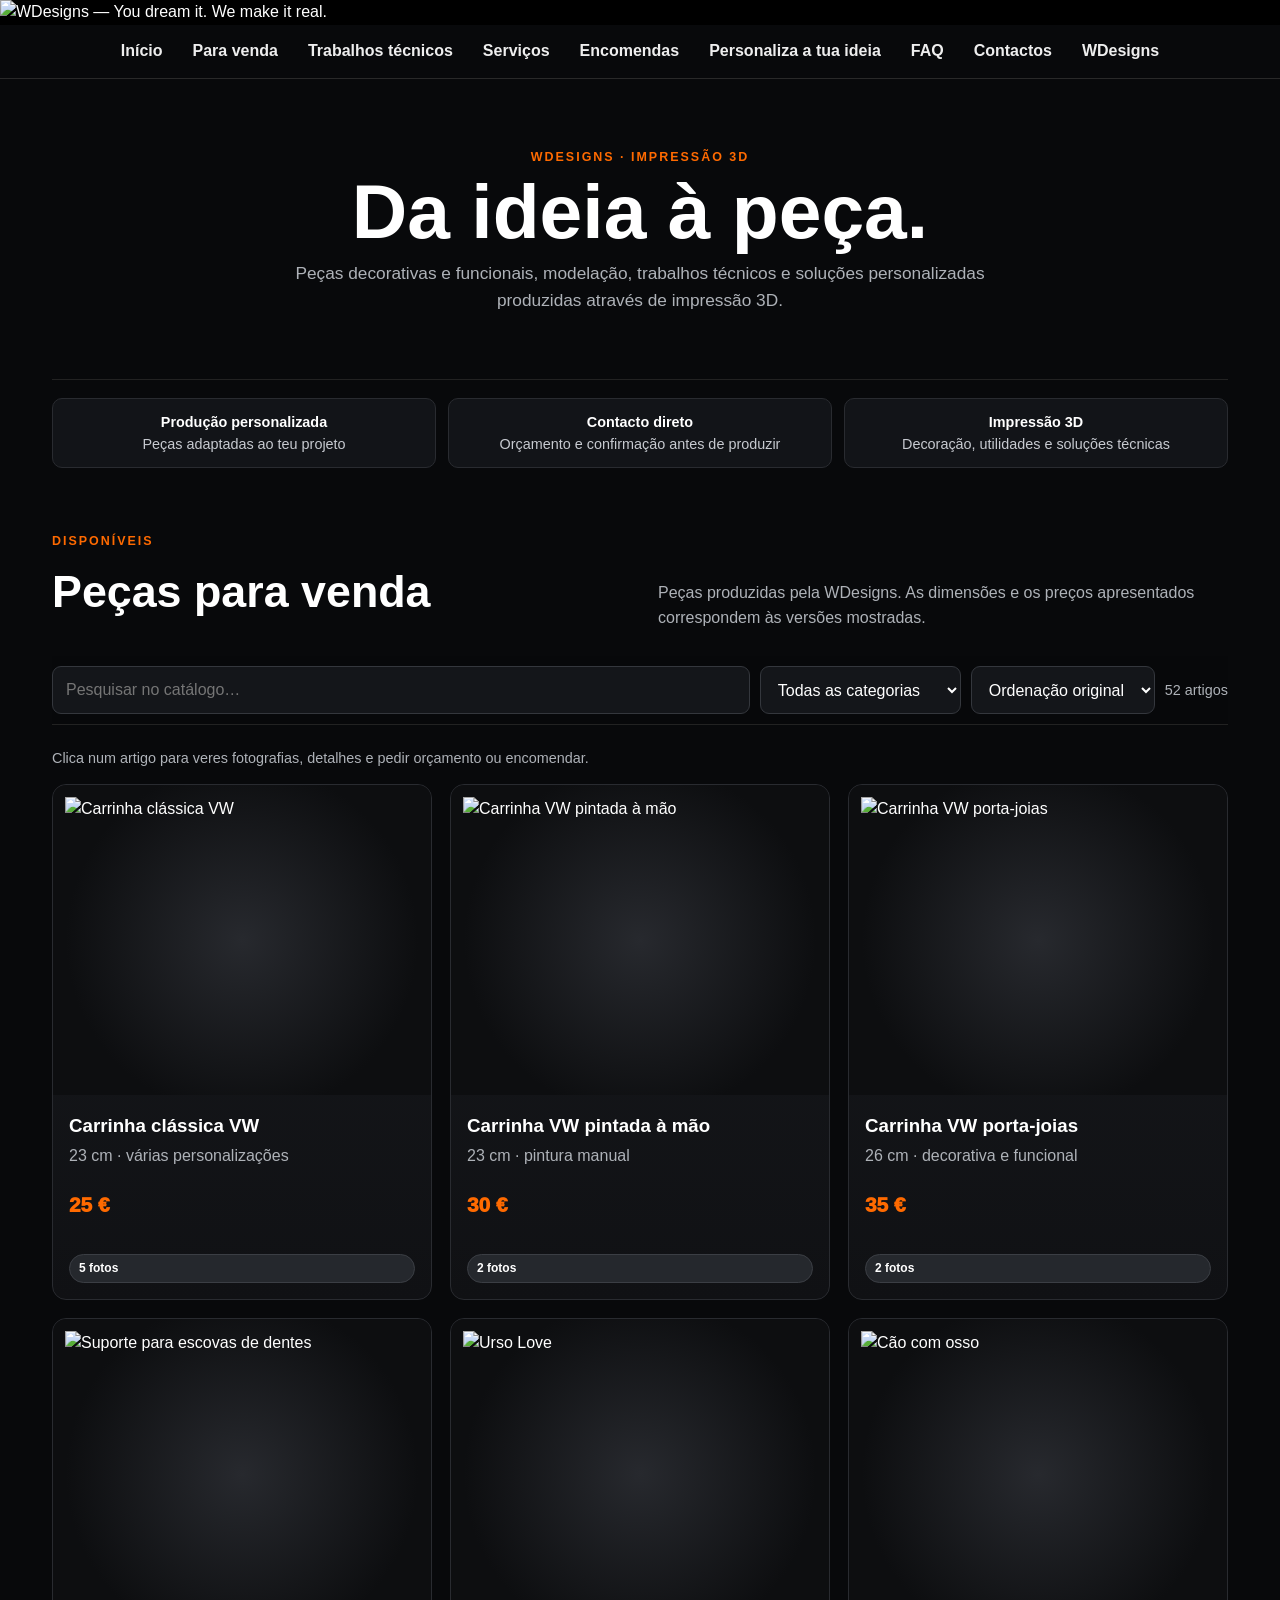
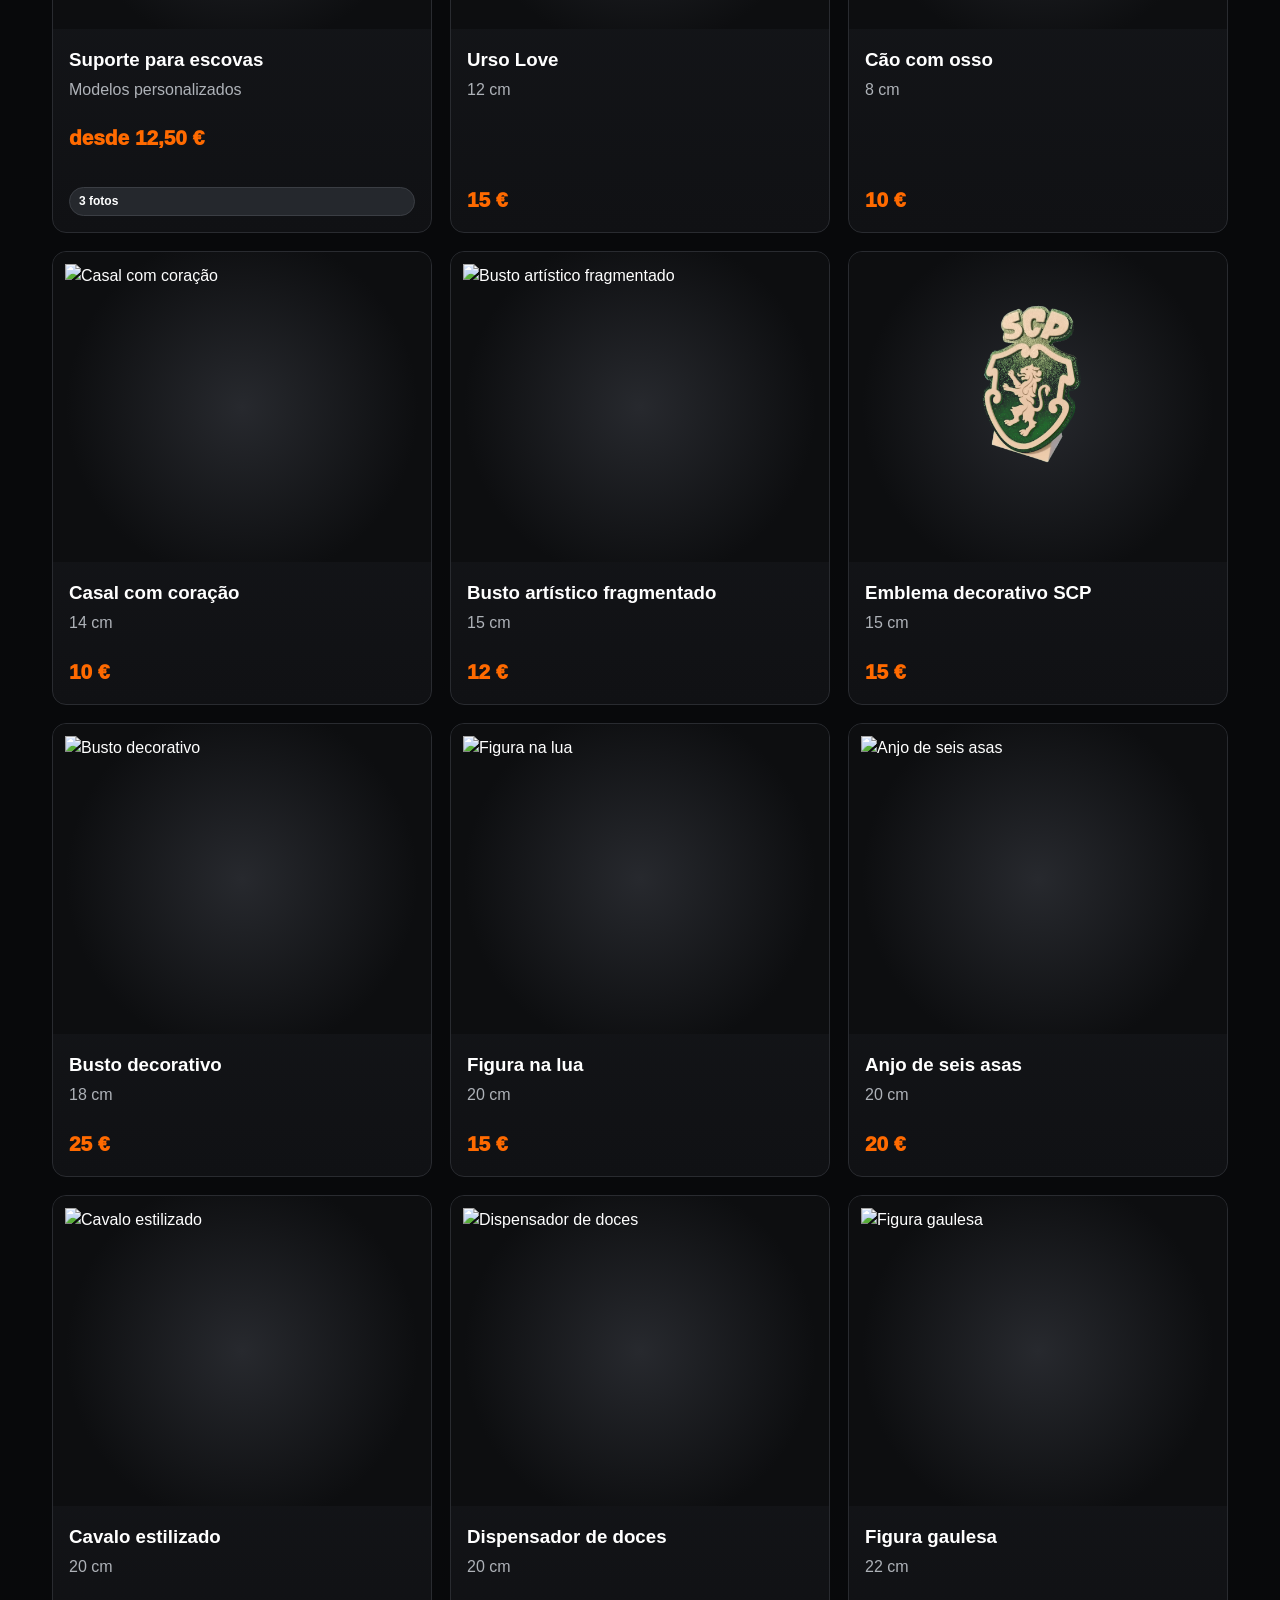
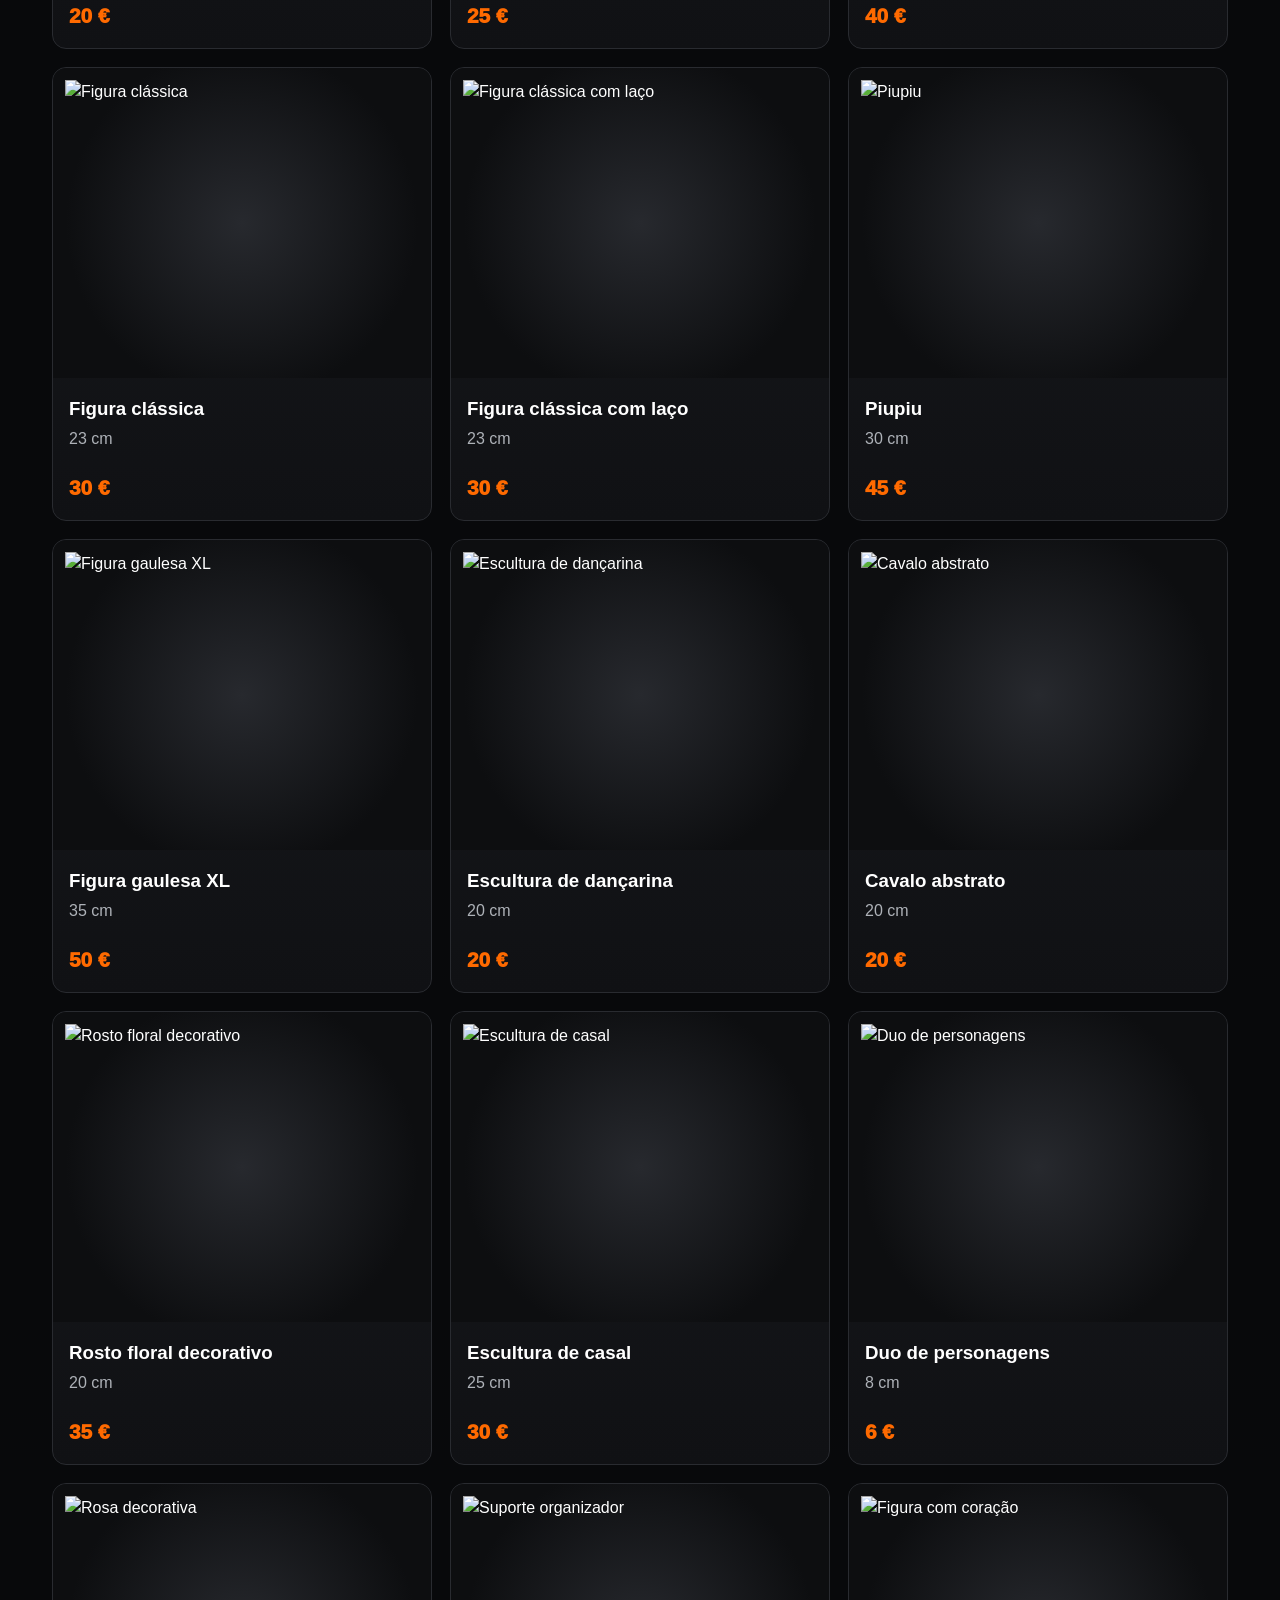
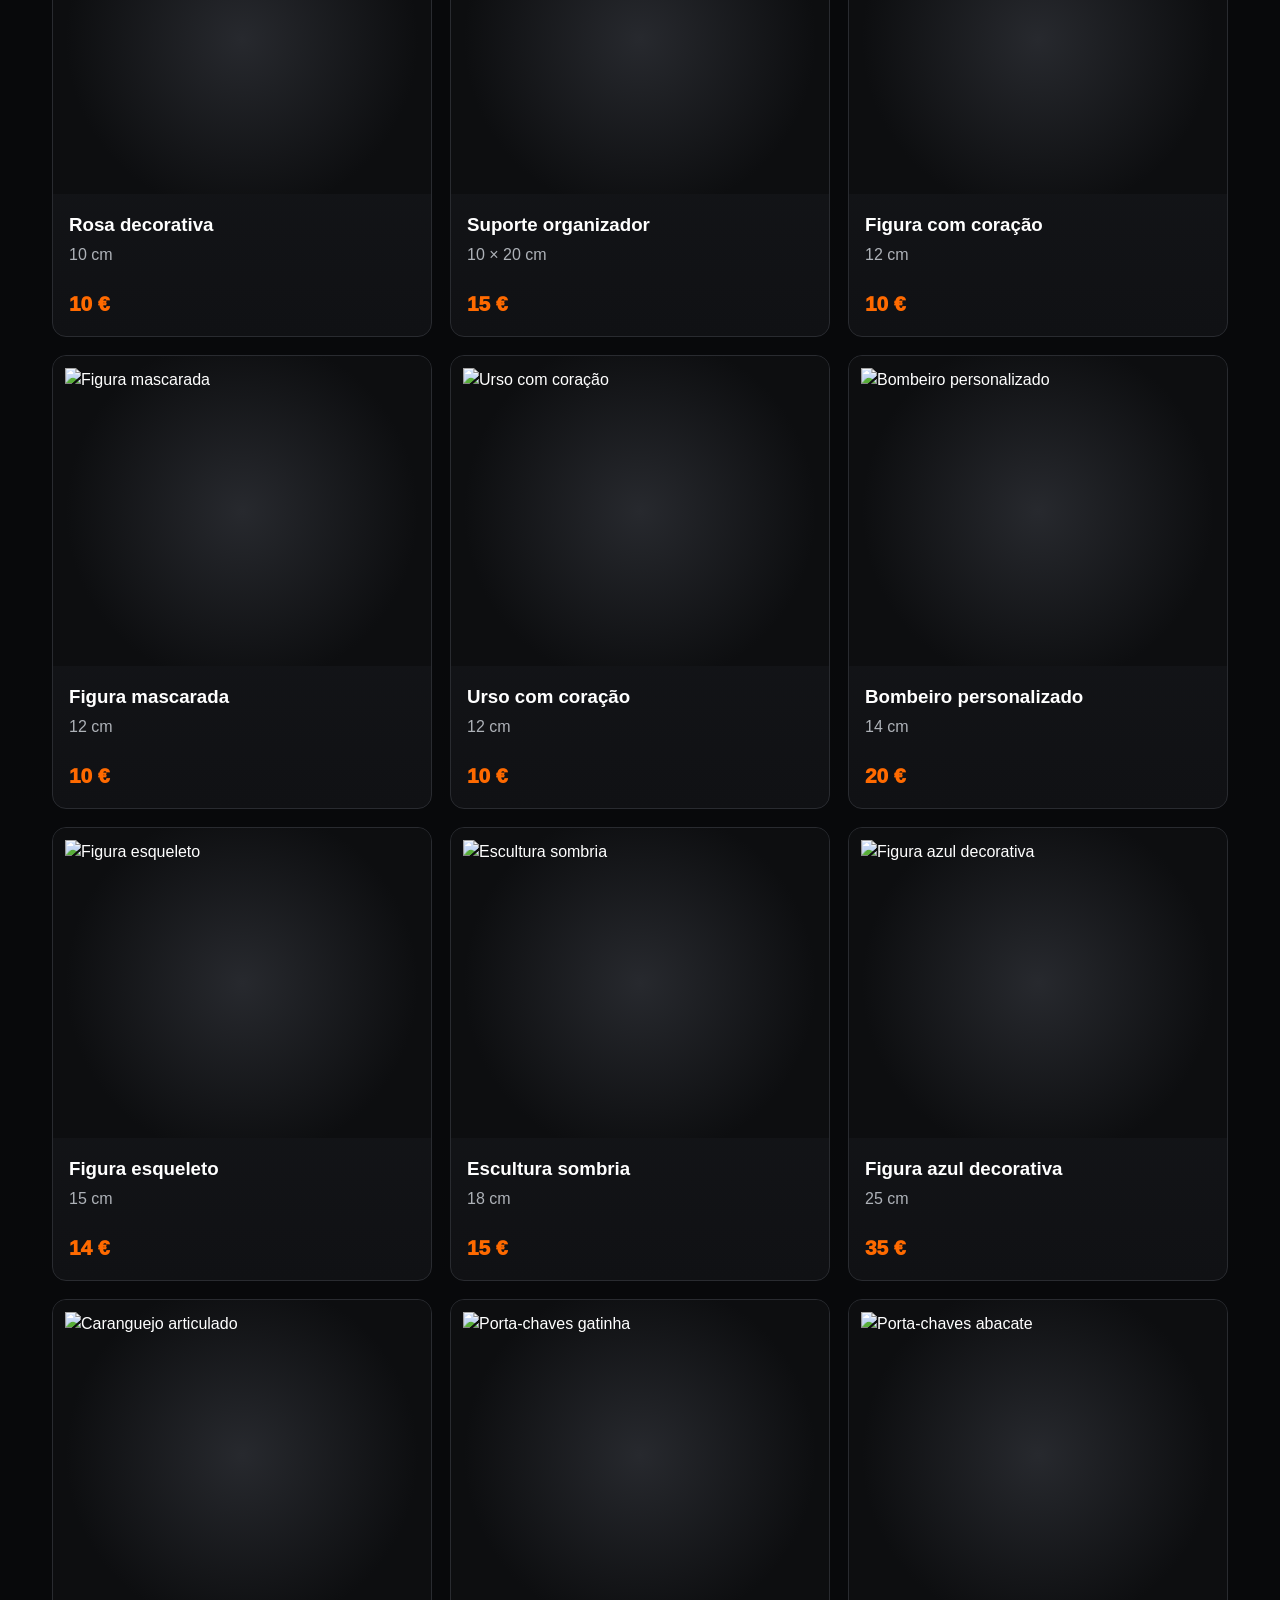
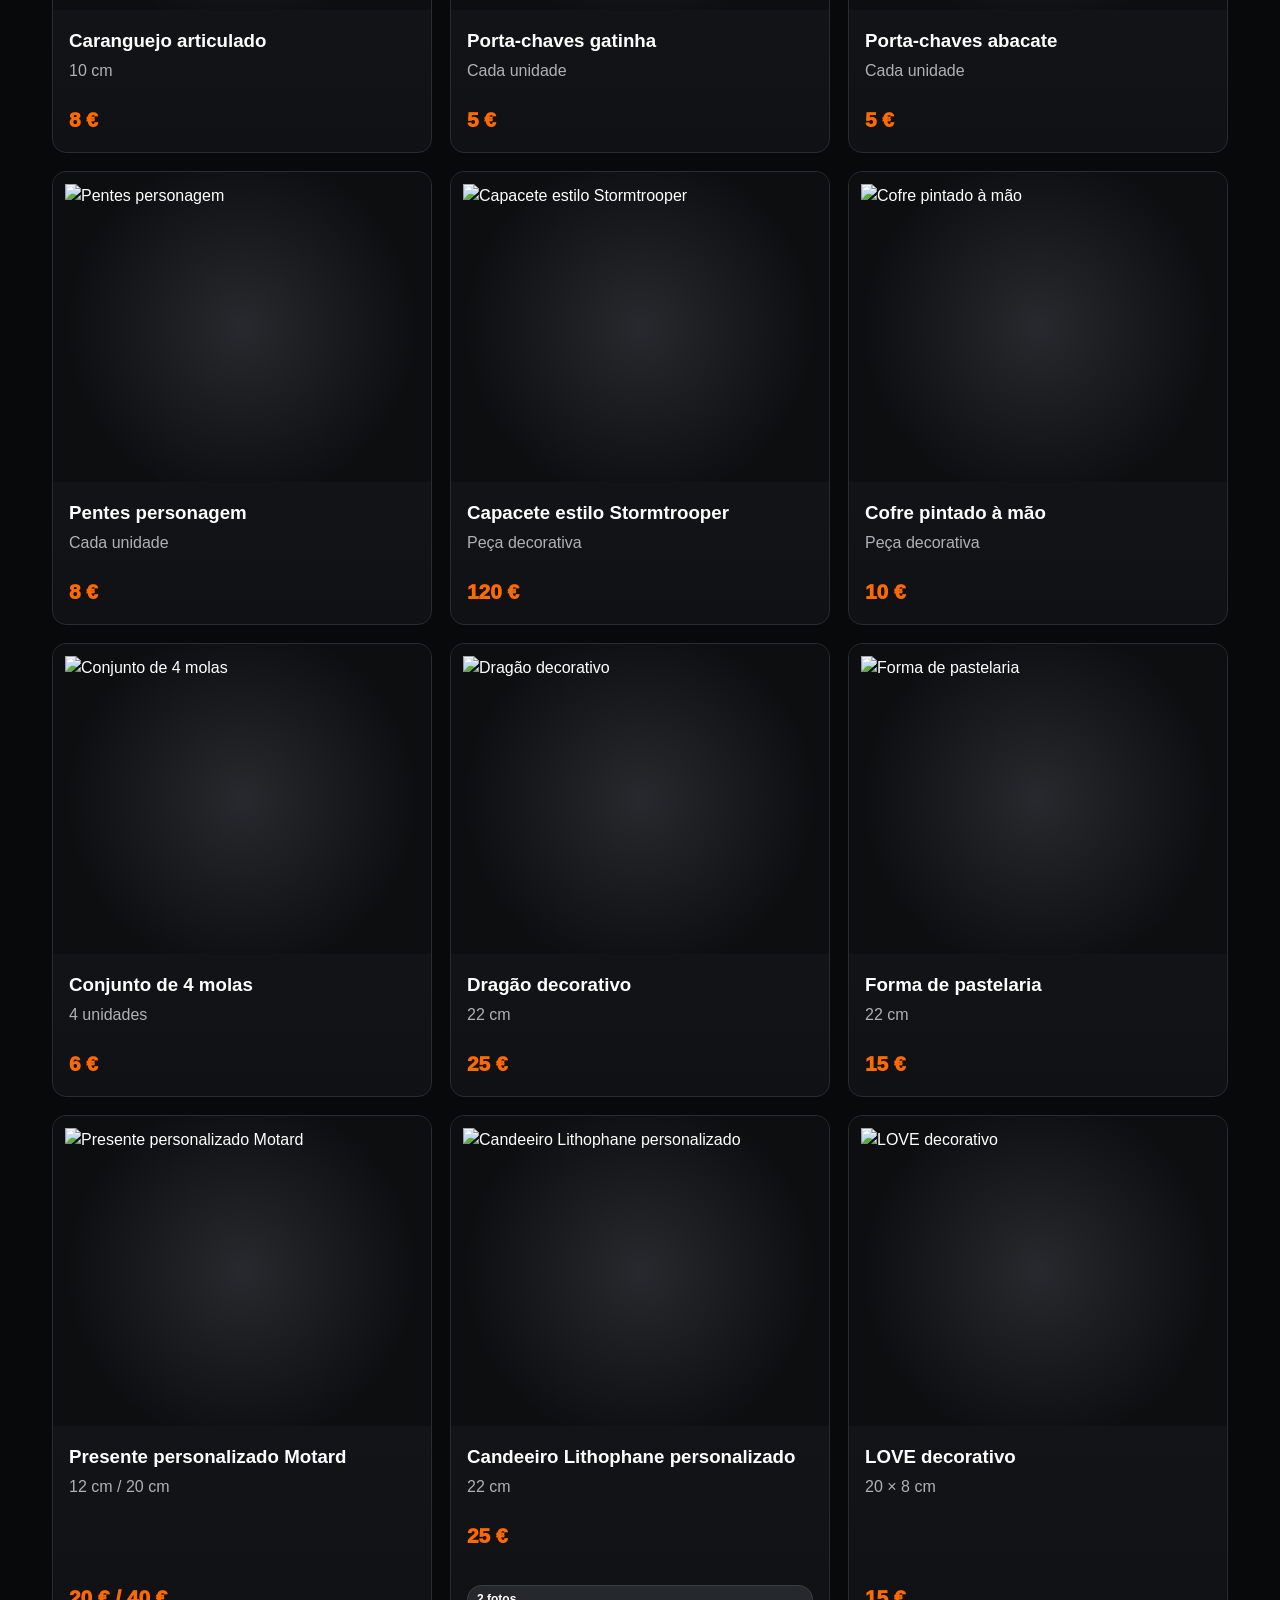
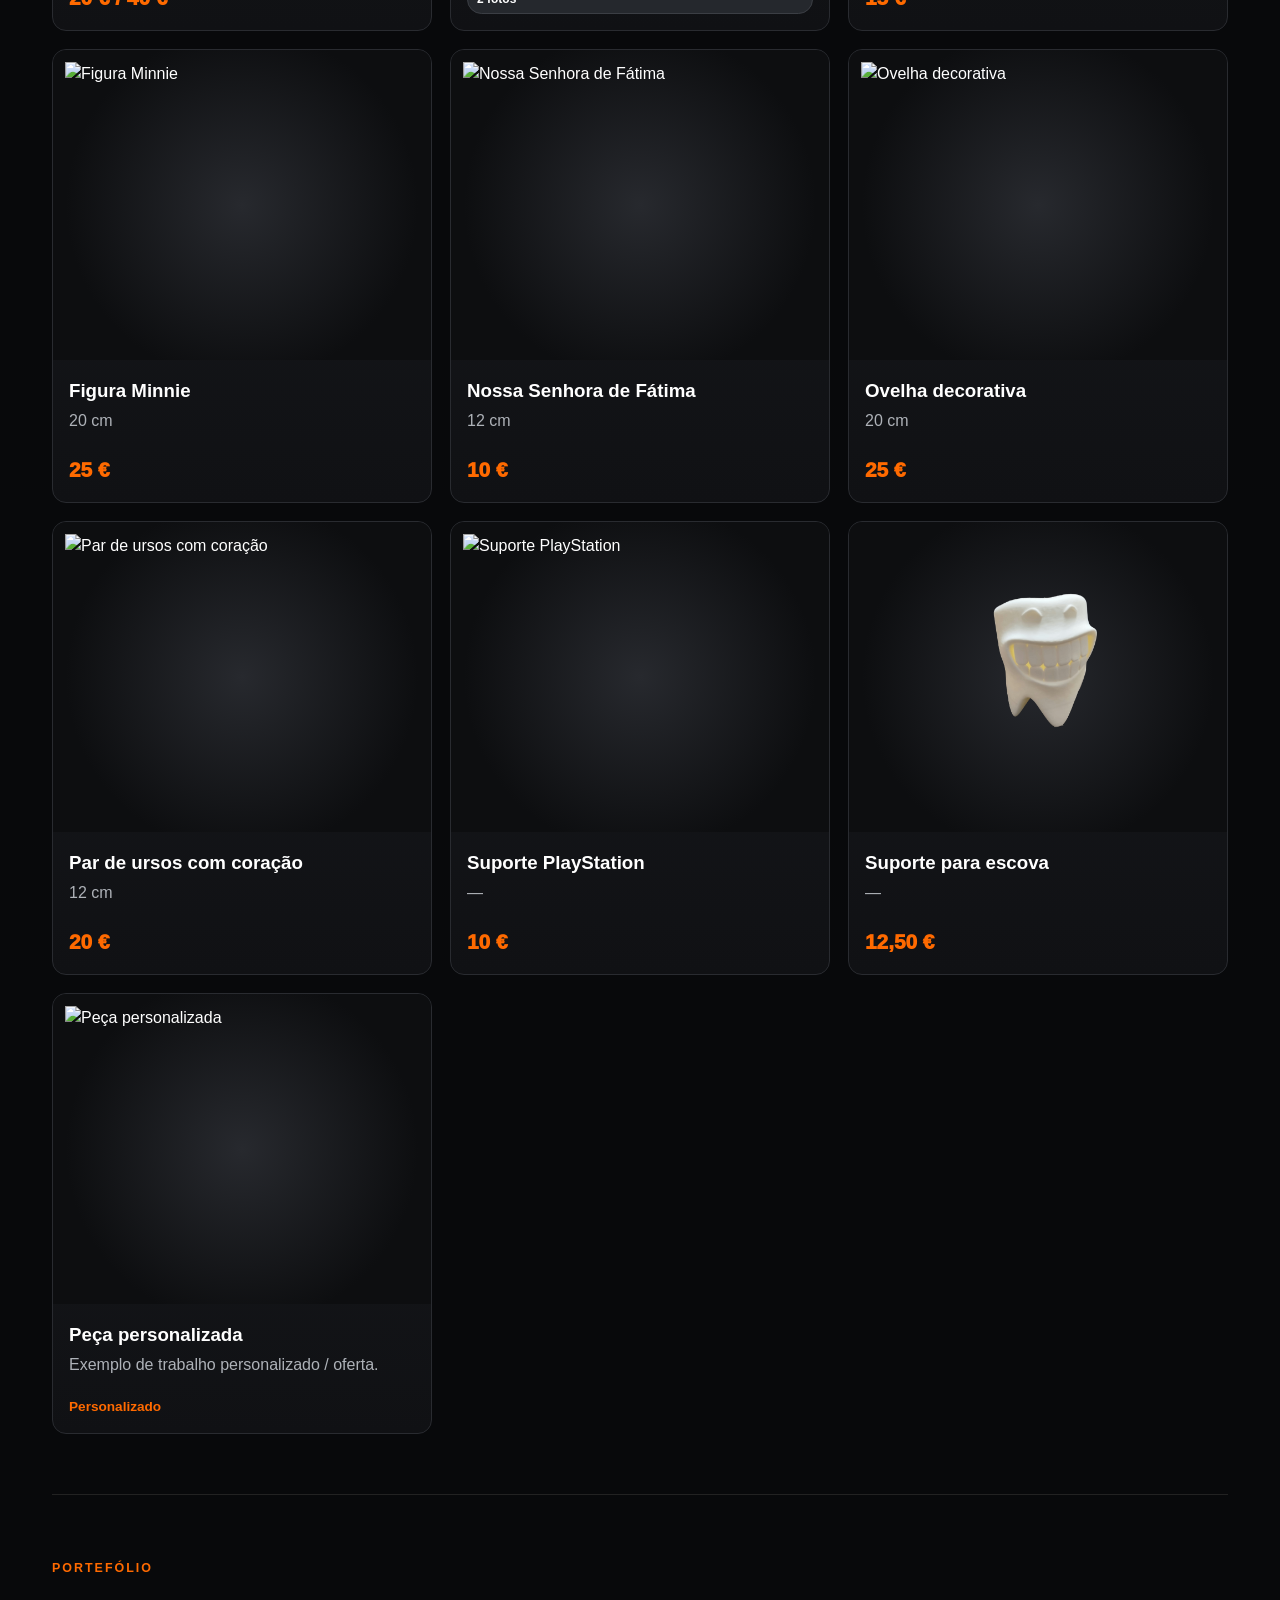
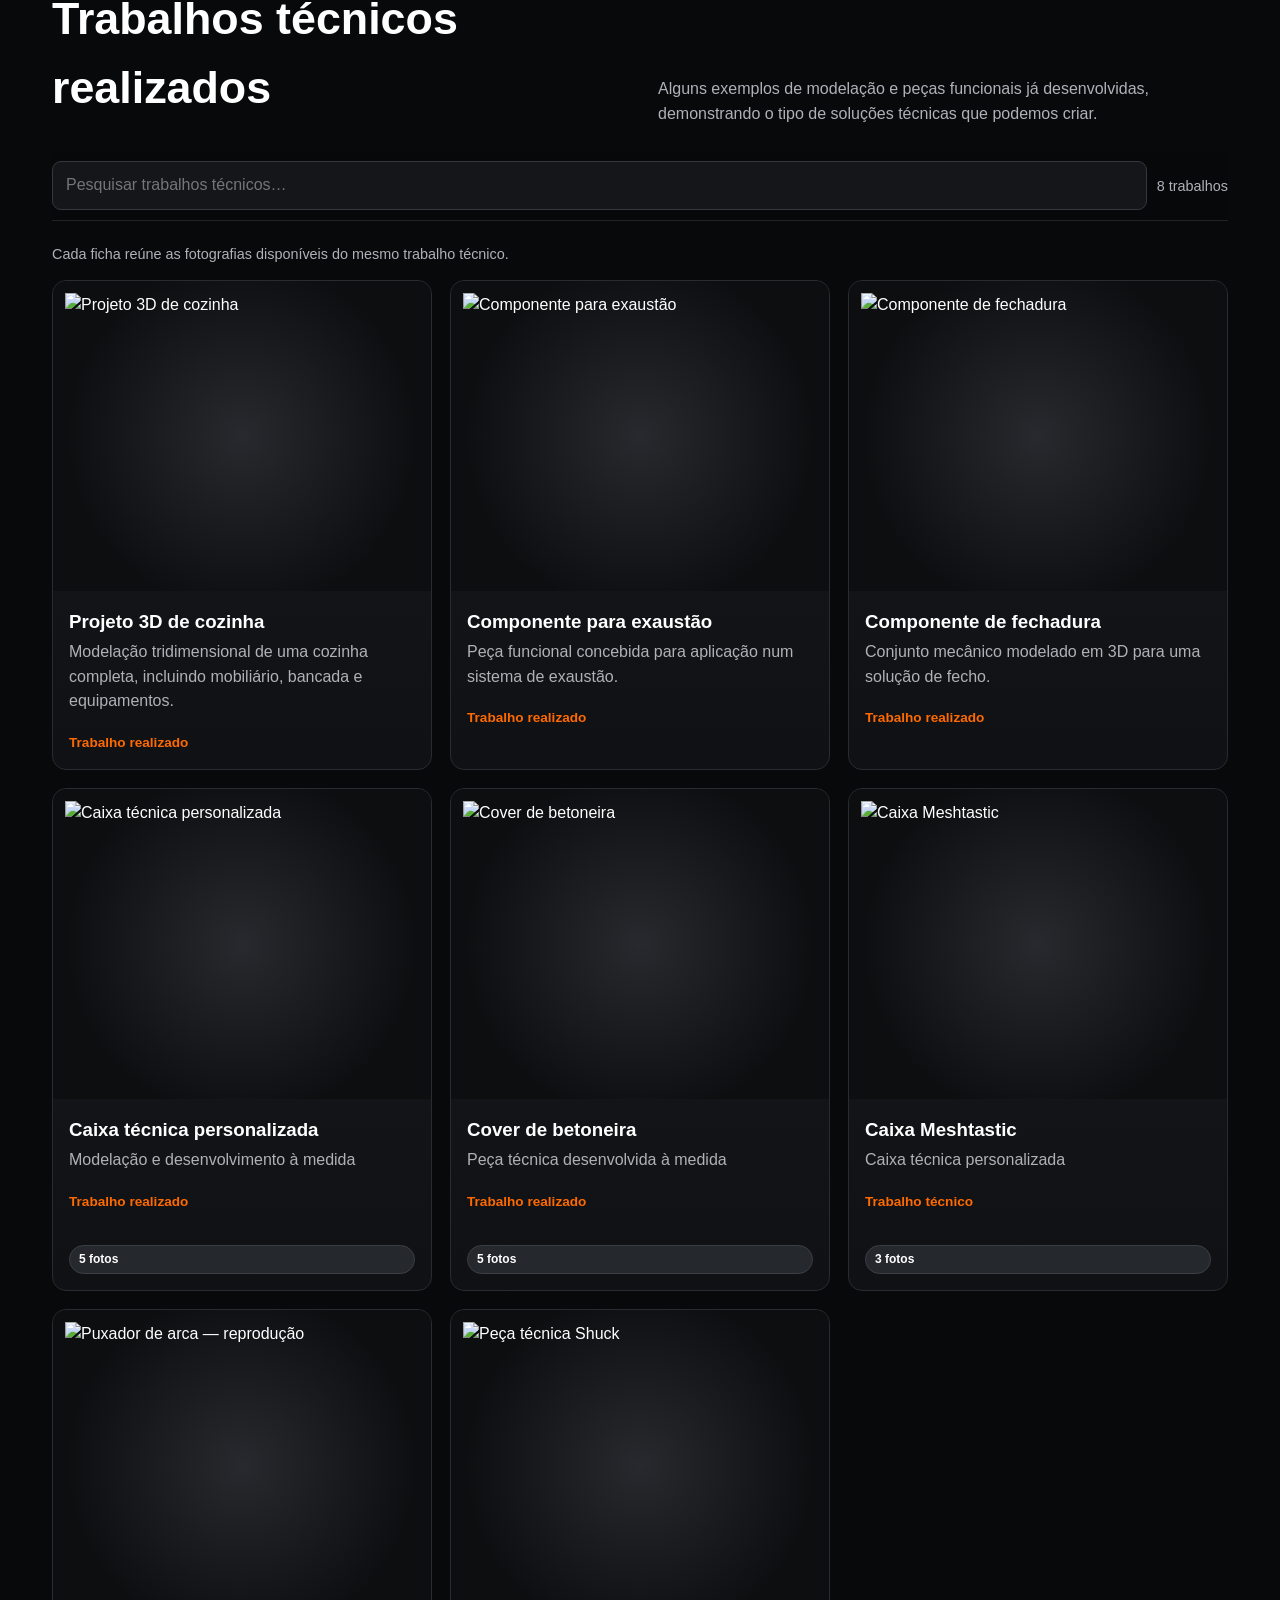
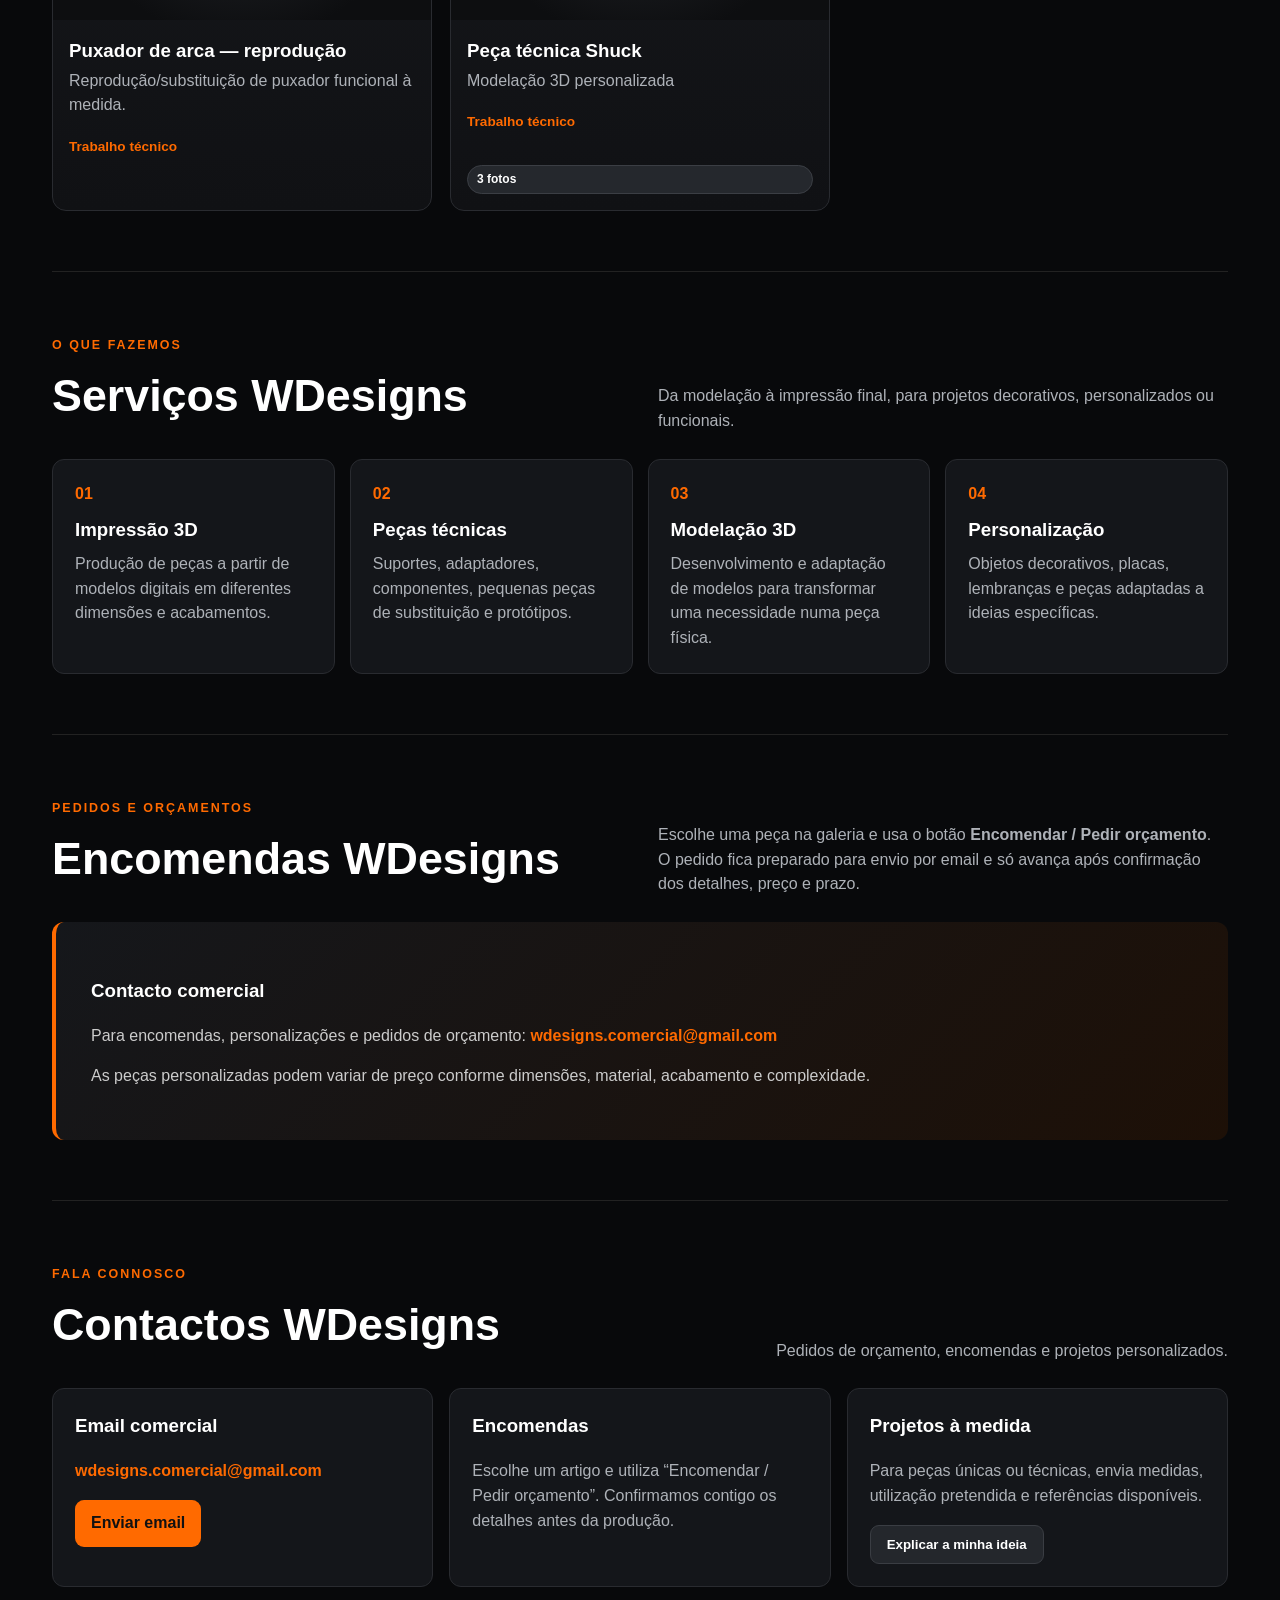
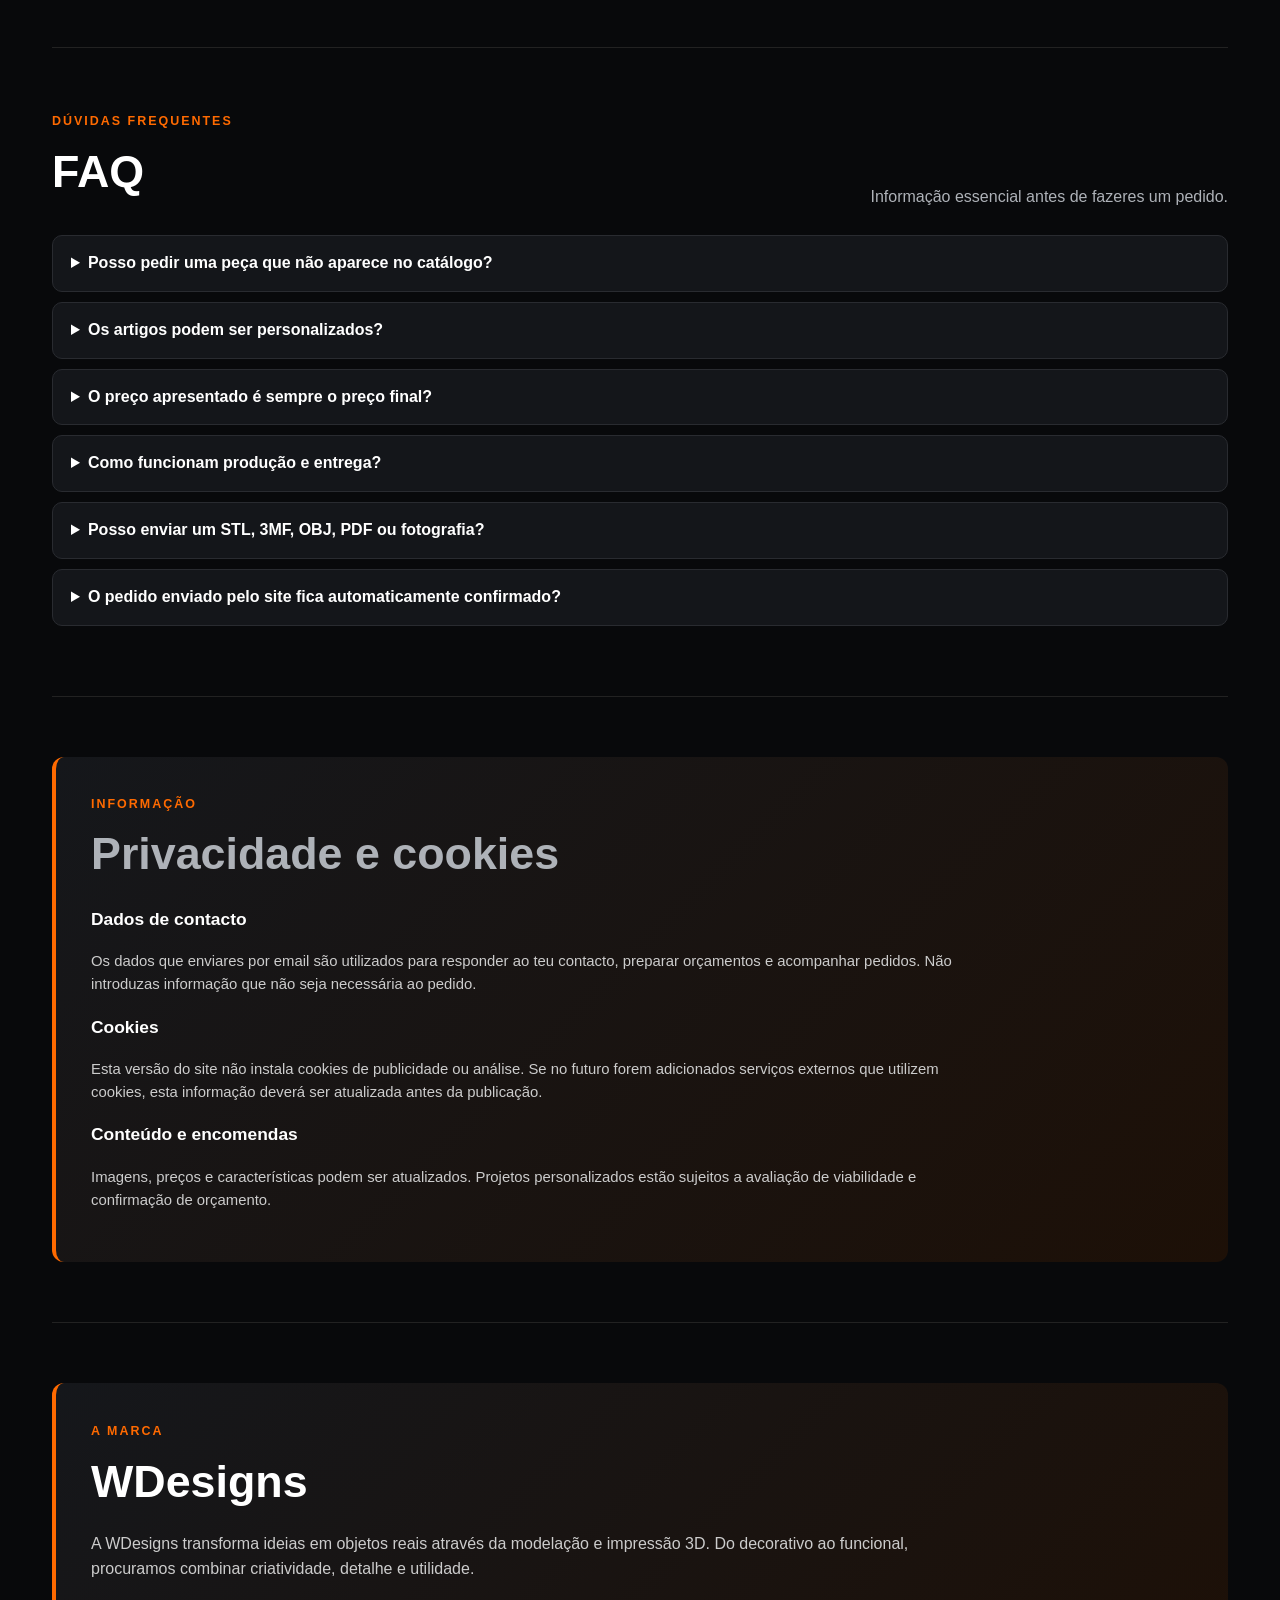
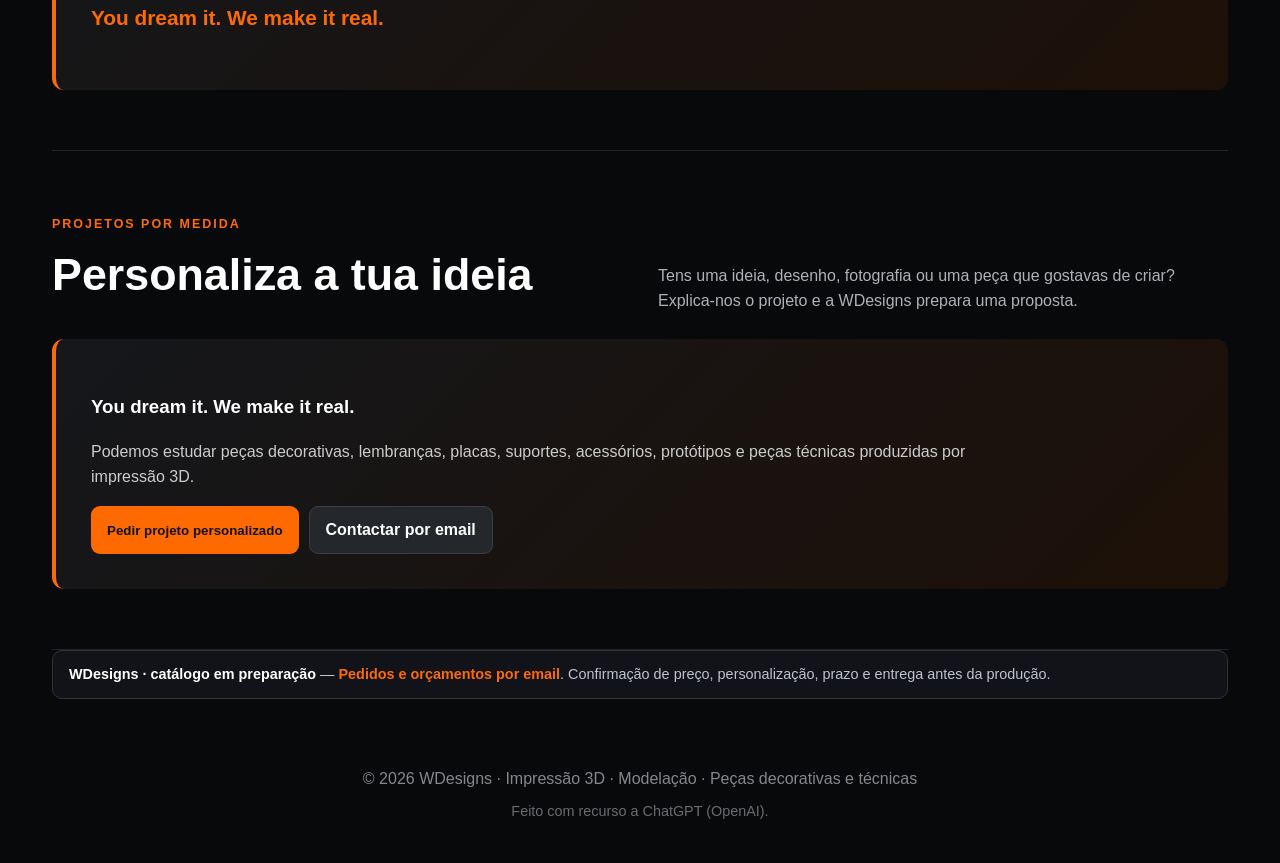
==== index.html @ 80b5703d "Add files via upload" ====
<!DOCTYPE html>
<html lang="pt-PT"><head><meta charset="utf-8"/><meta content="width=device-width,initial-scale=1" name="viewport"/>
<title>WDesigns | Impressão 3D, Modelação e Peças Personalizadas</title>
<meta content="WDesigns — impressão 3D, modelação, peças decorativas, técnicas e projetos personalizados. Pede orçamento por email." name="description"/>
<meta content="index,follow" name="robots"/>
<meta content="#111214" name="theme-color"/>
<meta content="WDesigns — You dream it. We make it real." property="og:title"/>
<meta content="Impressão 3D, modelação e peças personalizadas." property="og:description"/>
<meta content="website" property="og:type"/><meta content="WDesigns: impressão 3D, modelação, peças decorativas, trabalhos técnicos e projetos personalizados. Peça orçamento por email." name="description"/><meta content="#08090b" name="theme-color"/><meta content="WDesigns | Impressão 3D" property="og:title"/><meta content="You dream it. We make it real. Peças 3D, modelação e projetos personalizados." property="og:description"/>
<style>
:root{--o:#ff6a00;--bg:#08090b;--c:#14161a;--mut:#aeb2b8}*{box-sizing:border-box}html{scroll-behavior:smooth}body{margin:0;background:#08090b;color:#fff;font:16px/1.55 Arial,sans-serif}
.banner{display:block;width:100%;height:auto;background:#000}nav{position:sticky;top:0;z-index:5;display:flex;justify-content:center;gap:30px;padding:14px;background:#090a0cf2;border-bottom:1px solid #292929;backdrop-filter:blur(8px)}nav a{color:#eee;text-decoration:none;font-weight:800}nav a:hover{color:var(--o)} .btn{display:inline-flex;align-items:center;justify-content:center;gap:8px;background:var(--o);color:#111;border:0;border-radius:9px;padding:11px 16px;font-weight:900;cursor:pointer;text-decoration:none}.btn:hover{filter:brightness(1.08)}.btn.secondary{background:#24272c;color:#fff;border:1px solid #3a3d43}main{max-width:1220px;margin:auto;padding:0 22px}section{padding:60px 0;border-bottom:1px solid #222}
.hero{text-align:center;padding:65px 10px}.eyebrow{color:var(--o);font-size:.78rem;font-weight:900;letter-spacing:.16em;text-transform:uppercase}h1{font-size:clamp(2.5rem,6vw,5rem);margin:5px 0 10px;line-height:1}.hero p{max-width:760px;margin:auto;color:var(--mut);font-size:1.08rem}
.head{display:flex;justify-content:space-between;gap:35px;align-items:end;margin-bottom:25px}h2{font-size:clamp(2rem,4vw,2.8rem);margin:4px 0}.head>p{max-width:570px;color:var(--mut);margin:0}
.catalog-tools{display:flex;gap:10px;flex-wrap:wrap;margin:0 0 22px}.catalog-tools input,.catalog-tools select{background:#14161a;color:#fff;border:1px solid #34373d;border-radius:9px;padding:11px 13px;font:inherit}.catalog-tools input{flex:1;min-width:230px}.catalog-count{align-self:center;color:var(--mut);font-size:.9rem}.empty-state{display:none;text-align:center;color:var(--mut);padding:30px 0}.grid{display:grid;grid-template-columns:repeat(3,1fr);gap:18px}.card{background:linear-gradient(#17191d,#101114);border:1px solid #292b30;border-radius:14px;overflow:hidden;cursor:pointer;transition:.2s}.card:hover{transform:translateY(-4px);border-color:#743a12}.card img{width:100%;height:310px;object-fit:contain;display:block;padding:12px;background:radial-gradient(circle,#27292e,#0d0e10 72%)}.copy{padding:16px}.copy h3{margin:0 0 4px}.copy p{color:var(--mut);margin:0 0 12px}.price{font-size:1.3rem;color:var(--o)}.portfolio{color:var(--o);font-weight:800;font-size:.85rem}
.services{display:grid;grid-template-columns:repeat(4,1fr);gap:15px}.services article{padding:22px;background:var(--c);border:1px solid #292b30;border-radius:12px}.services h3{margin:8px 0}.services p{color:var(--mut);margin:0}.num{color:var(--o);font-weight:900}
.about{background:linear-gradient(135deg,#15171b,#1d1007);padding:35px;border-left:4px solid var(--o);border-radius:12px}.about p{max-width:900px;color:#ccc}.slogan{color:var(--o)!important;font-weight:900;font-size:1.3rem}
.statusbar{margin:0 auto 28px;max-width:1180px;padding:12px 16px;border:1px solid #30333a;border-radius:10px;background:#111318;color:#bfc3ca;font-size:.9rem}.statusbar strong{color:#fff}.statusbar span{color:var(--o);font-weight:900}.quick-actions{display:flex;gap:10px;flex-wrap:wrap;margin-top:16px}.quick-actions a{text-decoration:none}footer{text-align:center;padding:40px;color:#85878c}dialog{border:1px solid #333;border-radius:14px;background:#0d0e10;color:#fff;max-width:900px;width:90%;padding:20px}dialog::backdrop{background:#000d}dialog img{display:block;max-width:100%;max-height:68vh;margin:auto;object-fit:contain}dialog button{float:right;background:none;border:0;color:#fff;font-size:32px;cursor:pointer}#dt{font-size:1.5rem;margin-bottom:2px}#dd{color:var(--mut)}#dp{color:var(--o);font-size:1.35rem;font-weight:900}.thumbs{display:flex;gap:9px;overflow:auto;margin:14px 0 4px;padding:3px}.thumbs img{width:84px;height:66px;object-fit:cover;border:2px solid #333;border-radius:8px;padding:0;background:#17191d;cursor:pointer;opacity:.8}.thumbs img:hover,.thumbs img.active{border-color:var(--o);opacity:1}.gallery-badge{display:inline-block;margin-top:8px;color:#fff;background:#25282d;border-radius:999px;padding:4px 9px;font-size:.75rem;font-weight:800}.product-meta{display:grid;grid-template-columns:repeat(3,1fr);gap:10px;margin:16px 0}.product-meta div{background:#16181c;border:1px solid #292b30;border-radius:9px;padding:10px}.product-meta small{display:block;color:var(--mut);font-size:.72rem;text-transform:uppercase;font-weight:800}.product-actions{display:flex;gap:10px;flex-wrap:wrap;margin-top:16px}.order-form{display:grid;grid-template-columns:1fr 1fr;gap:12px;clear:both;padding-top:8px}.order-form label{font-size:.82rem;color:#c5c8ce;font-weight:800}.order-form input,.order-form textarea,.order-form select{width:100%;margin-top:5px;background:#17191d;color:#fff;border:1px solid #34373d;border-radius:8px;padding:11px;font:inherit}.order-form textarea{min-height:100px;resize:vertical}.order-form .full{grid-column:1/-1}.order-note{color:var(--mut);font-size:.88rem}.email-link{color:var(--o);font-weight:800;text-decoration:none}
@media(max-width:850px){.grid{grid-template-columns:repeat(2,1fr)}.services{grid-template-columns:repeat(2,1fr)}.head{display:block}}@media(max-width:560px){nav{justify-content:flex-start;overflow:auto;gap:20px}.grid,.services,.product-meta,.order-form{grid-template-columns:1fr}.order-form .full{grid-column:1}.card img{height:330px}}
.info-grid{display:grid;grid-template-columns:repeat(3,1fr);gap:16px}.info-card{background:var(--c);border:1px solid #292b30;border-radius:12px;padding:22px}.info-card h3{margin-top:0}.info-card p{color:var(--mut)}.faq details{background:var(--c);border:1px solid #292b30;border-radius:10px;padding:15px 18px;margin:10px 0}.faq summary{cursor:pointer;font-weight:900}.faq p{color:var(--mut)}.legal{font-size:.93rem;color:var(--mut)}.legal h3{color:#fff}.topbtn{position:fixed;right:18px;bottom:18px;z-index:8;width:44px;height:44px;border-radius:50%;border:1px solid #444;background:#16181de8;color:#fff;font-size:20px;cursor:pointer;display:none}.topbtn.show{display:block}.contact-strip{display:flex;gap:12px;flex-wrap:wrap;margin-top:18px}
/* V18 — acabamento comercial */
.card{position:relative;display:flex;flex-direction:column}.card .copy{display:flex;flex-direction:column;flex:1}.card .copy .price{margin-top:auto;padding-top:8px}.card::after{content:"Ver detalhes";position:absolute;right:12px;top:12px;background:#0b0c0ed9;border:1px solid #3a3d43;border-radius:999px;padding:6px 10px;font-size:.72rem;font-weight:900;opacity:0;transform:translateY(-4px);transition:.2s}.card:hover::after{opacity:1;transform:none}.card:focus-within{outline:2px solid var(--o);outline-offset:2px}.catalog-tools{position:sticky;top:53px;z-index:4;background:#08090bf2;padding:10px 0;border-bottom:1px solid #222;backdrop-filter:blur(8px)}.catalog-tools input:focus,.catalog-tools select:focus,.order-form input:focus,.order-form textarea:focus,.order-form select:focus{outline:2px solid var(--o);outline-offset:1px;border-color:transparent}.price{font-weight:950}.gallery-badge{border:1px solid #3b3e44}.portfolio{display:inline-block;margin-top:6px}.product-actions .btn{min-height:44px}#dlg{max-width:980px}#dlg>img{width:100%;background:radial-gradient(circle,#24272c,#0c0d0f 72%);border-radius:12px;padding:10px}.product-meta div{min-height:70px}.trust-strip{display:grid;grid-template-columns:repeat(3,1fr);gap:12px;margin:18px 0 0}.trust-strip div{background:#121418;border:1px solid #292b30;border-radius:10px;padding:12px;text-align:center;color:#c7cad0;font-size:.9rem}.trust-strip strong{display:block;color:#fff}.section-note{color:var(--mut);font-size:.9rem;margin-top:10px}.mobile-order{display:none;position:fixed;left:12px;right:12px;bottom:12px;z-index:9;box-shadow:0 10px 35px #000b}.card[data-price=""] .price{display:none}
@media(max-width:850px){.info-grid{grid-template-columns:1fr 1fr}}@media(max-width:560px){.info-grid{grid-template-columns:1fr}.catalog-tools{top:50px;display:grid;grid-template-columns:1fr}.catalog-tools input,.catalog-tools select{width:100%;min-width:0}.card::after{opacity:1;transform:none}.card img{height:285px}.product-actions{display:grid;grid-template-columns:1fr}.product-actions .btn{width:100%}dialog{width:96%;padding:14px}.thumbs img{width:72px;height:58px}.mobile-order.show{display:flex}.topbtn{bottom:74px}section{padding:44px 0}.banner{min-height:150px;object-fit:cover}nav a{white-space:nowrap}.about{padding:24px}.hero{padding:48px 8px}}
</style></head><body>
<!-- WDesigns Galeria V17: filtros por categorias -->
<header><img alt="WDesigns — You dream it. We make it real." class="banner" src="images/banner.png"/><nav><a href="#inicio">Início</a><a href="#venda">Para venda</a><a href="#tecnicos">Trabalhos técnicos</a><a href="#servicos">Serviços</a><a href="#encomendas">Encomendas</a><a href="#personaliza">Personaliza a tua ideia</a><a href="#faq">FAQ</a><a href="#contactos">Contactos</a><a href="#sobre">WDesigns</a></nav></header>
<main><section class="hero" id="inicio"><span class="eyebrow">WDesigns · Impressão 3D</span><h1>Da ideia à peça.</h1><p>Peças decorativas e funcionais, modelação, trabalhos técnicos e soluções personalizadas produzidas através de impressão 3D.</p></section>
<div class="trust-strip"><div><strong>Produção personalizada</strong>Peças adaptadas ao teu projeto</div><div><strong>Contacto direto</strong>Orçamento e confirmação antes de produzir</div><div><strong>Impressão 3D</strong>Decoração, utilidades e soluções técnicas</div></div>
<section id="venda"><div class="head"><div><span class="eyebrow">Disponíveis</span><h2>Peças para venda</h2></div><p>Peças produzidas pela WDesigns. As dimensões e os preços apresentados correspondem às versões mostradas.</p></div><div class="catalog-tools"><input aria-label="Pesquisar peças para venda" id="saleSearch" placeholder="Pesquisar no catálogo…" type="search"/><select aria-label="Filtrar por categoria" id="saleCategory"><option value="all">Todas as categorias</option><option value="Carrinhas VW">Carrinhas VW</option><option value="Decoração e figuras">Decoração e figuras</option><option value="Utilidades e suportes">Utilidades e suportes</option><option value="Personalizados">Personalizados</option><option value="Religiosos">Religiosos</option><option value="Gaming e cultura pop">Gaming e cultura pop</option></select><select aria-label="Ordenar catálogo" id="saleSort"><option value="default">Ordenação original</option><option value="name">Nome A–Z</option><option value="priceAsc">Preço mais baixo</option><option value="priceDesc">Preço mais alto</option></select><span class="catalog-count" id="saleCount"></span></div><p class="section-note">Clica num artigo para veres fotografias, detalhes e pedir orçamento ou encomendar.</p><div class="grid" id="saleGrid"><article class="card" data-category="Carrinhas VW" data-desc="23 cm · várias personalizações disponíveis" data-images="images/gallery/vw-01.png|images/gallery/vw-02.png|images/gallery/vw-03.png|images/gallery/vw-04.png|images/gallery/vw-05.png" data-img="images/gallery/vw-01.png" data-price="25 €" data-title="Carrinha clássica VW" onclick="show(this)"><img alt="Carrinha clássica VW" loading="lazy" src="images/gallery/vw-01.png"/><div class="copy"><h3>Carrinha clássica VW</h3><p>23 cm · várias personalizações</p><strong class="price">25 €</strong><br/><span class="gallery-badge">5 fotos</span></div></article>
<article class="card" data-category="Carrinhas VW" data-desc="23 cm · acabamento e pintura manual" data-images="images/gallery/vw-hand-01.png|images/gallery/vw-hand-03.png" data-img="images/gallery/vw-hand-01.png" data-price="30 €" data-title="Carrinha VW pintada à mão" onclick="show(this)"><img alt="Carrinha VW pintada à mão" loading="lazy" src="images/gallery/vw-hand-01.png"/><div class="copy"><h3>Carrinha VW pintada à mão</h3><p>23 cm · pintura manual</p><strong class="price">30 €</strong><br/><span class="gallery-badge">2 fotos</span></div></article>
<article class="card" data-category="Carrinhas VW" data-desc="26 cm · peça decorativa e funcional" data-images="images/gallery/vw-jewelry-01.png|images/gallery/vw-jewelry-02.png" data-img="images/gallery/vw-jewelry-01.png" data-price="35 €" data-title="Carrinha VW porta-joias" onclick="show(this)"><img alt="Carrinha VW porta-joias" loading="lazy" src="images/gallery/vw-jewelry-01.png"/><div class="copy"><h3>Carrinha VW porta-joias</h3><p>26 cm · decorativa e funcional</p><strong class="price">35 €</strong><br/><span class="gallery-badge">2 fotos</span></div></article>
<article class="card" data-category="Utilidades e suportes" data-desc="Modelos personalizados" data-images="images/gallery/brush-01.png|images/gallery/brush-02.png|images/gallery/brush-new.png" data-img="images/gallery/brush-01.png" data-price="desde 12,50 €" data-title="Suporte para escovas de dentes" onclick="show(this)"><img alt="Suporte para escovas de dentes" loading="lazy" src="images/gallery/brush-01.png"/><div class="copy"><h3>Suporte para escovas</h3><p>Modelos personalizados</p><strong class="price">desde 12,50 €</strong><br/><span class="gallery-badge">3 fotos</span></div></article>
<article class="card" data-category="Decoração e figuras" data-desc="12 cm · peça decorativa" data-img="images/gallery/bear-01.png" data-price="15 €" data-title="Urso Love" onclick="show(this)"><img alt="Urso Love" loading="lazy" src="images/gallery/bear-01.png"/><div class="copy"><h3>Urso Love</h3><p>12 cm</p><strong class="price">15 €</strong></div></article><article class="card" data-category="Decoração e figuras" data-desc="8 cm" data-img="images/gallery/cao.png" data-price="10 €" data-title="Cão com osso" onclick="show(this)">
<img alt="Cão com osso" loading="lazy" src="images/gallery/cao.png"/><div class="copy"><h3>Cão com osso</h3><p>8 cm</p><strong class="price">10 €</strong></div></article>
<article class="card" data-category="Decoração e figuras" data-desc="14 cm" data-img="images/gallery/casal.png" data-price="10 €" data-title="Casal com coração" onclick="show(this)">
<img alt="Casal com coração" loading="lazy" src="images/gallery/casal.png"/><div class="copy"><h3>Casal com coração</h3><p>14 cm</p><strong class="price">10 €</strong></div></article>
<article class="card" data-category="Decoração e figuras" data-desc="15 cm" data-img="images/gallery/busto-arte.png" data-price="12 €" data-title="Busto artístico fragmentado" onclick="show(this)">
<img alt="Busto artístico fragmentado" loading="lazy" src="images/gallery/busto-arte.png"/><div class="copy"><h3>Busto artístico fragmentado</h3><p>15 cm</p><strong class="price">12 €</strong></div></article>
<article class="card" data-category="Personalizados" data-desc="15 cm" data-img="images/gallery/scp.png" data-price="15 €" data-title="Emblema decorativo SCP" onclick="show(this)">
<img alt="Emblema decorativo SCP" loading="lazy" src="images/gallery/scp.png"/><div class="copy"><h3>Emblema decorativo SCP</h3><p>15 cm</p><strong class="price">15 €</strong></div></article>
<article class="card" data-category="Decoração e figuras" data-desc="18 cm" data-img="images/gallery/busto.png" data-price="25 €" data-title="Busto decorativo" onclick="show(this)">
<img alt="Busto decorativo" loading="lazy" src="images/gallery/busto.png"/><div class="copy"><h3>Busto decorativo</h3><p>18 cm</p><strong class="price">25 €</strong></div></article>
<article class="card" data-category="Decoração e figuras" data-desc="20 cm" data-img="images/gallery/lua.png" data-price="15 €" data-title="Figura na lua" onclick="show(this)">
<img alt="Figura na lua" loading="lazy" src="images/gallery/lua.png"/><div class="copy"><h3>Figura na lua</h3><p>20 cm</p><strong class="price">15 €</strong></div></article>
<article class="card" data-category="Religiosos" data-desc="20 cm" data-img="images/gallery/anjo.png" data-price="20 €" data-title="Anjo de seis asas" onclick="show(this)">
<img alt="Anjo de seis asas" loading="lazy" src="images/gallery/anjo.png"/><div class="copy"><h3>Anjo de seis asas</h3><p>20 cm</p><strong class="price">20 €</strong></div></article>
<article class="card" data-category="Decoração e figuras" data-desc="20 cm" data-img="images/gallery/cavalo.png" data-price="20 €" data-title="Cavalo estilizado" onclick="show(this)">
<img alt="Cavalo estilizado" loading="lazy" src="images/gallery/cavalo.png"/><div class="copy"><h3>Cavalo estilizado</h3><p>20 cm</p><strong class="price">20 €</strong></div></article>
<article class="card" data-category="Utilidades e suportes" data-desc="20 cm" data-img="images/gallery/doces.png" data-price="25 €" data-title="Dispensador de doces" onclick="show(this)">
<img alt="Dispensador de doces" loading="lazy" src="images/gallery/doces.png"/><div class="copy"><h3>Dispensador de doces</h3><p>20 cm</p><strong class="price">25 €</strong></div></article>
<article class="card" data-category="Decoração e figuras" data-desc="22 cm" data-img="images/gallery/figura22.png" data-price="40 €" data-title="Figura gaulesa" onclick="show(this)">
<img alt="Figura gaulesa" loading="lazy" src="images/gallery/figura22.png"/><div class="copy"><h3>Figura gaulesa</h3><p>22 cm</p><strong class="price">40 €</strong></div></article>
<article class="card" data-category="Decoração e figuras" data-desc="23 cm" data-img="images/gallery/figura23a.png" data-price="30 €" data-title="Figura clássica" onclick="show(this)">
<img alt="Figura clássica" loading="lazy" src="images/gallery/figura23a.png"/><div class="copy"><h3>Figura clássica</h3><p>23 cm</p><strong class="price">30 €</strong></div></article>
<article class="card" data-category="Decoração e figuras" data-desc="23 cm" data-img="images/gallery/figura23b.png" data-price="30 €" data-title="Figura clássica com laço" onclick="show(this)">
<img alt="Figura clássica com laço" loading="lazy" src="images/gallery/figura23b.png"/><div class="copy"><h3>Figura clássica com laço</h3><p>23 cm</p><strong class="price">30 €</strong></div></article>
<article class="card" data-category="Decoração e figuras" data-desc="30 cm" data-img="images/gallery/figura30.png" data-price="45 €" data-title="Piupiu" onclick="show(this)">
<img alt="Piupiu" loading="lazy" src="images/gallery/figura30.png"/><div class="copy"><h3>Piupiu</h3><p>30 cm</p><strong class="price">45 €</strong></div></article>
<article class="card" data-category="Decoração e figuras" data-desc="35 cm" data-img="images/gallery/figura35.png" data-price="50 €" data-title="Figura gaulesa XL" onclick="show(this)">
<img alt="Figura gaulesa XL" loading="lazy" src="images/gallery/figura35.png"/><div class="copy"><h3>Figura gaulesa XL</h3><p>35 cm</p><strong class="price">50 €</strong></div></article><article class="card" data-category="Decoração e figuras" data-desc="20 cm" data-img="images/gallery/dancarina.png" data-price="20 €" data-title="Escultura de dançarina" onclick="show(this)">
<img alt="Escultura de dançarina" loading="lazy" src="images/gallery/dancarina.png"/><div class="copy"><h3>Escultura de dançarina</h3><p>20 cm</p><strong class="price">20 €</strong></div></article>
<article class="card" data-category="Decoração e figuras" data-desc="20 cm" data-img="images/gallery/cavalo-abstrato.png" data-price="20 €" data-title="Cavalo abstrato" onclick="show(this)">
<img alt="Cavalo abstrato" loading="lazy" src="images/gallery/cavalo-abstrato.png"/><div class="copy"><h3>Cavalo abstrato</h3><p>20 cm</p><strong class="price">20 €</strong></div></article>
<article class="card" data-category="Decoração e figuras" data-desc="20 cm" data-img="images/gallery/rosto-floral.png" data-price="35 €" data-title="Rosto floral decorativo" onclick="show(this)">
<img alt="Rosto floral decorativo" loading="lazy" src="images/gallery/rosto-floral.png"/><div class="copy"><h3>Rosto floral decorativo</h3><p>20 cm</p><strong class="price">35 €</strong></div></article>
<article class="card" data-category="Decoração e figuras" data-desc="25 cm" data-img="images/gallery/casal-rostos.png" data-price="30 €" data-title="Escultura de casal" onclick="show(this)">
<img alt="Escultura de casal" loading="lazy" src="images/gallery/casal-rostos.png"/><div class="copy"><h3>Escultura de casal</h3><p>25 cm</p><strong class="price">30 €</strong></div></article>
<article class="card" data-category="Decoração e figuras" data-desc="8 cm" data-img="images/gallery/missing-8cm-6.png" data-price="6 €" data-title="Duo de personagens" onclick="show(this)"><img alt="Duo de personagens" loading="lazy" src="images/gallery/missing-8cm-6.png"/><div class="copy"><h3>Duo de personagens</h3><p>8 cm</p><strong class="price">6 €</strong></div></article>
<article class="card" data-category="Decoração e figuras" data-desc="10 cm" data-img="images/gallery/missing-rose-10cm.png" data-price="10 €" data-title="Rosa decorativa" onclick="show(this)"><img alt="Rosa decorativa" loading="lazy" src="images/gallery/missing-rose-10cm.png"/><div class="copy"><h3>Rosa decorativa</h3><p>10 cm</p><strong class="price">10 €</strong></div></article>
<article class="card" data-category="Utilidades e suportes" data-desc="10 × 20 cm" data-img="images/gallery/missing-10x20-15.png" data-price="15 €" data-title="Suporte organizador" onclick="show(this)"><img alt="Suporte organizador" loading="lazy" src="images/gallery/missing-10x20-15.png"/><div class="copy"><h3>Suporte organizador</h3><p>10 × 20 cm</p><strong class="price">15 €</strong></div></article>
<article class="card" data-category="Decoração e figuras" data-desc="12 cm" data-img="images/gallery/missing-12cm-a.png" data-price="10 €" data-title="Figura com coração" onclick="show(this)"><img alt="Figura com coração" loading="lazy" src="images/gallery/missing-12cm-a.png"/><div class="copy"><h3>Figura com coração</h3><p>12 cm</p><strong class="price">10 €</strong></div></article>
<article class="card" data-category="Decoração e figuras" data-desc="12 cm" data-img="images/gallery/missing-12cm-b.png" data-price="10 €" data-title="Figura mascarada" onclick="show(this)"><img alt="Figura mascarada" loading="lazy" src="images/gallery/missing-12cm-b.png"/><div class="copy"><h3>Figura mascarada</h3><p>12 cm</p><strong class="price">10 €</strong></div></article>
<article class="card" data-category="Decoração e figuras" data-desc="12 cm" data-img="images/gallery/missing-12cm-c.png" data-price="10 €" data-title="Urso com coração" onclick="show(this)"><img alt="Urso com coração" loading="lazy" src="images/gallery/missing-12cm-c.png"/><div class="copy"><h3>Urso com coração</h3><p>12 cm</p><strong class="price">10 €</strong></div></article>
<article class="card" data-category="Personalizados" data-desc="14 cm" data-img="images/gallery/missing-14cm.png" data-price="20 €" data-title="Bombeiro personalizado" onclick="show(this)"><img alt="Bombeiro personalizado" loading="lazy" src="images/gallery/missing-14cm.png"/><div class="copy"><h3>Bombeiro personalizado</h3><p>14 cm</p><strong class="price">20 €</strong></div></article>
<article class="card" data-category="Decoração e figuras" data-desc="15 cm" data-img="images/gallery/missing-15cm.png" data-price="14 €" data-title="Figura esqueleto" onclick="show(this)"><img alt="Figura esqueleto" loading="lazy" src="images/gallery/missing-15cm.png"/><div class="copy"><h3>Figura esqueleto</h3><p>15 cm</p><strong class="price">14 €</strong></div></article>
<article class="card" data-category="Decoração e figuras" data-desc="18 cm" data-img="images/gallery/missing-18cm.png" data-price="15 €" data-title="Escultura sombria" onclick="show(this)"><img alt="Escultura sombria" loading="lazy" src="images/gallery/missing-18cm.png"/><div class="copy"><h3>Escultura sombria</h3><p>18 cm</p><strong class="price">15 €</strong></div></article>
<article class="card" data-category="Decoração e figuras" data-desc="25 cm" data-img="images/gallery/missing-25cm.png" data-price="35 €" data-title="Figura azul decorativa" onclick="show(this)"><img alt="Figura azul decorativa" loading="lazy" src="images/gallery/missing-25cm.png"/><div class="copy"><h3>Figura azul decorativa</h3><p>25 cm</p><strong class="price">35 €</strong></div></article>
<article class="card" data-category="Decoração e figuras" data-desc="10 cm" data-img="images/gallery/caranguejo-articulado.png" data-price="8 €" data-title="Caranguejo articulado" onclick="show(this)">
<img alt="Caranguejo articulado" loading="lazy" src="images/gallery/caranguejo-articulado.png"/><div class="copy"><h3>Caranguejo articulado</h3><p>10 cm</p><strong class="price">8 €</strong></div></article>
<article class="card" data-category="Gaming e cultura pop" data-desc="Cada unidade" data-img="images/gallery/porta-chaves-gatinha.png" data-price="5 €" data-title="Porta-chaves gatinha" onclick="show(this)">
<img alt="Porta-chaves gatinha" loading="lazy" src="images/gallery/porta-chaves-gatinha.png"/><div class="copy"><h3>Porta-chaves gatinha</h3><p>Cada unidade</p><strong class="price">5 €</strong></div></article>
<article class="card" data-category="Gaming e cultura pop" data-desc="Cada unidade" data-img="images/gallery/porta-chaves-abacate.png" data-price="5 €" data-title="Porta-chaves abacate" onclick="show(this)">
<img alt="Porta-chaves abacate" loading="lazy" src="images/gallery/porta-chaves-abacate.png"/><div class="copy"><h3>Porta-chaves abacate</h3><p>Cada unidade</p><strong class="price">5 €</strong></div></article>
<article class="card" data-category="Utilidades e suportes" data-desc="Cada unidade" data-img="images/gallery/pentes-personagem.png" data-price="8 €" data-title="Pentes personagem" onclick="show(this)">
<img alt="Pentes personagem" loading="lazy" src="images/gallery/pentes-personagem.png"/><div class="copy"><h3>Pentes personagem</h3><p>Cada unidade</p><strong class="price">8 €</strong></div></article>
<article class="card" data-category="Gaming e cultura pop" data-desc="Peça decorativa" data-img="images/gallery/capacete-stormtrooper.png" data-price="120 €" data-title="Capacete estilo Stormtrooper" onclick="show(this)">
<img alt="Capacete estilo Stormtrooper" loading="lazy" src="images/gallery/capacete-stormtrooper.png"/><div class="copy"><h3>Capacete estilo Stormtrooper</h3><p>Peça decorativa</p><strong class="price">120 €</strong></div></article>
<article class="card" data-category="Personalizados" data-desc="Peça decorativa" data-img="images/gallery/cofre-pintado.png" data-price="10 €" data-title="Cofre pintado à mão" onclick="show(this)">
<img alt="Cofre pintado à mão" loading="lazy" src="images/gallery/cofre-pintado.png"/><div class="copy"><h3>Cofre pintado à mão</h3><p>Peça decorativa</p><strong class="price">10 €</strong></div></article>
<article class="card" data-category="Utilidades e suportes" data-desc="4 unidades" data-img="images/gallery/conjunto-molas.png" data-price="6 €" data-title="Conjunto de 4 molas" onclick="show(this)">
<img alt="Conjunto de 4 molas" loading="lazy" src="images/gallery/conjunto-molas.png"/><div class="copy"><h3>Conjunto de 4 molas</h3><p>4 unidades</p><strong class="price">6 €</strong></div></article><article class="card" data-category="Decoração e figuras" data-desc="22 cm" data-img="images/gallery/dragon-db.png" data-price="25 €" data-title="Dragão decorativo" onclick="show(this)"><img alt="Dragão decorativo" loading="lazy" src="images/gallery/dragon-db.png"/><div class="copy"><h3>Dragão decorativo</h3><p>22 cm</p><strong class="price">25 €</strong></div></article>
<article class="card" data-category="Utilidades e suportes" data-desc="22 cm" data-img="images/gallery/forma-pastelaria.png" data-price="15 €" data-title="Forma de pastelaria" onclick="show(this)"><img alt="Forma de pastelaria" loading="lazy" src="images/gallery/forma-pastelaria.png"/><div class="copy"><h3>Forma de pastelaria</h3><p>22 cm</p><strong class="price">15 €</strong></div></article>
<article class="card" data-category="Personalizados" data-desc="12 cm / 20 cm" data-img="images/gallery/gift-motard.png" data-price="20 € / 40 €" data-title="Presente personalizado Motard" onclick="show(this)"><img alt="Presente personalizado Motard" loading="lazy" src="images/gallery/gift-motard.png"/><div class="copy"><h3>Presente personalizado Motard</h3><p>12 cm / 20 cm</p><strong class="price">20 € / 40 €</strong></div></article>
<article class="card" data-category="Personalizados" data-desc="22 cm" data-images="images/gallery/lithophane-01.png|images/gallery/lithophane-02.png" data-img="images/gallery/lithophane-01.png" data-price="25 €" data-title="Candeeiro Lithophane personalizado" onclick="show(this)"><img alt="Candeeiro Lithophane personalizado" loading="lazy" src="images/gallery/lithophane-01.png"/><div class="copy"><h3>Candeeiro Lithophane personalizado</h3><p>22 cm</p><strong class="price">25 €</strong><br/><span class="gallery-badge">2 fotos</span></div></article>
<article class="card" data-category="Decoração e figuras" data-desc="20 × 8 cm" data-img="images/gallery/love-minion.png" data-price="15 €" data-title="LOVE decorativo" onclick="show(this)"><img alt="LOVE decorativo" loading="lazy" src="images/gallery/love-minion.png"/><div class="copy"><h3>LOVE decorativo</h3><p>20 × 8 cm</p><strong class="price">15 €</strong></div></article>
<article class="card" data-category="Gaming e cultura pop" data-desc="20 cm" data-img="images/gallery/minnie.png" data-price="25 €" data-title="Figura Minnie" onclick="show(this)"><img alt="Figura Minnie" loading="lazy" src="images/gallery/minnie.png"/><div class="copy"><h3>Figura Minnie</h3><p>20 cm</p><strong class="price">25 €</strong></div></article>
<article class="card" data-category="Religiosos" data-desc="12 cm" data-img="images/gallery/nossa-senhora-fatima.png" data-price="10 €" data-title="Nossa Senhora de Fátima" onclick="show(this)"><img alt="Nossa Senhora de Fátima" loading="lazy" src="images/gallery/nossa-senhora-fatima.png"/><div class="copy"><h3>Nossa Senhora de Fátima</h3><p>12 cm</p><strong class="price">10 €</strong></div></article>
<article class="card" data-category="Decoração e figuras" data-desc="20 cm" data-img="images/gallery/ovelha.png" data-price="25 €" data-title="Ovelha decorativa" onclick="show(this)"><img alt="Ovelha decorativa" loading="lazy" src="images/gallery/ovelha.png"/><div class="copy"><h3>Ovelha decorativa</h3><p>20 cm</p><strong class="price">25 €</strong></div></article>
<article class="card" data-category="Decoração e figuras" data-desc="12 cm" data-img="images/gallery/par-ursos.png" data-price="20 €" data-title="Par de ursos com coração" onclick="show(this)"><img alt="Par de ursos com coração" loading="lazy" src="images/gallery/par-ursos.png"/><div class="copy"><h3>Par de ursos com coração</h3><p>12 cm</p><strong class="price">20 €</strong></div></article>
<article class="card" data-category="Utilidades e suportes" data-desc="—" data-img="images/gallery/suporte-playstation.png" data-price="10 €" data-title="Suporte PlayStation" onclick="show(this)"><img alt="Suporte PlayStation" loading="lazy" src="images/gallery/suporte-playstation.png"/><div class="copy"><h3>Suporte PlayStation</h3><p>—</p><strong class="price">10 €</strong></div></article>
<article class="card" data-category="Utilidades e suportes" data-desc="—" data-img="images/gallery/suporte-escova-dente.png" data-price="12,50 €" data-title="Suporte para escova" onclick="show(this)"><img alt="Suporte para escova" loading="lazy" src="images/gallery/suporte-escova-dente.png"/><div class="copy"><h3>Suporte para escova</h3><p>—</p><strong class="price">12,50 €</strong></div></article><article class="card" data-category="Personalizados" data-desc="Exemplo de trabalho personalizado / oferta." data-img="images/gallery/oferta.png" data-price="" data-title="Peça personalizada" onclick="show(this)"><img alt="Peça personalizada" loading="lazy" src="images/gallery/oferta.png"/><div class="copy"><h3>Peça personalizada</h3><p>Exemplo de trabalho personalizado / oferta.</p><span class="portfolio">Personalizado</span></div></article></div></section>
<section id="tecnicos"><div class="head"><div><span class="eyebrow">Portefólio</span><h2>Trabalhos técnicos realizados</h2></div><p>Alguns exemplos de modelação e peças funcionais já desenvolvidas, demonstrando o tipo de soluções técnicas que podemos criar.</p></div><div class="catalog-tools"><input aria-label="Pesquisar trabalhos técnicos" id="techSearch" placeholder="Pesquisar trabalhos técnicos…" type="search"/><span class="catalog-count" id="techCount"></span></div><p class="section-note">Cada ficha reúne as fotografias disponíveis do mesmo trabalho técnico.</p><div class="grid" id="techGrid"><article class="card" data-desc="Modelação tridimensional de uma cozinha completa, incluindo mobiliário, bancada e equipamentos." data-img="images/gallery/cozinha.jpg" data-price="" data-title="Projeto 3D de cozinha" onclick="show(this)">
<img alt="Projeto 3D de cozinha" loading="lazy" src="images/gallery/cozinha.jpg"/><div class="copy"><h3>Projeto 3D de cozinha</h3><p>Modelação tridimensional de uma cozinha completa, incluindo mobiliário, bancada e equipamentos.</p><span class="portfolio">Trabalho realizado</span></div></article>
<article class="card" data-desc="Peça funcional concebida para aplicação num sistema de exaustão." data-img="images/gallery/tec-exaustor.jpg" data-price="" data-title="Componente para exaustão" onclick="show(this)">
<img alt="Componente para exaustão" loading="lazy" src="images/gallery/tec-exaustor.jpg"/><div class="copy"><h3>Componente para exaustão</h3><p>Peça funcional concebida para aplicação num sistema de exaustão.</p><span class="portfolio">Trabalho realizado</span></div></article>
<article class="card" data-desc="Conjunto mecânico modelado em 3D para uma solução de fecho." data-img="images/gallery/tec-fechadura.jpg" data-price="" data-title="Componente de fechadura" onclick="show(this)">
<img alt="Componente de fechadura" loading="lazy" src="images/gallery/tec-fechadura.jpg"/><div class="copy"><h3>Componente de fechadura</h3><p>Conjunto mecânico modelado em 3D para uma solução de fecho.</p><span class="portfolio">Trabalho realizado</span></div></article><article class="card" data-desc="Modelação de caixa técnica à medida, incluindo diferentes vistas, geometria, abertura e pontos de fixação." data-images="images/gallery/caixa-tecnica-01.jpg|images/gallery/caixa-tecnica-02.jpg|images/gallery/caixa-tecnica-03.jpg|images/gallery/caixa-tecnica-04.jpg|images/gallery/tec-caixa.jpg" data-img="images/gallery/caixa-tecnica-01.jpg" data-price="" data-title="Caixa técnica personalizada" onclick="show(this)">
<img alt="Caixa técnica personalizada" loading="lazy" src="images/gallery/caixa-tecnica-01.jpg"/><div class="copy"><h3>Caixa técnica personalizada</h3><p>Modelação e desenvolvimento à medida</p><span class="portfolio">Trabalho realizado</span><br/><span class="gallery-badge">5 fotos</span></div></article>
<article class="card" data-desc="Cobertura técnica desenvolvida à medida, com vistas de perfil, frontal, variante e aplicação no equipamento." data-images="images/gallery/cover-betoneira-01.jpg|images/gallery/cover-betoneira-02.jpg|images/gallery/cover-betoneira-03.jpg|images/gallery/cover-betoneira-04.jpg|images/gallery/tec-cover.jpg" data-img="images/gallery/cover-betoneira-01.jpg" data-price="" data-title="Cover de betoneira" onclick="show(this)">
<img alt="Cover de betoneira" loading="lazy" src="images/gallery/cover-betoneira-01.jpg"/><div class="copy"><h3>Cover de betoneira</h3><p>Peça técnica desenvolvida à medida</p><span class="portfolio">Trabalho realizado</span><br/><span class="gallery-badge">5 fotos</span></div></article><article class="card" data-desc="Caixa técnica personalizada impressa em 3D, com componentes, vista traseira e exemplo de montagem." data-images="images/gallery/meshtastic-01.png|images/gallery/meshtastic-02.png|images/gallery/meshtastic-03.png" data-img="images/gallery/meshtastic-01.png" data-price="" data-title="Caixa Meshtastic" onclick="show(this)"><img alt="Caixa Meshtastic" loading="lazy" src="images/gallery/meshtastic-01.png"/><div class="copy"><h3>Caixa Meshtastic</h3><p>Caixa técnica personalizada</p><span class="portfolio">Trabalho técnico</span><br/><span class="gallery-badge">3 fotos</span></div></article>
<article class="card" data-desc="Reprodução/substituição de puxador funcional à medida." data-img="images/gallery/puxador-arca.png" data-price="" data-title="Puxador de arca — reprodução" onclick="show(this)"><img alt="Puxador de arca — reprodução" loading="lazy" src="images/gallery/puxador-arca.png"/><div class="copy"><h3>Puxador de arca — reprodução</h3><p>Reprodução/substituição de puxador funcional à medida.</p><span class="portfolio">Trabalho técnico</span></div></article>
<article class="card" data-desc="Modelação 3D de peça técnica personalizada, apresentada em diferentes vistas e perfil." data-images="images/gallery/shuck-01.jpg|images/gallery/shuck-02.jpg|images/gallery/shuck-03.jpg" data-img="images/gallery/shuck-01.jpg" data-price="" data-title="Peça técnica Shuck" onclick="show(this)"><img alt="Peça técnica Shuck" loading="lazy" src="images/gallery/shuck-01.jpg"/><div class="copy"><h3>Peça técnica Shuck</h3><p>Modelação 3D personalizada</p><span class="portfolio">Trabalho técnico</span><br/><span class="gallery-badge">3 fotos</span></div></article></div></section>
<section id="servicos"><div class="head"><div><span class="eyebrow">O que fazemos</span><h2>Serviços WDesigns</h2></div><p>Da modelação à impressão final, para projetos decorativos, personalizados ou funcionais.</p></div><div class="services">
<article><span class="num">01</span><h3>Impressão 3D</h3><p>Produção de peças a partir de modelos digitais em diferentes dimensões e acabamentos.</p></article>
<article><span class="num">02</span><h3>Peças técnicas</h3><p>Suportes, adaptadores, componentes, pequenas peças de substituição e protótipos.</p></article>
<article><span class="num">03</span><h3>Modelação 3D</h3><p>Desenvolvimento e adaptação de modelos para transformar uma necessidade numa peça física.</p></article>
<article><span class="num">04</span><h3>Personalização</h3><p>Objetos decorativos, placas, lembranças e peças adaptadas a ideias específicas.</p></article></div></section>
<section id="encomendas"><div class="head"><div><span class="eyebrow">Pedidos e orçamentos</span><h2>Encomendas WDesigns</h2></div><p>Escolhe uma peça na galeria e usa o botão <strong>Encomendar / Pedir orçamento</strong>. O pedido fica preparado para envio por email e só avança após confirmação dos detalhes, preço e prazo.</p></div><div class="about"><h3>Contacto comercial</h3><p>Para encomendas, personalizações e pedidos de orçamento: <a class="email-link" href="mailto:wdesigns.comercial@gmail.com">wdesigns.comercial@gmail.com</a></p><p>As peças personalizadas podem variar de preço conforme dimensões, material, acabamento e complexidade.</p></div></section>
<section id="contactos"><div class="head"><div><span class="eyebrow">Fala connosco</span><h2>Contactos WDesigns</h2></div><p>Pedidos de orçamento, encomendas e projetos personalizados.</p></div><div class="info-grid"><article class="info-card"><h3>Email comercial</h3><p><a class="email-link" href="mailto:wdesigns.comercial@gmail.com">wdesigns.comercial@gmail.com</a></p><a class="btn" href="mailto:wdesigns.comercial@gmail.com?subject=Contacto%20WDesigns">Enviar email</a></article><article class="info-card"><h3>Encomendas</h3><p>Escolhe um artigo e utiliza “Encomendar / Pedir orçamento”. Confirmamos contigo os detalhes antes da produção.</p></article><article class="info-card"><h3>Projetos à medida</h3><p>Para peças únicas ou técnicas, envia medidas, utilização pretendida e referências disponíveis.</p><button class="btn secondary" onclick="customDlg.showModal()">Explicar a minha ideia</button></article></div></section>
<section class="faq" id="faq"><div class="head"><div><span class="eyebrow">Dúvidas frequentes</span><h2>FAQ</h2></div><p>Informação essencial antes de fazeres um pedido.</p></div><details><summary>Posso pedir uma peça que não aparece no catálogo?</summary><p>Sim. Utiliza “Personaliza a tua ideia” e descreve o projeto. A viabilidade e o orçamento são confirmados antes da produção.</p></details><details><summary>Os artigos podem ser personalizados?</summary><p>Depende do modelo. Cores, dimensões, texto e outros detalhes podem ser avaliados caso a caso.</p></details><details><summary>O preço apresentado é sempre o preço final?</summary><p>O preço indicado corresponde à versão apresentada. Alterações de dimensões, material, acabamento ou complexidade podem alterar o orçamento.</p></details><details><summary>Como funcionam produção e entrega?</summary><p>Prazo, método e custo de entrega são combinados no momento da confirmação da encomenda, de acordo com o artigo e o destino.</p></details><details><summary>Posso enviar um STL, 3MF, OBJ, PDF ou fotografia?</summary><p>Sim. O formulário personalizado identifica os ficheiros escolhidos; no sistema atual, deves anexá-los manualmente ao email antes de enviar.</p></details><details><summary>O pedido enviado pelo site fica automaticamente confirmado?</summary><p>Não. O envio serve para iniciar o contacto. A WDesigns confirma depois o artigo, personalização, preço, prazo e condições de entrega antes da produção.</p></details></section>
<section id="privacidade"><div class="about legal"><span class="eyebrow">Informação</span><h2>Privacidade e cookies</h2><h3>Dados de contacto</h3><p>Os dados que enviares por email são utilizados para responder ao teu contacto, preparar orçamentos e acompanhar pedidos. Não introduzas informação que não seja necessária ao pedido.</p><h3>Cookies</h3><p>Esta versão do site não instala cookies de publicidade ou análise. Se no futuro forem adicionados serviços externos que utilizem cookies, esta informação deverá ser atualizada antes da publicação.</p><h3>Conteúdo e encomendas</h3><p>Imagens, preços e características podem ser atualizados. Projetos personalizados estão sujeitos a avaliação de viabilidade e confirmação de orçamento.</p></div></section>
<section id="sobre"><div class="about"><span class="eyebrow">A marca</span><h2>WDesigns</h2><p>A WDesigns transforma ideias em objetos reais através da modelação e impressão 3D. Do decorativo ao funcional, procuramos combinar criatividade, detalhe e utilidade.</p><p class="slogan">You dream it. We make it real.</p></div></section>
<section id="personaliza"><div class="head"><div><span class="eyebrow">Projetos por medida</span><h2>Personaliza a tua ideia</h2></div><p>Tens uma ideia, desenho, fotografia ou uma peça que gostavas de criar? Explica-nos o projeto e a WDesigns prepara uma proposta.</p></div><div class="about"><h3>You dream it. We make it real.</h3><p>Podemos estudar peças decorativas, lembranças, placas, suportes, acessórios, protótipos e peças técnicas produzidas por impressão 3D.</p><div class="product-actions"><button class="btn" onclick="customDlg.showModal()">Pedir projeto personalizado</button><a class="btn secondary" href="mailto:wdesigns.comercial@gmail.com?subject=Projeto%20personalizado%20WDesigns">Contactar por email</a></div></div></section>
<div class="statusbar"><strong>WDesigns · catálogo em preparação</strong> — <span>Pedidos e orçamentos por email</span>. Confirmação de preço, personalização, prazo e entrega antes da produção.</div><button class="btn mobile-order" id="mobileOrder" type="button">Pedir orçamento / Encomendar</button><button aria-label="Voltar ao topo" class="topbtn" id="topBtn" title="Voltar ao topo">↑</button><footer>© 2026 WDesigns · Impressão 3D · Modelação · Peças decorativas e técnicas<br/><span style="display:inline-block;margin-top:8px;opacity:.78;font-size:.9em">Feito com recurso a ChatGPT (OpenAI).</span></footer>
<dialog aria-labelledby="dt" id="dlg"><button aria-label="Fechar" onclick="dlg.close()">×</button><img alt="Imagem do artigo selecionado" id="di"/><div class="thumbs" id="thumbs"></div><h3 id="dt"></h3><p id="dd"></p><p id="dp"></p><div class="product-meta"><div><small>Dimensões / versão</small><span id="dsize">Ver descrição</span></div><div><small>Material</small><span id="dmat">Impressão 3D</span></div><div><small>Personalização</small><span id="dcustom">Disponível sob consulta</span></div></div><div class="product-actions"><button class="btn" id="orderBtn">Encomendar / Pedir orçamento</button><a class="btn secondary" href="mailto:wdesigns.comercial@gmail.com">Email WDesigns</a></div></dialog>
<dialog aria-labelledby="orderTitle" id="orderDlg"><button aria-label="Fechar" onclick="orderDlg.close()">×</button><h3 id="orderTitle">Pedido à WDesigns</h3><p class="order-note">Preenche os dados. Ao clicar em enviar, será aberto o teu programa de email com o pedido dirigido a <strong>wdesigns.comercial@gmail.com</strong>.</p><form class="order-form" id="orderForm"><div class="full"><label>Artigo<input id="oProduct" readonly=""/></label></div><div><label>Nome<input id="oName" placeholder="O teu nome" required=""/></label></div><div><label>Quantidade<input id="oQty" min="1" required="" type="number" value="1"/></label></div><div><label>Email<input id="oEmail" placeholder="nome@email.com" required="" type="email"/></label></div><div><label>Telefone (opcional)<input id="oPhone" placeholder="Contacto" type="tel"/></label></div><div class="full"><label>Personalização / observações<textarea id="oNotes" placeholder="Cores, dimensões, texto, alterações ou outras indicações..."></textarea></label></div><div class="full"><button class="btn" type="submit">Preparar email de encomenda</button></div></form></dialog>
<dialog aria-labelledby="customTitle" id="customDlg"><button aria-label="Fechar" onclick="customDlg.close()">×</button><h3 id="customTitle">Personaliza a tua ideia</h3><p class="order-note">Conta-nos o que pretendes. O formulário prepara um email para a WDesigns. Se tiveres fotografias, desenhos ou ficheiros de referência, anexa-os manualmente ao email antes de o enviares.</p><form class="order-form" id="customForm"><div><label>Nome<input id="cName" placeholder="O teu nome" required=""/></label></div><div><label>Email<input id="cEmail" placeholder="nome@email.com" required="" type="email"/></label></div><div><label>Telefone (opcional)<input id="cPhone" placeholder="Contacto" type="tel"/></label></div><div><label>Quantidade aproximada<input id="cQty" min="1" type="number" value="1"/></label></div><div><label>Dimensões aproximadas<input id="cSize" placeholder="Ex.: 20 × 10 × 8 cm"/></label></div><div><label>Cor(es)<input id="cColors" placeholder="Ex.: preto e laranja"/></label></div><div><label>Finalidade<select id="cUse"><option>Peça decorativa</option><option>Peça técnica</option><option>Oferta / lembrança</option><option>Suporte / acessório</option><option>Protótipo</option><option>Outro</option></select></label></div><div><label>Material (se souberes)<select id="cMaterial"><option>Deixar a WDesigns recomendar</option><option>PLA</option><option>PETG</option><option>Outro</option></select></label></div><div class="full"><label>Descrição da ideia<textarea id="cDesc" placeholder="Descreve a peça, alterações, texto, estilo, utilização e outros detalhes importantes..." required=""></textarea></label></div><div class="full"><label>Ficheiros de referência (lembrete)<input accept="image/*,.pdf,.stl,.3mf,.obj" id="cFiles" multiple="" type="file"/></label><p class="order-note">Por segurança do navegador, estes ficheiros não são anexados automaticamente ao email. O nome dos ficheiros será incluído no pedido para te lembrar de os anexar.</p></div><div class="full"><button class="btn" type="submit">Preparar pedido personalizado</button></div></form></dialog>
<script>
const dlg=document.getElementById('dlg'),orderDlg=document.getElementById('orderDlg'),di=document.getElementById('di'),dt=document.getElementById('dt'),dd=document.getElementById('dd'),dp=document.getElementById('dp'),thumbs=document.getElementById('thumbs'),dsize=document.getElementById('dsize'),dmat=document.getElementById('dmat'),dcustom=document.getElementById('dcustom');
let currentProduct={};
function show(c){const imgs=(c.dataset.images||c.dataset.img).split('|');currentProduct={title:c.dataset.title,desc:c.dataset.desc,price:c.dataset.price,isTechnical:!!c.closest('#techGrid')};di.src=imgs[0];dt.textContent=c.dataset.title;dd.textContent=c.dataset.desc;dp.textContent=c.dataset.price|| (currentProduct.isTechnical?'Trabalho realizado · orçamento sob consulta':'Sob consulta');dsize.textContent=c.dataset.size||c.dataset.desc||'Sob consulta';dmat.textContent=c.dataset.material||'Impressão 3D';dcustom.textContent=c.dataset.custom||'Disponível sob consulta';document.getElementById('orderBtn').textContent=currentProduct.isTechnical?'Pedir orçamento semelhante':'Encomendar / Pedir orçamento';thumbs.innerHTML='';if(imgs.length>1){imgs.forEach((src,i)=>{const t=document.createElement('img');t.src=src;t.alt=c.dataset.title+' — foto '+(i+1);if(i===0)t.classList.add('active');t.onclick=()=>{di.src=src;thumbs.querySelectorAll('img').forEach(x=>x.classList.remove('active'));t.classList.add('active')};thumbs.appendChild(t)})}dlg.showModal()}
document.getElementById('orderBtn').onclick=()=>{document.getElementById('oProduct').value=currentProduct.title+(currentProduct.price?' — '+currentProduct.price:'');dlg.close();orderDlg.showModal()};
document.getElementById('orderForm').addEventListener('submit',e=>{e.preventDefault();const name=document.getElementById('oName').value.trim(),email=document.getElementById('oEmail').value.trim(),phone=document.getElementById('oPhone').value.trim(),qty=document.getElementById('oQty').value,notes=document.getElementById('oNotes').value.trim();const subject='Pedido WDesigns — '+currentProduct.title;const body=`Olá WDesigns,

Pretendo fazer um pedido / pedir orçamento.

Artigo: ${currentProduct.title}
Preço apresentado: ${currentProduct.price||'Sob consulta'}
Quantidade: ${qty}

Nome: ${name}
Email: ${email}
Telefone: ${phone||'-'}

Personalização / observações:
${notes||'Sem observações adicionais.'}

Obrigado.`;window.location.href='mailto:wdesigns.comercial@gmail.com?subject='+encodeURIComponent(subject)+'&body='+encodeURIComponent(body)});
[dlg,orderDlg,customDlg].forEach(d=>d.addEventListener('click',e=>{if(e.target===d)d.close()}));

const mobileOrder=document.getElementById('mobileOrder');mobileOrder.onclick=()=>{document.getElementById('oProduct').value='Pedido geral / artigo a indicar';currentProduct={title:'Pedido geral WDesigns',price:'Sob consulta'};orderDlg.showModal()};const topBtn=document.getElementById('topBtn');window.addEventListener('scroll',()=>topBtn.classList.toggle('show',scrollY>600));topBtn.onclick=()=>scrollTo({top:0,behavior:'smooth'});
[...document.querySelectorAll('a[href^="#"]')].forEach(a=>a.addEventListener('click',()=>{}));

document.getElementById('customForm').addEventListener('submit',function(e){e.preventDefault();const files=[...document.getElementById('cFiles').files].map(f=>f.name).join(', ')||'Nenhum indicado';const v=id=>document.getElementById(id).value;const body=`Olá WDesigns,\n\nGostaria de pedir orçamento para um projeto personalizado.\n\nNome: ${v('cName')}\nEmail: ${v('cEmail')}\nTelefone: ${v('cPhone')||'-'}\nQuantidade: ${v('cQty')||'-'}\nDimensões aproximadas: ${v('cSize')||'-'}\nCores: ${v('cColors')||'-'}\nFinalidade: ${v('cUse')}\nMaterial: ${v('cMaterial')}\nFicheiros de referência: ${files}\n\nDescrição da ideia:\n${v('cDesc')}\n\nObrigado.`;location.href='mailto:wdesigns.comercial@gmail.com?subject='+encodeURIComponent('Projeto personalizado WDesigns')+'&body='+encodeURIComponent(body);});

function setupCatalog(){
  const saleGrid=document.getElementById('saleGrid'), saleSearch=document.getElementById('saleSearch'), saleSort=document.getElementById('saleSort'), saleCount=document.getElementById('saleCount');
  if(saleGrid){const original=[...saleGrid.children]; const price=c=>{const m=(c.dataset.price||'').replace(',','.').match(/\d+(?:\.\d+)?/);return m?parseFloat(m[0]):Infinity}; const apply=()=>{const q=(saleSearch.value||'').toLocaleLowerCase('pt-PT').trim();let cards=[...original];const cat=saleCategory.value;cards.forEach(c=>{const matchesText=(c.dataset.title+' '+c.dataset.desc+' '+(c.dataset.category||'')).toLocaleLowerCase('pt-PT').includes(q);const matchesCat=(cat==='all'||c.dataset.category===cat);c.style.display=(matchesText&&matchesCat?'':'none')});const visible=cards.filter(c=>c.style.display!=='none');if(saleSort.value==='name')visible.sort((a,b)=>a.dataset.title.localeCompare(b.dataset.title,'pt-PT'));if(saleSort.value==='priceAsc')visible.sort((a,b)=>price(a)-price(b));if(saleSort.value==='priceDesc')visible.sort((a,b)=>price(b)-price(a));visible.forEach(c=>saleGrid.appendChild(c));saleCount.textContent=visible.length+' artigo'+(visible.length===1?'':'s');};saleSearch.addEventListener('input',apply);saleCategory.addEventListener('change',apply);saleSort.addEventListener('change',apply);apply();}
  const techGrid=document.getElementById('techGrid'), techSearch=document.getElementById('techSearch'), techCount=document.getElementById('techCount');
  if(techGrid){const cards=[...techGrid.children];const apply=()=>{const q=(techSearch.value||'').toLocaleLowerCase('pt-PT').trim();let n=0;cards.forEach(c=>{const ok=(c.dataset.title+' '+c.dataset.desc).toLocaleLowerCase('pt-PT').includes(q);c.style.display=ok?'':'none';if(ok)n++});techCount.textContent=n+' trabalho'+(n===1?'':'s');};techSearch.addEventListener('input',apply);apply();}
}
document.querySelectorAll('.card').forEach(c=>{c.tabIndex=0;c.setAttribute('role','button');c.setAttribute('aria-label','Ver detalhes de '+c.dataset.title);c.addEventListener('keydown',e=>{if(e.key==='Enter'||e.key===' '){e.preventDefault();show(c)}})});
if(window.matchMedia('(max-width:560px)').matches) mobileOrder.classList.add('show');
setupCatalog();
</script>
</main></body></html>
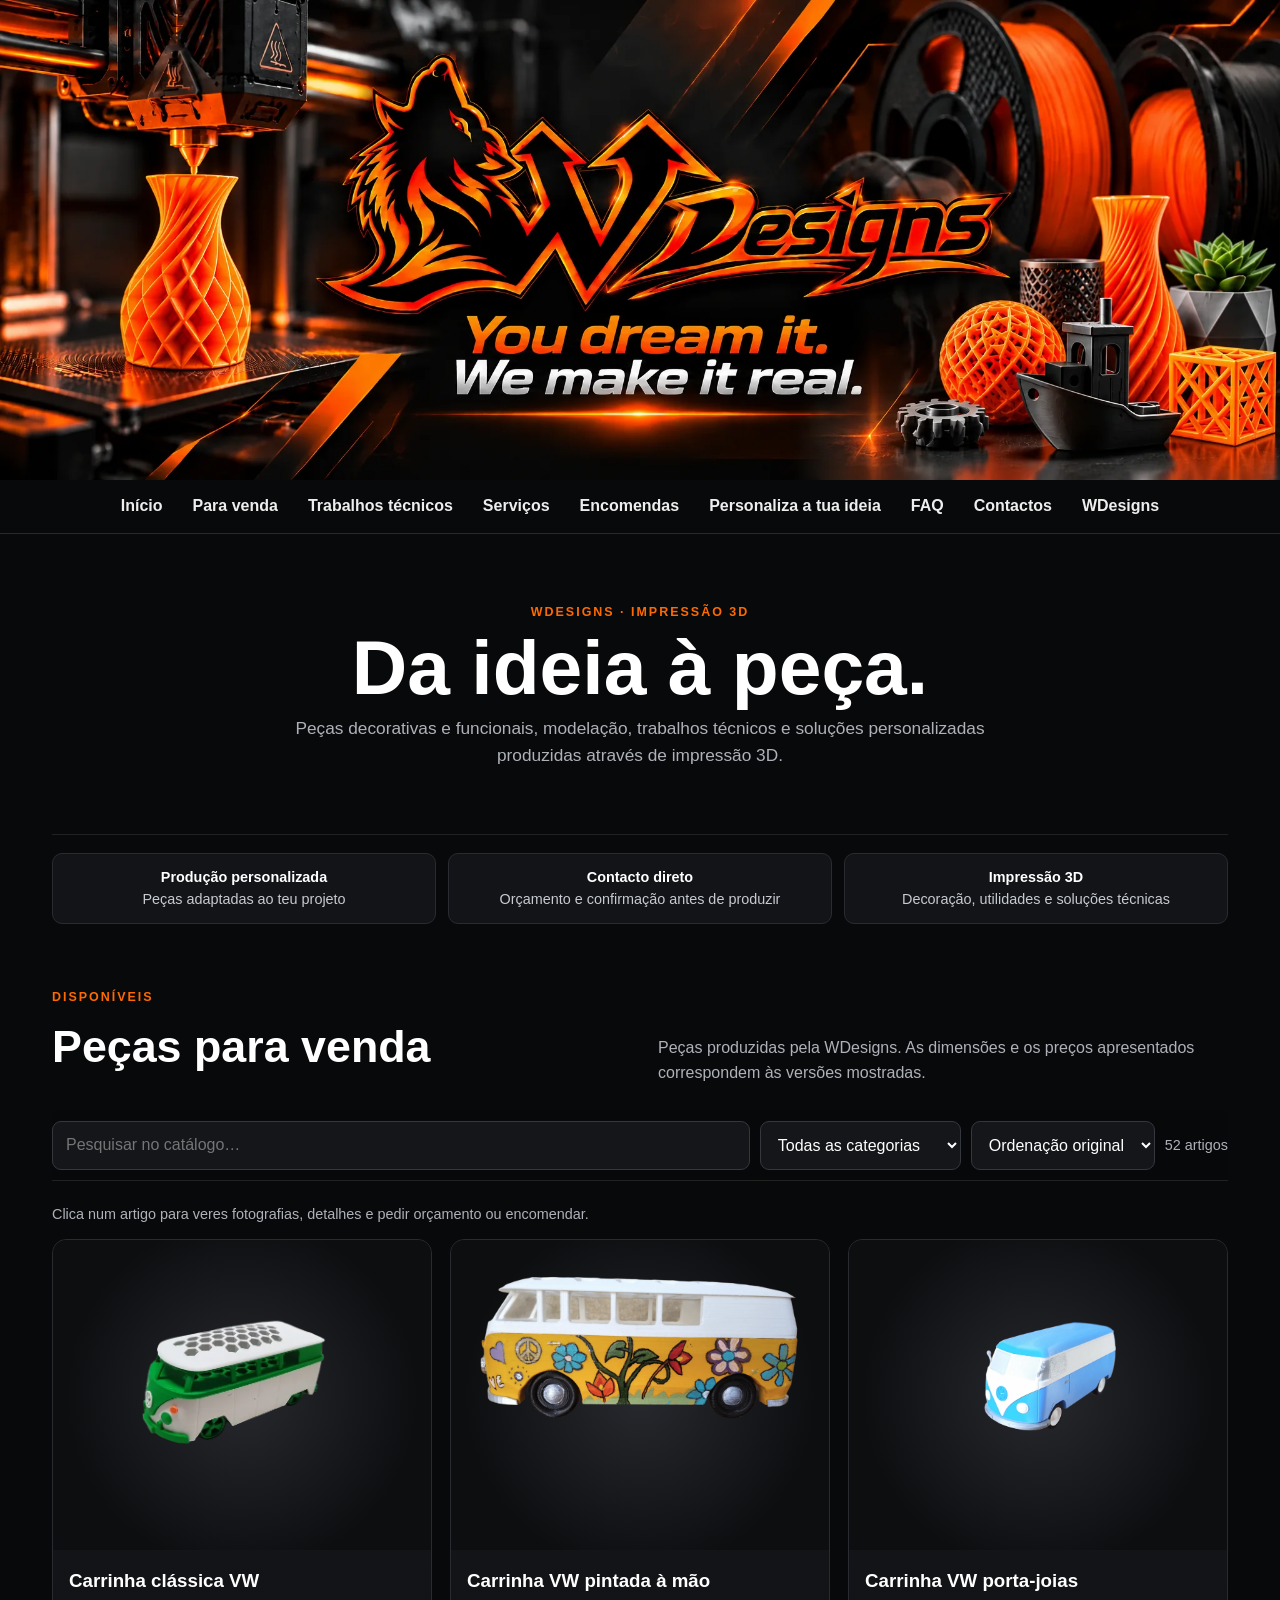
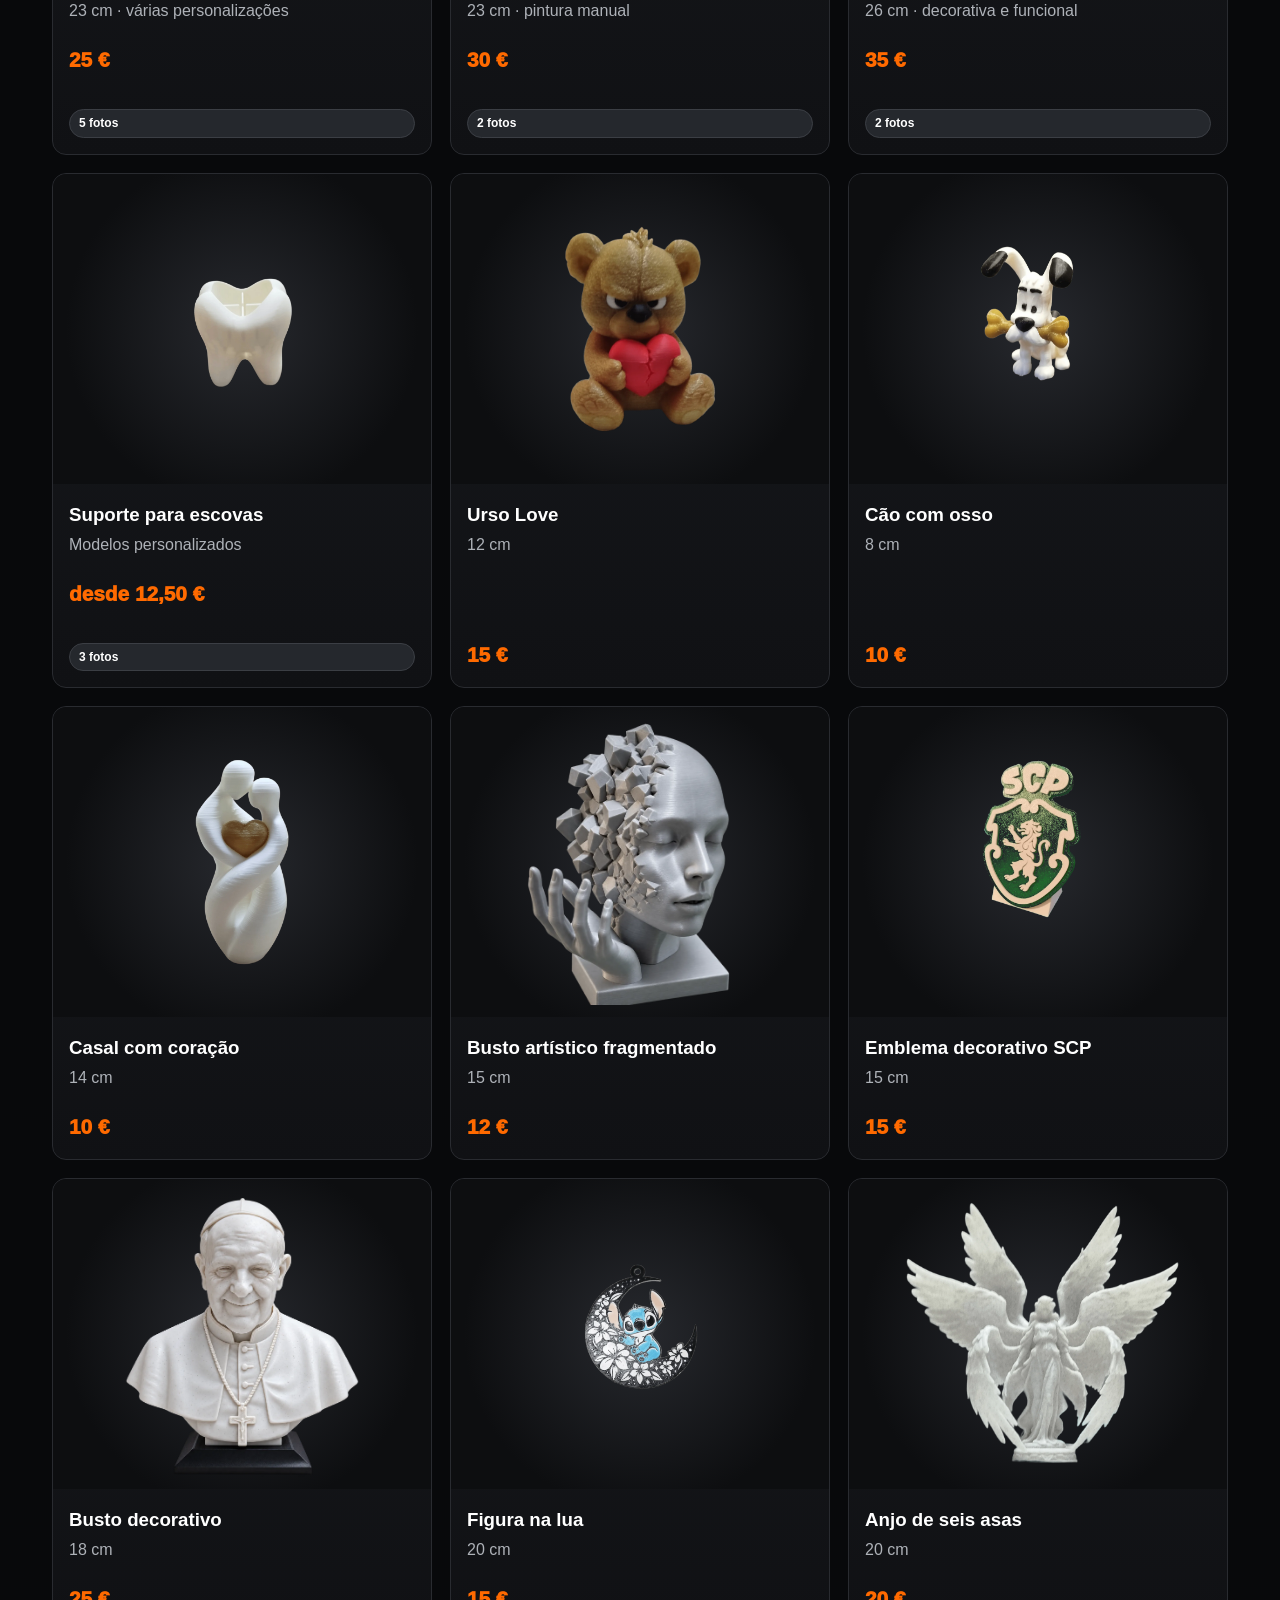
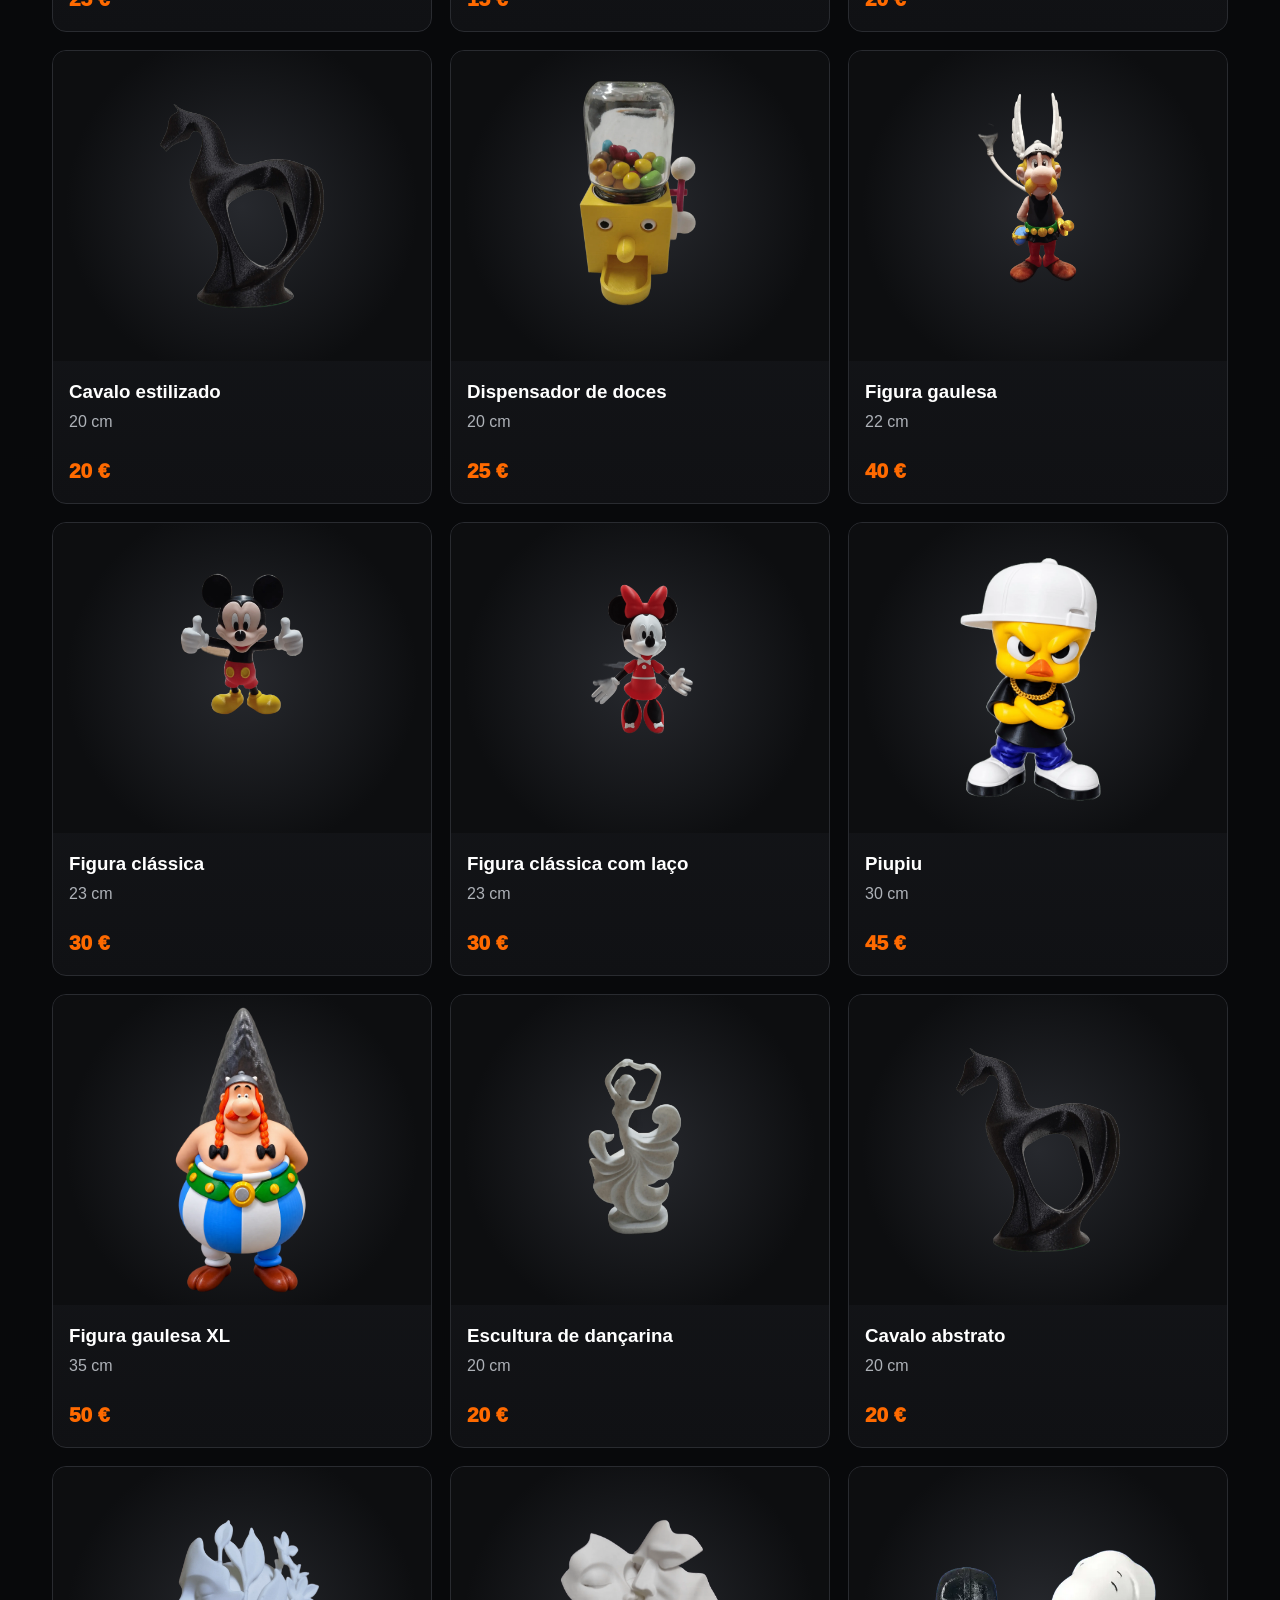
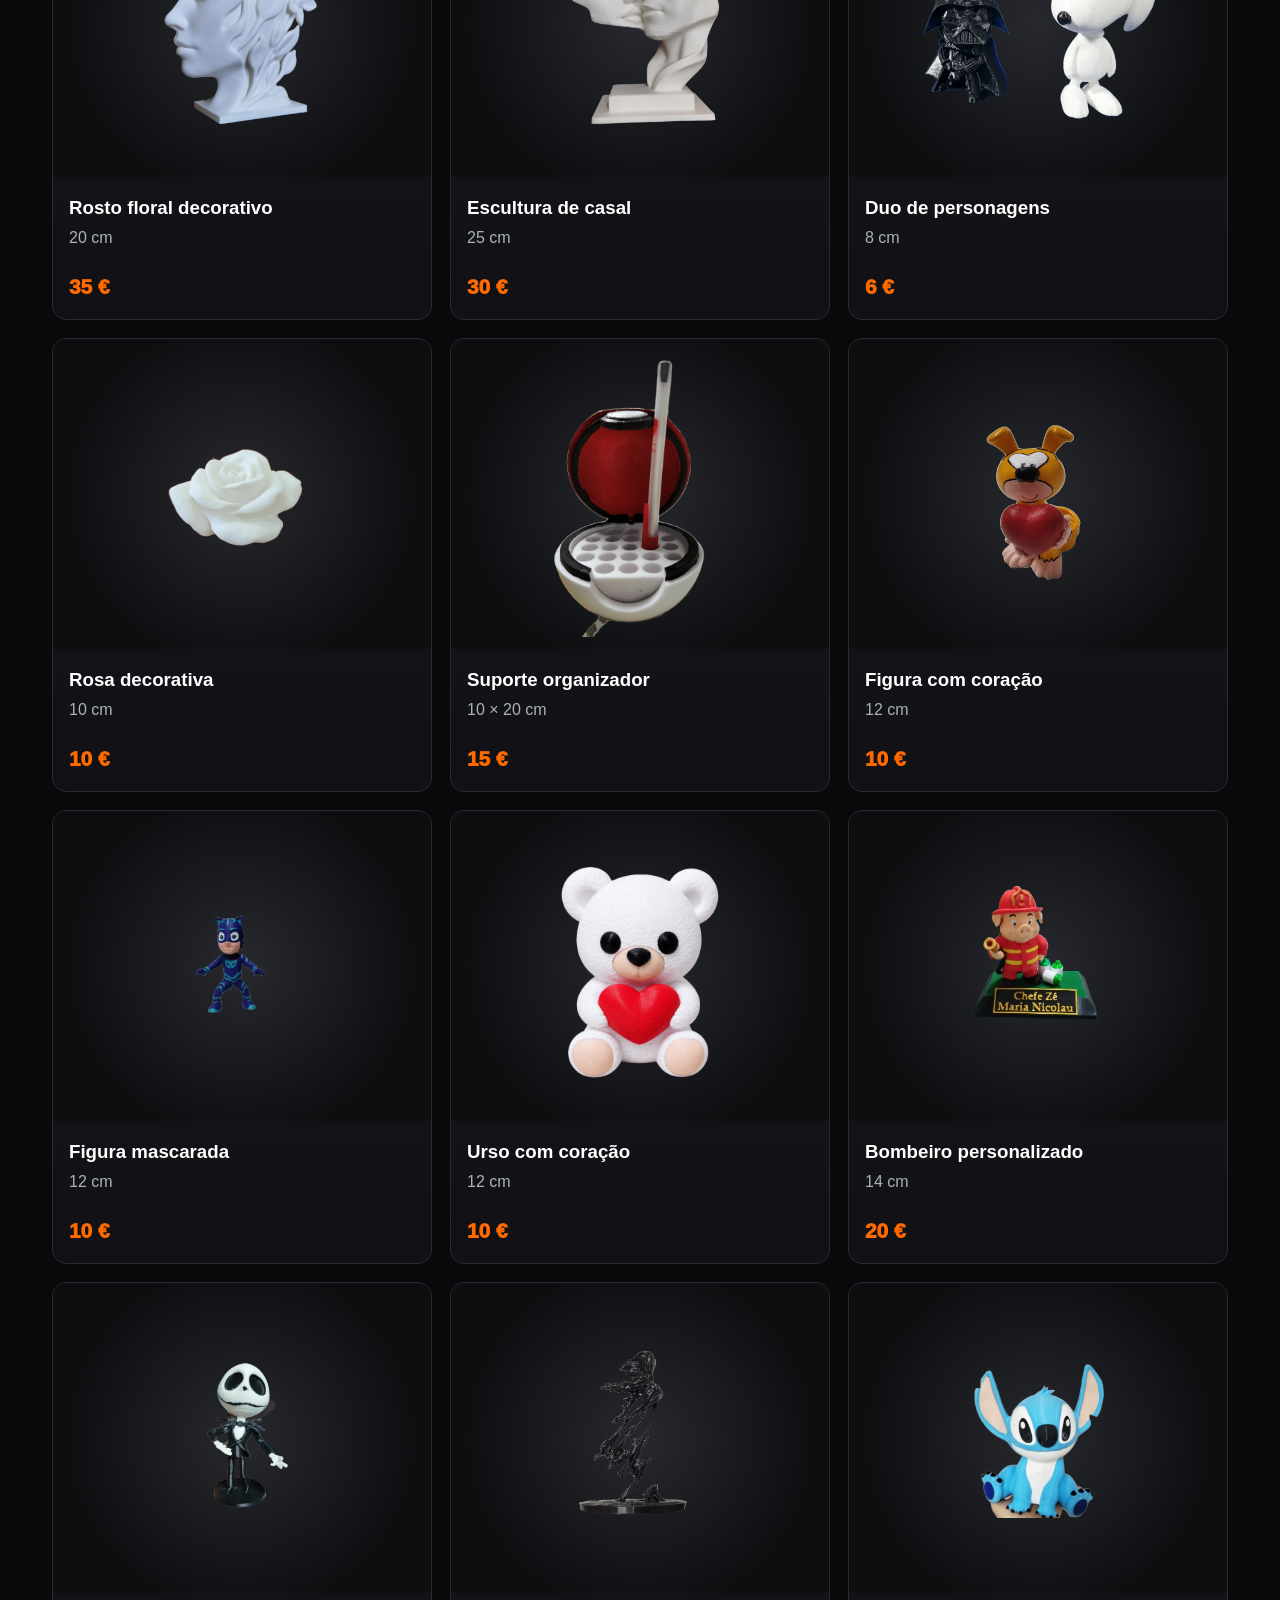
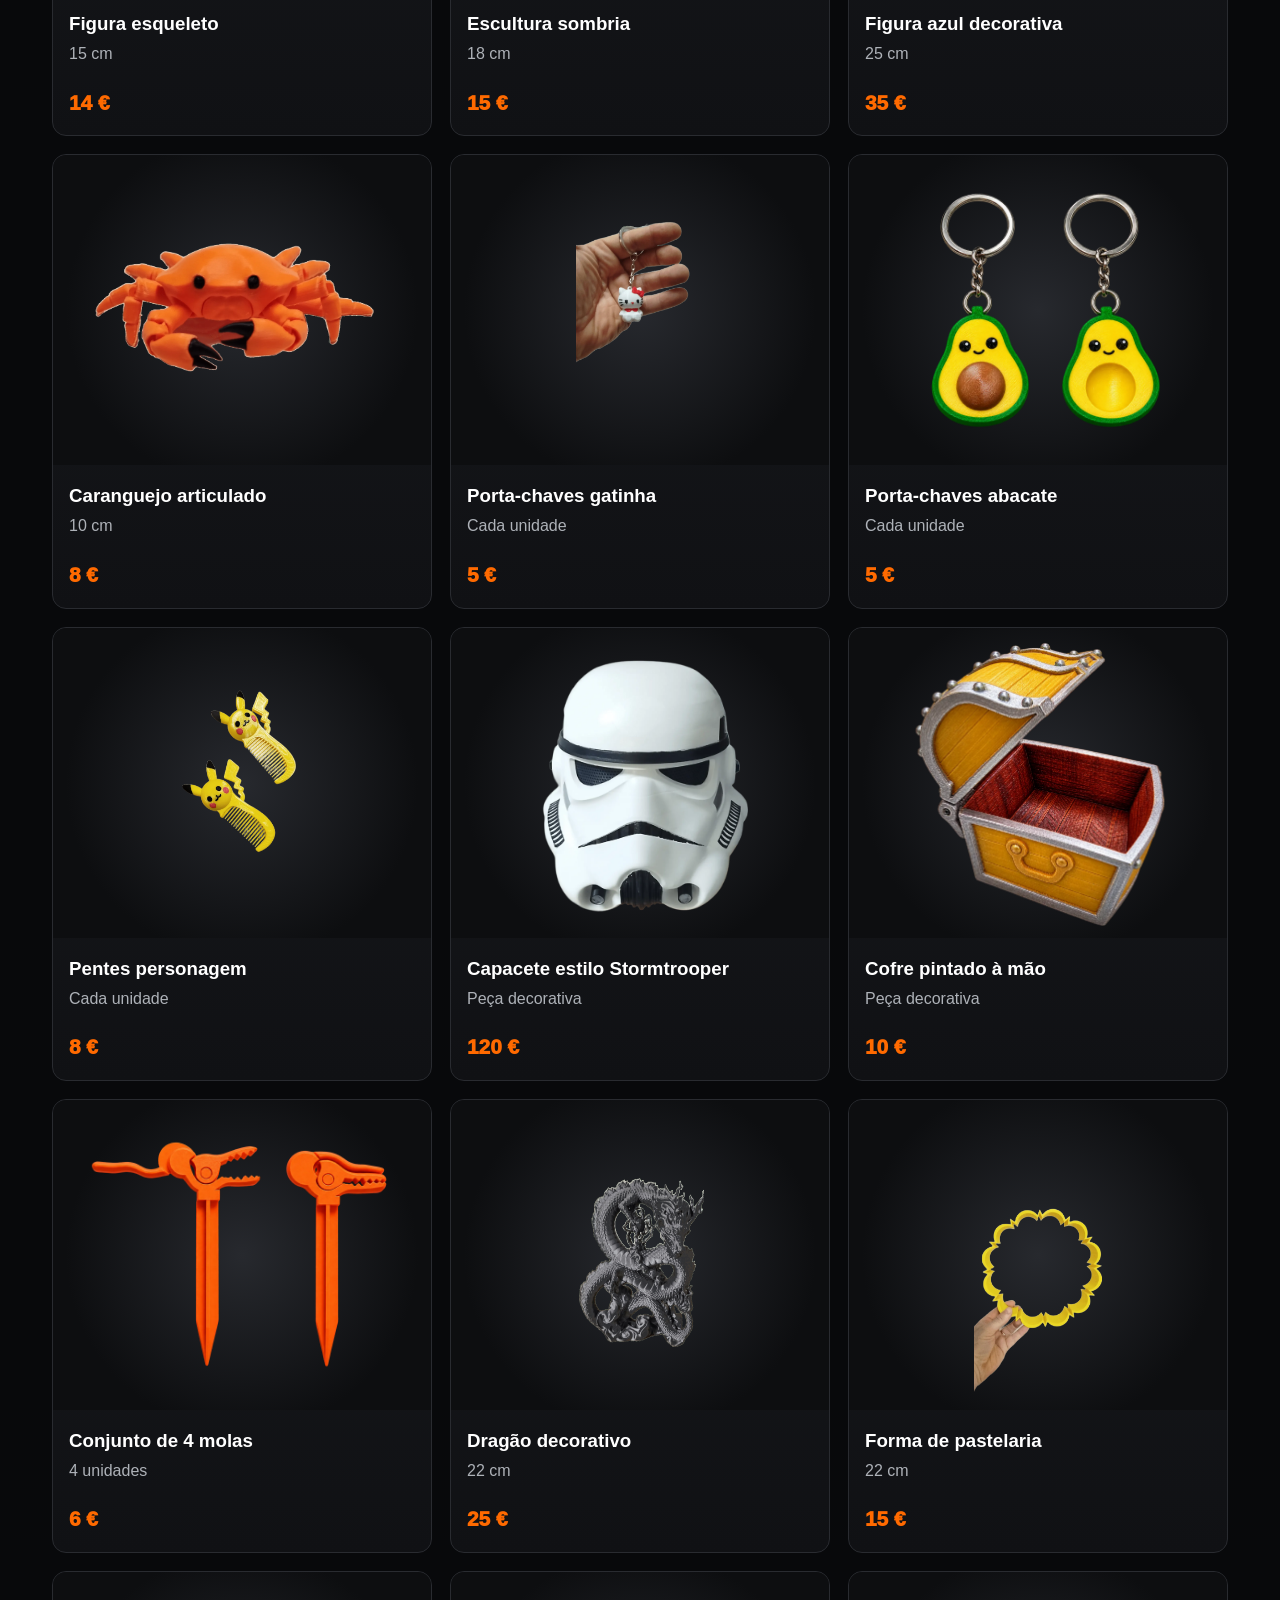
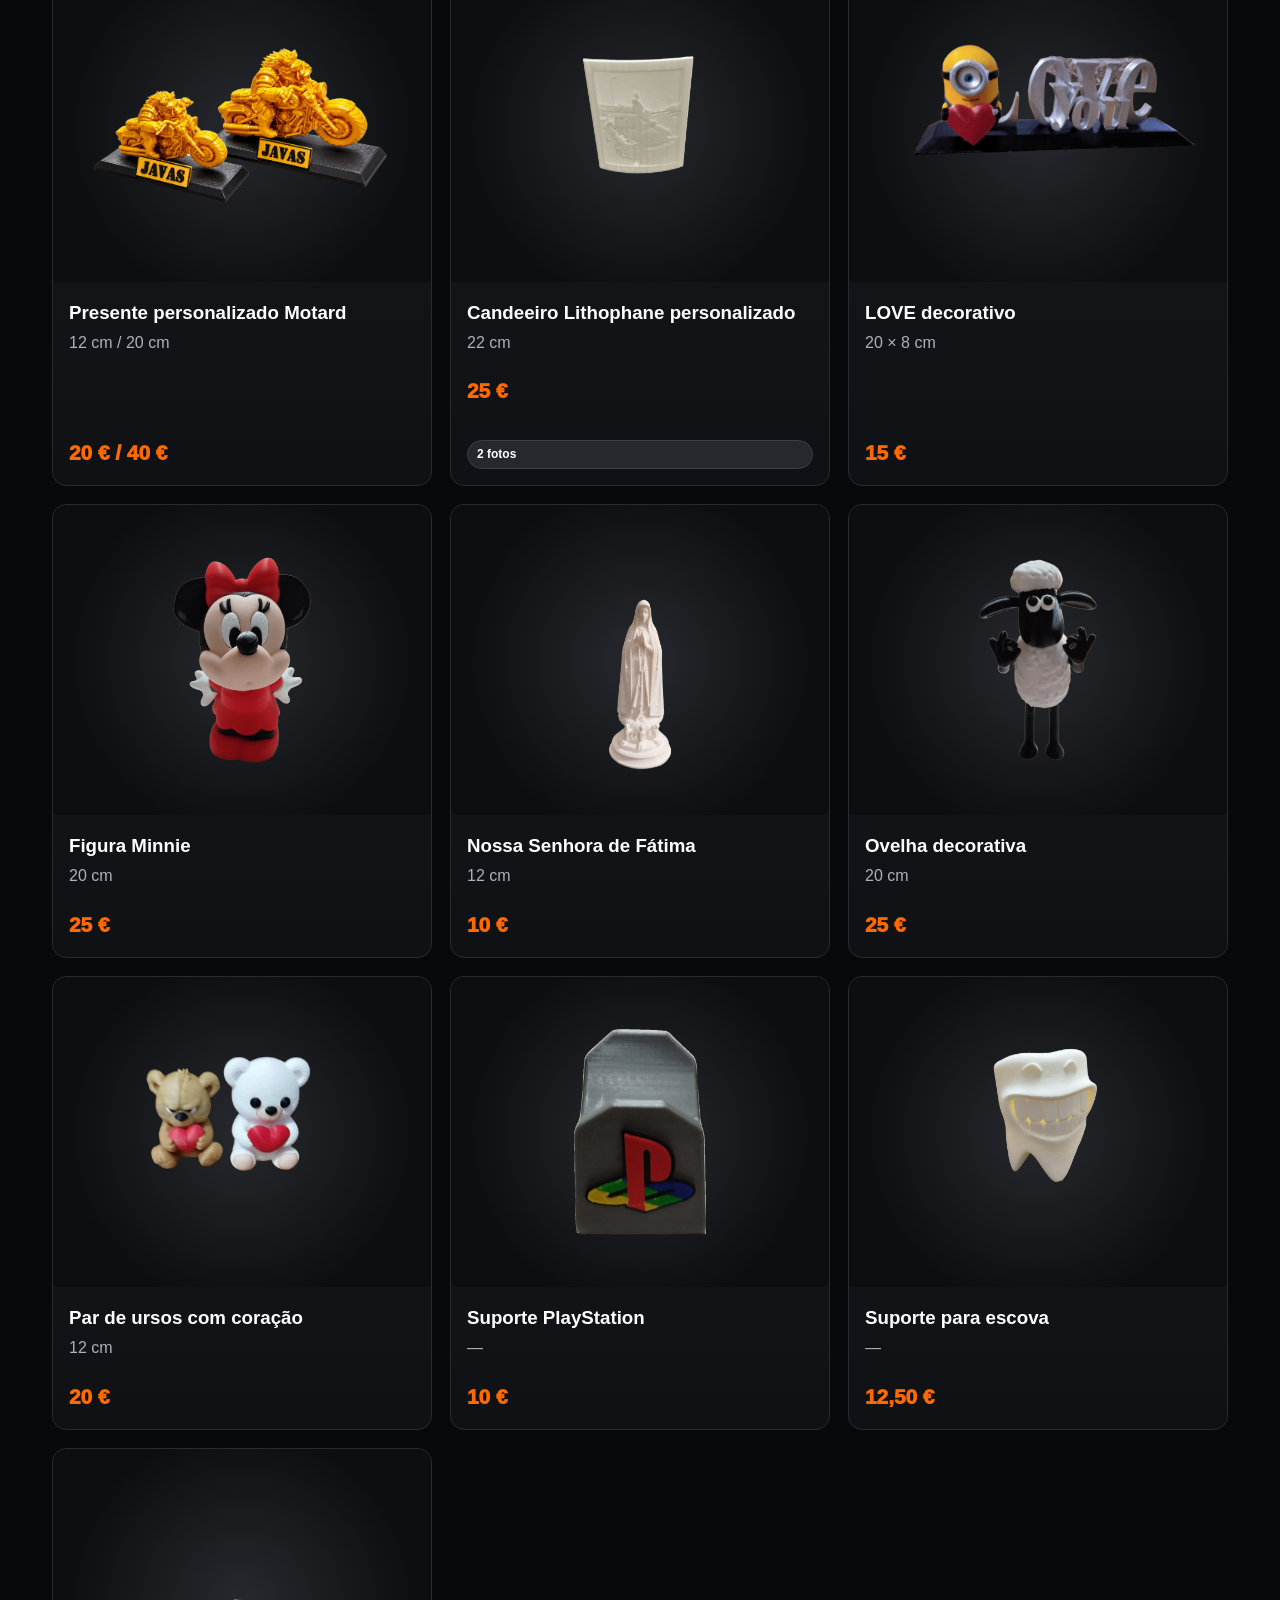
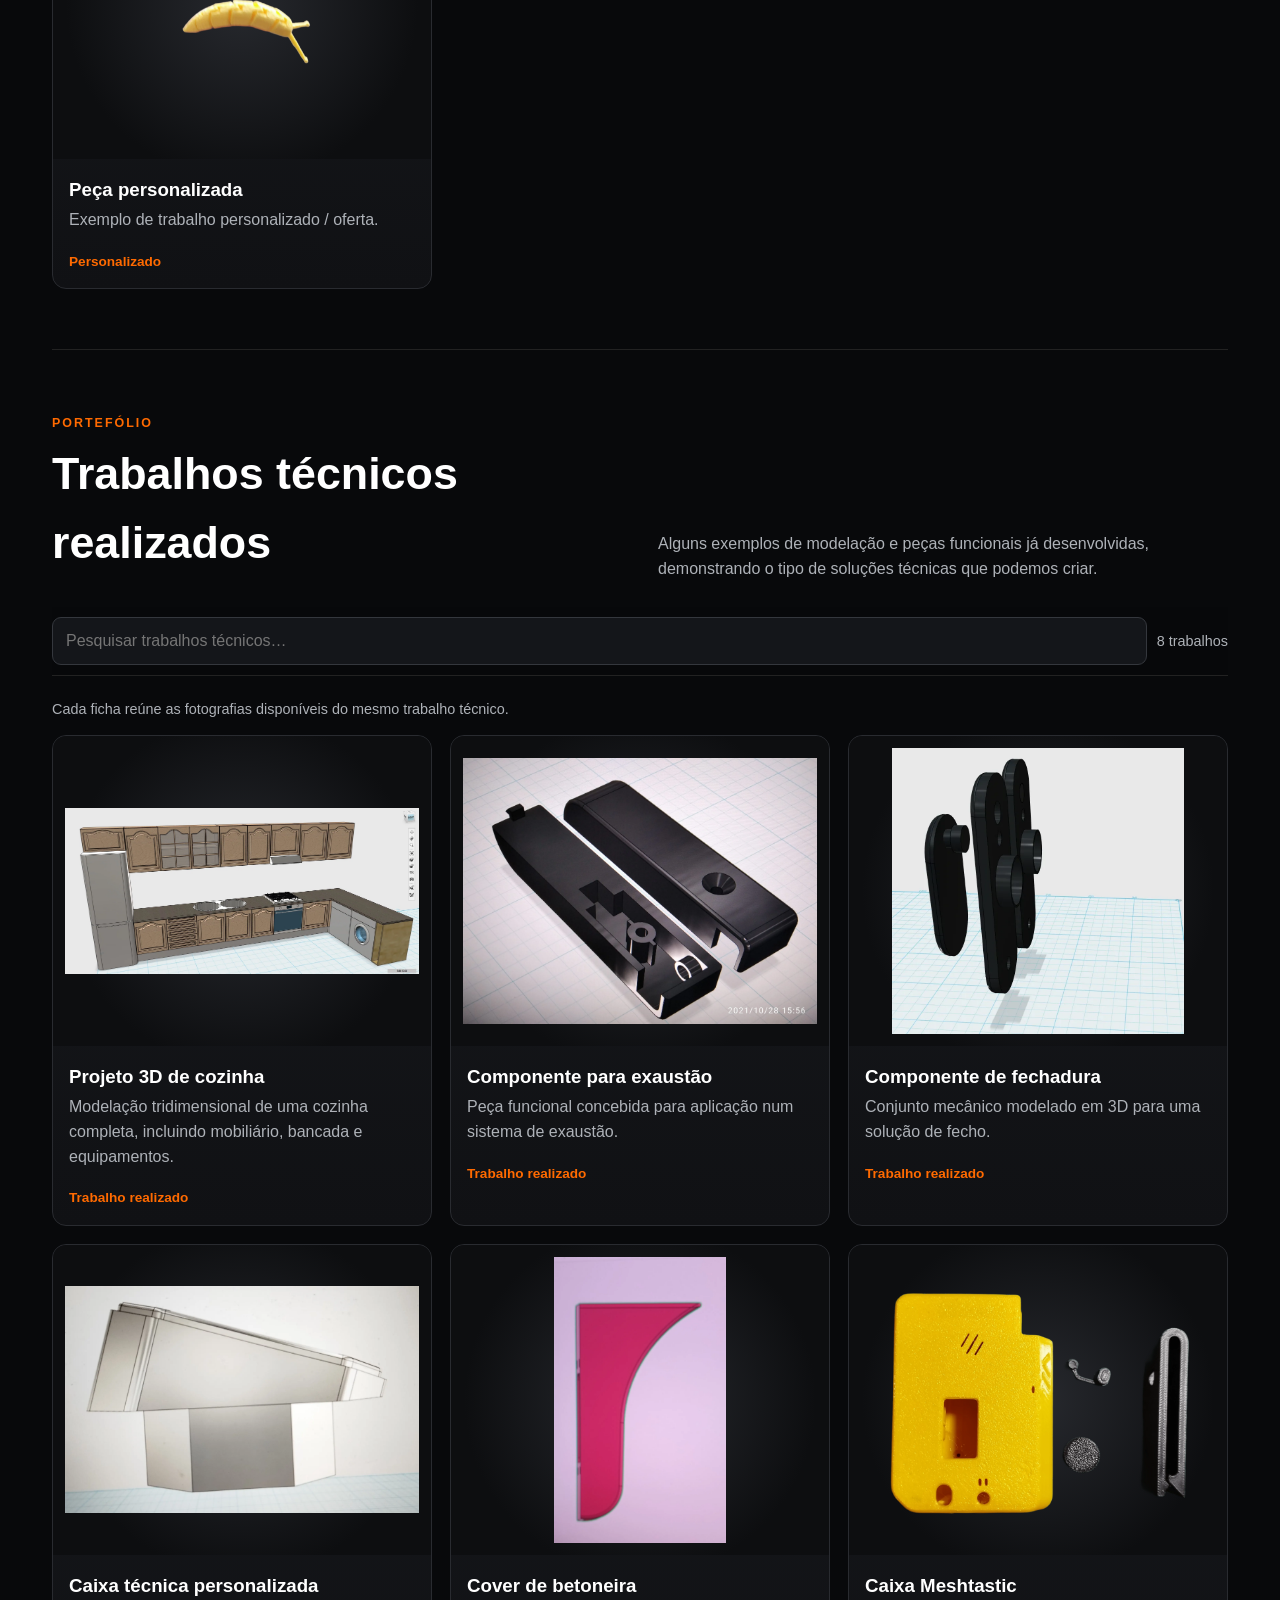
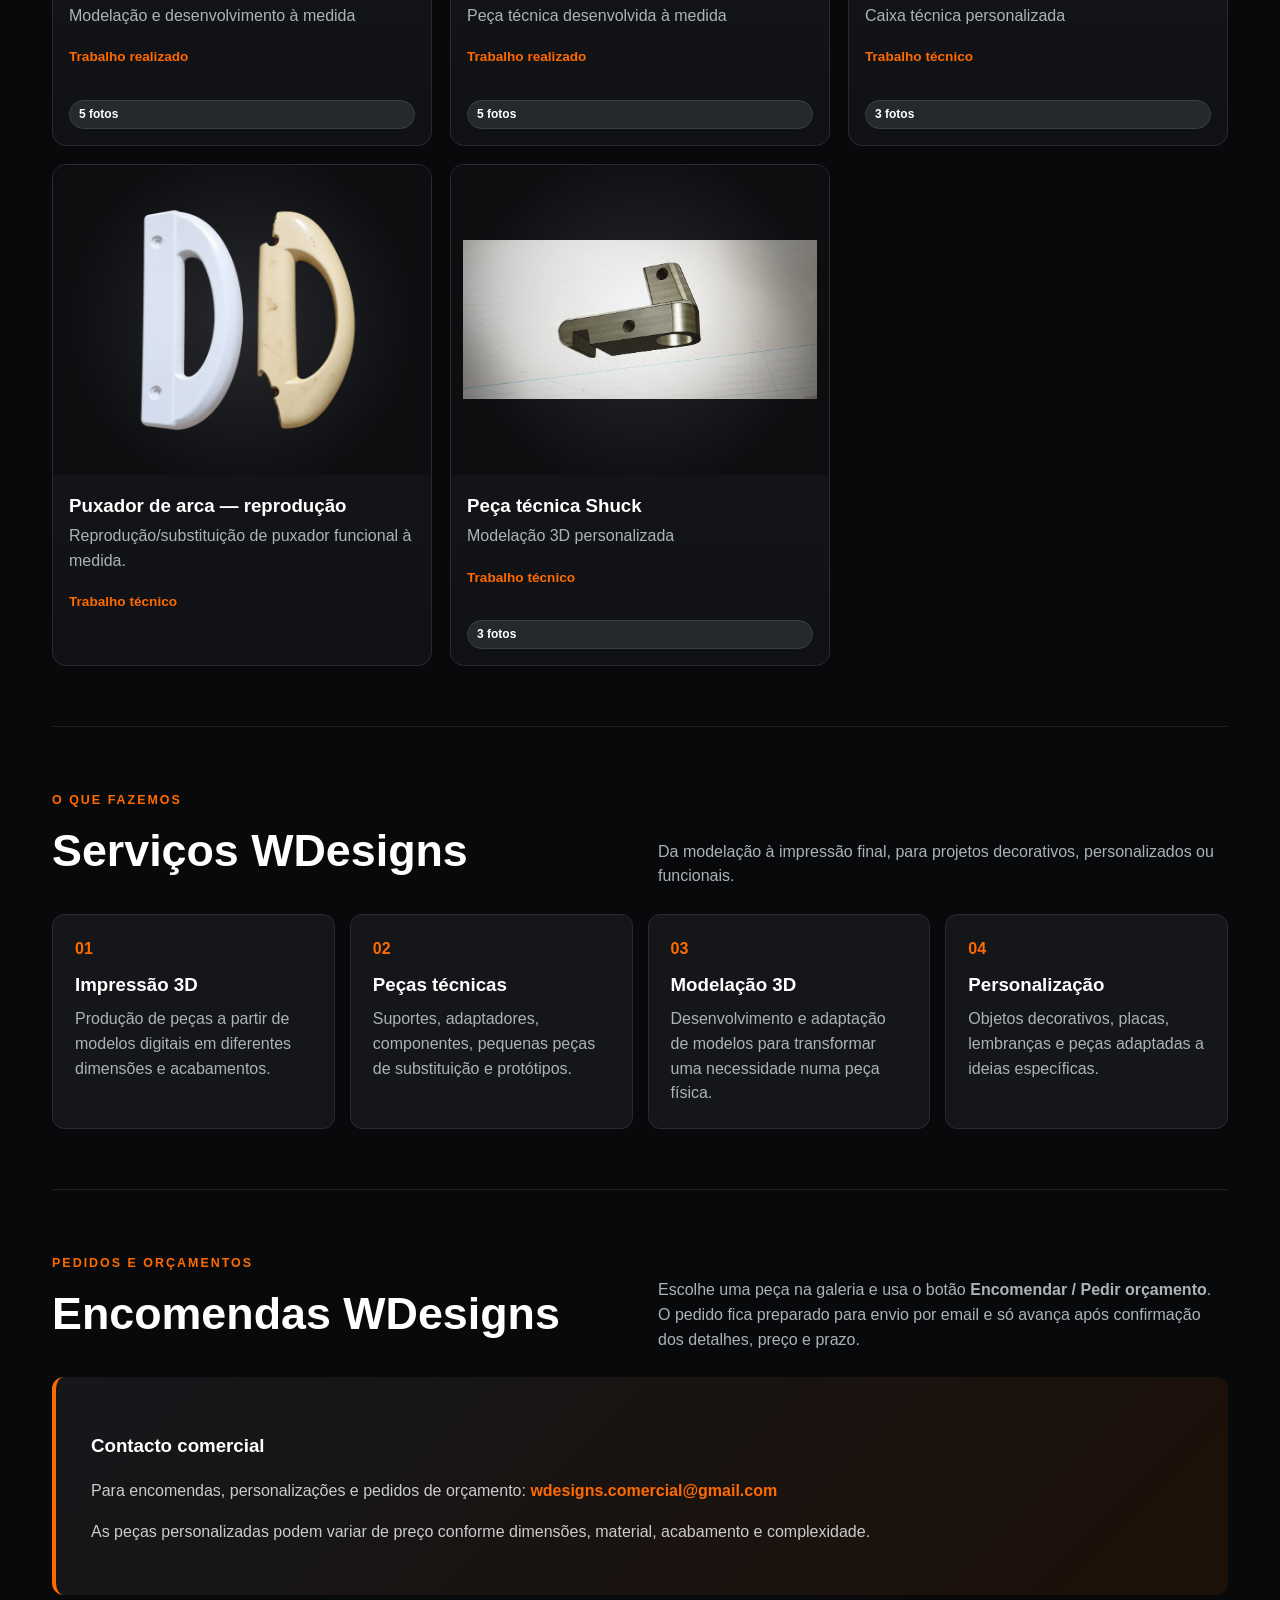
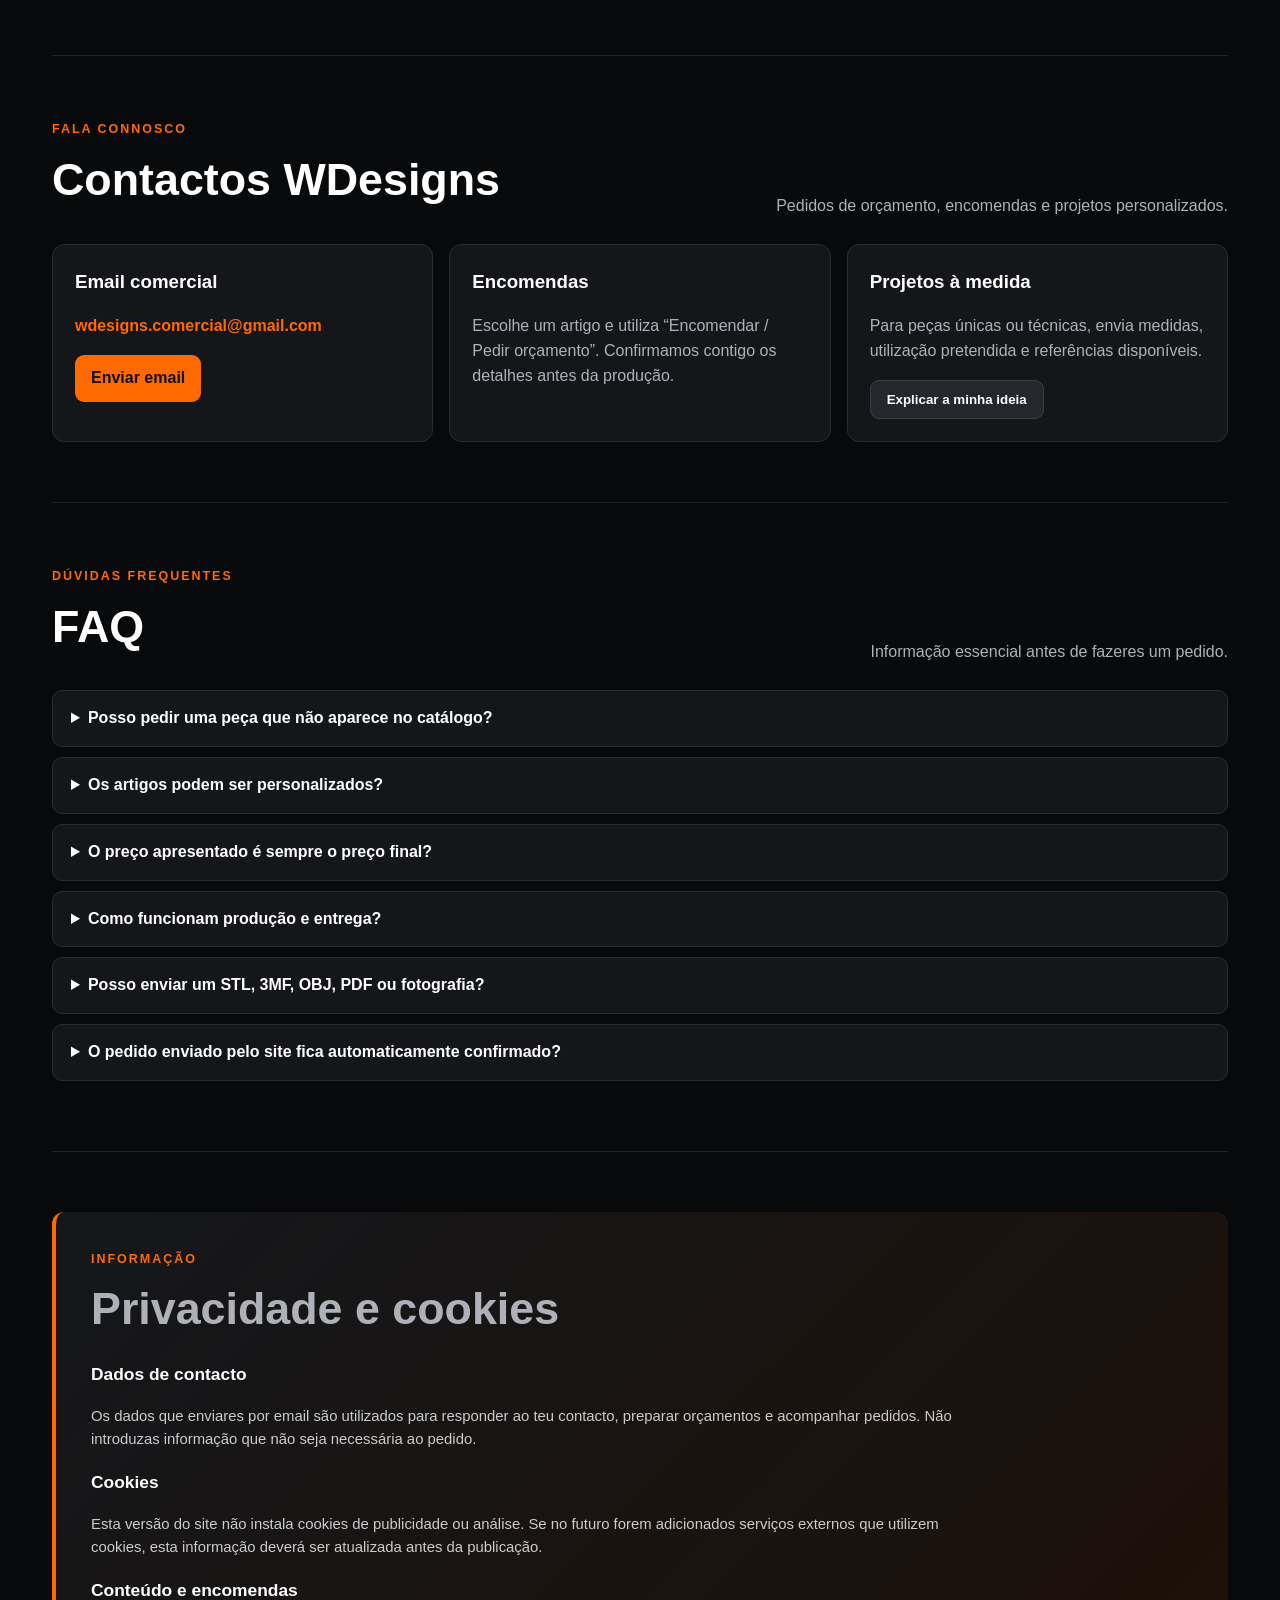
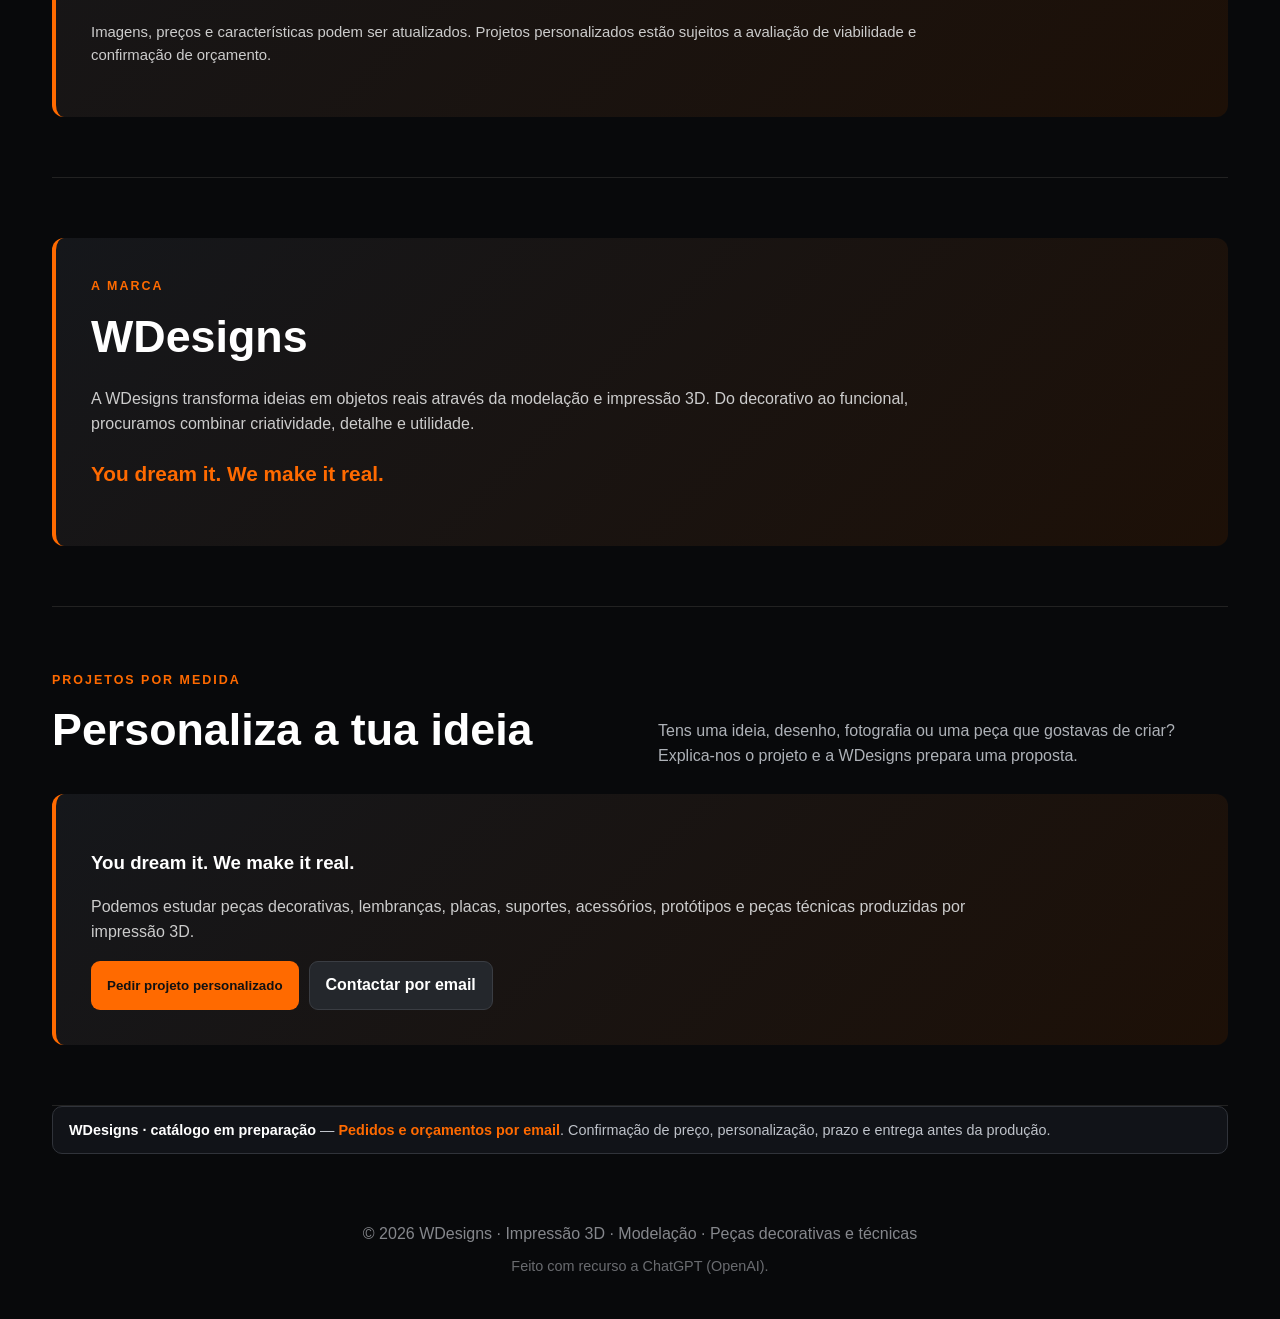
==== commit 556f682a: "Corrigir referências das imagens para WebP" ====
--- a/index.html
+++ b/index.html
@@ -23,93 +23,93 @@
 @media(max-width:850px){.info-grid{grid-template-columns:1fr 1fr}}@media(max-width:560px){.info-grid{grid-template-columns:1fr}.catalog-tools{top:50px;display:grid;grid-template-columns:1fr}.catalog-tools input,.catalog-tools select{width:100%;min-width:0}.card::after{opacity:1;transform:none}.card img{height:285px}.product-actions{display:grid;grid-template-columns:1fr}.product-actions .btn{width:100%}dialog{width:96%;padding:14px}.thumbs img{width:72px;height:58px}.mobile-order.show{display:flex}.topbtn{bottom:74px}section{padding:44px 0}.banner{min-height:150px;object-fit:cover}nav a{white-space:nowrap}.about{padding:24px}.hero{padding:48px 8px}}
 </style></head><body>
 <!-- WDesigns Galeria V17: filtros por categorias -->
-<header><img alt="WDesigns — You dream it. We make it real." class="banner" src="images/banner.png"/><nav><a href="#inicio">Início</a><a href="#venda">Para venda</a><a href="#tecnicos">Trabalhos técnicos</a><a href="#servicos">Serviços</a><a href="#encomendas">Encomendas</a><a href="#personaliza">Personaliza a tua ideia</a><a href="#faq">FAQ</a><a href="#contactos">Contactos</a><a href="#sobre">WDesigns</a></nav></header>
+<header><img alt="WDesigns — You dream it. We make it real." class="banner" src="images/banner.webp"/><nav><a href="#inicio">Início</a><a href="#venda">Para venda</a><a href="#tecnicos">Trabalhos técnicos</a><a href="#servicos">Serviços</a><a href="#encomendas">Encomendas</a><a href="#personaliza">Personaliza a tua ideia</a><a href="#faq">FAQ</a><a href="#contactos">Contactos</a><a href="#sobre">WDesigns</a></nav></header>
 <main><section class="hero" id="inicio"><span class="eyebrow">WDesigns · Impressão 3D</span><h1>Da ideia à peça.</h1><p>Peças decorativas e funcionais, modelação, trabalhos técnicos e soluções personalizadas produzidas através de impressão 3D.</p></section>
 <div class="trust-strip"><div><strong>Produção personalizada</strong>Peças adaptadas ao teu projeto</div><div><strong>Contacto direto</strong>Orçamento e confirmação antes de produzir</div><div><strong>Impressão 3D</strong>Decoração, utilidades e soluções técnicas</div></div>
-<section id="venda"><div class="head"><div><span class="eyebrow">Disponíveis</span><h2>Peças para venda</h2></div><p>Peças produzidas pela WDesigns. As dimensões e os preços apresentados correspondem às versões mostradas.</p></div><div class="catalog-tools"><input aria-label="Pesquisar peças para venda" id="saleSearch" placeholder="Pesquisar no catálogo…" type="search"/><select aria-label="Filtrar por categoria" id="saleCategory"><option value="all">Todas as categorias</option><option value="Carrinhas VW">Carrinhas VW</option><option value="Decoração e figuras">Decoração e figuras</option><option value="Utilidades e suportes">Utilidades e suportes</option><option value="Personalizados">Personalizados</option><option value="Religiosos">Religiosos</option><option value="Gaming e cultura pop">Gaming e cultura pop</option></select><select aria-label="Ordenar catálogo" id="saleSort"><option value="default">Ordenação original</option><option value="name">Nome A–Z</option><option value="priceAsc">Preço mais baixo</option><option value="priceDesc">Preço mais alto</option></select><span class="catalog-count" id="saleCount"></span></div><p class="section-note">Clica num artigo para veres fotografias, detalhes e pedir orçamento ou encomendar.</p><div class="grid" id="saleGrid"><article class="card" data-category="Carrinhas VW" data-desc="23 cm · várias personalizações disponíveis" data-images="images/gallery/vw-01.png|images/gallery/vw-02.png|images/gallery/vw-03.png|images/gallery/vw-04.png|images/gallery/vw-05.png" data-img="images/gallery/vw-01.png" data-price="25 €" data-title="Carrinha clássica VW" onclick="show(this)"><img alt="Carrinha clássica VW" loading="lazy" src="images/gallery/vw-01.png"/><div class="copy"><h3>Carrinha clássica VW</h3><p>23 cm · várias personalizações</p><strong class="price">25 €</strong><br/><span class="gallery-badge">5 fotos</span></div></article>
-<article class="card" data-category="Carrinhas VW" data-desc="23 cm · acabamento e pintura manual" data-images="images/gallery/vw-hand-01.png|images/gallery/vw-hand-03.png" data-img="images/gallery/vw-hand-01.png" data-price="30 €" data-title="Carrinha VW pintada à mão" onclick="show(this)"><img alt="Carrinha VW pintada à mão" loading="lazy" src="images/gallery/vw-hand-01.png"/><div class="copy"><h3>Carrinha VW pintada à mão</h3><p>23 cm · pintura manual</p><strong class="price">30 €</strong><br/><span class="gallery-badge">2 fotos</span></div></article>
-<article class="card" data-category="Carrinhas VW" data-desc="26 cm · peça decorativa e funcional" data-images="images/gallery/vw-jewelry-01.png|images/gallery/vw-jewelry-02.png" data-img="images/gallery/vw-jewelry-01.png" data-price="35 €" data-title="Carrinha VW porta-joias" onclick="show(this)"><img alt="Carrinha VW porta-joias" loading="lazy" src="images/gallery/vw-jewelry-01.png"/><div class="copy"><h3>Carrinha VW porta-joias</h3><p>26 cm · decorativa e funcional</p><strong class="price">35 €</strong><br/><span class="gallery-badge">2 fotos</span></div></article>
-<article class="card" data-category="Utilidades e suportes" data-desc="Modelos personalizados" data-images="images/gallery/brush-01.png|images/gallery/brush-02.png|images/gallery/brush-new.png" data-img="images/gallery/brush-01.png" data-price="desde 12,50 €" data-title="Suporte para escovas de dentes" onclick="show(this)"><img alt="Suporte para escovas de dentes" loading="lazy" src="images/gallery/brush-01.png"/><div class="copy"><h3>Suporte para escovas</h3><p>Modelos personalizados</p><strong class="price">desde 12,50 €</strong><br/><span class="gallery-badge">3 fotos</span></div></article>
-<article class="card" data-category="Decoração e figuras" data-desc="12 cm · peça decorativa" data-img="images/gallery/bear-01.png" data-price="15 €" data-title="Urso Love" onclick="show(this)"><img alt="Urso Love" loading="lazy" src="images/gallery/bear-01.png"/><div class="copy"><h3>Urso Love</h3><p>12 cm</p><strong class="price">15 €</strong></div></article><article class="card" data-category="Decoração e figuras" data-desc="8 cm" data-img="images/gallery/cao.png" data-price="10 €" data-title="Cão com osso" onclick="show(this)">
-<img alt="Cão com osso" loading="lazy" src="images/gallery/cao.png"/><div class="copy"><h3>Cão com osso</h3><p>8 cm</p><strong class="price">10 €</strong></div></article>
-<article class="card" data-category="Decoração e figuras" data-desc="14 cm" data-img="images/gallery/casal.png" data-price="10 €" data-title="Casal com coração" onclick="show(this)">
-<img alt="Casal com coração" loading="lazy" src="images/gallery/casal.png"/><div class="copy"><h3>Casal com coração</h3><p>14 cm</p><strong class="price">10 €</strong></div></article>
-<article class="card" data-category="Decoração e figuras" data-desc="15 cm" data-img="images/gallery/busto-arte.png" data-price="12 €" data-title="Busto artístico fragmentado" onclick="show(this)">
-<img alt="Busto artístico fragmentado" loading="lazy" src="images/gallery/busto-arte.png"/><div class="copy"><h3>Busto artístico fragmentado</h3><p>15 cm</p><strong class="price">12 €</strong></div></article>
+<section id="venda"><div class="head"><div><span class="eyebrow">Disponíveis</span><h2>Peças para venda</h2></div><p>Peças produzidas pela WDesigns. As dimensões e os preços apresentados correspondem às versões mostradas.</p></div><div class="catalog-tools"><input aria-label="Pesquisar peças para venda" id="saleSearch" placeholder="Pesquisar no catálogo…" type="search"/><select aria-label="Filtrar por categoria" id="saleCategory"><option value="all">Todas as categorias</option><option value="Carrinhas VW">Carrinhas VW</option><option value="Decoração e figuras">Decoração e figuras</option><option value="Utilidades e suportes">Utilidades e suportes</option><option value="Personalizados">Personalizados</option><option value="Religiosos">Religiosos</option><option value="Gaming e cultura pop">Gaming e cultura pop</option></select><select aria-label="Ordenar catálogo" id="saleSort"><option value="default">Ordenação original</option><option value="name">Nome A–Z</option><option value="priceAsc">Preço mais baixo</option><option value="priceDesc">Preço mais alto</option></select><span class="catalog-count" id="saleCount"></span></div><p class="section-note">Clica num artigo para veres fotografias, detalhes e pedir orçamento ou encomendar.</p><div class="grid" id="saleGrid"><article class="card" data-category="Carrinhas VW" data-desc="23 cm · várias personalizações disponíveis" data-images="images/gallery/vw-01.webp|images/gallery/vw-02.webp|images/gallery/vw-03.webp|images/gallery/vw-04.webp|images/gallery/vw-05.webp" data-img="images/gallery/vw-01.webp" data-price="25 €" data-title="Carrinha clássica VW" onclick="show(this)"><img alt="Carrinha clássica VW" loading="lazy" src="images/gallery/vw-01.webp"/><div class="copy"><h3>Carrinha clássica VW</h3><p>23 cm · várias personalizações</p><strong class="price">25 €</strong><br/><span class="gallery-badge">5 fotos</span></div></article>
+<article class="card" data-category="Carrinhas VW" data-desc="23 cm · acabamento e pintura manual" data-images="images/gallery/vw-hand-01.webp|images/gallery/vw-hand-03.webp" data-img="images/gallery/vw-hand-01.webp" data-price="30 €" data-title="Carrinha VW pintada à mão" onclick="show(this)"><img alt="Carrinha VW pintada à mão" loading="lazy" src="images/gallery/vw-hand-01.webp"/><div class="copy"><h3>Carrinha VW pintada à mão</h3><p>23 cm · pintura manual</p><strong class="price">30 €</strong><br/><span class="gallery-badge">2 fotos</span></div></article>
+<article class="card" data-category="Carrinhas VW" data-desc="26 cm · peça decorativa e funcional" data-images="images/gallery/vw-jewelry-01.webp|images/gallery/vw-jewelry-02.webp" data-img="images/gallery/vw-jewelry-01.webp" data-price="35 €" data-title="Carrinha VW porta-joias" onclick="show(this)"><img alt="Carrinha VW porta-joias" loading="lazy" src="images/gallery/vw-jewelry-01.webp"/><div class="copy"><h3>Carrinha VW porta-joias</h3><p>26 cm · decorativa e funcional</p><strong class="price">35 €</strong><br/><span class="gallery-badge">2 fotos</span></div></article>
+<article class="card" data-category="Utilidades e suportes" data-desc="Modelos personalizados" data-images="images/gallery/brush-01.webp|images/gallery/brush-02.webp|images/gallery/brush-new.webp" data-img="images/gallery/brush-01.webp" data-price="desde 12,50 €" data-title="Suporte para escovas de dentes" onclick="show(this)"><img alt="Suporte para escovas de dentes" loading="lazy" src="images/gallery/brush-01.webp"/><div class="copy"><h3>Suporte para escovas</h3><p>Modelos personalizados</p><strong class="price">desde 12,50 €</strong><br/><span class="gallery-badge">3 fotos</span></div></article>
+<article class="card" data-category="Decoração e figuras" data-desc="12 cm · peça decorativa" data-img="images/gallery/bear-01.webp" data-price="15 €" data-title="Urso Love" onclick="show(this)"><img alt="Urso Love" loading="lazy" src="images/gallery/bear-01.webp"/><div class="copy"><h3>Urso Love</h3><p>12 cm</p><strong class="price">15 €</strong></div></article><article class="card" data-category="Decoração e figuras" data-desc="8 cm" data-img="images/gallery/cao.webp" data-price="10 €" data-title="Cão com osso" onclick="show(this)">
+<img alt="Cão com osso" loading="lazy" src="images/gallery/cao.webp"/><div class="copy"><h3>Cão com osso</h3><p>8 cm</p><strong class="price">10 €</strong></div></article>
+<article class="card" data-category="Decoração e figuras" data-desc="14 cm" data-img="images/gallery/casal.webp" data-price="10 €" data-title="Casal com coração" onclick="show(this)">
+<img alt="Casal com coração" loading="lazy" src="images/gallery/casal.webp"/><div class="copy"><h3>Casal com coração</h3><p>14 cm</p><strong class="price">10 €</strong></div></article>
+<article class="card" data-category="Decoração e figuras" data-desc="15 cm" data-img="images/gallery/busto-arte.webp" data-price="12 €" data-title="Busto artístico fragmentado" onclick="show(this)">
+<img alt="Busto artístico fragmentado" loading="lazy" src="images/gallery/busto-arte.webp"/><div class="copy"><h3>Busto artístico fragmentado</h3><p>15 cm</p><strong class="price">12 €</strong></div></article>
 <article class="card" data-category="Personalizados" data-desc="15 cm" data-img="images/gallery/scp.png" data-price="15 €" data-title="Emblema decorativo SCP" onclick="show(this)">
 <img alt="Emblema decorativo SCP" loading="lazy" src="images/gallery/scp.png"/><div class="copy"><h3>Emblema decorativo SCP</h3><p>15 cm</p><strong class="price">15 €</strong></div></article>
-<article class="card" data-category="Decoração e figuras" data-desc="18 cm" data-img="images/gallery/busto.png" data-price="25 €" data-title="Busto decorativo" onclick="show(this)">
-<img alt="Busto decorativo" loading="lazy" src="images/gallery/busto.png"/><div class="copy"><h3>Busto decorativo</h3><p>18 cm</p><strong class="price">25 €</strong></div></article>
-<article class="card" data-category="Decoração e figuras" data-desc="20 cm" data-img="images/gallery/lua.png" data-price="15 €" data-title="Figura na lua" onclick="show(this)">
-<img alt="Figura na lua" loading="lazy" src="images/gallery/lua.png"/><div class="copy"><h3>Figura na lua</h3><p>20 cm</p><strong class="price">15 €</strong></div></article>
-<article class="card" data-category="Religiosos" data-desc="20 cm" data-img="images/gallery/anjo.png" data-price="20 €" data-title="Anjo de seis asas" onclick="show(this)">
-<img alt="Anjo de seis asas" loading="lazy" src="images/gallery/anjo.png"/><div class="copy"><h3>Anjo de seis asas</h3><p>20 cm</p><strong class="price">20 €</strong></div></article>
-<article class="card" data-category="Decoração e figuras" data-desc="20 cm" data-img="images/gallery/cavalo.png" data-price="20 €" data-title="Cavalo estilizado" onclick="show(this)">
-<img alt="Cavalo estilizado" loading="lazy" src="images/gallery/cavalo.png"/><div class="copy"><h3>Cavalo estilizado</h3><p>20 cm</p><strong class="price">20 €</strong></div></article>
-<article class="card" data-category="Utilidades e suportes" data-desc="20 cm" data-img="images/gallery/doces.png" data-price="25 €" data-title="Dispensador de doces" onclick="show(this)">
-<img alt="Dispensador de doces" loading="lazy" src="images/gallery/doces.png"/><div class="copy"><h3>Dispensador de doces</h3><p>20 cm</p><strong class="price">25 €</strong></div></article>
-<article class="card" data-category="Decoração e figuras" data-desc="22 cm" data-img="images/gallery/figura22.png" data-price="40 €" data-title="Figura gaulesa" onclick="show(this)">
-<img alt="Figura gaulesa" loading="lazy" src="images/gallery/figura22.png"/><div class="copy"><h3>Figura gaulesa</h3><p>22 cm</p><strong class="price">40 €</strong></div></article>
-<article class="card" data-category="Decoração e figuras" data-desc="23 cm" data-img="images/gallery/figura23a.png" data-price="30 €" data-title="Figura clássica" onclick="show(this)">
-<img alt="Figura clássica" loading="lazy" src="images/gallery/figura23a.png"/><div class="copy"><h3>Figura clássica</h3><p>23 cm</p><strong class="price">30 €</strong></div></article>
-<article class="card" data-category="Decoração e figuras" data-desc="23 cm" data-img="images/gallery/figura23b.png" data-price="30 €" data-title="Figura clássica com laço" onclick="show(this)">
-<img alt="Figura clássica com laço" loading="lazy" src="images/gallery/figura23b.png"/><div class="copy"><h3>Figura clássica com laço</h3><p>23 cm</p><strong class="price">30 €</strong></div></article>
-<article class="card" data-category="Decoração e figuras" data-desc="30 cm" data-img="images/gallery/figura30.png" data-price="45 €" data-title="Piupiu" onclick="show(this)">
-<img alt="Piupiu" loading="lazy" src="images/gallery/figura30.png"/><div class="copy"><h3>Piupiu</h3><p>30 cm</p><strong class="price">45 €</strong></div></article>
-<article class="card" data-category="Decoração e figuras" data-desc="35 cm" data-img="images/gallery/figura35.png" data-price="50 €" data-title="Figura gaulesa XL" onclick="show(this)">
-<img alt="Figura gaulesa XL" loading="lazy" src="images/gallery/figura35.png"/><div class="copy"><h3>Figura gaulesa XL</h3><p>35 cm</p><strong class="price">50 €</strong></div></article><article class="card" data-category="Decoração e figuras" data-desc="20 cm" data-img="images/gallery/dancarina.png" data-price="20 €" data-title="Escultura de dançarina" onclick="show(this)">
-<img alt="Escultura de dançarina" loading="lazy" src="images/gallery/dancarina.png"/><div class="copy"><h3>Escultura de dançarina</h3><p>20 cm</p><strong class="price">20 €</strong></div></article>
-<article class="card" data-category="Decoração e figuras" data-desc="20 cm" data-img="images/gallery/cavalo-abstrato.png" data-price="20 €" data-title="Cavalo abstrato" onclick="show(this)">
-<img alt="Cavalo abstrato" loading="lazy" src="images/gallery/cavalo-abstrato.png"/><div class="copy"><h3>Cavalo abstrato</h3><p>20 cm</p><strong class="price">20 €</strong></div></article>
-<article class="card" data-category="Decoração e figuras" data-desc="20 cm" data-img="images/gallery/rosto-floral.png" data-price="35 €" data-title="Rosto floral decorativo" onclick="show(this)">
-<img alt="Rosto floral decorativo" loading="lazy" src="images/gallery/rosto-floral.png"/><div class="copy"><h3>Rosto floral decorativo</h3><p>20 cm</p><strong class="price">35 €</strong></div></article>
-<article class="card" data-category="Decoração e figuras" data-desc="25 cm" data-img="images/gallery/casal-rostos.png" data-price="30 €" data-title="Escultura de casal" onclick="show(this)">
-<img alt="Escultura de casal" loading="lazy" src="images/gallery/casal-rostos.png"/><div class="copy"><h3>Escultura de casal</h3><p>25 cm</p><strong class="price">30 €</strong></div></article>
-<article class="card" data-category="Decoração e figuras" data-desc="8 cm" data-img="images/gallery/missing-8cm-6.png" data-price="6 €" data-title="Duo de personagens" onclick="show(this)"><img alt="Duo de personagens" loading="lazy" src="images/gallery/missing-8cm-6.png"/><div class="copy"><h3>Duo de personagens</h3><p>8 cm</p><strong class="price">6 €</strong></div></article>
-<article class="card" data-category="Decoração e figuras" data-desc="10 cm" data-img="images/gallery/missing-rose-10cm.png" data-price="10 €" data-title="Rosa decorativa" onclick="show(this)"><img alt="Rosa decorativa" loading="lazy" src="images/gallery/missing-rose-10cm.png"/><div class="copy"><h3>Rosa decorativa</h3><p>10 cm</p><strong class="price">10 €</strong></div></article>
-<article class="card" data-category="Utilidades e suportes" data-desc="10 × 20 cm" data-img="images/gallery/missing-10x20-15.png" data-price="15 €" data-title="Suporte organizador" onclick="show(this)"><img alt="Suporte organizador" loading="lazy" src="images/gallery/missing-10x20-15.png"/><div class="copy"><h3>Suporte organizador</h3><p>10 × 20 cm</p><strong class="price">15 €</strong></div></article>
-<article class="card" data-category="Decoração e figuras" data-desc="12 cm" data-img="images/gallery/missing-12cm-a.png" data-price="10 €" data-title="Figura com coração" onclick="show(this)"><img alt="Figura com coração" loading="lazy" src="images/gallery/missing-12cm-a.png"/><div class="copy"><h3>Figura com coração</h3><p>12 cm</p><strong class="price">10 €</strong></div></article>
-<article class="card" data-category="Decoração e figuras" data-desc="12 cm" data-img="images/gallery/missing-12cm-b.png" data-price="10 €" data-title="Figura mascarada" onclick="show(this)"><img alt="Figura mascarada" loading="lazy" src="images/gallery/missing-12cm-b.png"/><div class="copy"><h3>Figura mascarada</h3><p>12 cm</p><strong class="price">10 €</strong></div></article>
-<article class="card" data-category="Decoração e figuras" data-desc="12 cm" data-img="images/gallery/missing-12cm-c.png" data-price="10 €" data-title="Urso com coração" onclick="show(this)"><img alt="Urso com coração" loading="lazy" src="images/gallery/missing-12cm-c.png"/><div class="copy"><h3>Urso com coração</h3><p>12 cm</p><strong class="price">10 €</strong></div></article>
-<article class="card" data-category="Personalizados" data-desc="14 cm" data-img="images/gallery/missing-14cm.png" data-price="20 €" data-title="Bombeiro personalizado" onclick="show(this)"><img alt="Bombeiro personalizado" loading="lazy" src="images/gallery/missing-14cm.png"/><div class="copy"><h3>Bombeiro personalizado</h3><p>14 cm</p><strong class="price">20 €</strong></div></article>
-<article class="card" data-category="Decoração e figuras" data-desc="15 cm" data-img="images/gallery/missing-15cm.png" data-price="14 €" data-title="Figura esqueleto" onclick="show(this)"><img alt="Figura esqueleto" loading="lazy" src="images/gallery/missing-15cm.png"/><div class="copy"><h3>Figura esqueleto</h3><p>15 cm</p><strong class="price">14 €</strong></div></article>
-<article class="card" data-category="Decoração e figuras" data-desc="18 cm" data-img="images/gallery/missing-18cm.png" data-price="15 €" data-title="Escultura sombria" onclick="show(this)"><img alt="Escultura sombria" loading="lazy" src="images/gallery/missing-18cm.png"/><div class="copy"><h3>Escultura sombria</h3><p>18 cm</p><strong class="price">15 €</strong></div></article>
-<article class="card" data-category="Decoração e figuras" data-desc="25 cm" data-img="images/gallery/missing-25cm.png" data-price="35 €" data-title="Figura azul decorativa" onclick="show(this)"><img alt="Figura azul decorativa" loading="lazy" src="images/gallery/missing-25cm.png"/><div class="copy"><h3>Figura azul decorativa</h3><p>25 cm</p><strong class="price">35 €</strong></div></article>
-<article class="card" data-category="Decoração e figuras" data-desc="10 cm" data-img="images/gallery/caranguejo-articulado.png" data-price="8 €" data-title="Caranguejo articulado" onclick="show(this)">
-<img alt="Caranguejo articulado" loading="lazy" src="images/gallery/caranguejo-articulado.png"/><div class="copy"><h3>Caranguejo articulado</h3><p>10 cm</p><strong class="price">8 €</strong></div></article>
-<article class="card" data-category="Gaming e cultura pop" data-desc="Cada unidade" data-img="images/gallery/porta-chaves-gatinha.png" data-price="5 €" data-title="Porta-chaves gatinha" onclick="show(this)">
-<img alt="Porta-chaves gatinha" loading="lazy" src="images/gallery/porta-chaves-gatinha.png"/><div class="copy"><h3>Porta-chaves gatinha</h3><p>Cada unidade</p><strong class="price">5 €</strong></div></article>
-<article class="card" data-category="Gaming e cultura pop" data-desc="Cada unidade" data-img="images/gallery/porta-chaves-abacate.png" data-price="5 €" data-title="Porta-chaves abacate" onclick="show(this)">
-<img alt="Porta-chaves abacate" loading="lazy" src="images/gallery/porta-chaves-abacate.png"/><div class="copy"><h3>Porta-chaves abacate</h3><p>Cada unidade</p><strong class="price">5 €</strong></div></article>
-<article class="card" data-category="Utilidades e suportes" data-desc="Cada unidade" data-img="images/gallery/pentes-personagem.png" data-price="8 €" data-title="Pentes personagem" onclick="show(this)">
-<img alt="Pentes personagem" loading="lazy" src="images/gallery/pentes-personagem.png"/><div class="copy"><h3>Pentes personagem</h3><p>Cada unidade</p><strong class="price">8 €</strong></div></article>
-<article class="card" data-category="Gaming e cultura pop" data-desc="Peça decorativa" data-img="images/gallery/capacete-stormtrooper.png" data-price="120 €" data-title="Capacete estilo Stormtrooper" onclick="show(this)">
-<img alt="Capacete estilo Stormtrooper" loading="lazy" src="images/gallery/capacete-stormtrooper.png"/><div class="copy"><h3>Capacete estilo Stormtrooper</h3><p>Peça decorativa</p><strong class="price">120 €</strong></div></article>
-<article class="card" data-category="Personalizados" data-desc="Peça decorativa" data-img="images/gallery/cofre-pintado.png" data-price="10 €" data-title="Cofre pintado à mão" onclick="show(this)">
-<img alt="Cofre pintado à mão" loading="lazy" src="images/gallery/cofre-pintado.png"/><div class="copy"><h3>Cofre pintado à mão</h3><p>Peça decorativa</p><strong class="price">10 €</strong></div></article>
-<article class="card" data-category="Utilidades e suportes" data-desc="4 unidades" data-img="images/gallery/conjunto-molas.png" data-price="6 €" data-title="Conjunto de 4 molas" onclick="show(this)">
-<img alt="Conjunto de 4 molas" loading="lazy" src="images/gallery/conjunto-molas.png"/><div class="copy"><h3>Conjunto de 4 molas</h3><p>4 unidades</p><strong class="price">6 €</strong></div></article><article class="card" data-category="Decoração e figuras" data-desc="22 cm" data-img="images/gallery/dragon-db.png" data-price="25 €" data-title="Dragão decorativo" onclick="show(this)"><img alt="Dragão decorativo" loading="lazy" src="images/gallery/dragon-db.png"/><div class="copy"><h3>Dragão decorativo</h3><p>22 cm</p><strong class="price">25 €</strong></div></article>
-<article class="card" data-category="Utilidades e suportes" data-desc="22 cm" data-img="images/gallery/forma-pastelaria.png" data-price="15 €" data-title="Forma de pastelaria" onclick="show(this)"><img alt="Forma de pastelaria" loading="lazy" src="images/gallery/forma-pastelaria.png"/><div class="copy"><h3>Forma de pastelaria</h3><p>22 cm</p><strong class="price">15 €</strong></div></article>
-<article class="card" data-category="Personalizados" data-desc="12 cm / 20 cm" data-img="images/gallery/gift-motard.png" data-price="20 € / 40 €" data-title="Presente personalizado Motard" onclick="show(this)"><img alt="Presente personalizado Motard" loading="lazy" src="images/gallery/gift-motard.png"/><div class="copy"><h3>Presente personalizado Motard</h3><p>12 cm / 20 cm</p><strong class="price">20 € / 40 €</strong></div></article>
-<article class="card" data-category="Personalizados" data-desc="22 cm" data-images="images/gallery/lithophane-01.png|images/gallery/lithophane-02.png" data-img="images/gallery/lithophane-01.png" data-price="25 €" data-title="Candeeiro Lithophane personalizado" onclick="show(this)"><img alt="Candeeiro Lithophane personalizado" loading="lazy" src="images/gallery/lithophane-01.png"/><div class="copy"><h3>Candeeiro Lithophane personalizado</h3><p>22 cm</p><strong class="price">25 €</strong><br/><span class="gallery-badge">2 fotos</span></div></article>
-<article class="card" data-category="Decoração e figuras" data-desc="20 × 8 cm" data-img="images/gallery/love-minion.png" data-price="15 €" data-title="LOVE decorativo" onclick="show(this)"><img alt="LOVE decorativo" loading="lazy" src="images/gallery/love-minion.png"/><div class="copy"><h3>LOVE decorativo</h3><p>20 × 8 cm</p><strong class="price">15 €</strong></div></article>
-<article class="card" data-category="Gaming e cultura pop" data-desc="20 cm" data-img="images/gallery/minnie.png" data-price="25 €" data-title="Figura Minnie" onclick="show(this)"><img alt="Figura Minnie" loading="lazy" src="images/gallery/minnie.png"/><div class="copy"><h3>Figura Minnie</h3><p>20 cm</p><strong class="price">25 €</strong></div></article>
-<article class="card" data-category="Religiosos" data-desc="12 cm" data-img="images/gallery/nossa-senhora-fatima.png" data-price="10 €" data-title="Nossa Senhora de Fátima" onclick="show(this)"><img alt="Nossa Senhora de Fátima" loading="lazy" src="images/gallery/nossa-senhora-fatima.png"/><div class="copy"><h3>Nossa Senhora de Fátima</h3><p>12 cm</p><strong class="price">10 €</strong></div></article>
-<article class="card" data-category="Decoração e figuras" data-desc="20 cm" data-img="images/gallery/ovelha.png" data-price="25 €" data-title="Ovelha decorativa" onclick="show(this)"><img alt="Ovelha decorativa" loading="lazy" src="images/gallery/ovelha.png"/><div class="copy"><h3>Ovelha decorativa</h3><p>20 cm</p><strong class="price">25 €</strong></div></article>
-<article class="card" data-category="Decoração e figuras" data-desc="12 cm" data-img="images/gallery/par-ursos.png" data-price="20 €" data-title="Par de ursos com coração" onclick="show(this)"><img alt="Par de ursos com coração" loading="lazy" src="images/gallery/par-ursos.png"/><div class="copy"><h3>Par de ursos com coração</h3><p>12 cm</p><strong class="price">20 €</strong></div></article>
-<article class="card" data-category="Utilidades e suportes" data-desc="—" data-img="images/gallery/suporte-playstation.png" data-price="10 €" data-title="Suporte PlayStation" onclick="show(this)"><img alt="Suporte PlayStation" loading="lazy" src="images/gallery/suporte-playstation.png"/><div class="copy"><h3>Suporte PlayStation</h3><p>—</p><strong class="price">10 €</strong></div></article>
-<article class="card" data-category="Utilidades e suportes" data-desc="—" data-img="images/gallery/suporte-escova-dente.png" data-price="12,50 €" data-title="Suporte para escova" onclick="show(this)"><img alt="Suporte para escova" loading="lazy" src="images/gallery/suporte-escova-dente.png"/><div class="copy"><h3>Suporte para escova</h3><p>—</p><strong class="price">12,50 €</strong></div></article><article class="card" data-category="Personalizados" data-desc="Exemplo de trabalho personalizado / oferta." data-img="images/gallery/oferta.png" data-price="" data-title="Peça personalizada" onclick="show(this)"><img alt="Peça personalizada" loading="lazy" src="images/gallery/oferta.png"/><div class="copy"><h3>Peça personalizada</h3><p>Exemplo de trabalho personalizado / oferta.</p><span class="portfolio">Personalizado</span></div></article></div></section>
-<section id="tecnicos"><div class="head"><div><span class="eyebrow">Portefólio</span><h2>Trabalhos técnicos realizados</h2></div><p>Alguns exemplos de modelação e peças funcionais já desenvolvidas, demonstrando o tipo de soluções técnicas que podemos criar.</p></div><div class="catalog-tools"><input aria-label="Pesquisar trabalhos técnicos" id="techSearch" placeholder="Pesquisar trabalhos técnicos…" type="search"/><span class="catalog-count" id="techCount"></span></div><p class="section-note">Cada ficha reúne as fotografias disponíveis do mesmo trabalho técnico.</p><div class="grid" id="techGrid"><article class="card" data-desc="Modelação tridimensional de uma cozinha completa, incluindo mobiliário, bancada e equipamentos." data-img="images/gallery/cozinha.jpg" data-price="" data-title="Projeto 3D de cozinha" onclick="show(this)">
-<img alt="Projeto 3D de cozinha" loading="lazy" src="images/gallery/cozinha.jpg"/><div class="copy"><h3>Projeto 3D de cozinha</h3><p>Modelação tridimensional de uma cozinha completa, incluindo mobiliário, bancada e equipamentos.</p><span class="portfolio">Trabalho realizado</span></div></article>
-<article class="card" data-desc="Peça funcional concebida para aplicação num sistema de exaustão." data-img="images/gallery/tec-exaustor.jpg" data-price="" data-title="Componente para exaustão" onclick="show(this)">
-<img alt="Componente para exaustão" loading="lazy" src="images/gallery/tec-exaustor.jpg"/><div class="copy"><h3>Componente para exaustão</h3><p>Peça funcional concebida para aplicação num sistema de exaustão.</p><span class="portfolio">Trabalho realizado</span></div></article>
-<article class="card" data-desc="Conjunto mecânico modelado em 3D para uma solução de fecho." data-img="images/gallery/tec-fechadura.jpg" data-price="" data-title="Componente de fechadura" onclick="show(this)">
-<img alt="Componente de fechadura" loading="lazy" src="images/gallery/tec-fechadura.jpg"/><div class="copy"><h3>Componente de fechadura</h3><p>Conjunto mecânico modelado em 3D para uma solução de fecho.</p><span class="portfolio">Trabalho realizado</span></div></article><article class="card" data-desc="Modelação de caixa técnica à medida, incluindo diferentes vistas, geometria, abertura e pontos de fixação." data-images="images/gallery/caixa-tecnica-01.jpg|images/gallery/caixa-tecnica-02.jpg|images/gallery/caixa-tecnica-03.jpg|images/gallery/caixa-tecnica-04.jpg|images/gallery/tec-caixa.jpg" data-img="images/gallery/caixa-tecnica-01.jpg" data-price="" data-title="Caixa técnica personalizada" onclick="show(this)">
-<img alt="Caixa técnica personalizada" loading="lazy" src="images/gallery/caixa-tecnica-01.jpg"/><div class="copy"><h3>Caixa técnica personalizada</h3><p>Modelação e desenvolvimento à medida</p><span class="portfolio">Trabalho realizado</span><br/><span class="gallery-badge">5 fotos</span></div></article>
-<article class="card" data-desc="Cobertura técnica desenvolvida à medida, com vistas de perfil, frontal, variante e aplicação no equipamento." data-images="images/gallery/cover-betoneira-01.jpg|images/gallery/cover-betoneira-02.jpg|images/gallery/cover-betoneira-03.jpg|images/gallery/cover-betoneira-04.jpg|images/gallery/tec-cover.jpg" data-img="images/gallery/cover-betoneira-01.jpg" data-price="" data-title="Cover de betoneira" onclick="show(this)">
-<img alt="Cover de betoneira" loading="lazy" src="images/gallery/cover-betoneira-01.jpg"/><div class="copy"><h3>Cover de betoneira</h3><p>Peça técnica desenvolvida à medida</p><span class="portfolio">Trabalho realizado</span><br/><span class="gallery-badge">5 fotos</span></div></article><article class="card" data-desc="Caixa técnica personalizada impressa em 3D, com componentes, vista traseira e exemplo de montagem." data-images="images/gallery/meshtastic-01.png|images/gallery/meshtastic-02.png|images/gallery/meshtastic-03.png" data-img="images/gallery/meshtastic-01.png" data-price="" data-title="Caixa Meshtastic" onclick="show(this)"><img alt="Caixa Meshtastic" loading="lazy" src="images/gallery/meshtastic-01.png"/><div class="copy"><h3>Caixa Meshtastic</h3><p>Caixa técnica personalizada</p><span class="portfolio">Trabalho técnico</span><br/><span class="gallery-badge">3 fotos</span></div></article>
-<article class="card" data-desc="Reprodução/substituição de puxador funcional à medida." data-img="images/gallery/puxador-arca.png" data-price="" data-title="Puxador de arca — reprodução" onclick="show(this)"><img alt="Puxador de arca — reprodução" loading="lazy" src="images/gallery/puxador-arca.png"/><div class="copy"><h3>Puxador de arca — reprodução</h3><p>Reprodução/substituição de puxador funcional à medida.</p><span class="portfolio">Trabalho técnico</span></div></article>
-<article class="card" data-desc="Modelação 3D de peça técnica personalizada, apresentada em diferentes vistas e perfil." data-images="images/gallery/shuck-01.jpg|images/gallery/shuck-02.jpg|images/gallery/shuck-03.jpg" data-img="images/gallery/shuck-01.jpg" data-price="" data-title="Peça técnica Shuck" onclick="show(this)"><img alt="Peça técnica Shuck" loading="lazy" src="images/gallery/shuck-01.jpg"/><div class="copy"><h3>Peça técnica Shuck</h3><p>Modelação 3D personalizada</p><span class="portfolio">Trabalho técnico</span><br/><span class="gallery-badge">3 fotos</span></div></article></div></section>
+<article class="card" data-category="Decoração e figuras" data-desc="18 cm" data-img="images/gallery/busto.webp" data-price="25 €" data-title="Busto decorativo" onclick="show(this)">
+<img alt="Busto decorativo" loading="lazy" src="images/gallery/busto.webp"/><div class="copy"><h3>Busto decorativo</h3><p>18 cm</p><strong class="price">25 €</strong></div></article>
+<article class="card" data-category="Decoração e figuras" data-desc="20 cm" data-img="images/gallery/lua.webp" data-price="15 €" data-title="Figura na lua" onclick="show(this)">
+<img alt="Figura na lua" loading="lazy" src="images/gallery/lua.webp"/><div class="copy"><h3>Figura na lua</h3><p>20 cm</p><strong class="price">15 €</strong></div></article>
+<article class="card" data-category="Religiosos" data-desc="20 cm" data-img="images/gallery/anjo.webp" data-price="20 €" data-title="Anjo de seis asas" onclick="show(this)">
+<img alt="Anjo de seis asas" loading="lazy" src="images/gallery/anjo.webp"/><div class="copy"><h3>Anjo de seis asas</h3><p>20 cm</p><strong class="price">20 €</strong></div></article>
+<article class="card" data-category="Decoração e figuras" data-desc="20 cm" data-img="images/gallery/cavalo.webp" data-price="20 €" data-title="Cavalo estilizado" onclick="show(this)">
+<img alt="Cavalo estilizado" loading="lazy" src="images/gallery/cavalo.webp"/><div class="copy"><h3>Cavalo estilizado</h3><p>20 cm</p><strong class="price">20 €</strong></div></article>
+<article class="card" data-category="Utilidades e suportes" data-desc="20 cm" data-img="images/gallery/doces.webp" data-price="25 €" data-title="Dispensador de doces" onclick="show(this)">
+<img alt="Dispensador de doces" loading="lazy" src="images/gallery/doces.webp"/><div class="copy"><h3>Dispensador de doces</h3><p>20 cm</p><strong class="price">25 €</strong></div></article>
+<article class="card" data-category="Decoração e figuras" data-desc="22 cm" data-img="images/gallery/figura22.webp" data-price="40 €" data-title="Figura gaulesa" onclick="show(this)">
+<img alt="Figura gaulesa" loading="lazy" src="images/gallery/figura22.webp"/><div class="copy"><h3>Figura gaulesa</h3><p>22 cm</p><strong class="price">40 €</strong></div></article>
+<article class="card" data-category="Decoração e figuras" data-desc="23 cm" data-img="images/gallery/figura23a.webp" data-price="30 €" data-title="Figura clássica" onclick="show(this)">
+<img alt="Figura clássica" loading="lazy" src="images/gallery/figura23a.webp"/><div class="copy"><h3>Figura clássica</h3><p>23 cm</p><strong class="price">30 €</strong></div></article>
+<article class="card" data-category="Decoração e figuras" data-desc="23 cm" data-img="images/gallery/figura23b.webp" data-price="30 €" data-title="Figura clássica com laço" onclick="show(this)">
+<img alt="Figura clássica com laço" loading="lazy" src="images/gallery/figura23b.webp"/><div class="copy"><h3>Figura clássica com laço</h3><p>23 cm</p><strong class="price">30 €</strong></div></article>
+<article class="card" data-category="Decoração e figuras" data-desc="30 cm" data-img="images/gallery/figura30.webp" data-price="45 €" data-title="Piupiu" onclick="show(this)">
+<img alt="Piupiu" loading="lazy" src="images/gallery/figura30.webp"/><div class="copy"><h3>Piupiu</h3><p>30 cm</p><strong class="price">45 €</strong></div></article>
+<article class="card" data-category="Decoração e figuras" data-desc="35 cm" data-img="images/gallery/figura35.webp" data-price="50 €" data-title="Figura gaulesa XL" onclick="show(this)">
+<img alt="Figura gaulesa XL" loading="lazy" src="images/gallery/figura35.webp"/><div class="copy"><h3>Figura gaulesa XL</h3><p>35 cm</p><strong class="price">50 €</strong></div></article><article class="card" data-category="Decoração e figuras" data-desc="20 cm" data-img="images/gallery/dancarina.webp" data-price="20 €" data-title="Escultura de dançarina" onclick="show(this)">
+<img alt="Escultura de dançarina" loading="lazy" src="images/gallery/dancarina.webp"/><div class="copy"><h3>Escultura de dançarina</h3><p>20 cm</p><strong class="price">20 €</strong></div></article>
+<article class="card" data-category="Decoração e figuras" data-desc="20 cm" data-img="images/gallery/cavalo-abstrato.webp" data-price="20 €" data-title="Cavalo abstrato" onclick="show(this)">
+<img alt="Cavalo abstrato" loading="lazy" src="images/gallery/cavalo-abstrato.webp"/><div class="copy"><h3>Cavalo abstrato</h3><p>20 cm</p><strong class="price">20 €</strong></div></article>
+<article class="card" data-category="Decoração e figuras" data-desc="20 cm" data-img="images/gallery/rosto-floral.webp" data-price="35 €" data-title="Rosto floral decorativo" onclick="show(this)">
+<img alt="Rosto floral decorativo" loading="lazy" src="images/gallery/rosto-floral.webp"/><div class="copy"><h3>Rosto floral decorativo</h3><p>20 cm</p><strong class="price">35 €</strong></div></article>
+<article class="card" data-category="Decoração e figuras" data-desc="25 cm" data-img="images/gallery/casal-rostos.webp" data-price="30 €" data-title="Escultura de casal" onclick="show(this)">
+<img alt="Escultura de casal" loading="lazy" src="images/gallery/casal-rostos.webp"/><div class="copy"><h3>Escultura de casal</h3><p>25 cm</p><strong class="price">30 €</strong></div></article>
+<article class="card" data-category="Decoração e figuras" data-desc="8 cm" data-img="images/gallery/missing-8cm-6.webp" data-price="6 €" data-title="Duo de personagens" onclick="show(this)"><img alt="Duo de personagens" loading="lazy" src="images/gallery/missing-8cm-6.webp"/><div class="copy"><h3>Duo de personagens</h3><p>8 cm</p><strong class="price">6 €</strong></div></article>
+<article class="card" data-category="Decoração e figuras" data-desc="10 cm" data-img="images/gallery/missing-rose-10cm.webp" data-price="10 €" data-title="Rosa decorativa" onclick="show(this)"><img alt="Rosa decorativa" loading="lazy" src="images/gallery/missing-rose-10cm.webp"/><div class="copy"><h3>Rosa decorativa</h3><p>10 cm</p><strong class="price">10 €</strong></div></article>
+<article class="card" data-category="Utilidades e suportes" data-desc="10 × 20 cm" data-img="images/gallery/missing-10x20-15.webp" data-price="15 €" data-title="Suporte organizador" onclick="show(this)"><img alt="Suporte organizador" loading="lazy" src="images/gallery/missing-10x20-15.webp"/><div class="copy"><h3>Suporte organizador</h3><p>10 × 20 cm</p><strong class="price">15 €</strong></div></article>
+<article class="card" data-category="Decoração e figuras" data-desc="12 cm" data-img="images/gallery/missing-12cm-a.webp" data-price="10 €" data-title="Figura com coração" onclick="show(this)"><img alt="Figura com coração" loading="lazy" src="images/gallery/missing-12cm-a.webp"/><div class="copy"><h3>Figura com coração</h3><p>12 cm</p><strong class="price">10 €</strong></div></article>
+<article class="card" data-category="Decoração e figuras" data-desc="12 cm" data-img="images/gallery/missing-12cm-b.webp" data-price="10 €" data-title="Figura mascarada" onclick="show(this)"><img alt="Figura mascarada" loading="lazy" src="images/gallery/missing-12cm-b.webp"/><div class="copy"><h3>Figura mascarada</h3><p>12 cm</p><strong class="price">10 €</strong></div></article>
+<article class="card" data-category="Decoração e figuras" data-desc="12 cm" data-img="images/gallery/missing-12cm-c.webp" data-price="10 €" data-title="Urso com coração" onclick="show(this)"><img alt="Urso com coração" loading="lazy" src="images/gallery/missing-12cm-c.webp"/><div class="copy"><h3>Urso com coração</h3><p>12 cm</p><strong class="price">10 €</strong></div></article>
+<article class="card" data-category="Personalizados" data-desc="14 cm" data-img="images/gallery/missing-14cm.webp" data-price="20 €" data-title="Bombeiro personalizado" onclick="show(this)"><img alt="Bombeiro personalizado" loading="lazy" src="images/gallery/missing-14cm.webp"/><div class="copy"><h3>Bombeiro personalizado</h3><p>14 cm</p><strong class="price">20 €</strong></div></article>
+<article class="card" data-category="Decoração e figuras" data-desc="15 cm" data-img="images/gallery/missing-15cm.webp" data-price="14 €" data-title="Figura esqueleto" onclick="show(this)"><img alt="Figura esqueleto" loading="lazy" src="images/gallery/missing-15cm.webp"/><div class="copy"><h3>Figura esqueleto</h3><p>15 cm</p><strong class="price">14 €</strong></div></article>
+<article class="card" data-category="Decoração e figuras" data-desc="18 cm" data-img="images/gallery/missing-18cm.webp" data-price="15 €" data-title="Escultura sombria" onclick="show(this)"><img alt="Escultura sombria" loading="lazy" src="images/gallery/missing-18cm.webp"/><div class="copy"><h3>Escultura sombria</h3><p>18 cm</p><strong class="price">15 €</strong></div></article>
+<article class="card" data-category="Decoração e figuras" data-desc="25 cm" data-img="images/gallery/missing-25cm.webp" data-price="35 €" data-title="Figura azul decorativa" onclick="show(this)"><img alt="Figura azul decorativa" loading="lazy" src="images/gallery/missing-25cm.webp"/><div class="copy"><h3>Figura azul decorativa</h3><p>25 cm</p><strong class="price">35 €</strong></div></article>
+<article class="card" data-category="Decoração e figuras" data-desc="10 cm" data-img="images/gallery/caranguejo-articulado.webp" data-price="8 €" data-title="Caranguejo articulado" onclick="show(this)">
+<img alt="Caranguejo articulado" loading="lazy" src="images/gallery/caranguejo-articulado.webp"/><div class="copy"><h3>Caranguejo articulado</h3><p>10 cm</p><strong class="price">8 €</strong></div></article>
+<article class="card" data-category="Gaming e cultura pop" data-desc="Cada unidade" data-img="images/gallery/porta-chaves-gatinha.webp" data-price="5 €" data-title="Porta-chaves gatinha" onclick="show(this)">
+<img alt="Porta-chaves gatinha" loading="lazy" src="images/gallery/porta-chaves-gatinha.webp"/><div class="copy"><h3>Porta-chaves gatinha</h3><p>Cada unidade</p><strong class="price">5 €</strong></div></article>
+<article class="card" data-category="Gaming e cultura pop" data-desc="Cada unidade" data-img="images/gallery/porta-chaves-abacate.webp" data-price="5 €" data-title="Porta-chaves abacate" onclick="show(this)">
+<img alt="Porta-chaves abacate" loading="lazy" src="images/gallery/porta-chaves-abacate.webp"/><div class="copy"><h3>Porta-chaves abacate</h3><p>Cada unidade</p><strong class="price">5 €</strong></div></article>
+<article class="card" data-category="Utilidades e suportes" data-desc="Cada unidade" data-img="images/gallery/pentes-personagem.webp" data-price="8 €" data-title="Pentes personagem" onclick="show(this)">
+<img alt="Pentes personagem" loading="lazy" src="images/gallery/pentes-personagem.webp"/><div class="copy"><h3>Pentes personagem</h3><p>Cada unidade</p><strong class="price">8 €</strong></div></article>
+<article class="card" data-category="Gaming e cultura pop" data-desc="Peça decorativa" data-img="images/gallery/capacete-stormtrooper.webp" data-price="120 €" data-title="Capacete estilo Stormtrooper" onclick="show(this)">
+<img alt="Capacete estilo Stormtrooper" loading="lazy" src="images/gallery/capacete-stormtrooper.webp"/><div class="copy"><h3>Capacete estilo Stormtrooper</h3><p>Peça decorativa</p><strong class="price">120 €</strong></div></article>
+<article class="card" data-category="Personalizados" data-desc="Peça decorativa" data-img="images/gallery/cofre-pintado.webp" data-price="10 €" data-title="Cofre pintado à mão" onclick="show(this)">
+<img alt="Cofre pintado à mão" loading="lazy" src="images/gallery/cofre-pintado.webp"/><div class="copy"><h3>Cofre pintado à mão</h3><p>Peça decorativa</p><strong class="price">10 €</strong></div></article>
+<article class="card" data-category="Utilidades e suportes" data-desc="4 unidades" data-img="images/gallery/conjunto-molas.webp" data-price="6 €" data-title="Conjunto de 4 molas" onclick="show(this)">
+<img alt="Conjunto de 4 molas" loading="lazy" src="images/gallery/conjunto-molas.webp"/><div class="copy"><h3>Conjunto de 4 molas</h3><p>4 unidades</p><strong class="price">6 €</strong></div></article><article class="card" data-category="Decoração e figuras" data-desc="22 cm" data-img="images/gallery/dragon-db.webp" data-price="25 €" data-title="Dragão decorativo" onclick="show(this)"><img alt="Dragão decorativo" loading="lazy" src="images/gallery/dragon-db.webp"/><div class="copy"><h3>Dragão decorativo</h3><p>22 cm</p><strong class="price">25 €</strong></div></article>
+<article class="card" data-category="Utilidades e suportes" data-desc="22 cm" data-img="images/gallery/forma-pastelaria.webp" data-price="15 €" data-title="Forma de pastelaria" onclick="show(this)"><img alt="Forma de pastelaria" loading="lazy" src="images/gallery/forma-pastelaria.webp"/><div class="copy"><h3>Forma de pastelaria</h3><p>22 cm</p><strong class="price">15 €</strong></div></article>
+<article class="card" data-category="Personalizados" data-desc="12 cm / 20 cm" data-img="images/gallery/gift-motard.webp" data-price="20 € / 40 €" data-title="Presente personalizado Motard" onclick="show(this)"><img alt="Presente personalizado Motard" loading="lazy" src="images/gallery/gift-motard.webp"/><div class="copy"><h3>Presente personalizado Motard</h3><p>12 cm / 20 cm</p><strong class="price">20 € / 40 €</strong></div></article>
+<article class="card" data-category="Personalizados" data-desc="22 cm" data-images="images/gallery/lithophane-01.webp|images/gallery/lithophane-02.webp" data-img="images/gallery/lithophane-01.webp" data-price="25 €" data-title="Candeeiro Lithophane personalizado" onclick="show(this)"><img alt="Candeeiro Lithophane personalizado" loading="lazy" src="images/gallery/lithophane-01.webp"/><div class="copy"><h3>Candeeiro Lithophane personalizado</h3><p>22 cm</p><strong class="price">25 €</strong><br/><span class="gallery-badge">2 fotos</span></div></article>
+<article class="card" data-category="Decoração e figuras" data-desc="20 × 8 cm" data-img="images/gallery/love-minion.webp" data-price="15 €" data-title="LOVE decorativo" onclick="show(this)"><img alt="LOVE decorativo" loading="lazy" src="images/gallery/love-minion.webp"/><div class="copy"><h3>LOVE decorativo</h3><p>20 × 8 cm</p><strong class="price">15 €</strong></div></article>
+<article class="card" data-category="Gaming e cultura pop" data-desc="20 cm" data-img="images/gallery/minnie.webp" data-price="25 €" data-title="Figura Minnie" onclick="show(this)"><img alt="Figura Minnie" loading="lazy" src="images/gallery/minnie.webp"/><div class="copy"><h3>Figura Minnie</h3><p>20 cm</p><strong class="price">25 €</strong></div></article>
+<article class="card" data-category="Religiosos" data-desc="12 cm" data-img="images/gallery/nossa-senhora-fatima.webp" data-price="10 €" data-title="Nossa Senhora de Fátima" onclick="show(this)"><img alt="Nossa Senhora de Fátima" loading="lazy" src="images/gallery/nossa-senhora-fatima.webp"/><div class="copy"><h3>Nossa Senhora de Fátima</h3><p>12 cm</p><strong class="price">10 €</strong></div></article>
+<article class="card" data-category="Decoração e figuras" data-desc="20 cm" data-img="images/gallery/ovelha.webp" data-price="25 €" data-title="Ovelha decorativa" onclick="show(this)"><img alt="Ovelha decorativa" loading="lazy" src="images/gallery/ovelha.webp"/><div class="copy"><h3>Ovelha decorativa</h3><p>20 cm</p><strong class="price">25 €</strong></div></article>
+<article class="card" data-category="Decoração e figuras" data-desc="12 cm" data-img="images/gallery/par-ursos.webp" data-price="20 €" data-title="Par de ursos com coração" onclick="show(this)"><img alt="Par de ursos com coração" loading="lazy" src="images/gallery/par-ursos.webp"/><div class="copy"><h3>Par de ursos com coração</h3><p>12 cm</p><strong class="price">20 €</strong></div></article>
+<article class="card" data-category="Utilidades e suportes" data-desc="—" data-img="images/gallery/suporte-playstation.webp" data-price="10 €" data-title="Suporte PlayStation" onclick="show(this)"><img alt="Suporte PlayStation" loading="lazy" src="images/gallery/suporte-playstation.webp"/><div class="copy"><h3>Suporte PlayStation</h3><p>—</p><strong class="price">10 €</strong></div></article>
+<article class="card" data-category="Utilidades e suportes" data-desc="—" data-img="images/gallery/suporte-escova-dente.png" data-price="12,50 €" data-title="Suporte para escova" onclick="show(this)"><img alt="Suporte para escova" loading="lazy" src="images/gallery/suporte-escova-dente.png"/><div class="copy"><h3>Suporte para escova</h3><p>—</p><strong class="price">12,50 €</strong></div></article><article class="card" data-category="Personalizados" data-desc="Exemplo de trabalho personalizado / oferta." data-img="images/gallery/oferta.webp" data-price="" data-title="Peça personalizada" onclick="show(this)"><img alt="Peça personalizada" loading="lazy" src="images/gallery/oferta.webp"/><div class="copy"><h3>Peça personalizada</h3><p>Exemplo de trabalho personalizado / oferta.</p><span class="portfolio">Personalizado</span></div></article></div></section>
+<section id="tecnicos"><div class="head"><div><span class="eyebrow">Portefólio</span><h2>Trabalhos técnicos realizados</h2></div><p>Alguns exemplos de modelação e peças funcionais já desenvolvidas, demonstrando o tipo de soluções técnicas que podemos criar.</p></div><div class="catalog-tools"><input aria-label="Pesquisar trabalhos técnicos" id="techSearch" placeholder="Pesquisar trabalhos técnicos…" type="search"/><span class="catalog-count" id="techCount"></span></div><p class="section-note">Cada ficha reúne as fotografias disponíveis do mesmo trabalho técnico.</p><div class="grid" id="techGrid"><article class="card" data-desc="Modelação tridimensional de uma cozinha completa, incluindo mobiliário, bancada e equipamentos." data-img="images/gallery/cozinha.webp" data-price="" data-title="Projeto 3D de cozinha" onclick="show(this)">
+<img alt="Projeto 3D de cozinha" loading="lazy" src="images/gallery/cozinha.webp"/><div class="copy"><h3>Projeto 3D de cozinha</h3><p>Modelação tridimensional de uma cozinha completa, incluindo mobiliário, bancada e equipamentos.</p><span class="portfolio">Trabalho realizado</span></div></article>
+<article class="card" data-desc="Peça funcional concebida para aplicação num sistema de exaustão." data-img="images/gallery/tec-exaustor.webp" data-price="" data-title="Componente para exaustão" onclick="show(this)">
+<img alt="Componente para exaustão" loading="lazy" src="images/gallery/tec-exaustor.webp"/><div class="copy"><h3>Componente para exaustão</h3><p>Peça funcional concebida para aplicação num sistema de exaustão.</p><span class="portfolio">Trabalho realizado</span></div></article>
+<article class="card" data-desc="Conjunto mecânico modelado em 3D para uma solução de fecho." data-img="images/gallery/tec-fechadura.webp" data-price="" data-title="Componente de fechadura" onclick="show(this)">
+<img alt="Componente de fechadura" loading="lazy" src="images/gallery/tec-fechadura.webp"/><div class="copy"><h3>Componente de fechadura</h3><p>Conjunto mecânico modelado em 3D para uma solução de fecho.</p><span class="portfolio">Trabalho realizado</span></div></article><article class="card" data-desc="Modelação de caixa técnica à medida, incluindo diferentes vistas, geometria, abertura e pontos de fixação." data-images="images/gallery/caixa-tecnica-01.webp|images/gallery/caixa-tecnica-02.webp|images/gallery/caixa-tecnica-03.webp|images/gallery/caixa-tecnica-04.webp|images/gallery/tec-caixa.webp" data-img="images/gallery/caixa-tecnica-01.webp" data-price="" data-title="Caixa técnica personalizada" onclick="show(this)">
+<img alt="Caixa técnica personalizada" loading="lazy" src="images/gallery/caixa-tecnica-01.webp"/><div class="copy"><h3>Caixa técnica personalizada</h3><p>Modelação e desenvolvimento à medida</p><span class="portfolio">Trabalho realizado</span><br/><span class="gallery-badge">5 fotos</span></div></article>
+<article class="card" data-desc="Cobertura técnica desenvolvida à medida, com vistas de perfil, frontal, variante e aplicação no equipamento." data-images="images/gallery/cover-betoneira-01.webp|images/gallery/cover-betoneira-02.webp|images/gallery/cover-betoneira-03.webp|images/gallery/cover-betoneira-04.webp|images/gallery/tec-cover.webp" data-img="images/gallery/cover-betoneira-01.webp" data-price="" data-title="Cover de betoneira" onclick="show(this)">
+<img alt="Cover de betoneira" loading="lazy" src="images/gallery/cover-betoneira-01.webp"/><div class="copy"><h3>Cover de betoneira</h3><p>Peça técnica desenvolvida à medida</p><span class="portfolio">Trabalho realizado</span><br/><span class="gallery-badge">5 fotos</span></div></article><article class="card" data-desc="Caixa técnica personalizada impressa em 3D, com componentes, vista traseira e exemplo de montagem." data-images="images/gallery/meshtastic-01.webp|images/gallery/meshtastic-02.webp|images/gallery/meshtastic-03.webp" data-img="images/gallery/meshtastic-01.webp" data-price="" data-title="Caixa Meshtastic" onclick="show(this)"><img alt="Caixa Meshtastic" loading="lazy" src="images/gallery/meshtastic-01.webp"/><div class="copy"><h3>Caixa Meshtastic</h3><p>Caixa técnica personalizada</p><span class="portfolio">Trabalho técnico</span><br/><span class="gallery-badge">3 fotos</span></div></article>
+<article class="card" data-desc="Reprodução/substituição de puxador funcional à medida." data-img="images/gallery/puxador-arca.webp" data-price="" data-title="Puxador de arca — reprodução" onclick="show(this)"><img alt="Puxador de arca — reprodução" loading="lazy" src="images/gallery/puxador-arca.webp"/><div class="copy"><h3>Puxador de arca — reprodução</h3><p>Reprodução/substituição de puxador funcional à medida.</p><span class="portfolio">Trabalho técnico</span></div></article>
+<article class="card" data-desc="Modelação 3D de peça técnica personalizada, apresentada em diferentes vistas e perfil." data-images="images/gallery/shuck-01.webp|images/gallery/shuck-02.webp|images/gallery/shuck-03.webp" data-img="images/gallery/shuck-01.webp" data-price="" data-title="Peça técnica Shuck" onclick="show(this)"><img alt="Peça técnica Shuck" loading="lazy" src="images/gallery/shuck-01.webp"/><div class="copy"><h3>Peça técnica Shuck</h3><p>Modelação 3D personalizada</p><span class="portfolio">Trabalho técnico</span><br/><span class="gallery-badge">3 fotos</span></div></article></div></section>
 <section id="servicos"><div class="head"><div><span class="eyebrow">O que fazemos</span><h2>Serviços WDesigns</h2></div><p>Da modelação à impressão final, para projetos decorativos, personalizados ou funcionais.</p></div><div class="services">
 <article><span class="num">01</span><h3>Impressão 3D</h3><p>Produção de peças a partir de modelos digitais em diferentes dimensões e acabamentos.</p></article>
 <article><span class="num">02</span><h3>Peças técnicas</h3><p>Suportes, adaptadores, componentes, pequenas peças de substituição e protótipos.</p></article>
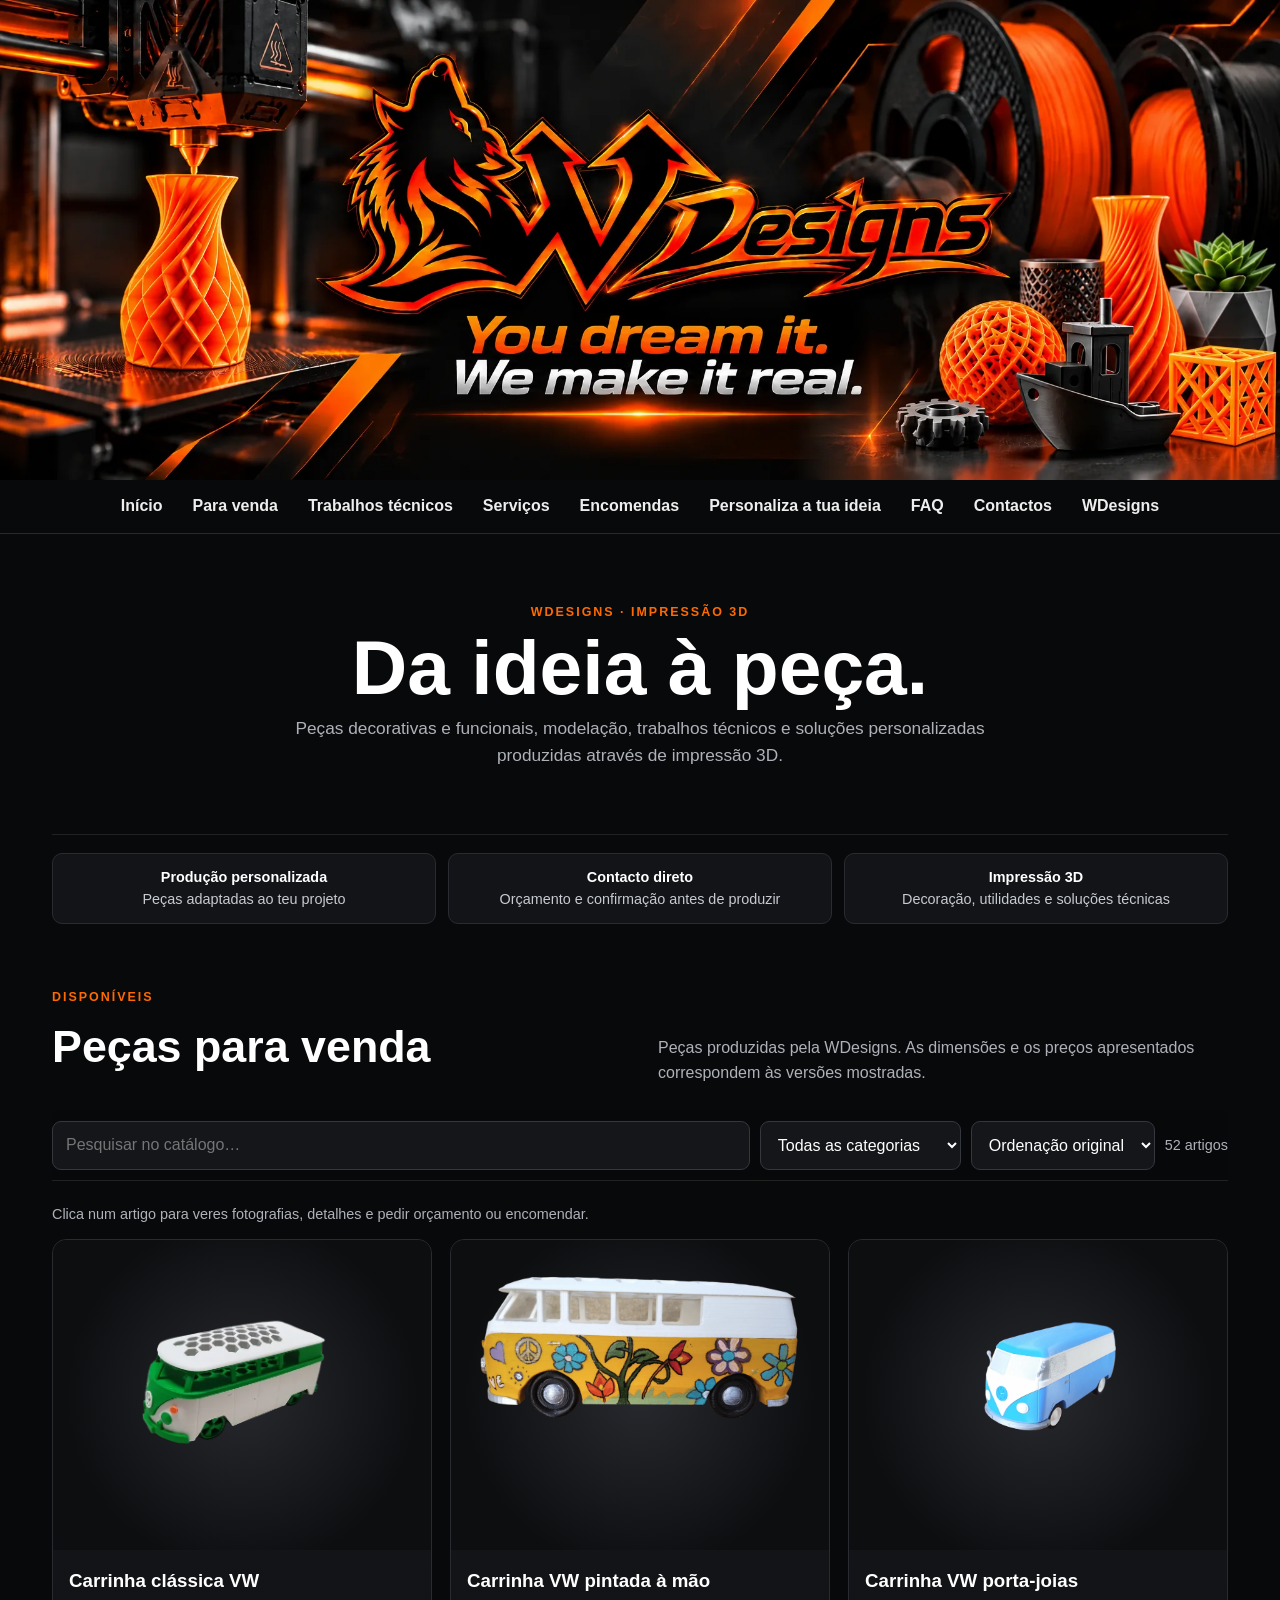
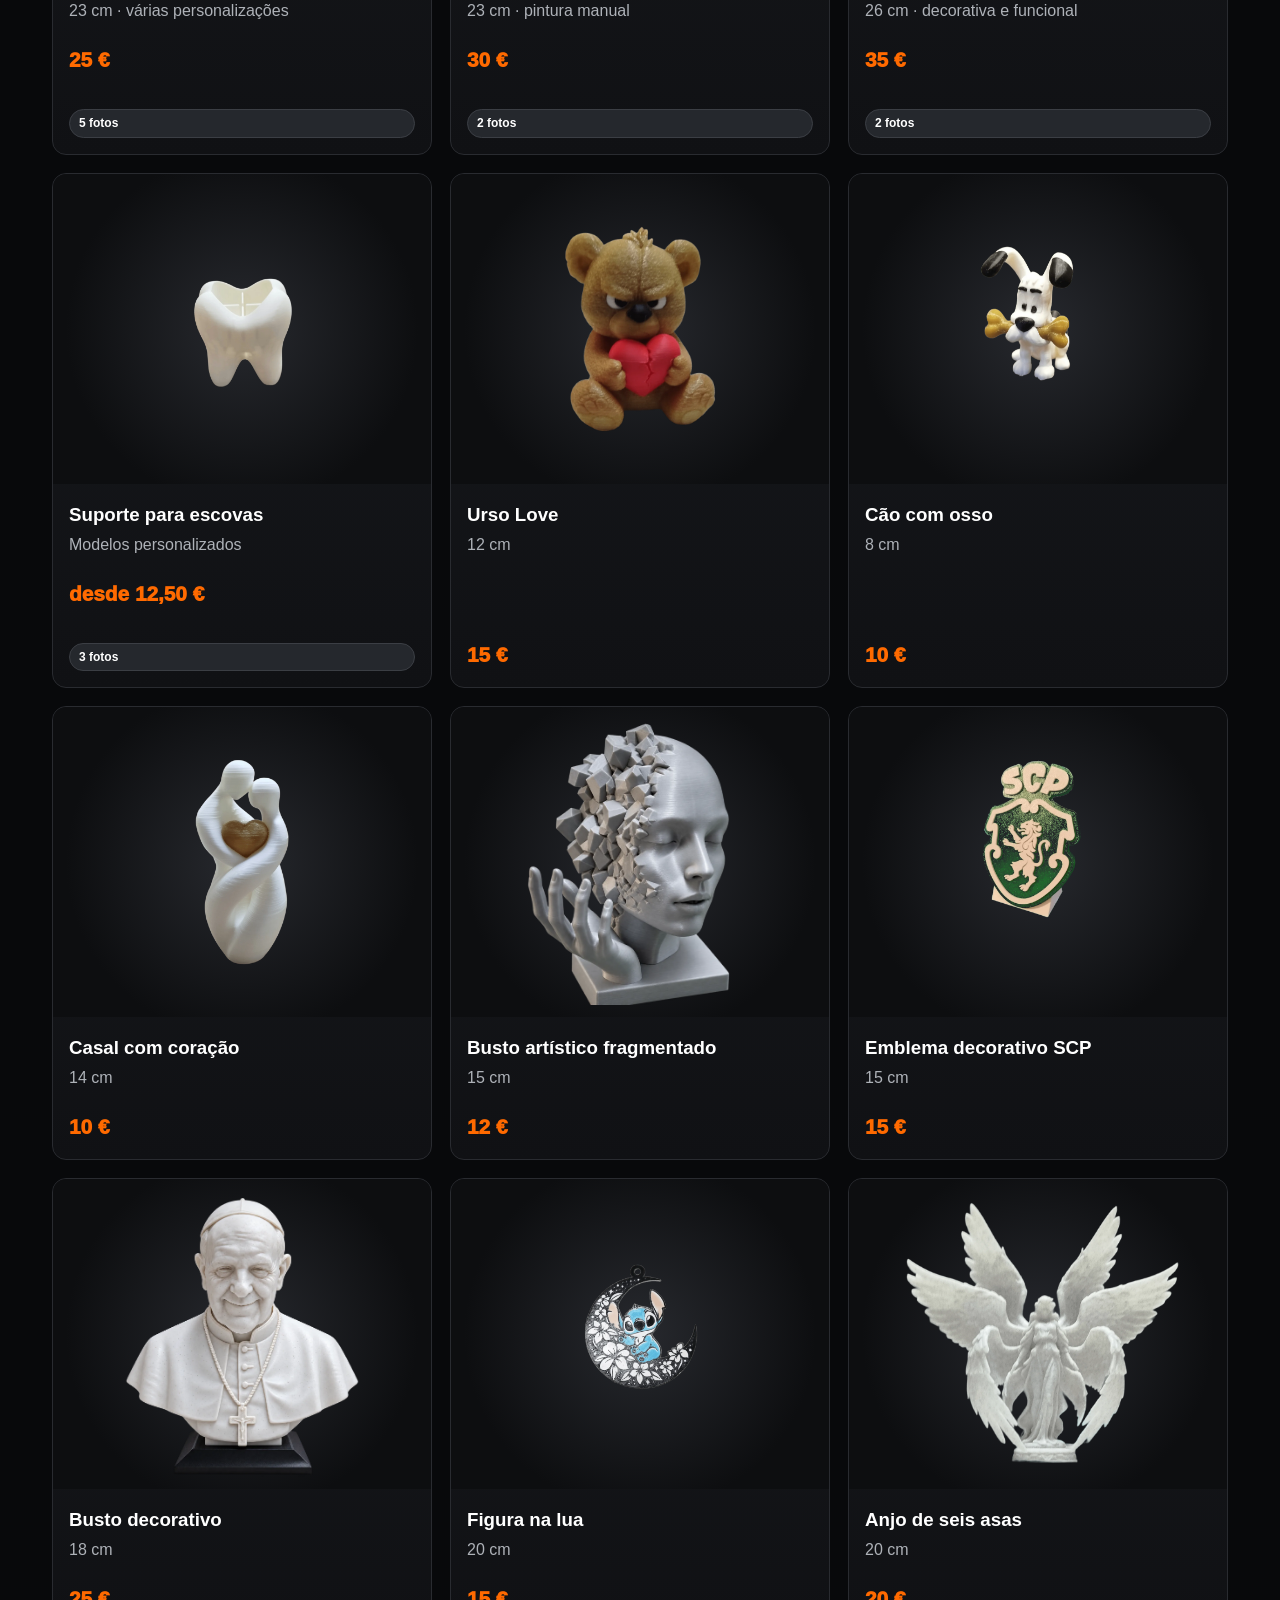
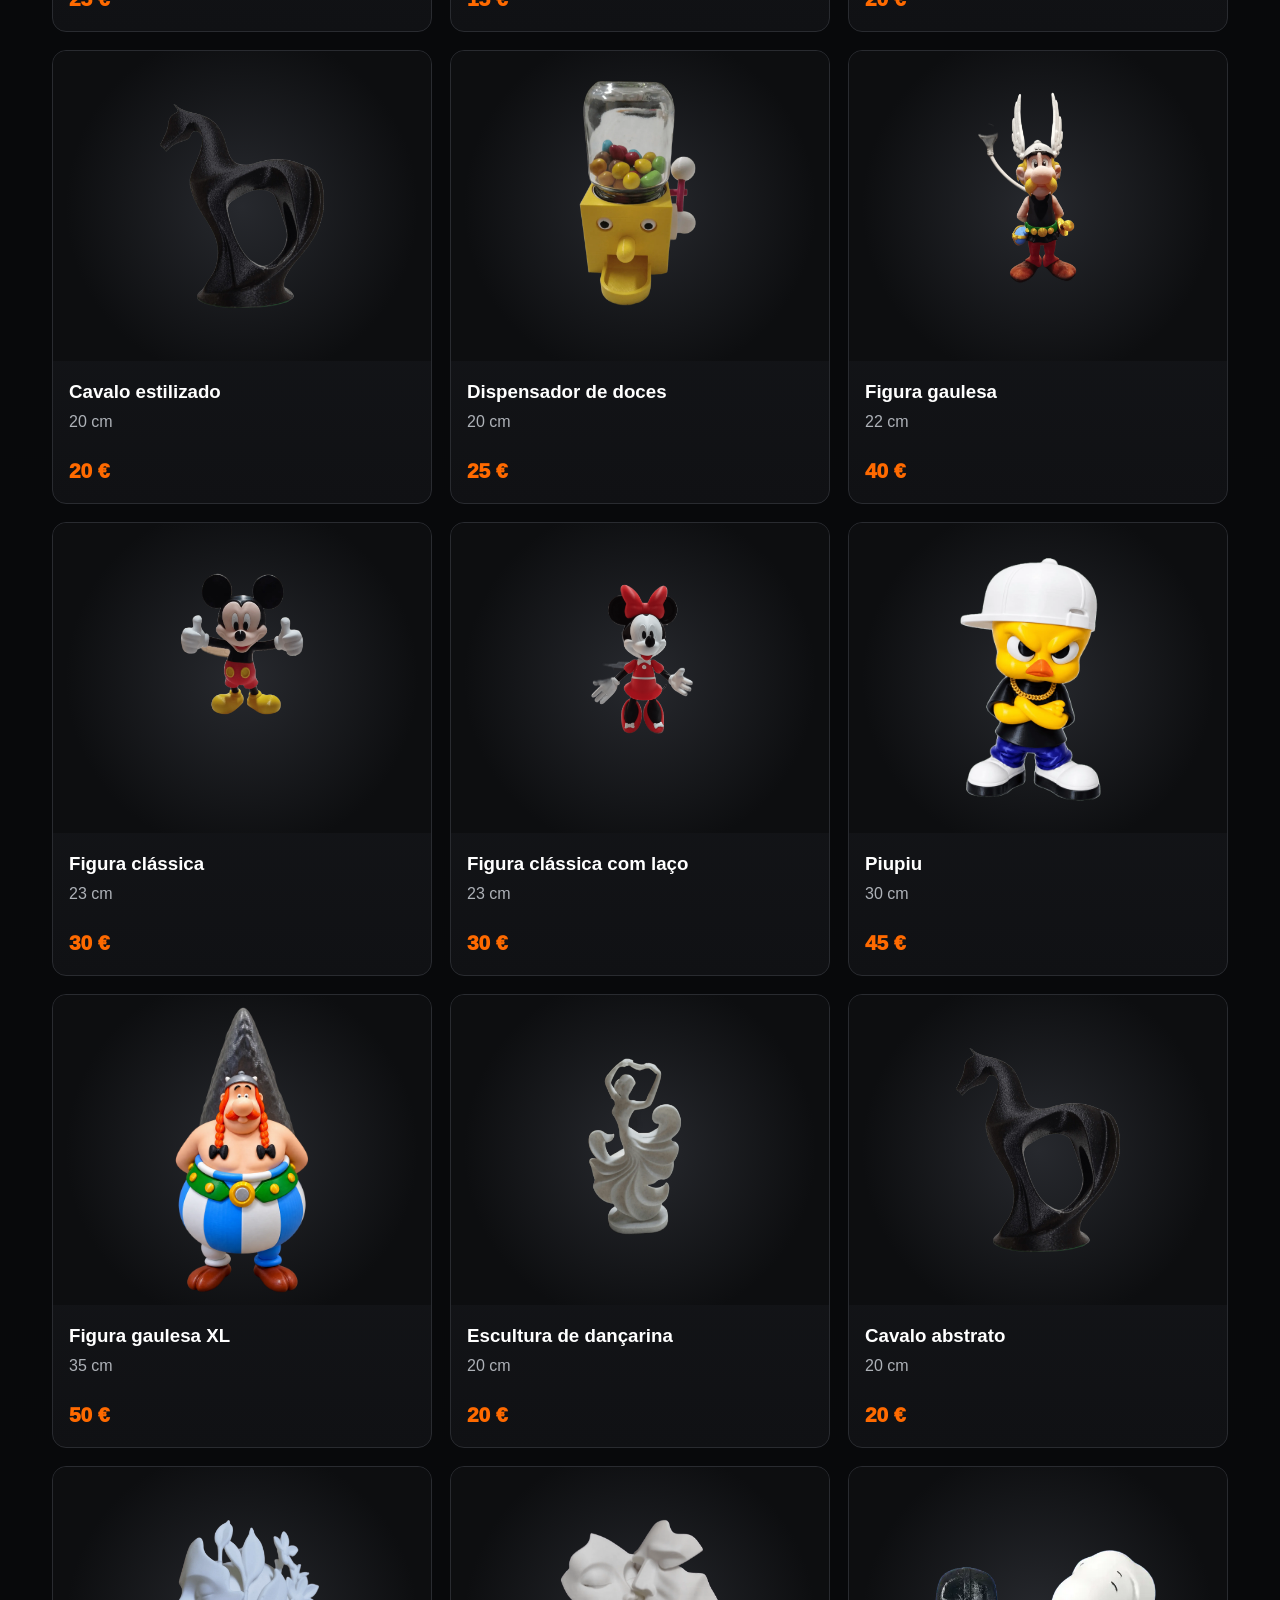
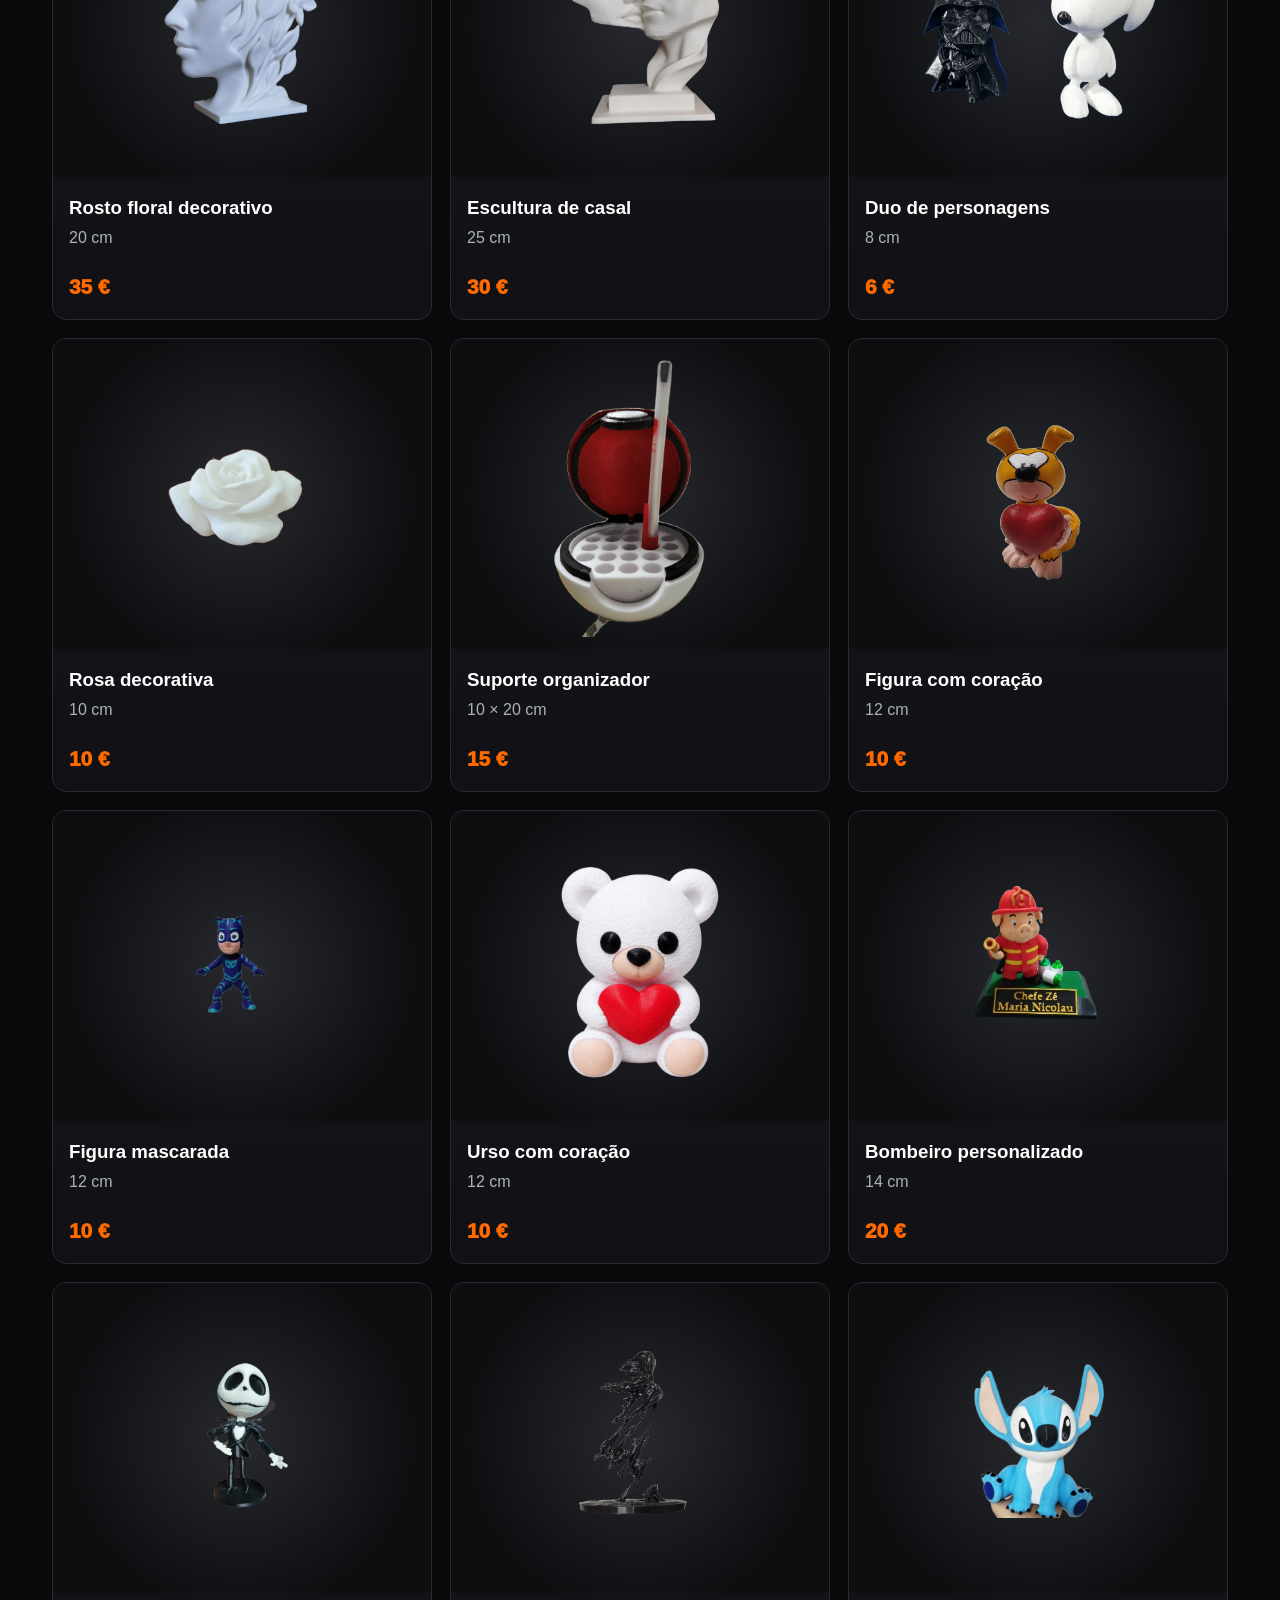
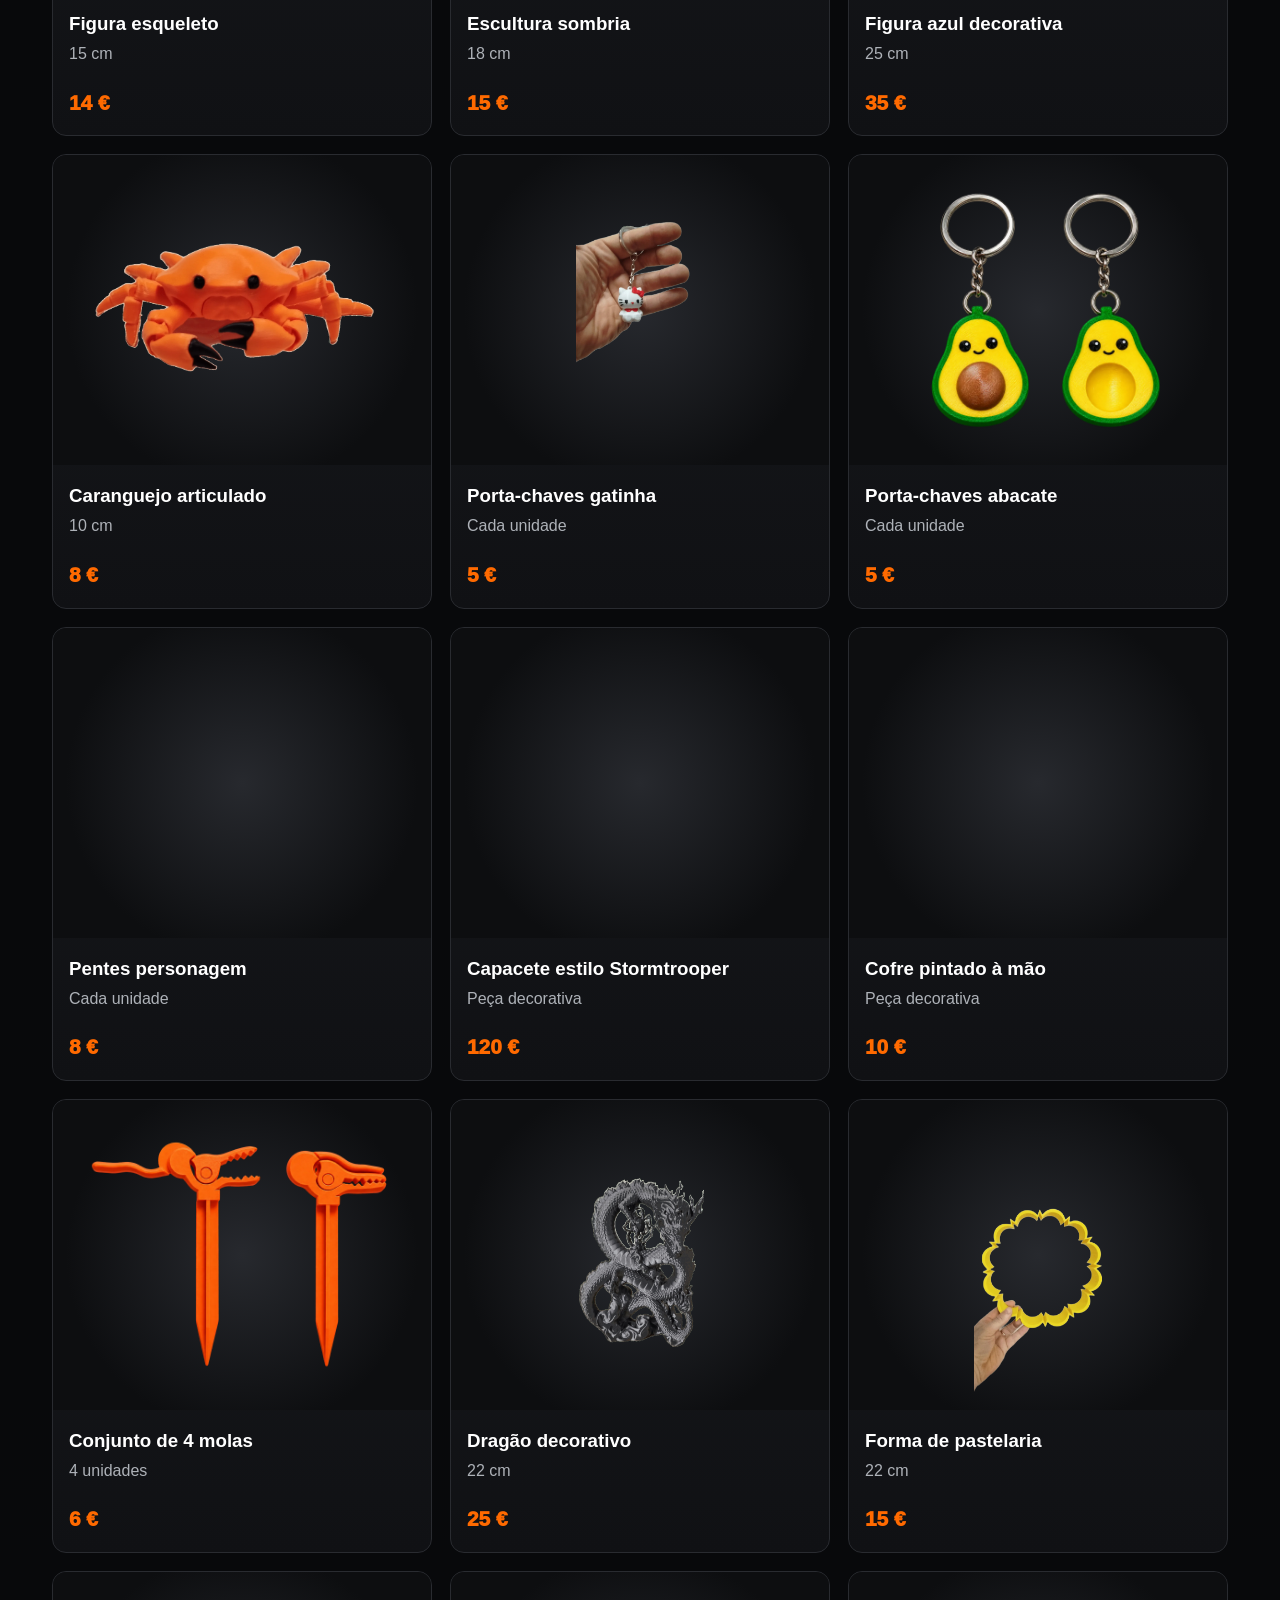
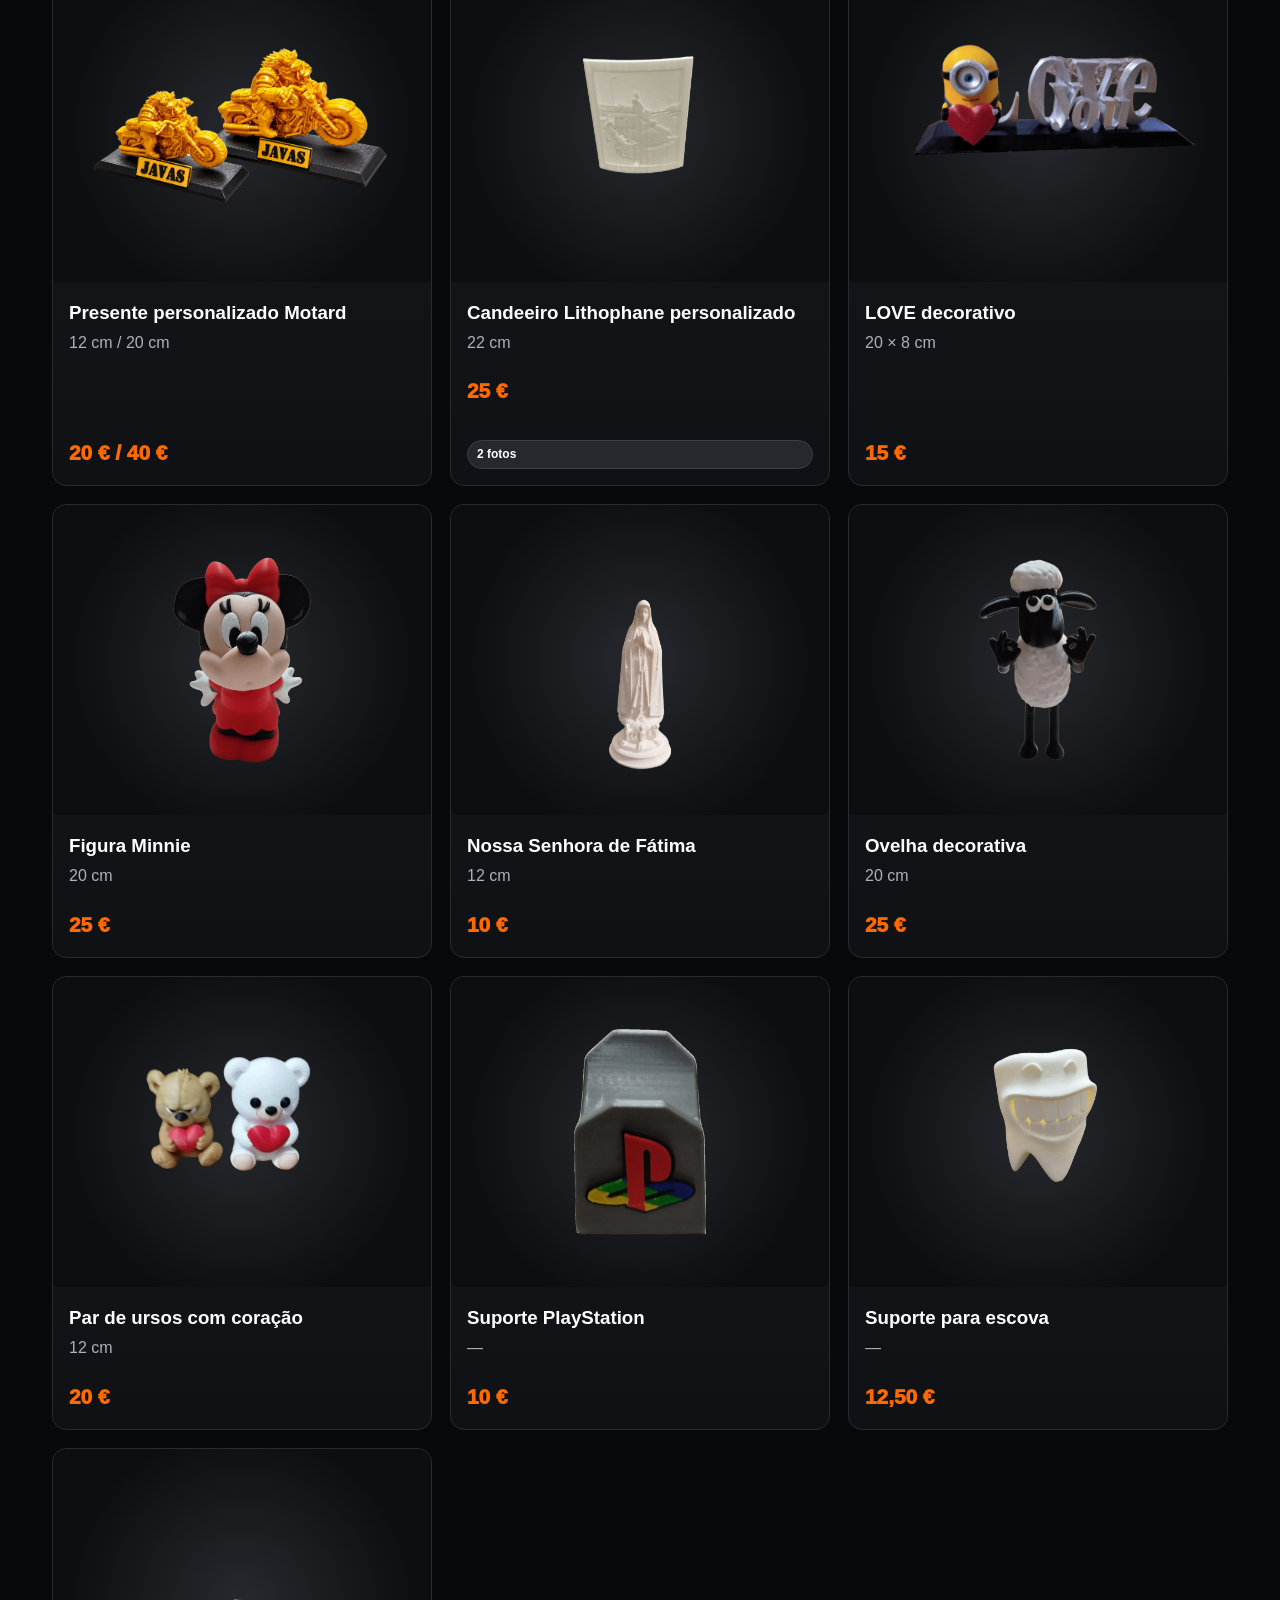
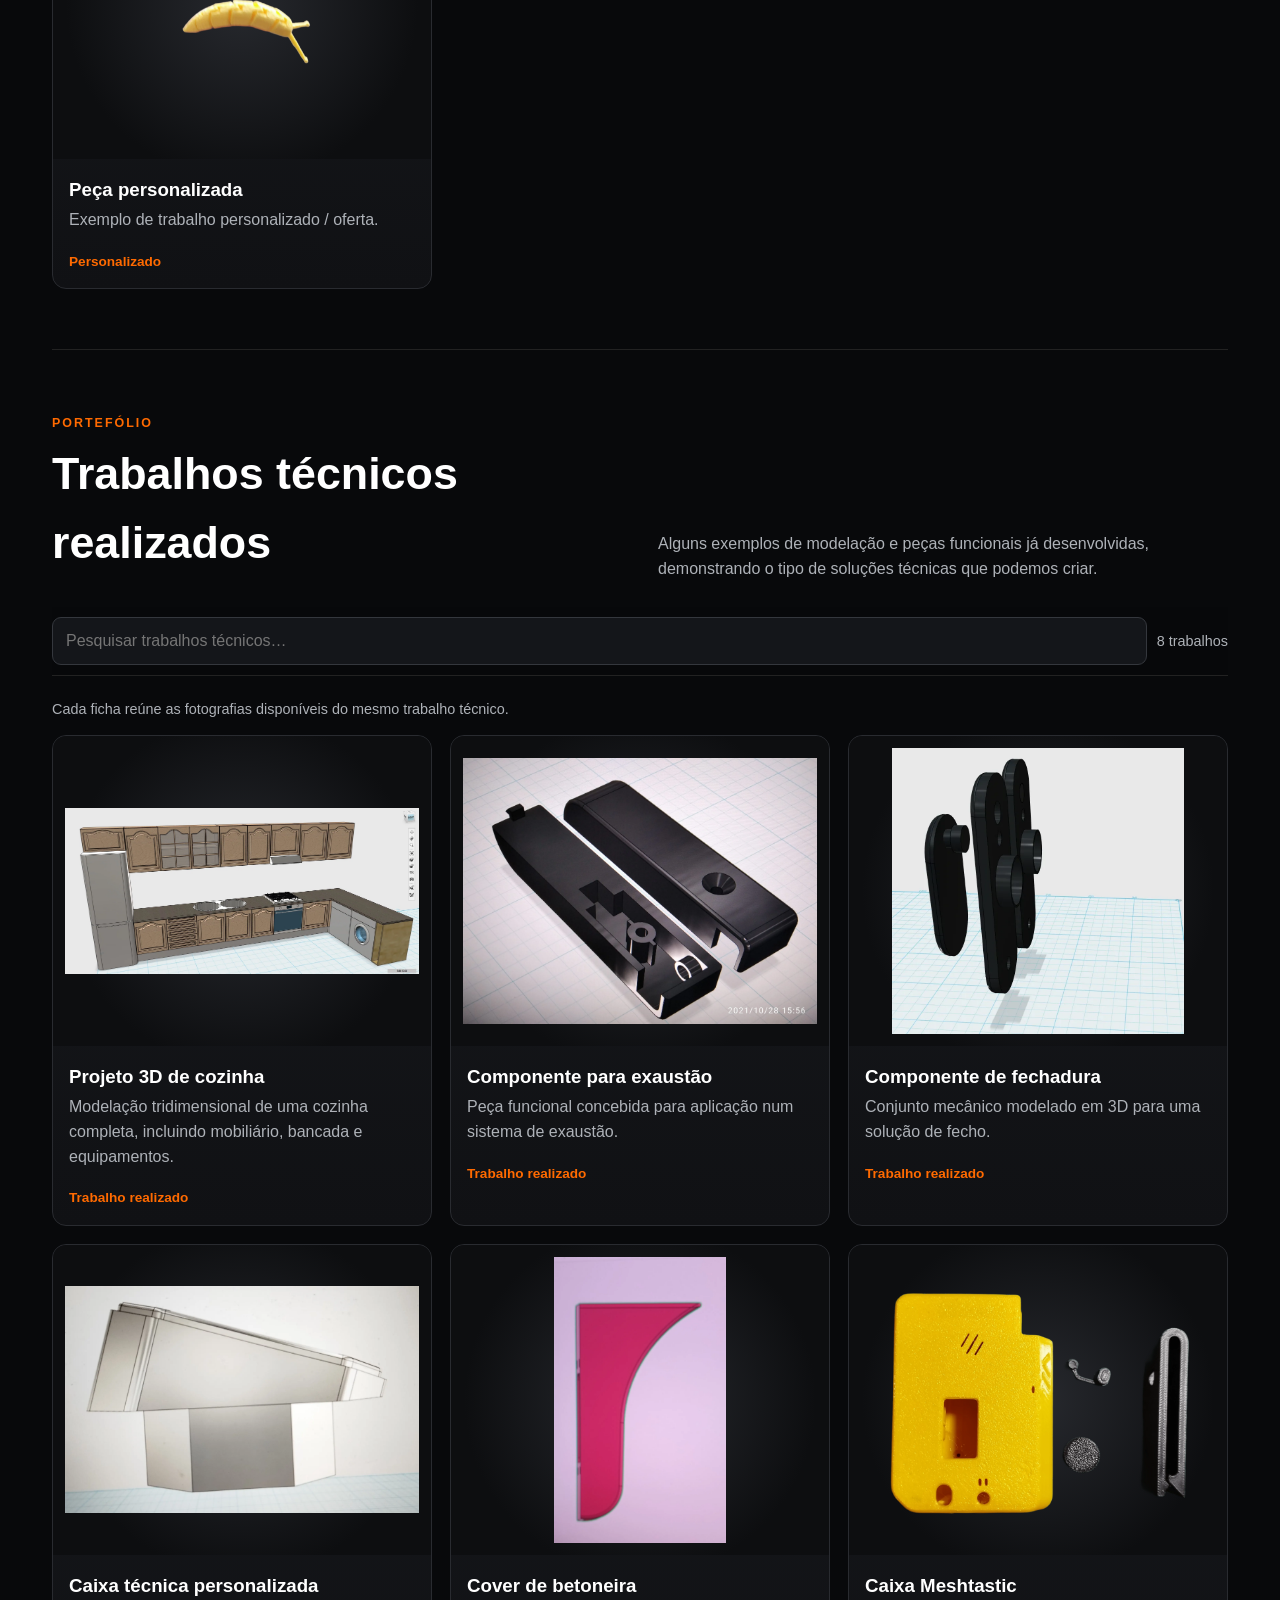
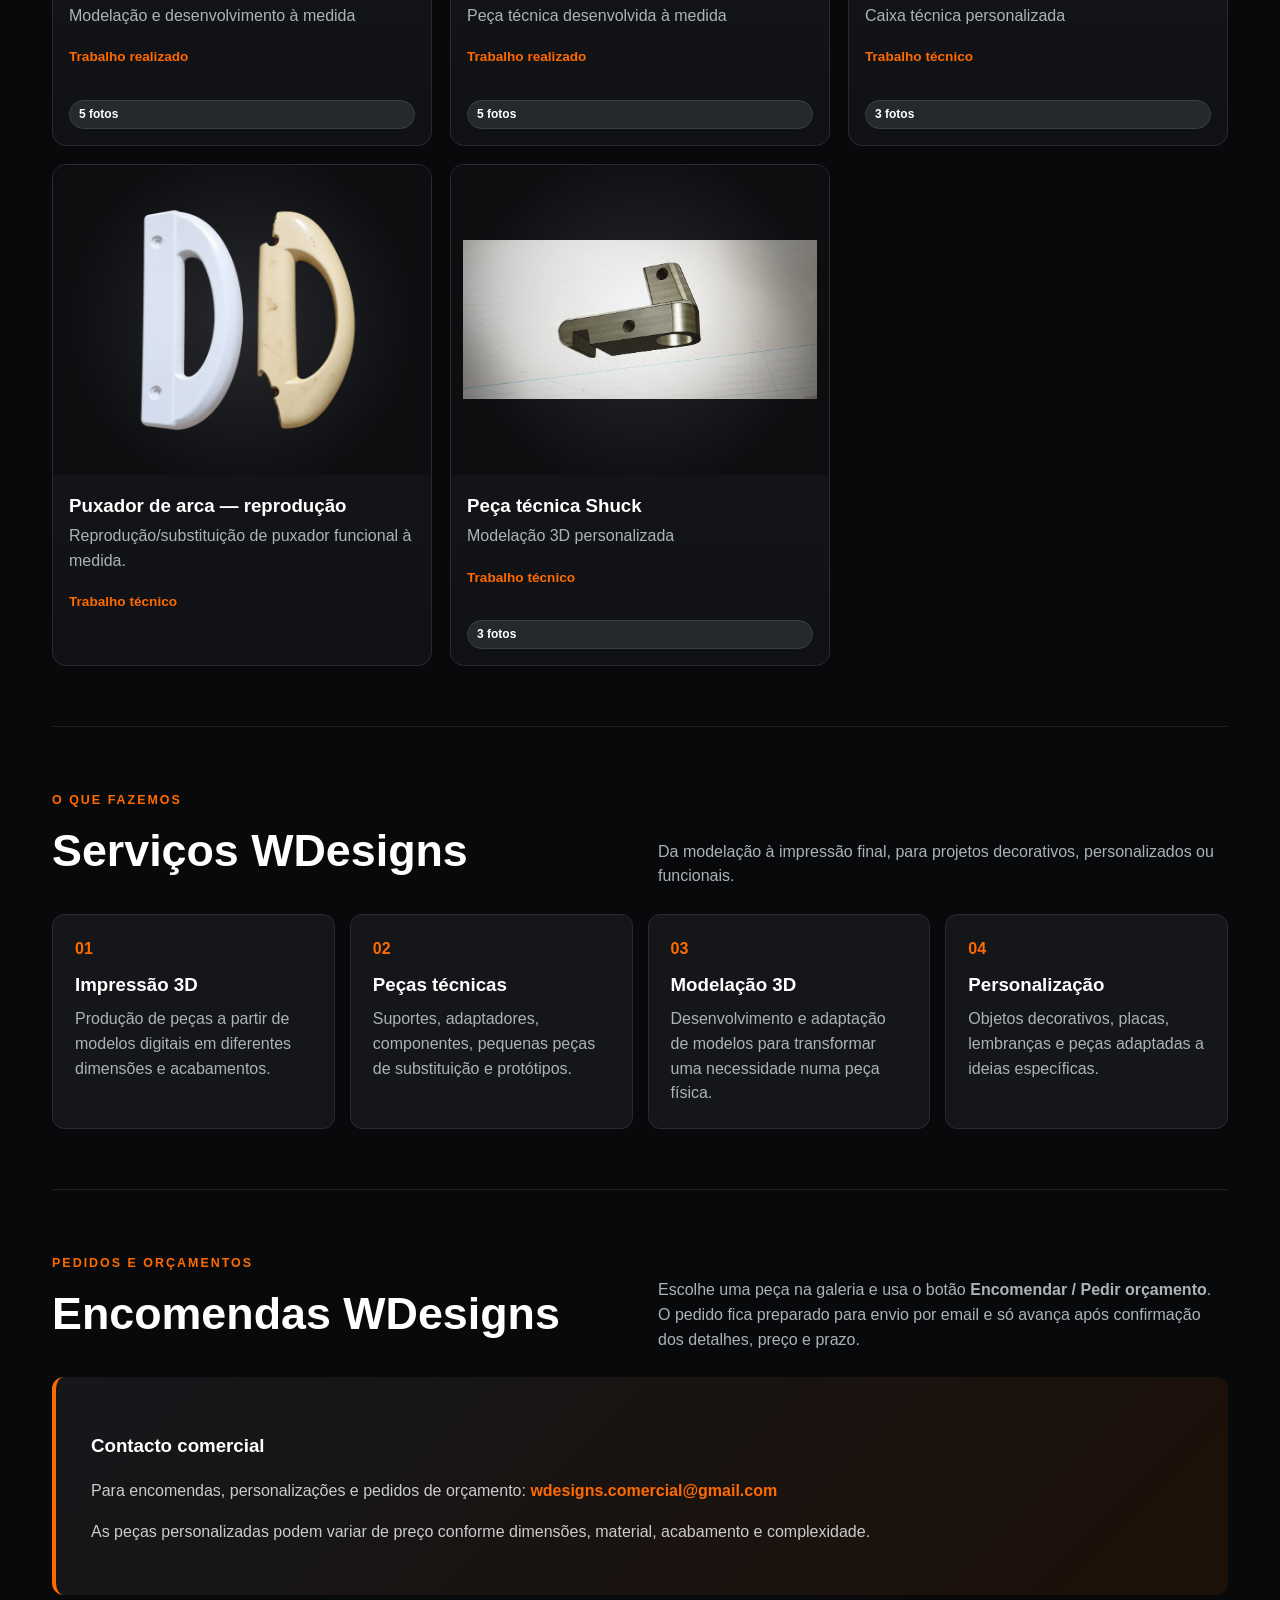
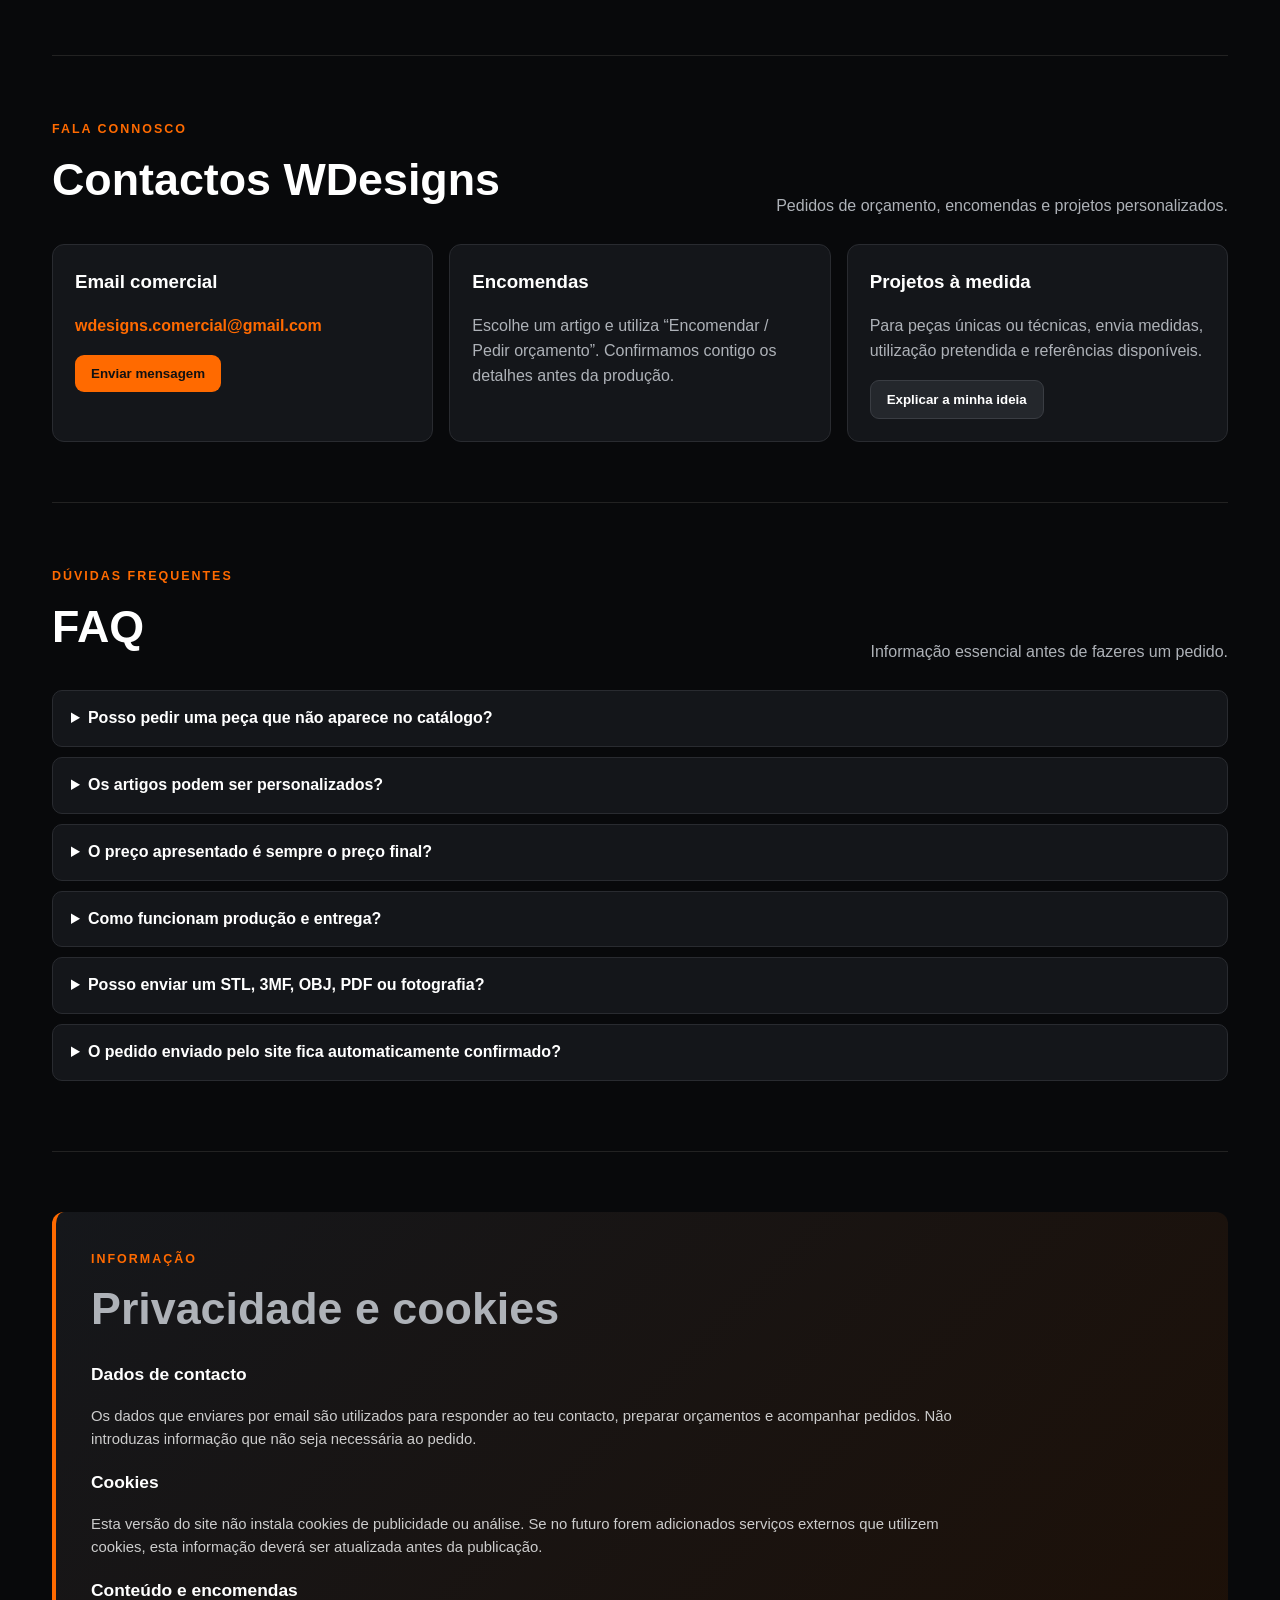
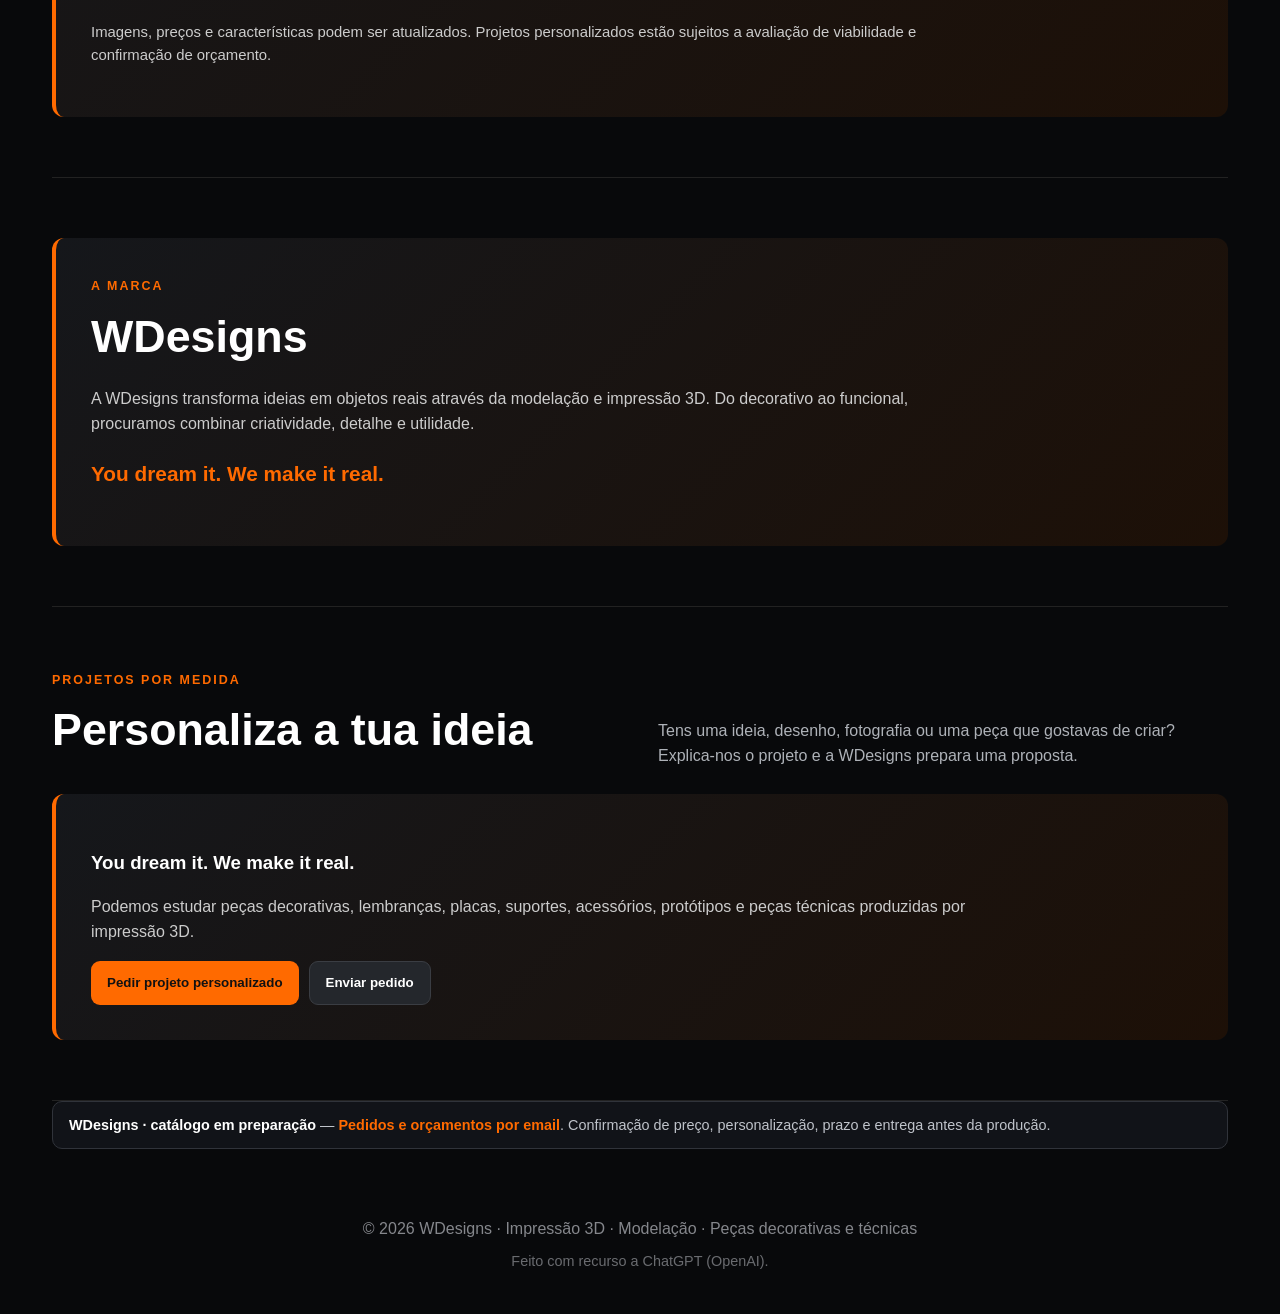
==== commit 30e52d2e: "Ativar envio direto de pedidos e contactos pelo site" ====
--- a/index.html
+++ b/index.html
@@ -116,11 +116,11 @@
 <article><span class="num">03</span><h3>Modelação 3D</h3><p>Desenvolvimento e adaptação de modelos para transformar uma necessidade numa peça física.</p></article>
 <article><span class="num">04</span><h3>Personalização</h3><p>Objetos decorativos, placas, lembranças e peças adaptadas a ideias específicas.</p></article></div></section>
 <section id="encomendas"><div class="head"><div><span class="eyebrow">Pedidos e orçamentos</span><h2>Encomendas WDesigns</h2></div><p>Escolhe uma peça na galeria e usa o botão <strong>Encomendar / Pedir orçamento</strong>. O pedido fica preparado para envio por email e só avança após confirmação dos detalhes, preço e prazo.</p></div><div class="about"><h3>Contacto comercial</h3><p>Para encomendas, personalizações e pedidos de orçamento: <a class="email-link" href="mailto:wdesigns.comercial@gmail.com">wdesigns.comercial@gmail.com</a></p><p>As peças personalizadas podem variar de preço conforme dimensões, material, acabamento e complexidade.</p></div></section>
-<section id="contactos"><div class="head"><div><span class="eyebrow">Fala connosco</span><h2>Contactos WDesigns</h2></div><p>Pedidos de orçamento, encomendas e projetos personalizados.</p></div><div class="info-grid"><article class="info-card"><h3>Email comercial</h3><p><a class="email-link" href="mailto:wdesigns.comercial@gmail.com">wdesigns.comercial@gmail.com</a></p><a class="btn" href="mailto:wdesigns.comercial@gmail.com?subject=Contacto%20WDesigns">Enviar email</a></article><article class="info-card"><h3>Encomendas</h3><p>Escolhe um artigo e utiliza “Encomendar / Pedir orçamento”. Confirmamos contigo os detalhes antes da produção.</p></article><article class="info-card"><h3>Projetos à medida</h3><p>Para peças únicas ou técnicas, envia medidas, utilização pretendida e referências disponíveis.</p><button class="btn secondary" onclick="customDlg.showModal()">Explicar a minha ideia</button></article></div></section>
+<section id="contactos"><div class="head"><div><span class="eyebrow">Fala connosco</span><h2>Contactos WDesigns</h2></div><p>Pedidos de orçamento, encomendas e projetos personalizados.</p></div><div class="info-grid"><article class="info-card"><h3>Email comercial</h3><p><a class="email-link" href="mailto:wdesigns.comercial@gmail.com">wdesigns.comercial@gmail.com</a></p><button class="btn" type="button" onclick="customDlg.showModal()">Enviar mensagem</button></article><article class="info-card"><h3>Encomendas</h3><p>Escolhe um artigo e utiliza “Encomendar / Pedir orçamento”. Confirmamos contigo os detalhes antes da produção.</p></article><article class="info-card"><h3>Projetos à medida</h3><p>Para peças únicas ou técnicas, envia medidas, utilização pretendida e referências disponíveis.</p><button class="btn secondary" onclick="customDlg.showModal()">Explicar a minha ideia</button></article></div></section>
 <section class="faq" id="faq"><div class="head"><div><span class="eyebrow">Dúvidas frequentes</span><h2>FAQ</h2></div><p>Informação essencial antes de fazeres um pedido.</p></div><details><summary>Posso pedir uma peça que não aparece no catálogo?</summary><p>Sim. Utiliza “Personaliza a tua ideia” e descreve o projeto. A viabilidade e o orçamento são confirmados antes da produção.</p></details><details><summary>Os artigos podem ser personalizados?</summary><p>Depende do modelo. Cores, dimensões, texto e outros detalhes podem ser avaliados caso a caso.</p></details><details><summary>O preço apresentado é sempre o preço final?</summary><p>O preço indicado corresponde à versão apresentada. Alterações de dimensões, material, acabamento ou complexidade podem alterar o orçamento.</p></details><details><summary>Como funcionam produção e entrega?</summary><p>Prazo, método e custo de entrega são combinados no momento da confirmação da encomenda, de acordo com o artigo e o destino.</p></details><details><summary>Posso enviar um STL, 3MF, OBJ, PDF ou fotografia?</summary><p>Sim. O formulário personalizado identifica os ficheiros escolhidos; no sistema atual, deves anexá-los manualmente ao email antes de enviar.</p></details><details><summary>O pedido enviado pelo site fica automaticamente confirmado?</summary><p>Não. O envio serve para iniciar o contacto. A WDesigns confirma depois o artigo, personalização, preço, prazo e condições de entrega antes da produção.</p></details></section>
 <section id="privacidade"><div class="about legal"><span class="eyebrow">Informação</span><h2>Privacidade e cookies</h2><h3>Dados de contacto</h3><p>Os dados que enviares por email são utilizados para responder ao teu contacto, preparar orçamentos e acompanhar pedidos. Não introduzas informação que não seja necessária ao pedido.</p><h3>Cookies</h3><p>Esta versão do site não instala cookies de publicidade ou análise. Se no futuro forem adicionados serviços externos que utilizem cookies, esta informação deverá ser atualizada antes da publicação.</p><h3>Conteúdo e encomendas</h3><p>Imagens, preços e características podem ser atualizados. Projetos personalizados estão sujeitos a avaliação de viabilidade e confirmação de orçamento.</p></div></section>
 <section id="sobre"><div class="about"><span class="eyebrow">A marca</span><h2>WDesigns</h2><p>A WDesigns transforma ideias em objetos reais através da modelação e impressão 3D. Do decorativo ao funcional, procuramos combinar criatividade, detalhe e utilidade.</p><p class="slogan">You dream it. We make it real.</p></div></section>
-<section id="personaliza"><div class="head"><div><span class="eyebrow">Projetos por medida</span><h2>Personaliza a tua ideia</h2></div><p>Tens uma ideia, desenho, fotografia ou uma peça que gostavas de criar? Explica-nos o projeto e a WDesigns prepara uma proposta.</p></div><div class="about"><h3>You dream it. We make it real.</h3><p>Podemos estudar peças decorativas, lembranças, placas, suportes, acessórios, protótipos e peças técnicas produzidas por impressão 3D.</p><div class="product-actions"><button class="btn" onclick="customDlg.showModal()">Pedir projeto personalizado</button><a class="btn secondary" href="mailto:wdesigns.comercial@gmail.com?subject=Projeto%20personalizado%20WDesigns">Contactar por email</a></div></div></section>
+<section id="personaliza"><div class="head"><div><span class="eyebrow">Projetos por medida</span><h2>Personaliza a tua ideia</h2></div><p>Tens uma ideia, desenho, fotografia ou uma peça que gostavas de criar? Explica-nos o projeto e a WDesigns prepara uma proposta.</p></div><div class="about"><h3>You dream it. We make it real.</h3><p>Podemos estudar peças decorativas, lembranças, placas, suportes, acessórios, protótipos e peças técnicas produzidas por impressão 3D.</p><div class="product-actions"><button class="btn" onclick="customDlg.showModal()">Pedir projeto personalizado</button><button class="btn secondary" type="button" onclick="customDlg.showModal()">Enviar pedido</button></div></div></section>
 <div class="statusbar"><strong>WDesigns · catálogo em preparação</strong> — <span>Pedidos e orçamentos por email</span>. Confirmação de preço, personalização, prazo e entrega antes da produção.</div><button class="btn mobile-order" id="mobileOrder" type="button">Pedir orçamento / Encomendar</button><button aria-label="Voltar ao topo" class="topbtn" id="topBtn" title="Voltar ao topo">↑</button><footer>© 2026 WDesigns · Impressão 3D · Modelação · Peças decorativas e técnicas<br/><span style="display:inline-block;margin-top:8px;opacity:.78;font-size:.9em">Feito com recurso a ChatGPT (OpenAI).</span></footer>
 <dialog aria-labelledby="dt" id="dlg"><button aria-label="Fechar" onclick="dlg.close()">×</button><img alt="Imagem do artigo selecionado" id="di"/><div class="thumbs" id="thumbs"></div><h3 id="dt"></h3><p id="dd"></p><p id="dp"></p><div class="product-meta"><div><small>Dimensões / versão</small><span id="dsize">Ver descrição</span></div><div><small>Material</small><span id="dmat">Impressão 3D</span></div><div><small>Personalização</small><span id="dcustom">Disponível sob consulta</span></div></div><div class="product-actions"><button class="btn" id="orderBtn">Encomendar / Pedir orçamento</button><a class="btn secondary" href="mailto:wdesigns.comercial@gmail.com">Email WDesigns</a></div></dialog>
 <dialog aria-labelledby="orderTitle" id="orderDlg"><button aria-label="Fechar" onclick="orderDlg.close()">×</button><h3 id="orderTitle">Pedido à WDesigns</h3><p class="order-note">Preenche os dados. Ao clicar em enviar, será aberto o teu programa de email com o pedido dirigido a <strong>wdesigns.comercial@gmail.com</strong>.</p><form class="order-form" id="orderForm"><div class="full"><label>Artigo<input id="oProduct" readonly=""/></label></div><div><label>Nome<input id="oName" placeholder="O teu nome" required=""/></label></div><div><label>Quantidade<input id="oQty" min="1" required="" type="number" value="1"/></label></div><div><label>Email<input id="oEmail" placeholder="nome@email.com" required="" type="email"/></label></div><div><label>Telefone (opcional)<input id="oPhone" placeholder="Contacto" type="tel"/></label></div><div class="full"><label>Personalização / observações<textarea id="oNotes" placeholder="Cores, dimensões, texto, alterações ou outras indicações..."></textarea></label></div><div class="full"><button class="btn" type="submit">Preparar email de encomenda</button></div></form></dialog>
@@ -130,28 +130,57 @@
 let currentProduct={};
 function show(c){const imgs=(c.dataset.images||c.dataset.img).split('|');currentProduct={title:c.dataset.title,desc:c.dataset.desc,price:c.dataset.price,isTechnical:!!c.closest('#techGrid')};di.src=imgs[0];dt.textContent=c.dataset.title;dd.textContent=c.dataset.desc;dp.textContent=c.dataset.price|| (currentProduct.isTechnical?'Trabalho realizado · orçamento sob consulta':'Sob consulta');dsize.textContent=c.dataset.size||c.dataset.desc||'Sob consulta';dmat.textContent=c.dataset.material||'Impressão 3D';dcustom.textContent=c.dataset.custom||'Disponível sob consulta';document.getElementById('orderBtn').textContent=currentProduct.isTechnical?'Pedir orçamento semelhante':'Encomendar / Pedir orçamento';thumbs.innerHTML='';if(imgs.length>1){imgs.forEach((src,i)=>{const t=document.createElement('img');t.src=src;t.alt=c.dataset.title+' — foto '+(i+1);if(i===0)t.classList.add('active');t.onclick=()=>{di.src=src;thumbs.querySelectorAll('img').forEach(x=>x.classList.remove('active'));t.classList.add('active')};thumbs.appendChild(t)})}dlg.showModal()}
 document.getElementById('orderBtn').onclick=()=>{document.getElementById('oProduct').value=currentProduct.title+(currentProduct.price?' — '+currentProduct.price:'');dlg.close();orderDlg.showModal()};
-document.getElementById('orderForm').addEventListener('submit',e=>{e.preventDefault();const name=document.getElementById('oName').value.trim(),email=document.getElementById('oEmail').value.trim(),phone=document.getElementById('oPhone').value.trim(),qty=document.getElementById('oQty').value,notes=document.getElementById('oNotes').value.trim();const subject='Pedido WDesigns — '+currentProduct.title;const body=`Olá WDesigns,
-
-Pretendo fazer um pedido / pedir orçamento.
-
-Artigo: ${currentProduct.title}
-Preço apresentado: ${currentProduct.price||'Sob consulta'}
-Quantidade: ${qty}
-
-Nome: ${name}
-Email: ${email}
-Telefone: ${phone||'-'}
-
-Personalização / observações:
-${notes||'Sem observações adicionais.'}
-
-Obrigado.`;window.location.href='mailto:wdesigns.comercial@gmail.com?subject='+encodeURIComponent(subject)+'&body='+encodeURIComponent(body)});
+async function sendWDesignsForm(payload,button,successMessage){
+  const original=button.textContent;
+  button.disabled=true;button.textContent='A enviar…';
+  try{
+    const response=await fetch('https://formsubmit.co/ajax/wdesigns.comercial@gmail.com',{
+      method:'POST',
+      headers:{'Content-Type':'application/json','Accept':'application/json'},
+      body:JSON.stringify({...payload,_template:'table',_captcha:'false',_url:location.href})
+    });
+    const data=await response.json().catch(()=>({}));
+    if(!response.ok||data.success===false) throw new Error('Falha no envio');
+    alert(successMessage);
+    return true;
+  }catch(err){
+    alert('Não foi possível enviar o pedido neste momento. Tenta novamente ou escreve para wdesigns.comercial@gmail.com.');
+    return false;
+  }finally{button.disabled=false;button.textContent=original}
+}
+document.getElementById('orderForm').addEventListener('submit',async e=>{
+  e.preventDefault();
+  const form=e.currentTarget,button=form.querySelector('[type="submit"]');
+  const name=document.getElementById('oName').value.trim(),email=document.getElementById('oEmail').value.trim(),phone=document.getElementById('oPhone').value.trim(),qty=document.getElementById('oQty').value,notes=document.getElementById('oNotes').value.trim();
+  const ok=await sendWDesignsForm({
+    _subject:'Pedido WDesigns — '+currentProduct.title,
+    _replyto:email,
+    Tipo:'Encomenda / Pedido de orçamento',
+    Artigo:currentProduct.title,
+    'Preço apresentado':currentProduct.price||'Sob consulta',
+    Quantidade:qty,Nome:name,Email:email,Telefone:phone||'-',
+    'Personalização / observações':notes||'Sem observações adicionais.'
+  },button,'Pedido enviado com sucesso. A WDesigns entrará em contacto contigo.');
+  if(ok){form.reset();orderDlg.close()}
+});
 [dlg,orderDlg,customDlg].forEach(d=>d.addEventListener('click',e=>{if(e.target===d)d.close()}));
 
 const mobileOrder=document.getElementById('mobileOrder');mobileOrder.onclick=()=>{document.getElementById('oProduct').value='Pedido geral / artigo a indicar';currentProduct={title:'Pedido geral WDesigns',price:'Sob consulta'};orderDlg.showModal()};const topBtn=document.getElementById('topBtn');window.addEventListener('scroll',()=>topBtn.classList.toggle('show',scrollY>600));topBtn.onclick=()=>scrollTo({top:0,behavior:'smooth'});
 [...document.querySelectorAll('a[href^="#"]')].forEach(a=>a.addEventListener('click',()=>{}));
 
-document.getElementById('customForm').addEventListener('submit',function(e){e.preventDefault();const files=[...document.getElementById('cFiles').files].map(f=>f.name).join(', ')||'Nenhum indicado';const v=id=>document.getElementById(id).value;const body=`Olá WDesigns,\n\nGostaria de pedir orçamento para um projeto personalizado.\n\nNome: ${v('cName')}\nEmail: ${v('cEmail')}\nTelefone: ${v('cPhone')||'-'}\nQuantidade: ${v('cQty')||'-'}\nDimensões aproximadas: ${v('cSize')||'-'}\nCores: ${v('cColors')||'-'}\nFinalidade: ${v('cUse')}\nMaterial: ${v('cMaterial')}\nFicheiros de referência: ${files}\n\nDescrição da ideia:\n${v('cDesc')}\n\nObrigado.`;location.href='mailto:wdesigns.comercial@gmail.com?subject='+encodeURIComponent('Projeto personalizado WDesigns')+'&body='+encodeURIComponent(body);});
+document.getElementById('customForm').addEventListener('submit',async function(e){
+  e.preventDefault();
+  const form=e.currentTarget,button=form.querySelector('[type="submit"]'),v=id=>document.getElementById(id).value;
+  const files=[...document.getElementById('cFiles').files].map(f=>f.name).join(', ')||'Nenhum indicado';
+  const ok=await sendWDesignsForm({
+    _subject:'Projeto personalizado WDesigns',_replyto:v('cEmail'),
+    Tipo:'Projeto personalizado',Nome:v('cName'),Email:v('cEmail'),Telefone:v('cPhone')||'-',
+    Quantidade:v('cQty')||'-','Dimensões aproximadas':v('cSize')||'-',Cores:v('cColors')||'-',
+    Finalidade:v('cUse'),Material:v('cMaterial'),'Ficheiros de referência':files,
+    'Descrição da ideia':v('cDesc')
+  },button,'Pedido de projeto enviado com sucesso. A WDesigns entrará em contacto contigo.');
+  if(ok){form.reset();customDlg.close()}
+});
 
 function setupCatalog(){
   const saleGrid=document.getElementById('saleGrid'), saleSearch=document.getElementById('saleSearch'), saleSort=document.getElementById('saleSort'), saleCount=document.getElementById('saleCount');
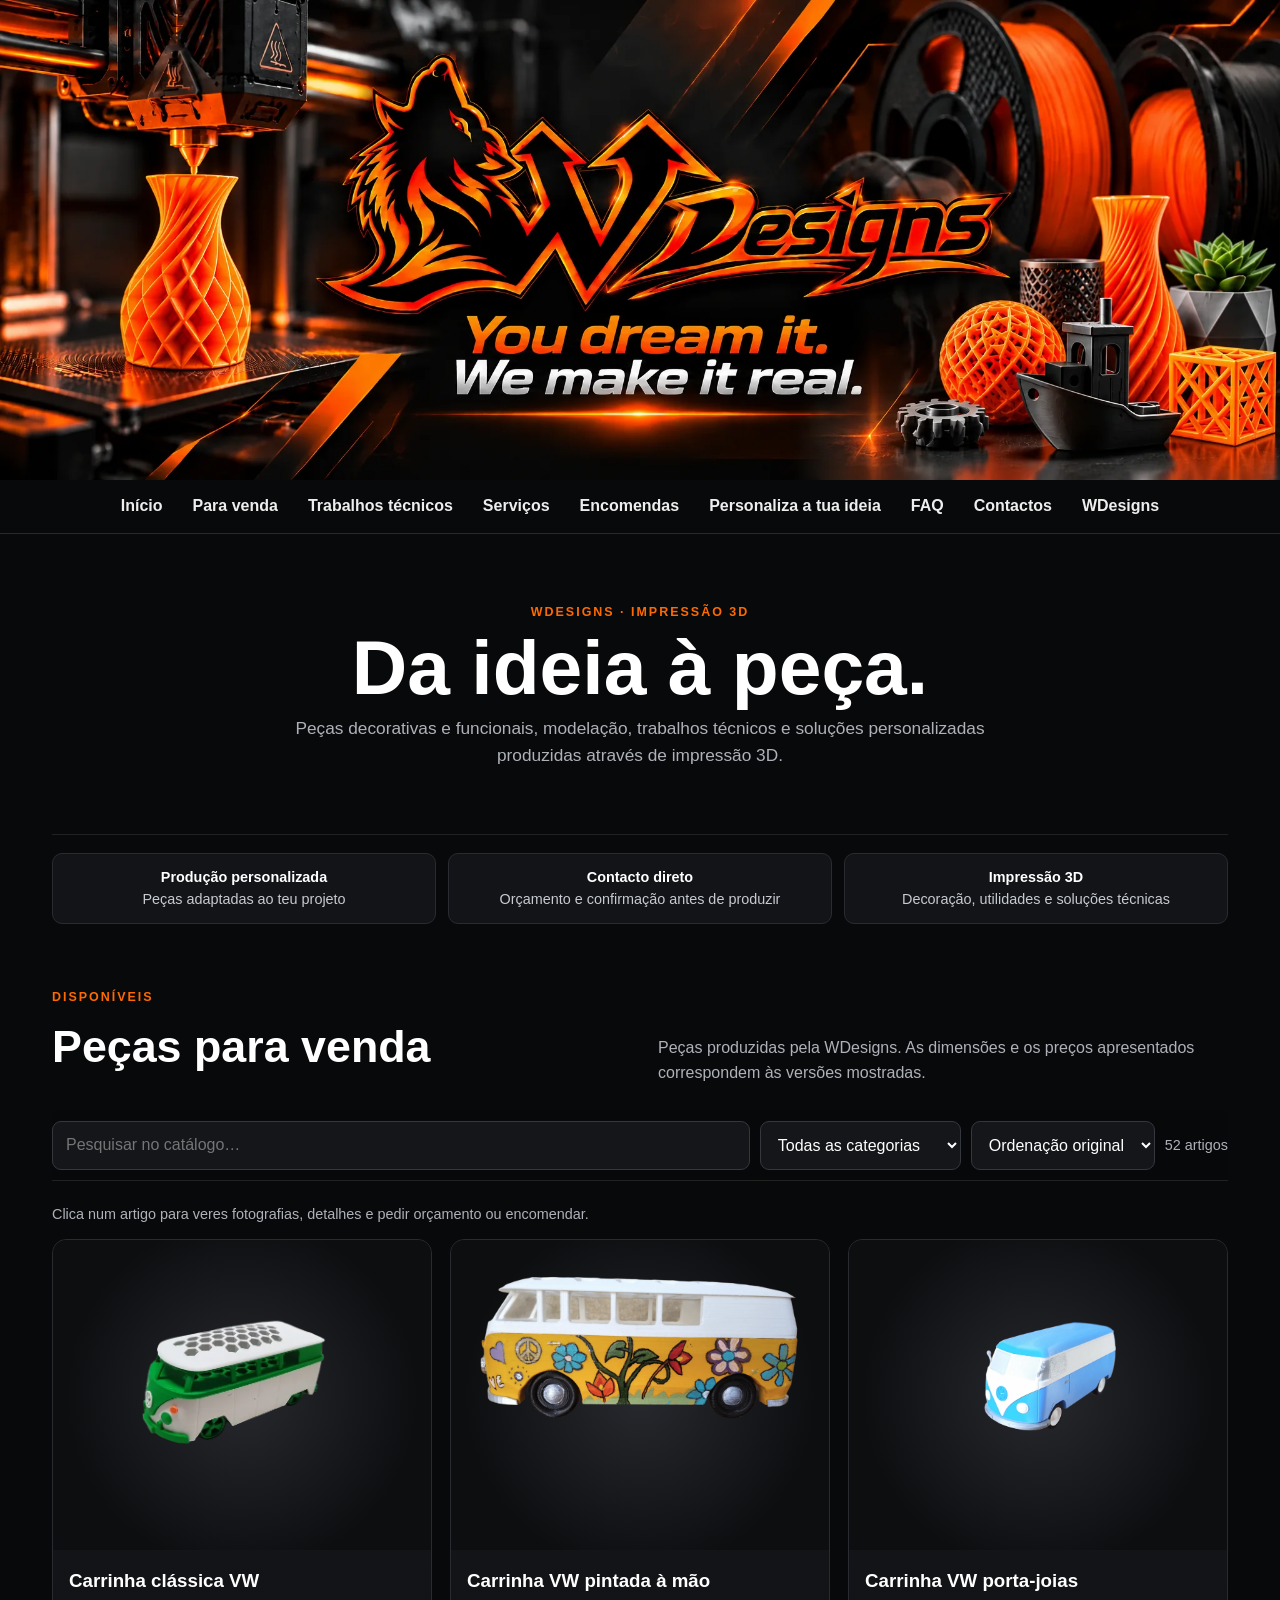
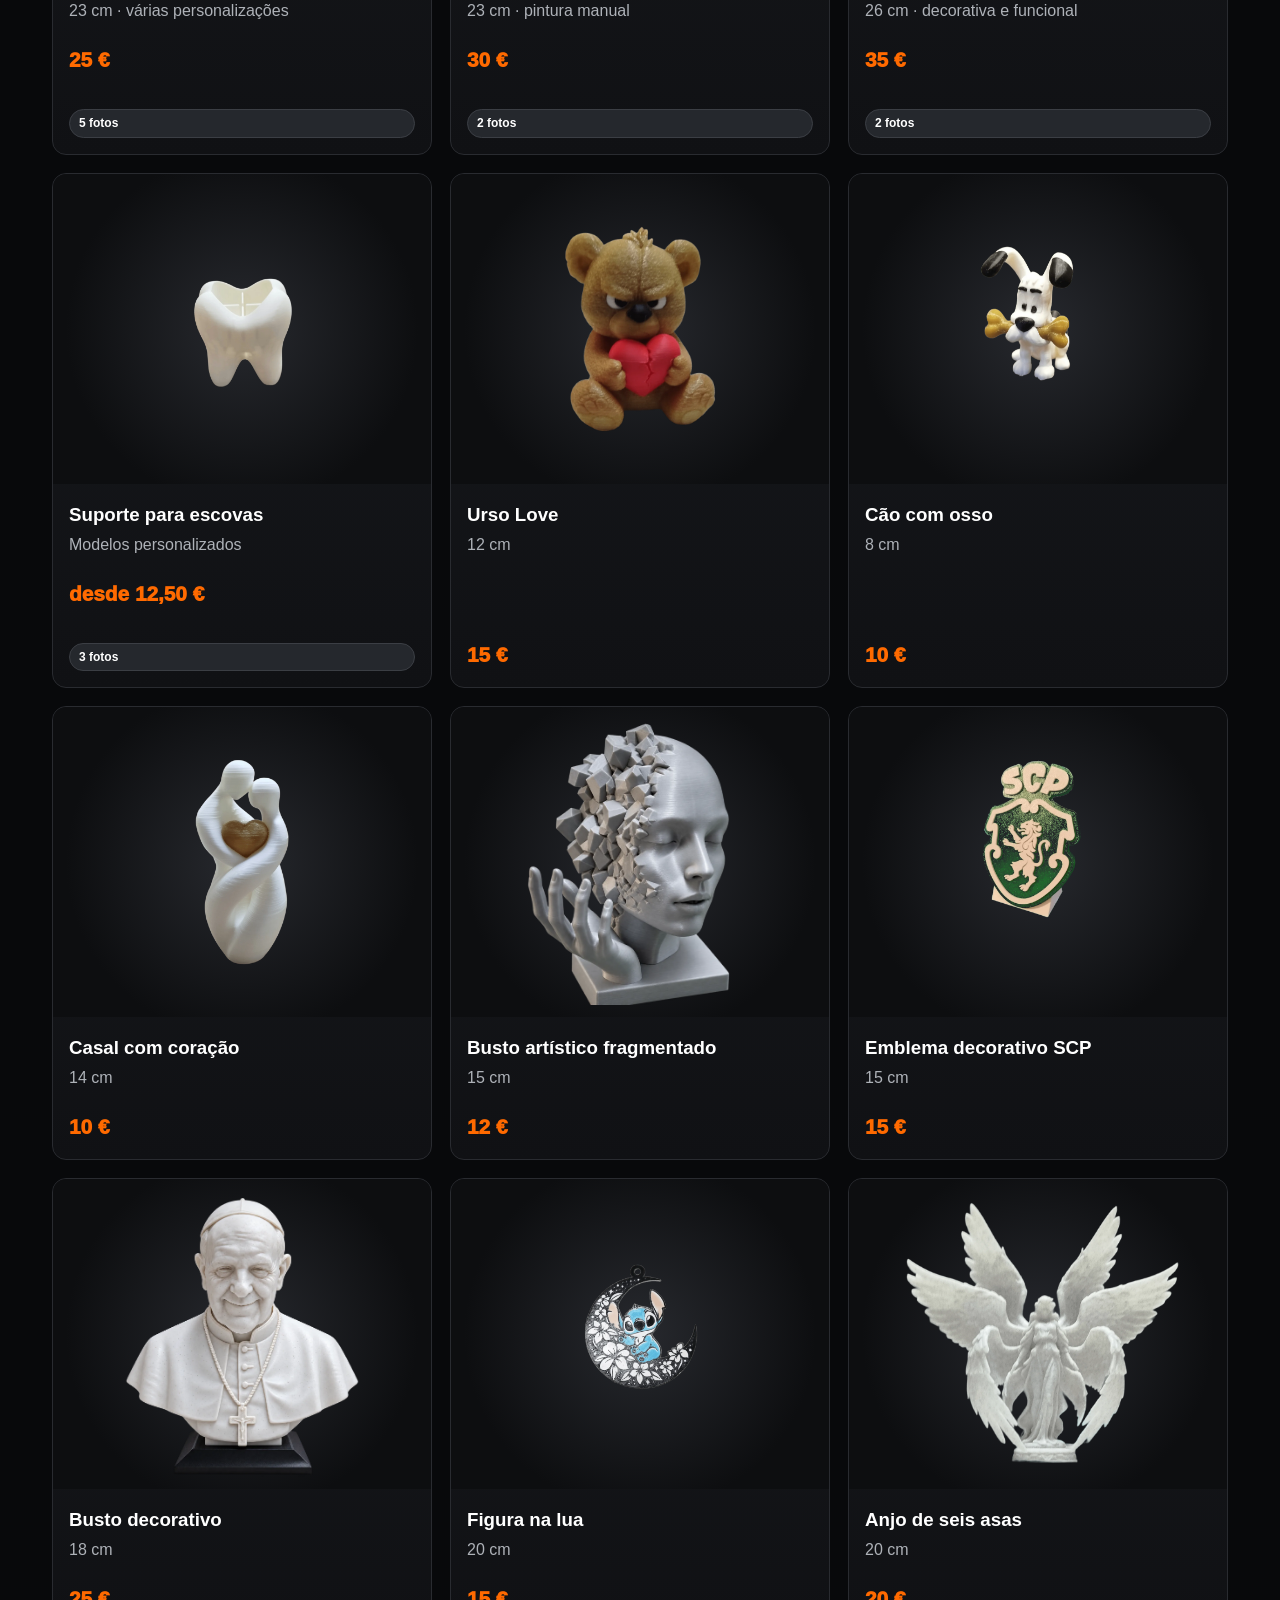
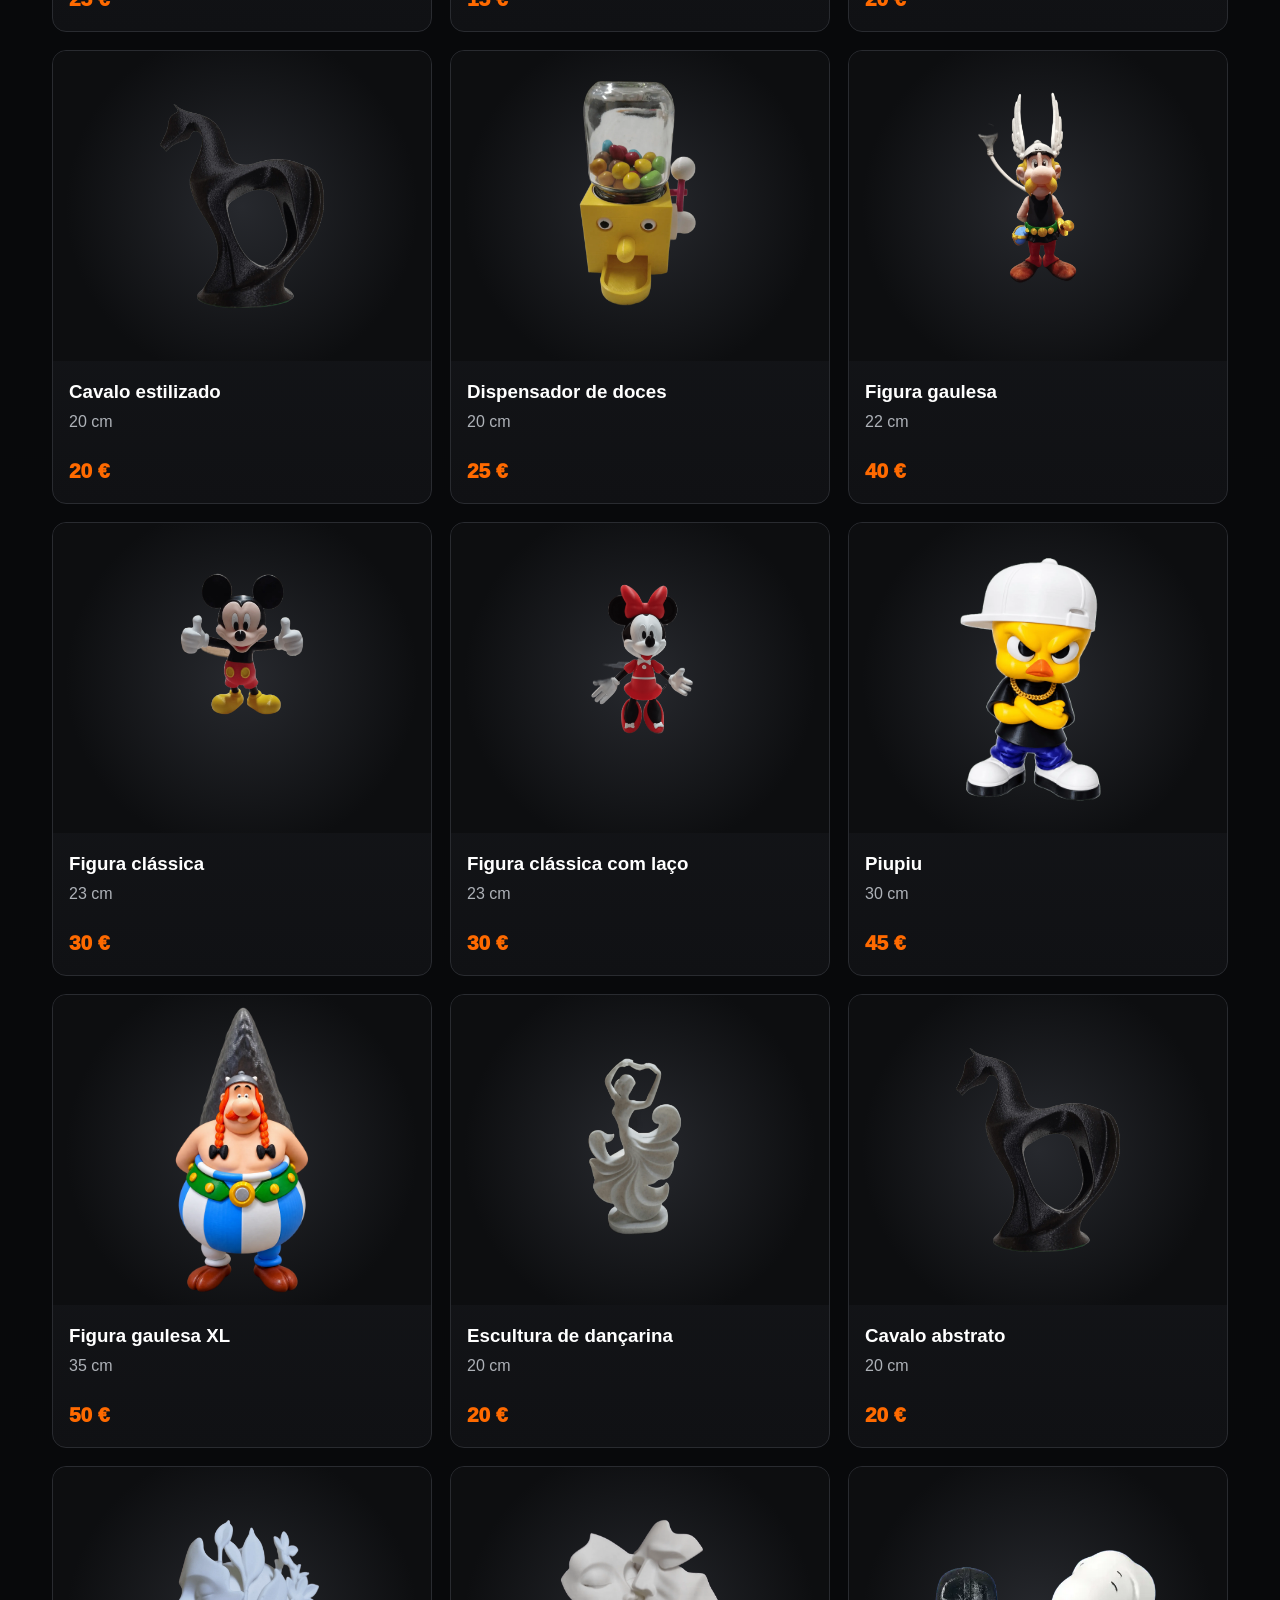
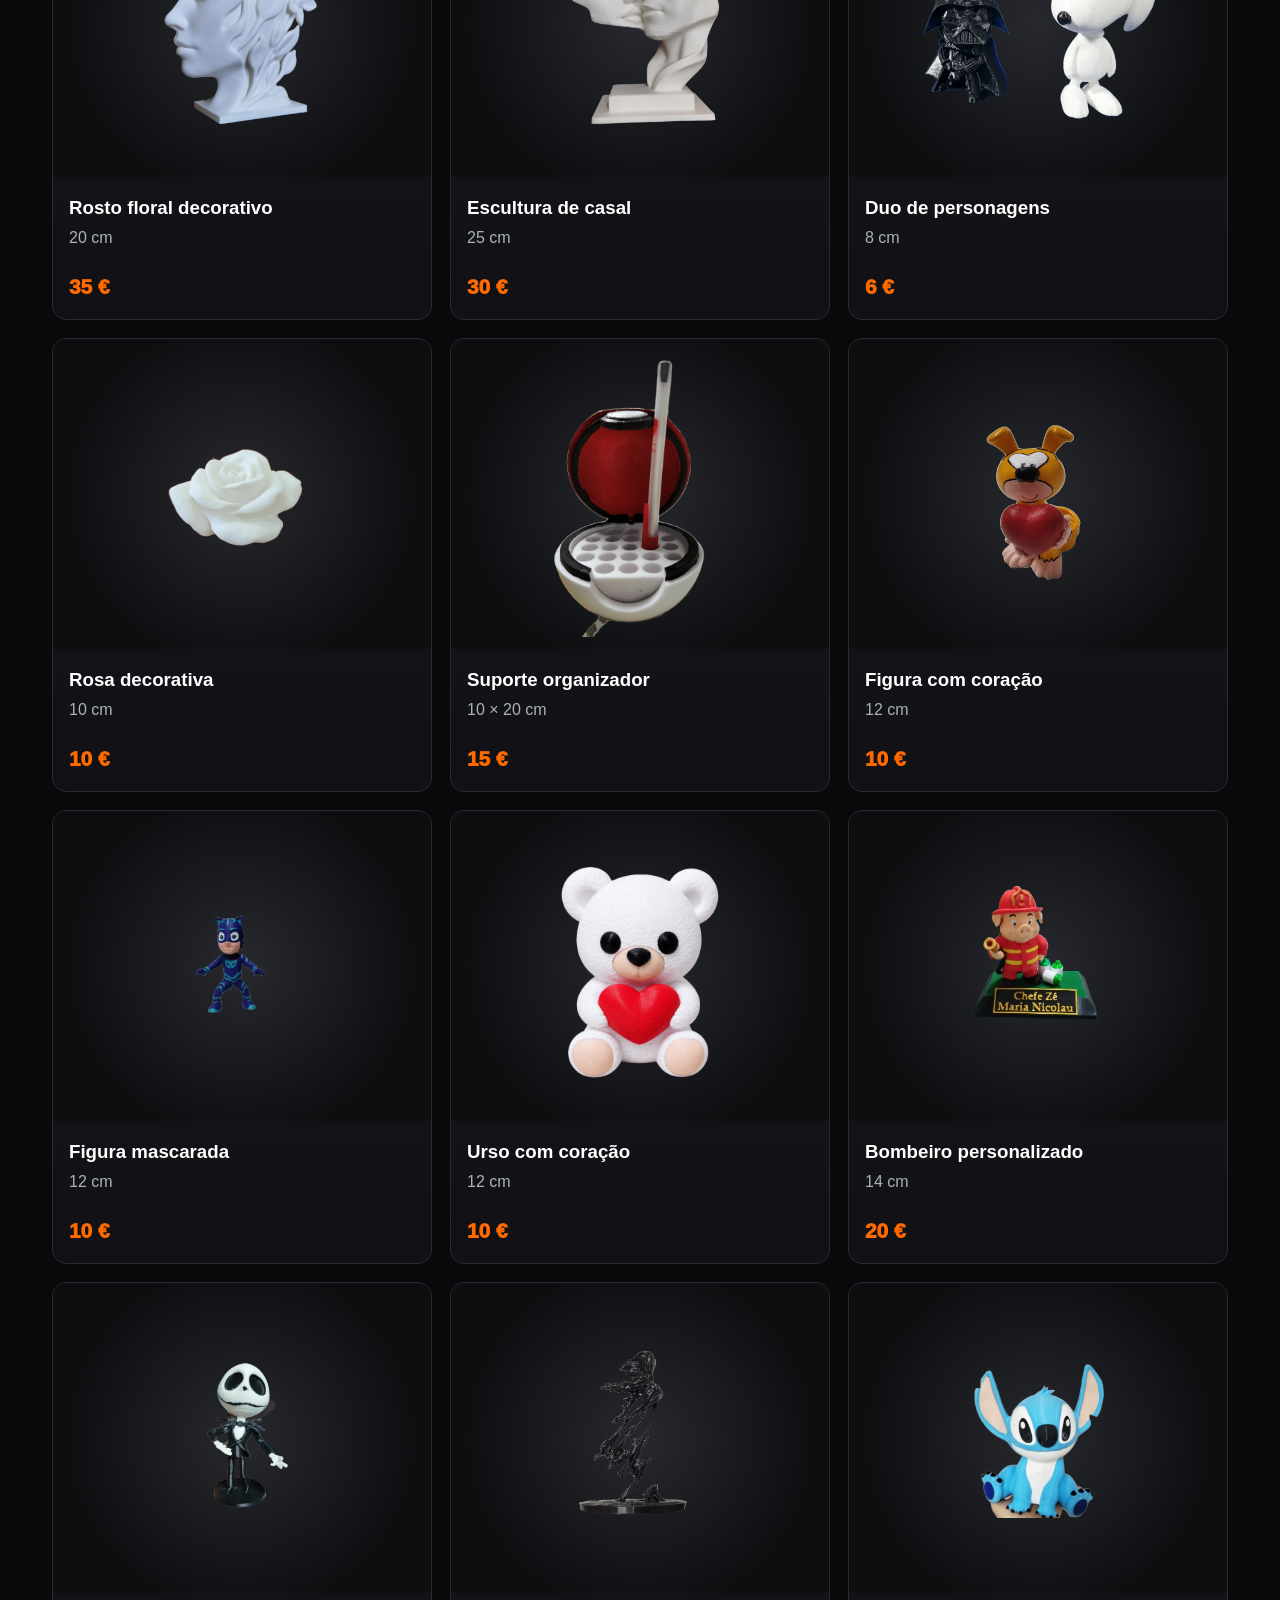
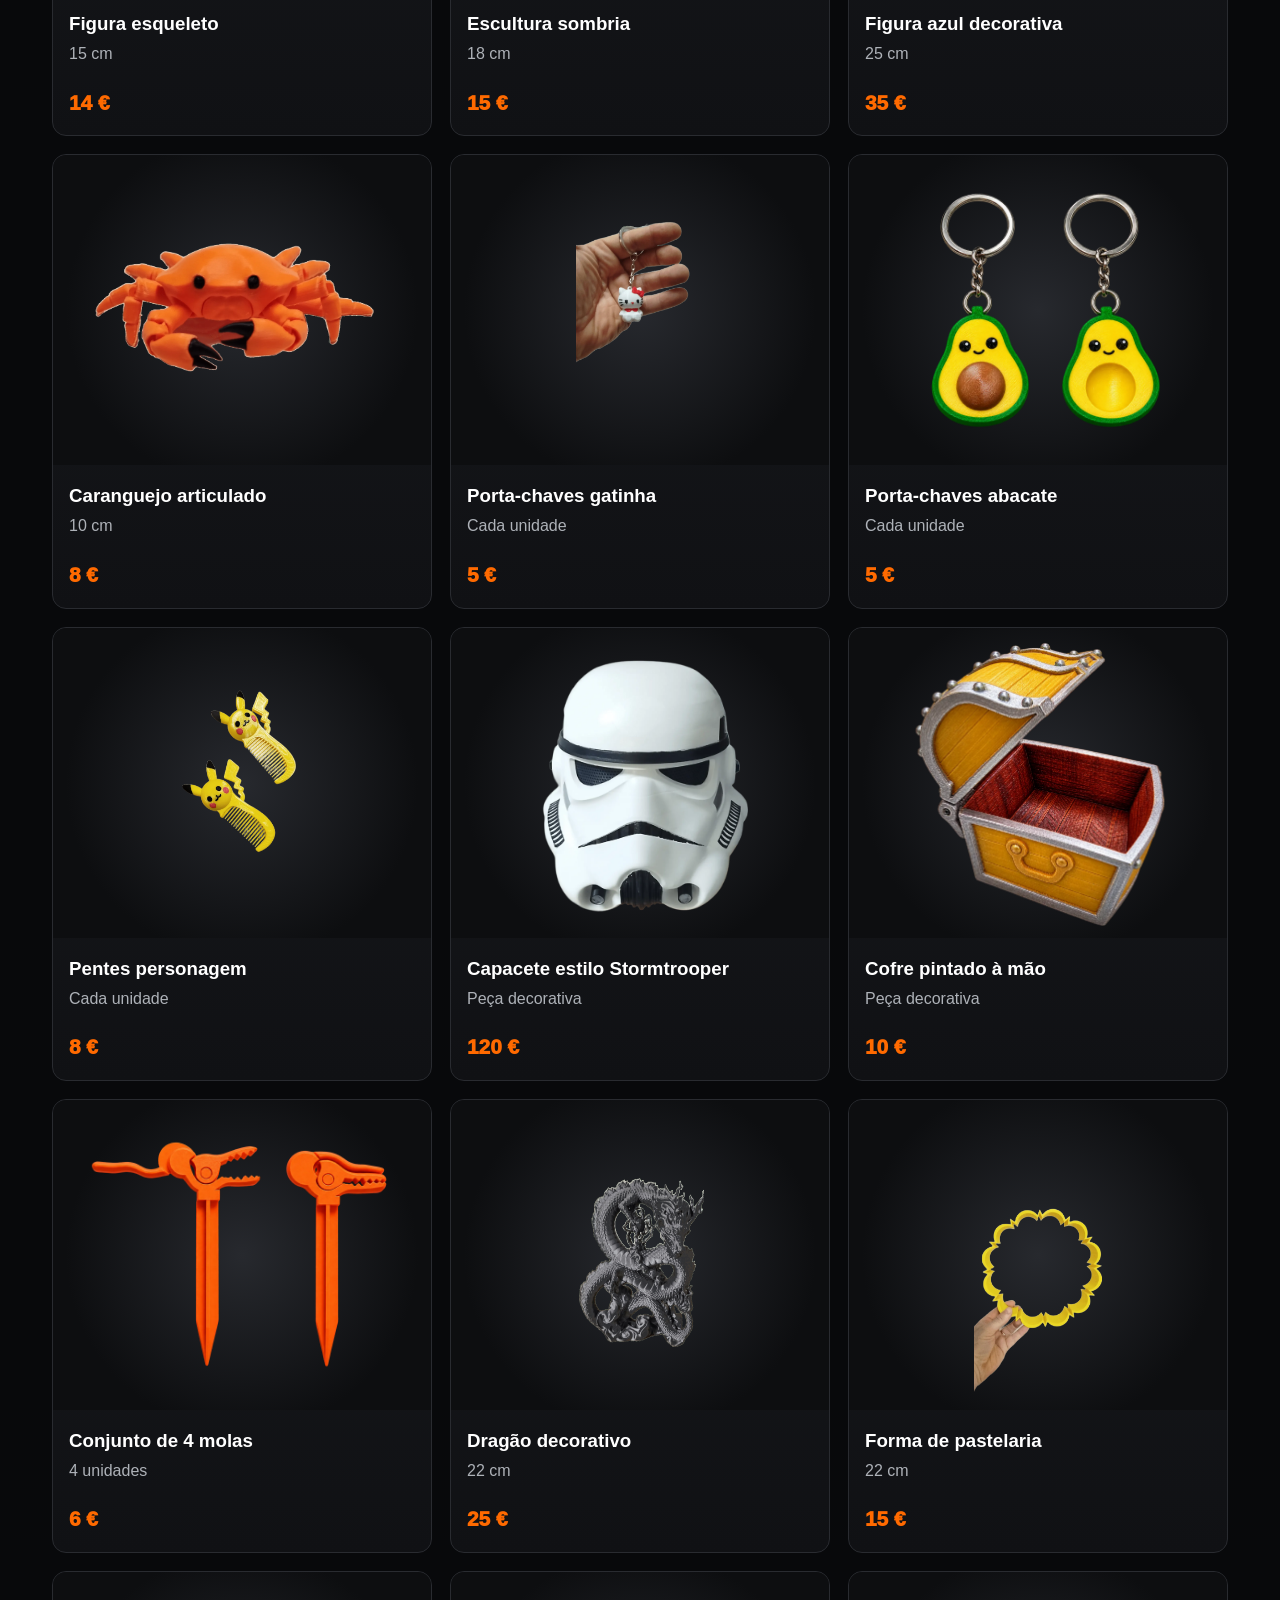
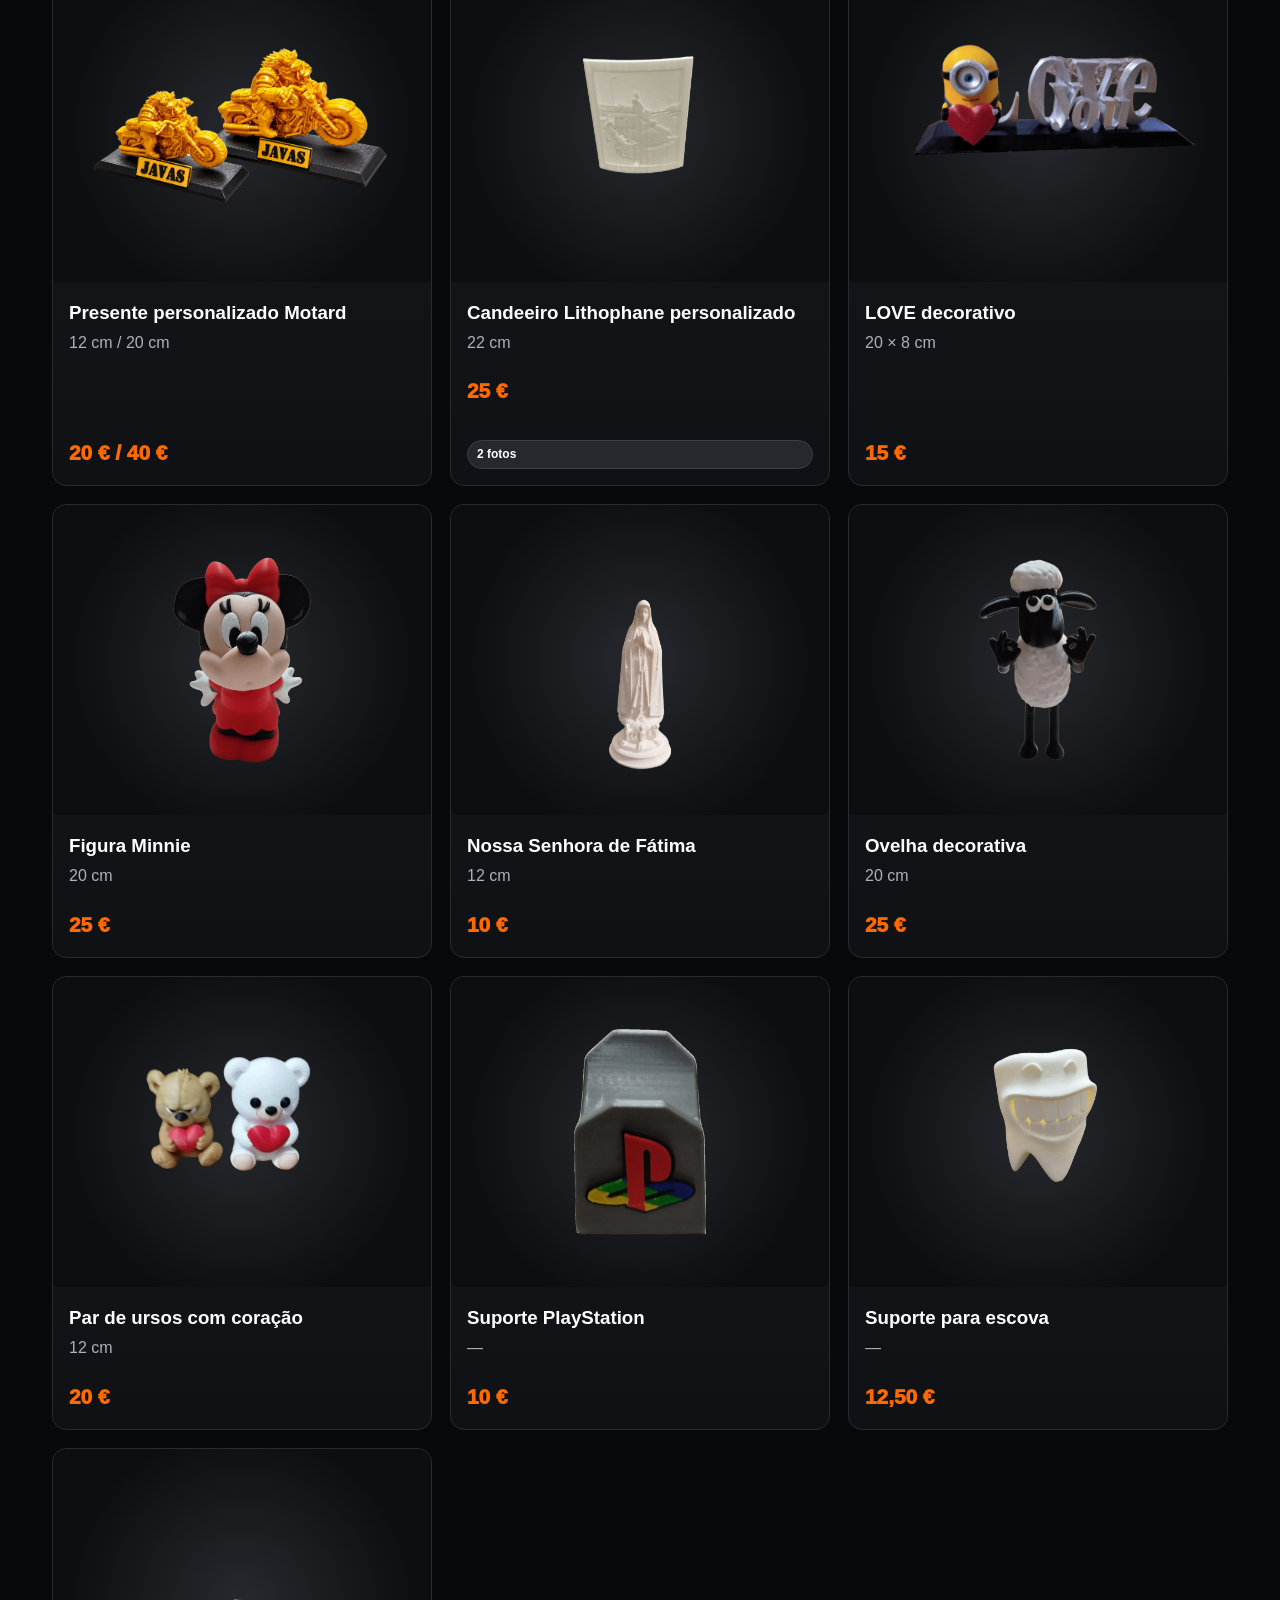
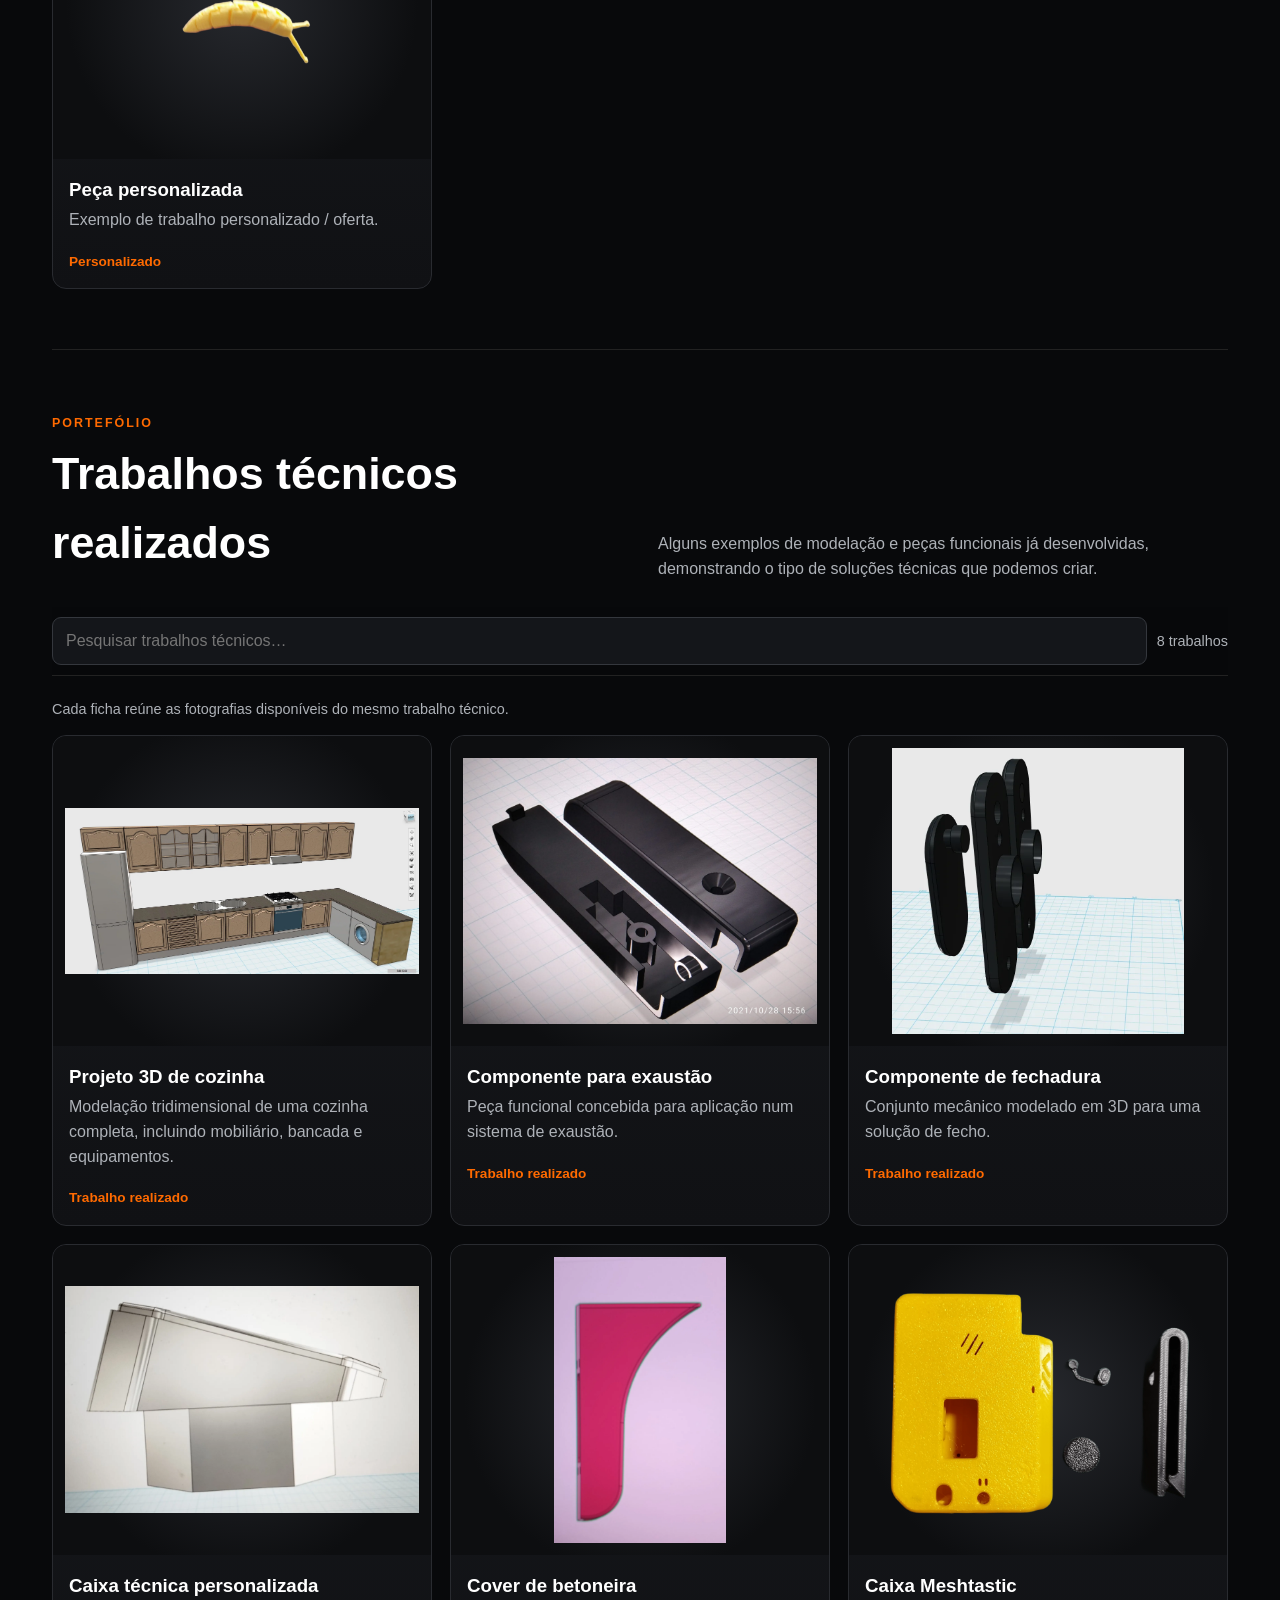
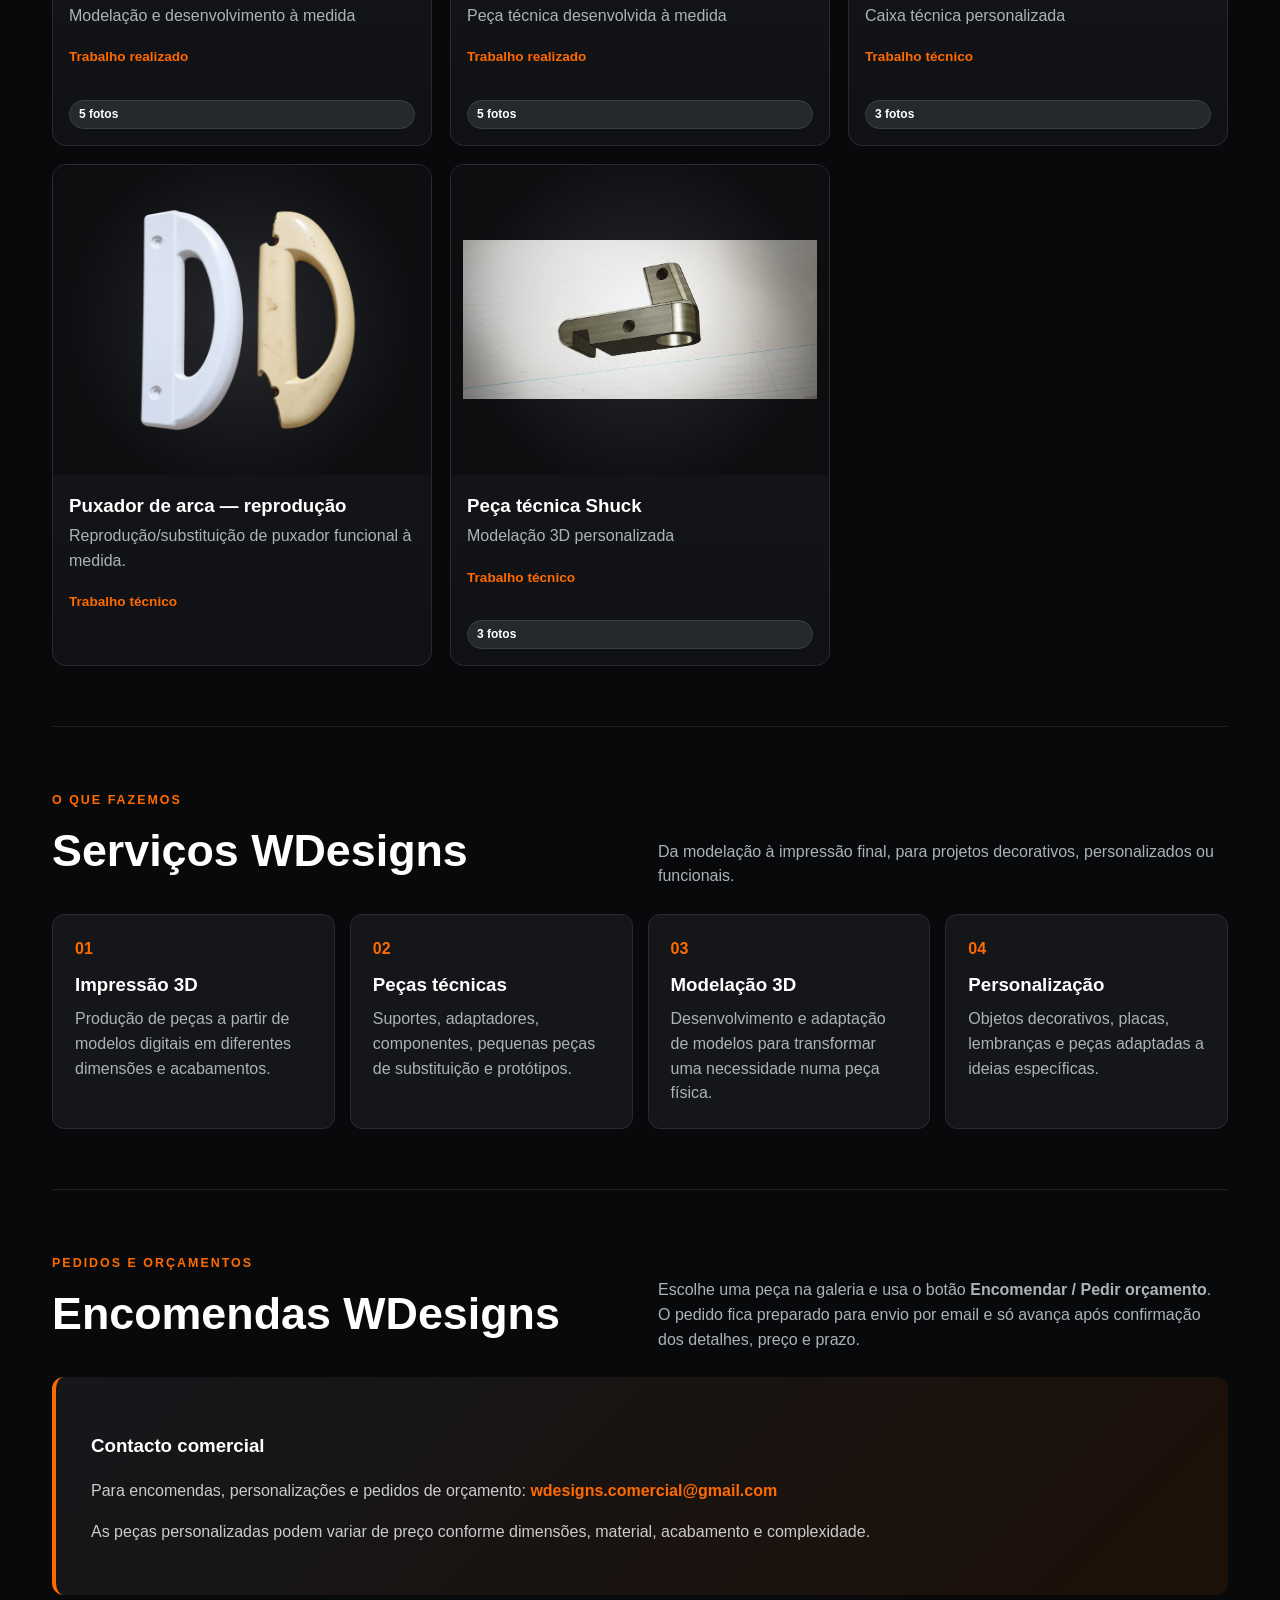
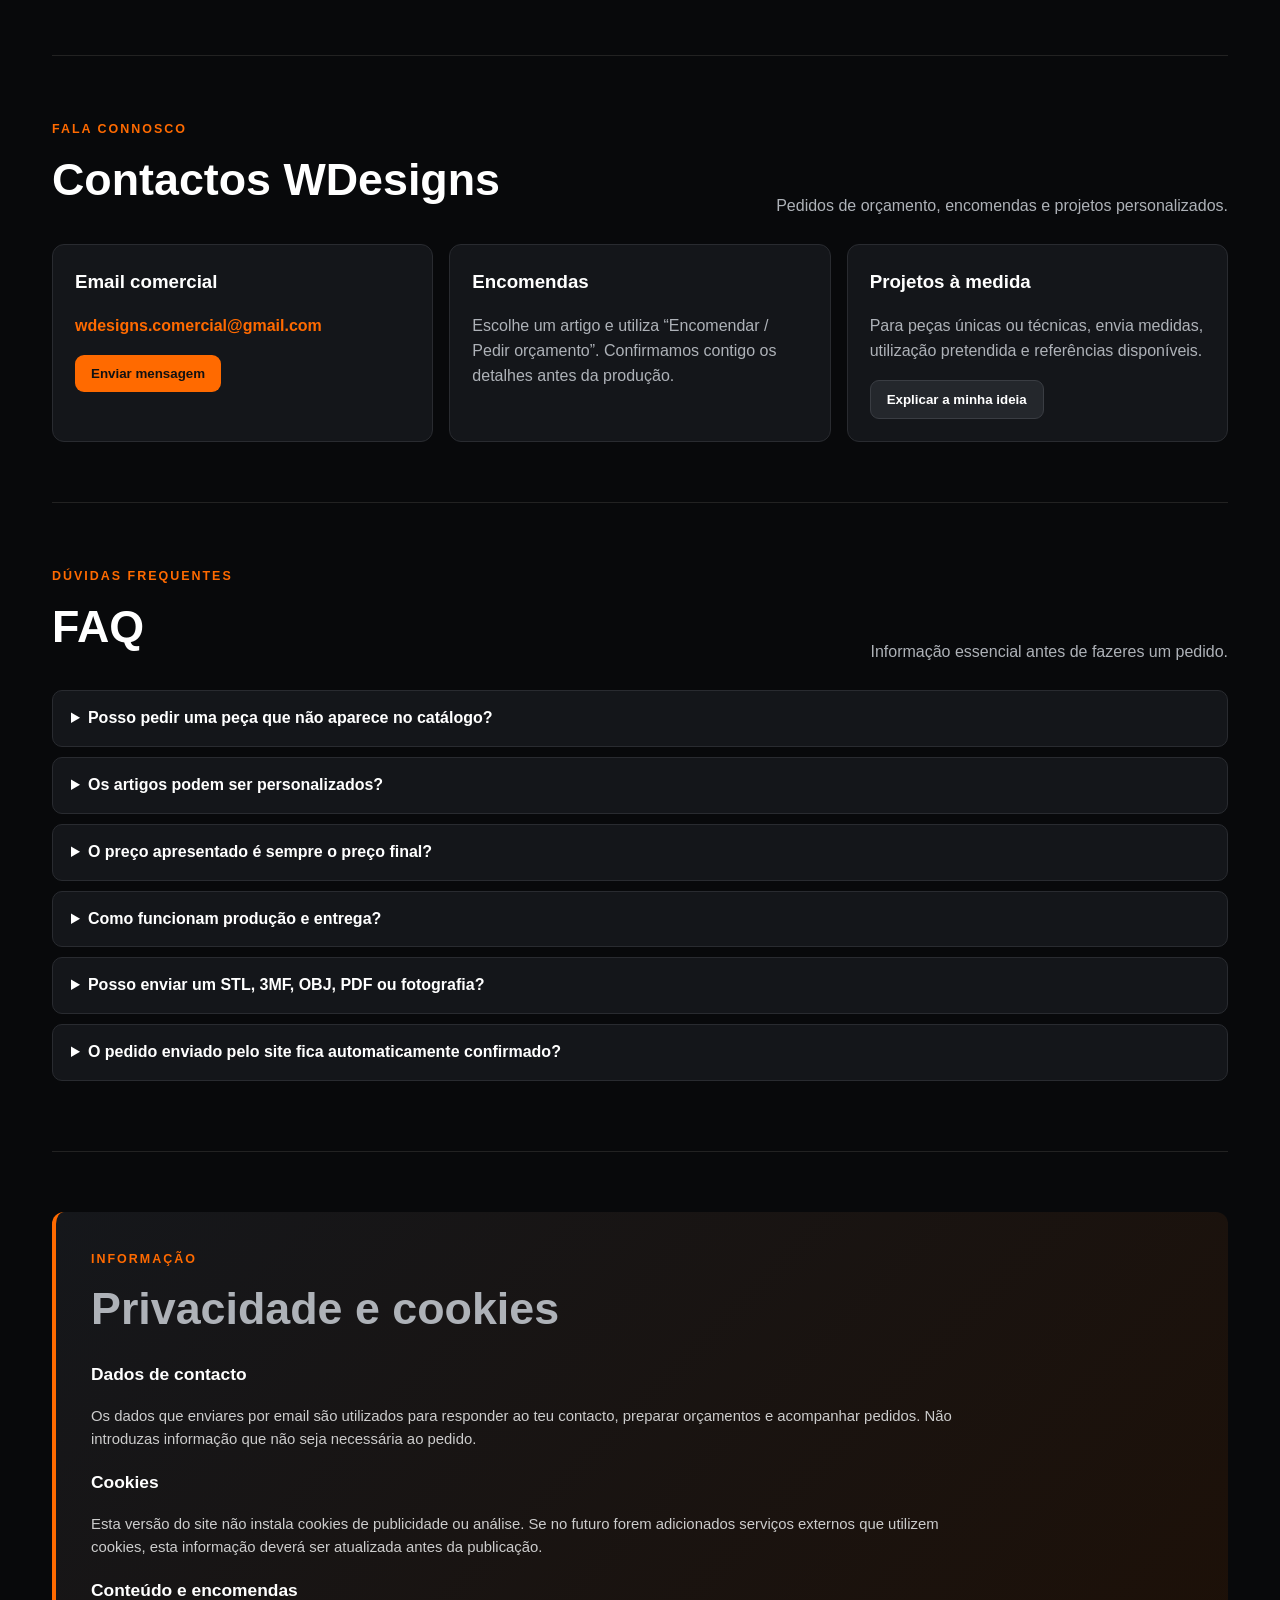
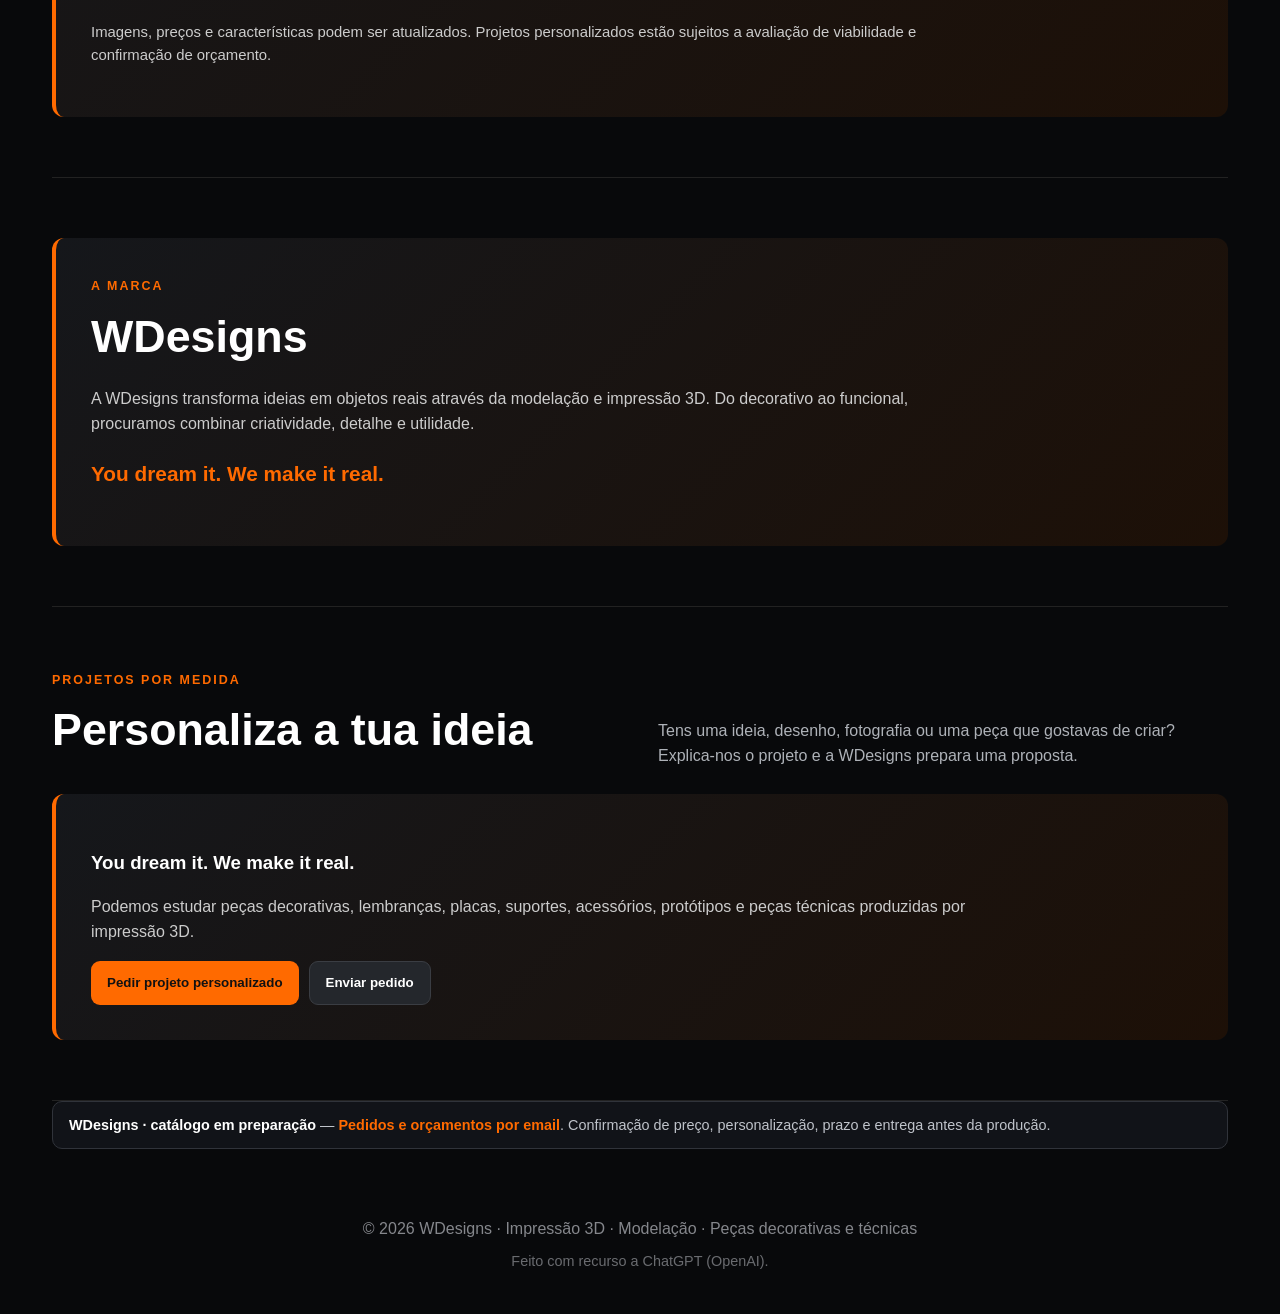
==== commit 01d3715f: "Ligar formulários ao endpoint de email Vercel" ====
--- a/index.html
+++ b/index.html
@@ -131,57 +131,39 @@
 function show(c){const imgs=(c.dataset.images||c.dataset.img).split('|');currentProduct={title:c.dataset.title,desc:c.dataset.desc,price:c.dataset.price,isTechnical:!!c.closest('#techGrid')};di.src=imgs[0];dt.textContent=c.dataset.title;dd.textContent=c.dataset.desc;dp.textContent=c.dataset.price|| (currentProduct.isTechnical?'Trabalho realizado · orçamento sob consulta':'Sob consulta');dsize.textContent=c.dataset.size||c.dataset.desc||'Sob consulta';dmat.textContent=c.dataset.material||'Impressão 3D';dcustom.textContent=c.dataset.custom||'Disponível sob consulta';document.getElementById('orderBtn').textContent=currentProduct.isTechnical?'Pedir orçamento semelhante':'Encomendar / Pedir orçamento';thumbs.innerHTML='';if(imgs.length>1){imgs.forEach((src,i)=>{const t=document.createElement('img');t.src=src;t.alt=c.dataset.title+' — foto '+(i+1);if(i===0)t.classList.add('active');t.onclick=()=>{di.src=src;thumbs.querySelectorAll('img').forEach(x=>x.classList.remove('active'));t.classList.add('active')};thumbs.appendChild(t)})}dlg.showModal()}
 document.getElementById('orderBtn').onclick=()=>{document.getElementById('oProduct').value=currentProduct.title+(currentProduct.price?' — '+currentProduct.price:'');dlg.close();orderDlg.showModal()};
 async function sendWDesignsForm(payload,button,successMessage){
-  const original=button.textContent;
-  button.disabled=true;button.textContent='A enviar…';
+  const original=button.textContent;button.disabled=true;button.textContent='A enviar…';
   try{
-    const response=await fetch('https://formsubmit.co/ajax/wdesigns.comercial@gmail.com',{
-      method:'POST',
-      headers:{'Content-Type':'application/json','Accept':'application/json'},
-      body:JSON.stringify({...payload,_template:'table',_captcha:'false',_url:location.href})
-    });
+    const response=await fetch('/api/contact',{method:'POST',headers:{'Content-Type':'application/json'},body:JSON.stringify(payload)});
     const data=await response.json().catch(()=>({}));
-    if(!response.ok||data.success===false) throw new Error('Falha no envio');
-    alert(successMessage);
-    return true;
+    if(!response.ok||!data.success)throw new Error(data.error||'Falha no envio');
+    alert(successMessage);return true;
   }catch(err){
-    alert('Não foi possível enviar o pedido neste momento. Tenta novamente ou escreve para wdesigns.comercial@gmail.com.');
-    return false;
+    console.error(err);alert('Não foi possível enviar o pedido neste momento. Tenta novamente ou escreve para wdesigns.comercial@gmail.com.');return false;
   }finally{button.disabled=false;button.textContent=original}
 }
 document.getElementById('orderForm').addEventListener('submit',async e=>{
-  e.preventDefault();
-  const form=e.currentTarget,button=form.querySelector('[type="submit"]');
-  const name=document.getElementById('oName').value.trim(),email=document.getElementById('oEmail').value.trim(),phone=document.getElementById('oPhone').value.trim(),qty=document.getElementById('oQty').value,notes=document.getElementById('oNotes').value.trim();
+  e.preventDefault();const form=e.currentTarget,button=form.querySelector('[type="submit"]');
+  const email=document.getElementById('oEmail').value.trim();
   const ok=await sendWDesignsForm({
-    _subject:'Pedido WDesigns — '+currentProduct.title,
-    _replyto:email,
-    Tipo:'Encomenda / Pedido de orçamento',
-    Artigo:currentProduct.title,
-    'Preço apresentado':currentProduct.price||'Sob consulta',
-    Quantidade:qty,Nome:name,Email:email,Telefone:phone||'-',
-    'Personalização / observações':notes||'Sem observações adicionais.'
+    subject:'Pedido WDesigns — '+currentProduct.title,replyTo:email,type:'Encomenda / Pedido de orçamento',
+    article:currentProduct.title,price:currentProduct.price||'Sob consulta',quantity:document.getElementById('oQty').value,
+    name:document.getElementById('oName').value.trim(),email,phone:document.getElementById('oPhone').value.trim()||'-',
+    notes:document.getElementById('oNotes').value.trim()||'Sem observações adicionais.'
   },button,'Pedido enviado com sucesso. A WDesigns entrará em contacto contigo.');
   if(ok){form.reset();orderDlg.close()}
 });
 [dlg,orderDlg,customDlg].forEach(d=>d.addEventListener('click',e=>{if(e.target===d)d.close()}));
-
-const mobileOrder=document.getElementById('mobileOrder');mobileOrder.onclick=()=>{document.getElementById('oProduct').value='Pedido geral / artigo a indicar';currentProduct={title:'Pedido geral WDesigns',price:'Sob consulta'};orderDlg.showModal()};const topBtn=document.getElementById('topBtn');window.addEventListener('scroll',()=>topBtn.classList.toggle('show',scrollY>600));topBtn.onclick=()=>scrollTo({top:0,behavior:'smooth'});
-[...document.querySelectorAll('a[href^="#"]')].forEach(a=>a.addEventListener('click',()=>{}));
-
+const mobileOrder=document.getElementById('mobileOrder');mobileOrder.onclick=()=>{document.getElementById('oProduct').value='Pedido geral / artigo a indicar';currentProduct={title:'Pedido geral WDesigns',price:'Sob consulta'};orderDlg.showModal()};const topBtn=document.getElementById('topBtn');window.addEventListener('scroll',()=>topBtn.classList.toggle('show',scrollY>600));topBtn.onclick=()=>scrollTo({top:0,behavior:'smooth'});[...document.querySelectorAll('a[href^="#"]')].forEach(a=>a.addEventListener('click',()=>{}));
 document.getElementById('customForm').addEventListener('submit',async function(e){
-  e.preventDefault();
-  const form=e.currentTarget,button=form.querySelector('[type="submit"]'),v=id=>document.getElementById(id).value;
-  const files=[...document.getElementById('cFiles').files].map(f=>f.name).join(', ')||'Nenhum indicado';
+  e.preventDefault();const form=e.currentTarget,button=form.querySelector('[type="submit"]'),v=id=>document.getElementById(id).value;
+  const files=[...document.getElementById('cFiles').files].map(f=>f.name).join(', ')||'Nenhum indicado',email=v('cEmail');
   const ok=await sendWDesignsForm({
-    _subject:'Projeto personalizado WDesigns',_replyto:v('cEmail'),
-    Tipo:'Projeto personalizado',Nome:v('cName'),Email:v('cEmail'),Telefone:v('cPhone')||'-',
-    Quantidade:v('cQty')||'-','Dimensões aproximadas':v('cSize')||'-',Cores:v('cColors')||'-',
-    Finalidade:v('cUse'),Material:v('cMaterial'),'Ficheiros de referência':files,
-    'Descrição da ideia':v('cDesc')
+    subject:'Projeto personalizado WDesigns',replyTo:email,type:'Projeto personalizado',name:v('cName'),email,
+    phone:v('cPhone')||'-',quantity:v('cQty')||'-',size:v('cSize')||'-',colors:v('cColors')||'-',
+    purpose:v('cUse'),material:v('cMaterial'),'referenceFiles':files,description:v('cDesc')
   },button,'Pedido de projeto enviado com sucesso. A WDesigns entrará em contacto contigo.');
   if(ok){form.reset();customDlg.close()}
 });
-
 function setupCatalog(){
   const saleGrid=document.getElementById('saleGrid'), saleSearch=document.getElementById('saleSearch'), saleSort=document.getElementById('saleSort'), saleCount=document.getElementById('saleCount');
   if(saleGrid){const original=[...saleGrid.children]; const price=c=>{const m=(c.dataset.price||'').replace(',','.').match(/\d+(?:\.\d+)?/);return m?parseFloat(m[0]):Infinity}; const apply=()=>{const q=(saleSearch.value||'').toLocaleLowerCase('pt-PT').trim();let cards=[...original];const cat=saleCategory.value;cards.forEach(c=>{const matchesText=(c.dataset.title+' '+c.dataset.desc+' '+(c.dataset.category||'')).toLocaleLowerCase('pt-PT').includes(q);const matchesCat=(cat==='all'||c.dataset.category===cat);c.style.display=(matchesText&&matchesCat?'':'none')});const visible=cards.filter(c=>c.style.display!=='none');if(saleSort.value==='name')visible.sort((a,b)=>a.dataset.title.localeCompare(b.dataset.title,'pt-PT'));if(saleSort.value==='priceAsc')visible.sort((a,b)=>price(a)-price(b));if(saleSort.value==='priceDesc')visible.sort((a,b)=>price(b)-price(a));visible.forEach(c=>saleGrid.appendChild(c));saleCount.textContent=visible.length+' artigo'+(visible.length===1?'':'s');};saleSearch.addEventListener('input',apply);saleCategory.addEventListener('change',apply);saleSort.addEventListener('change',apply);apply();}
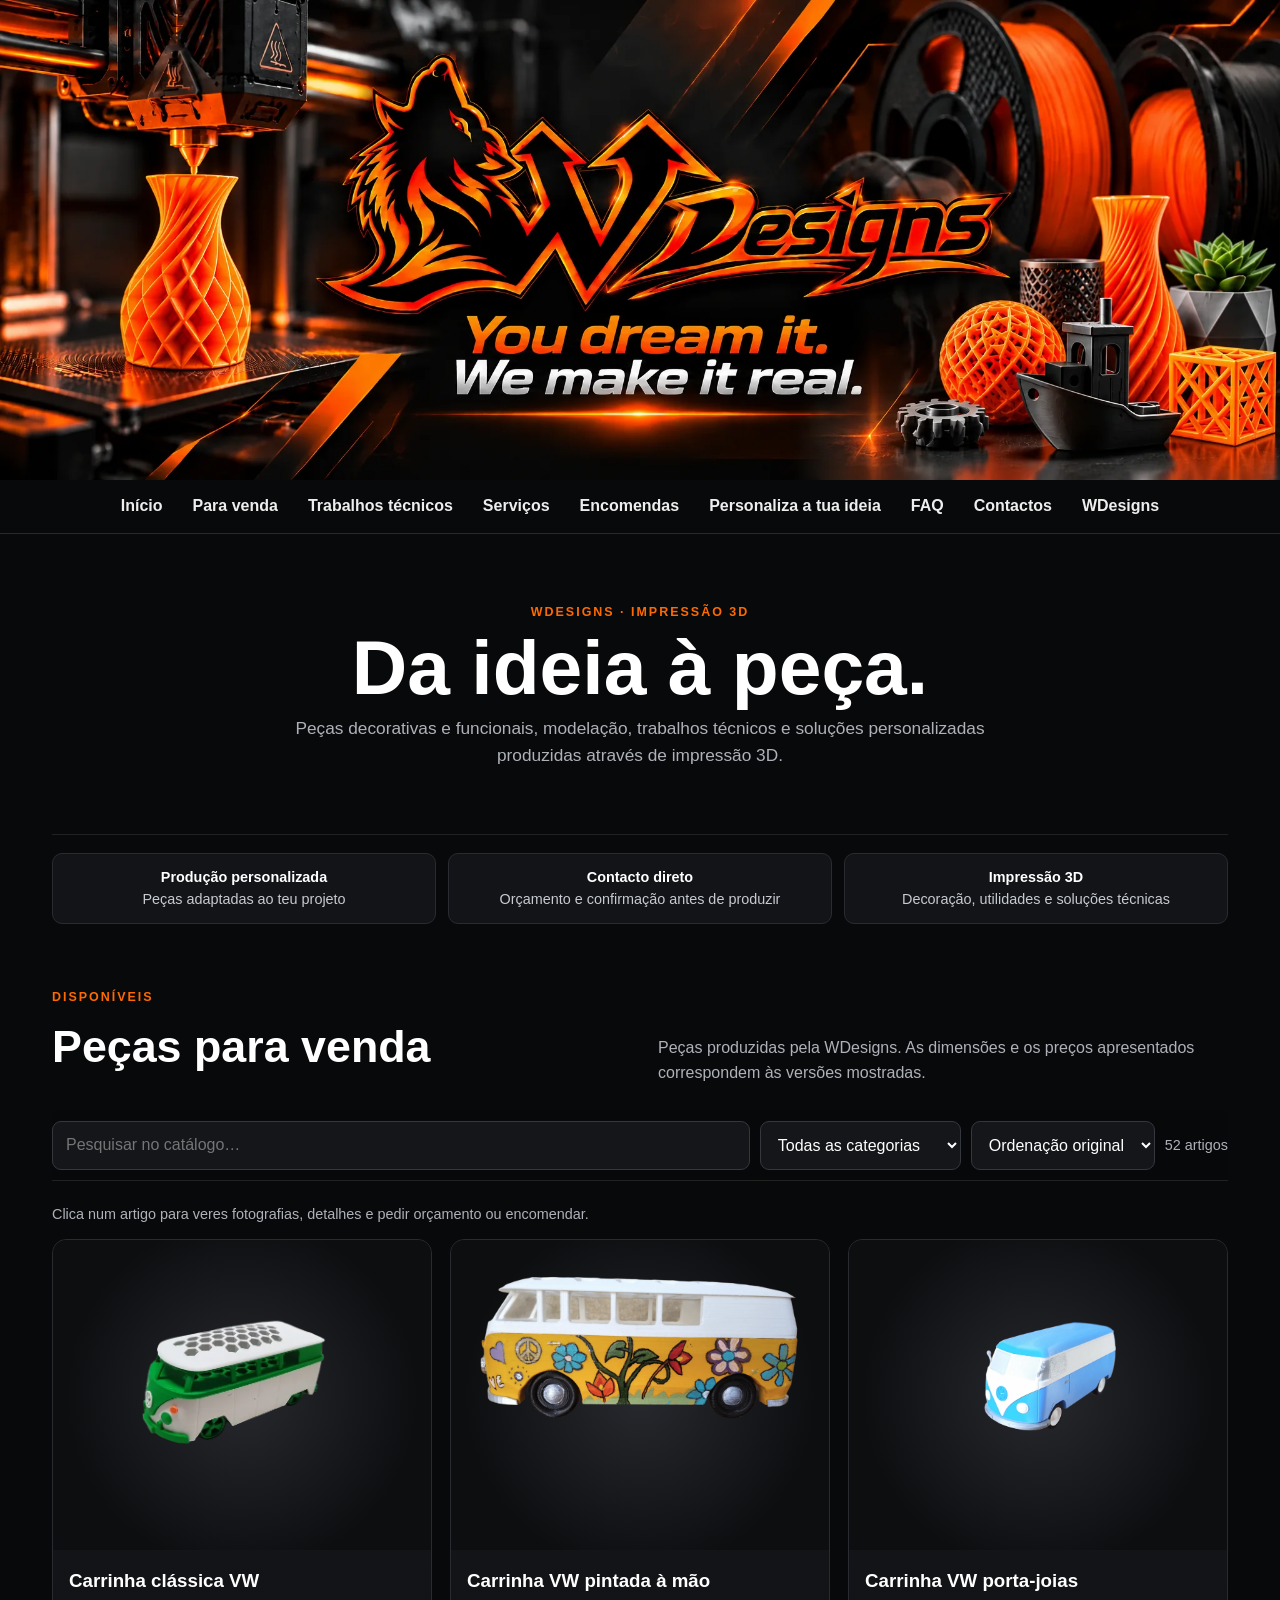
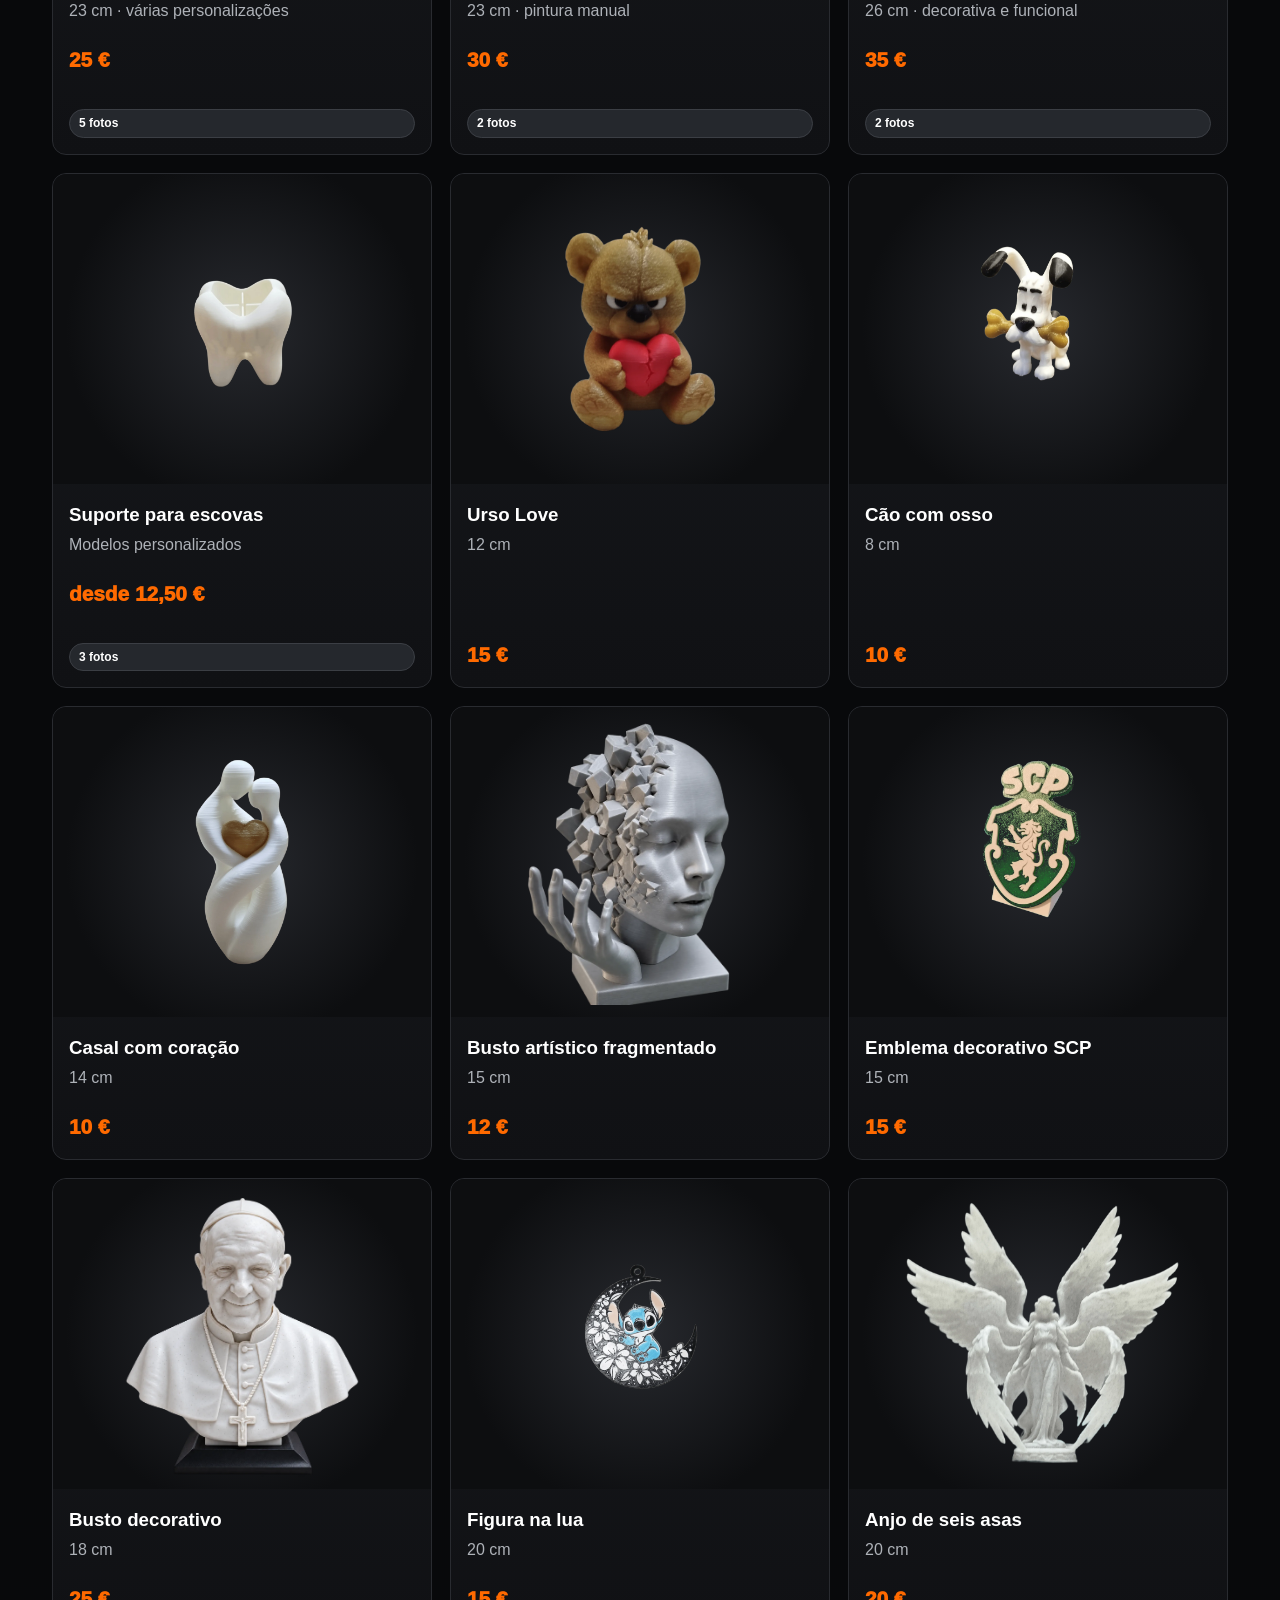
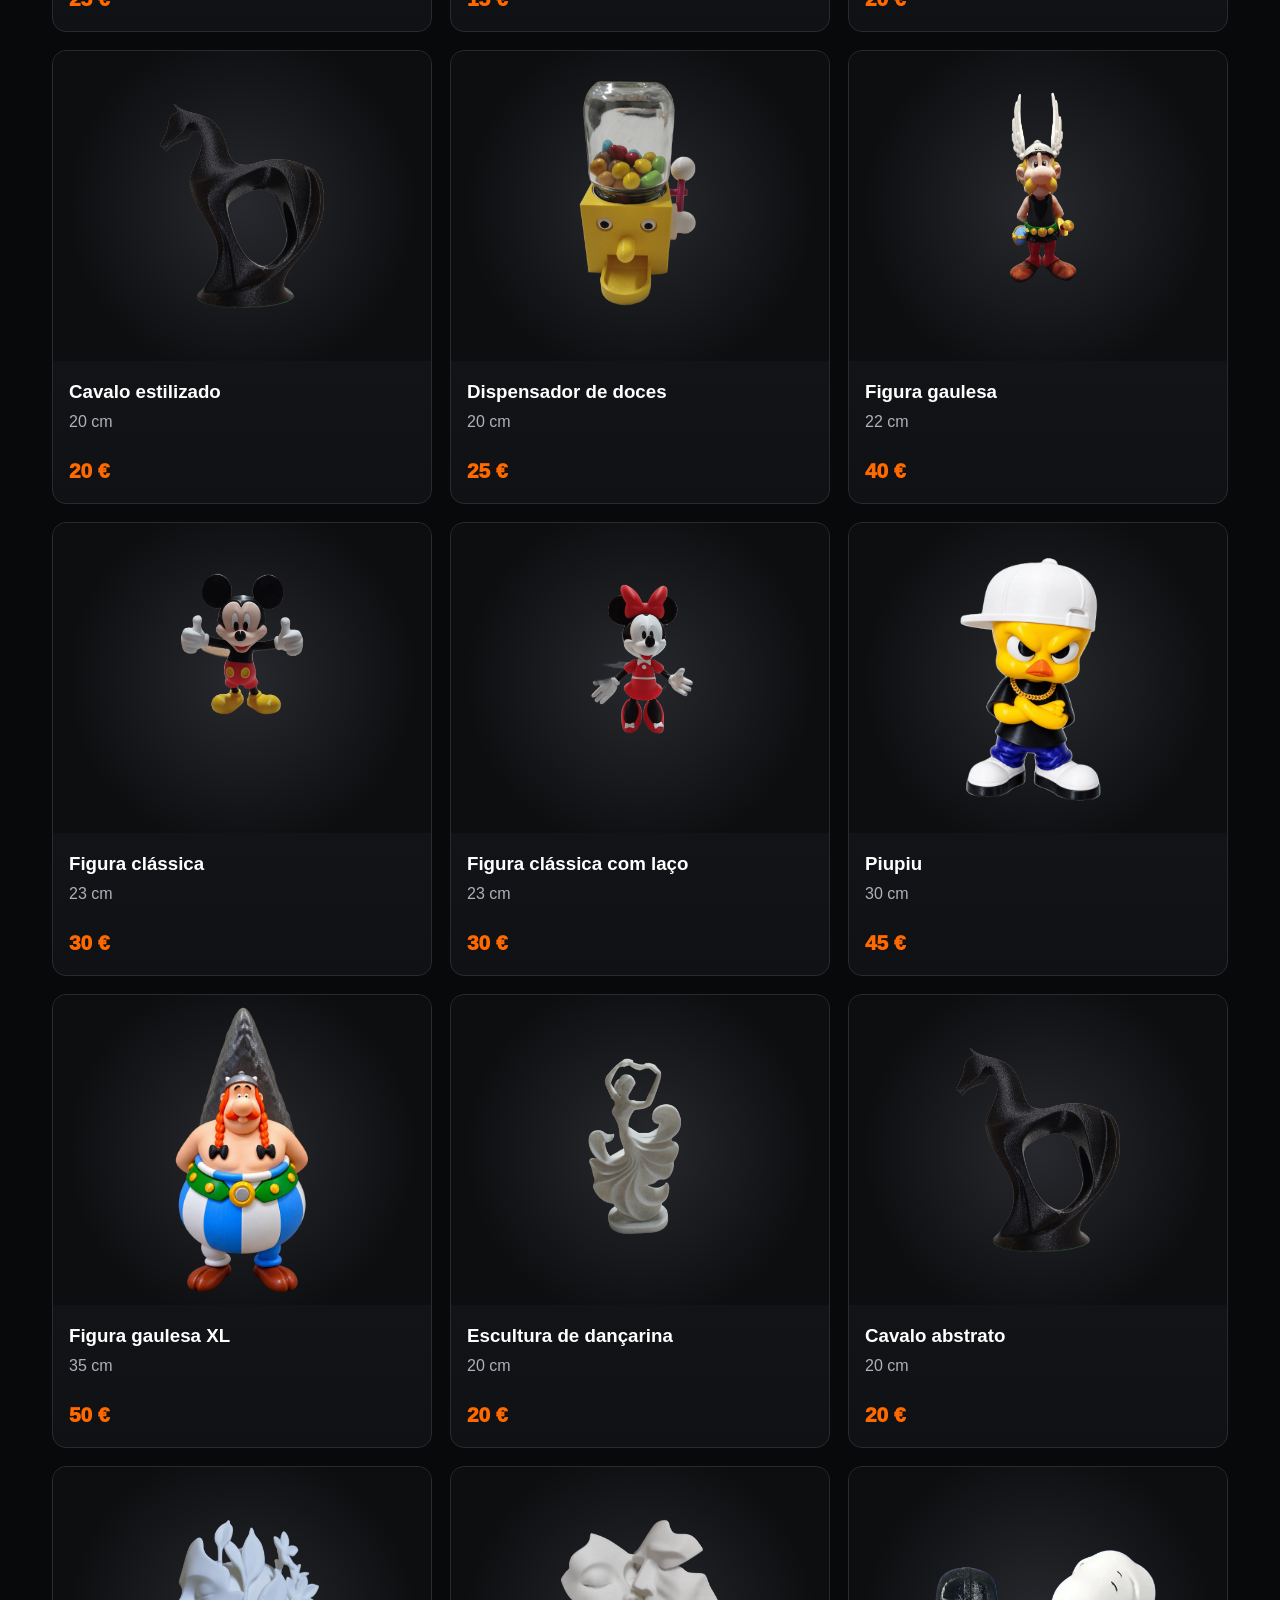
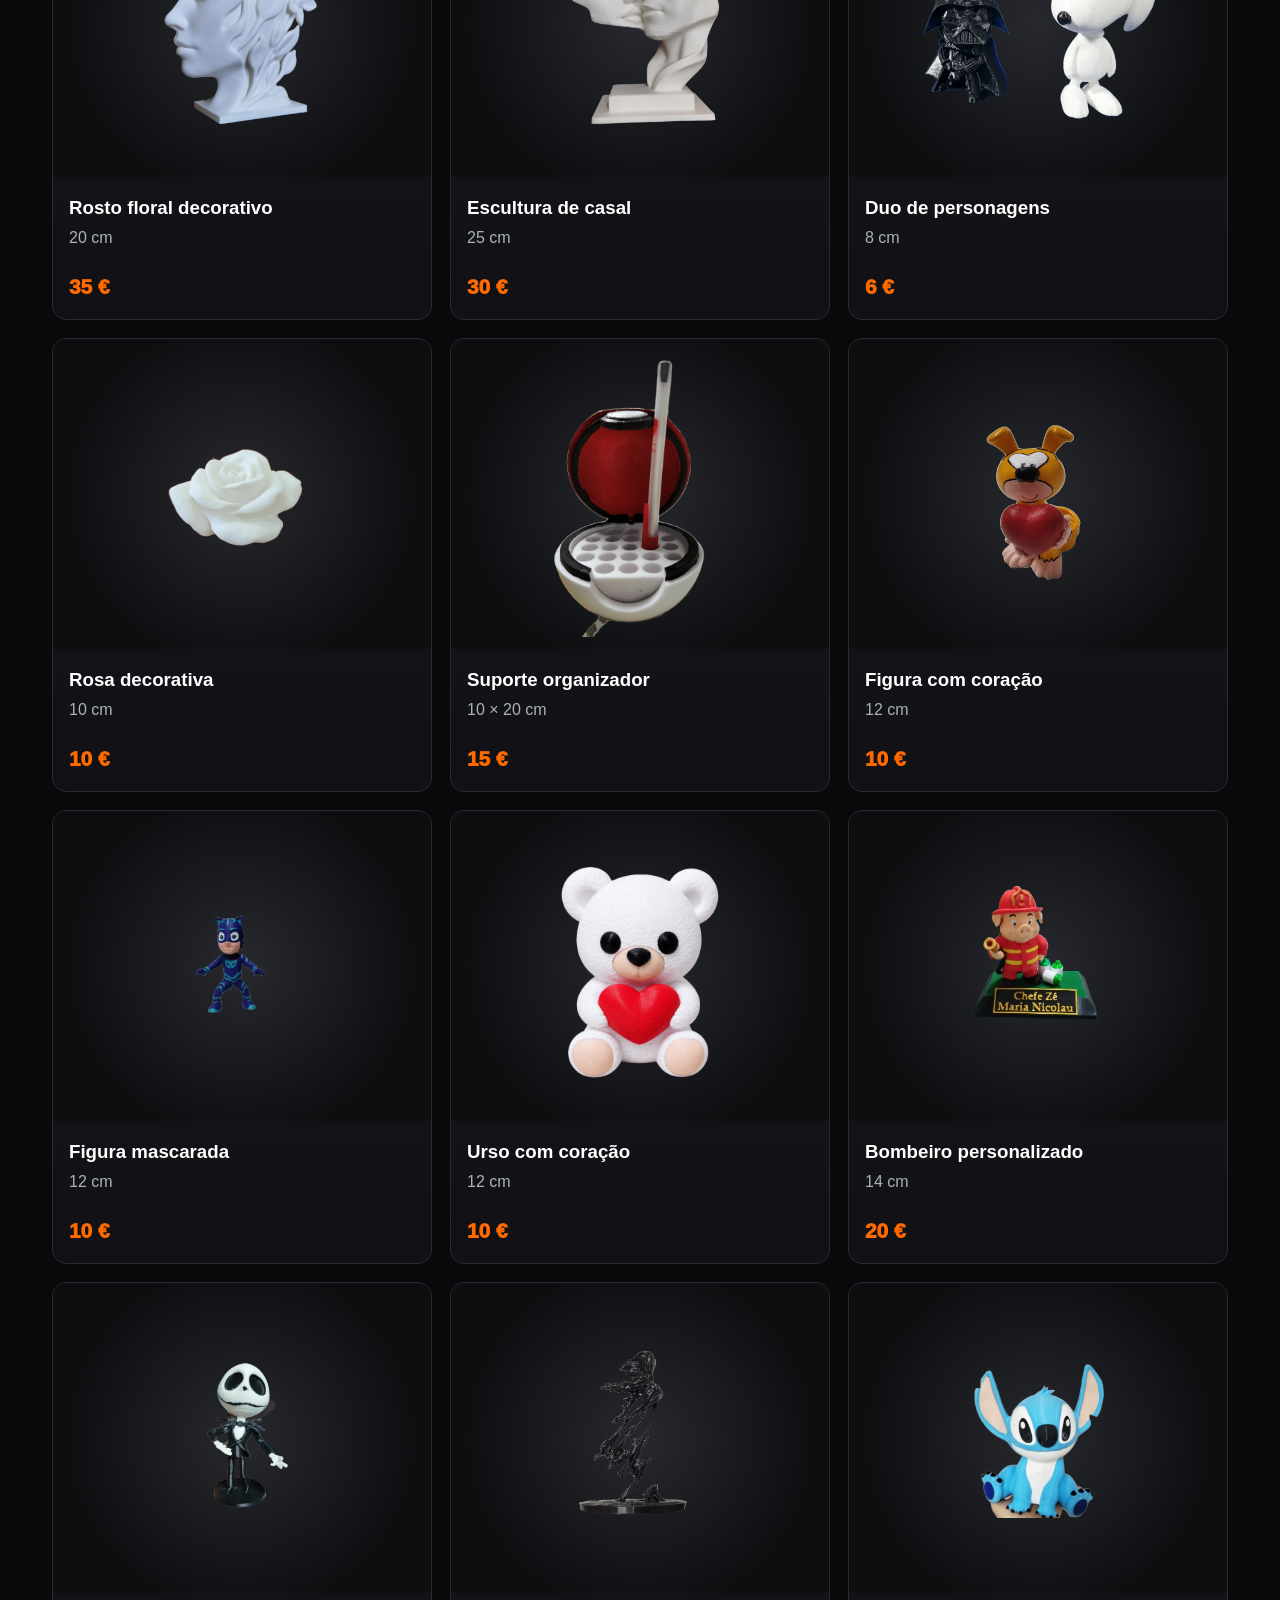
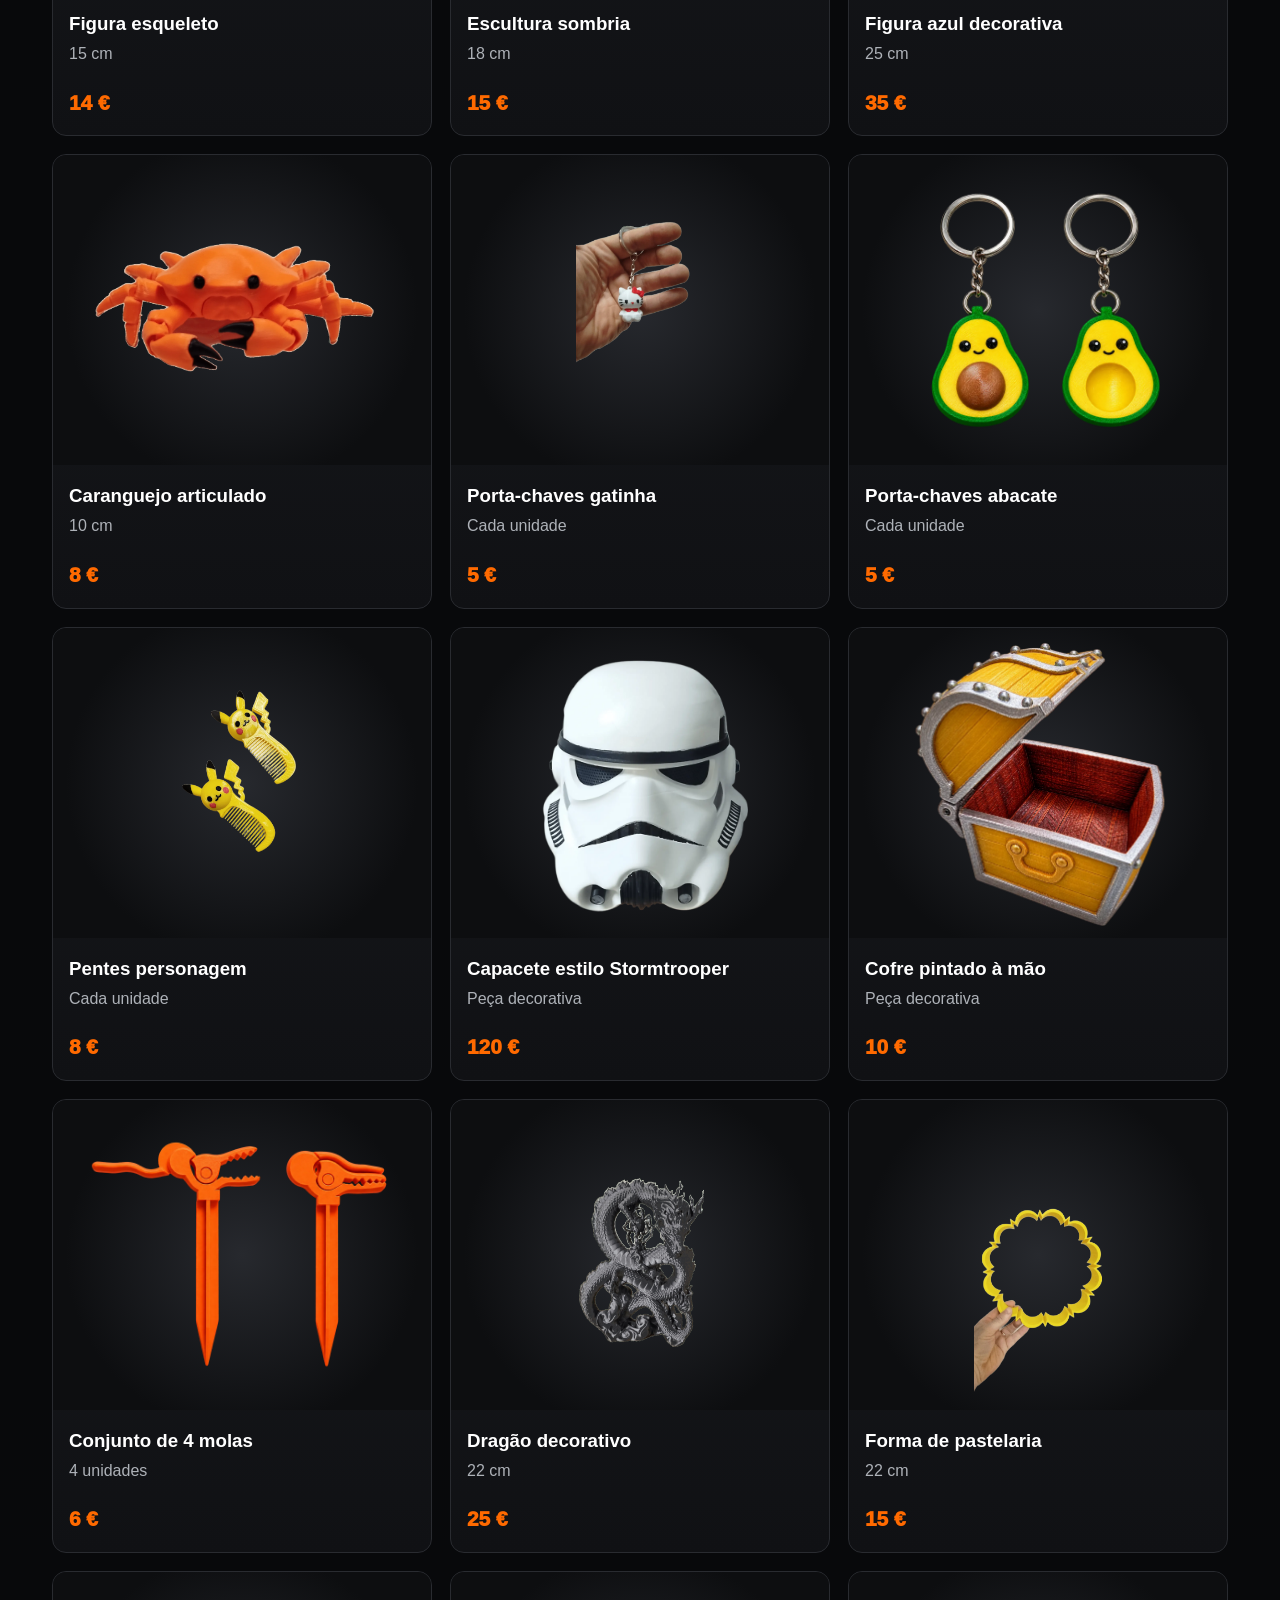
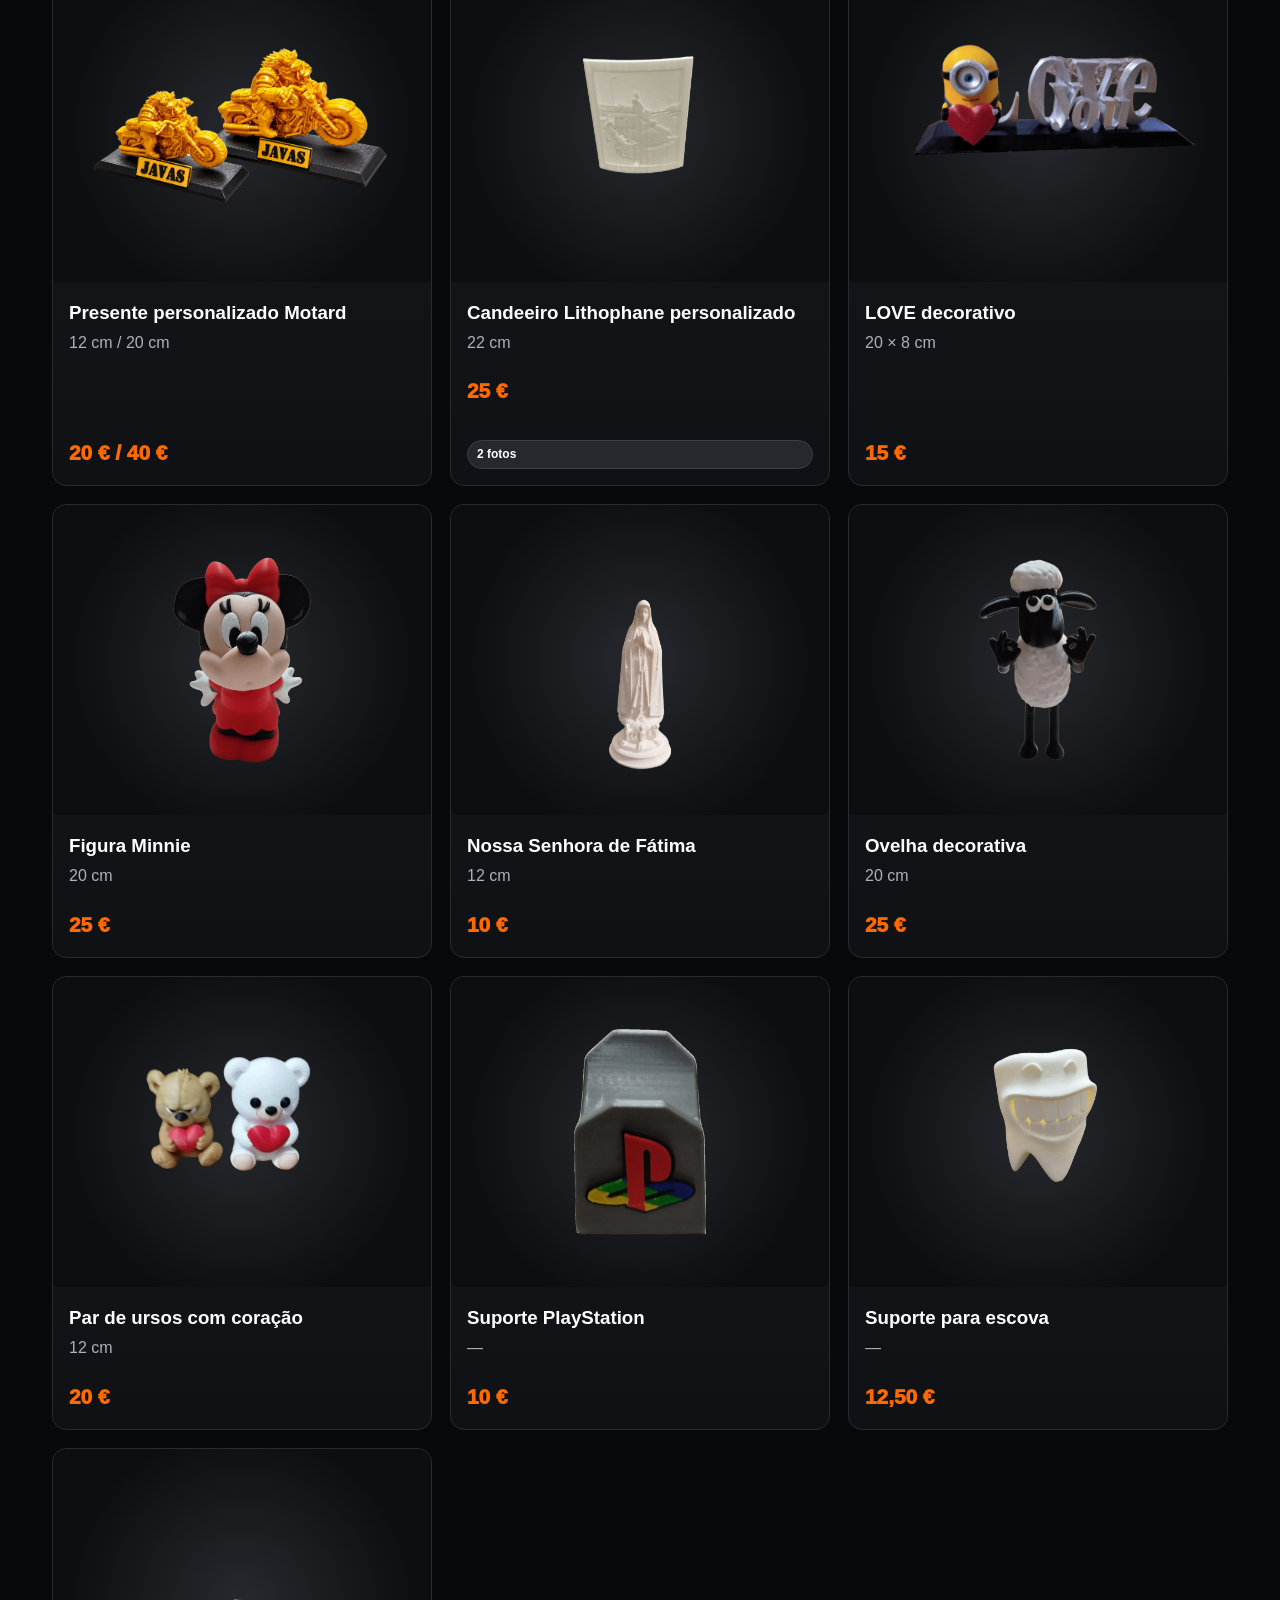
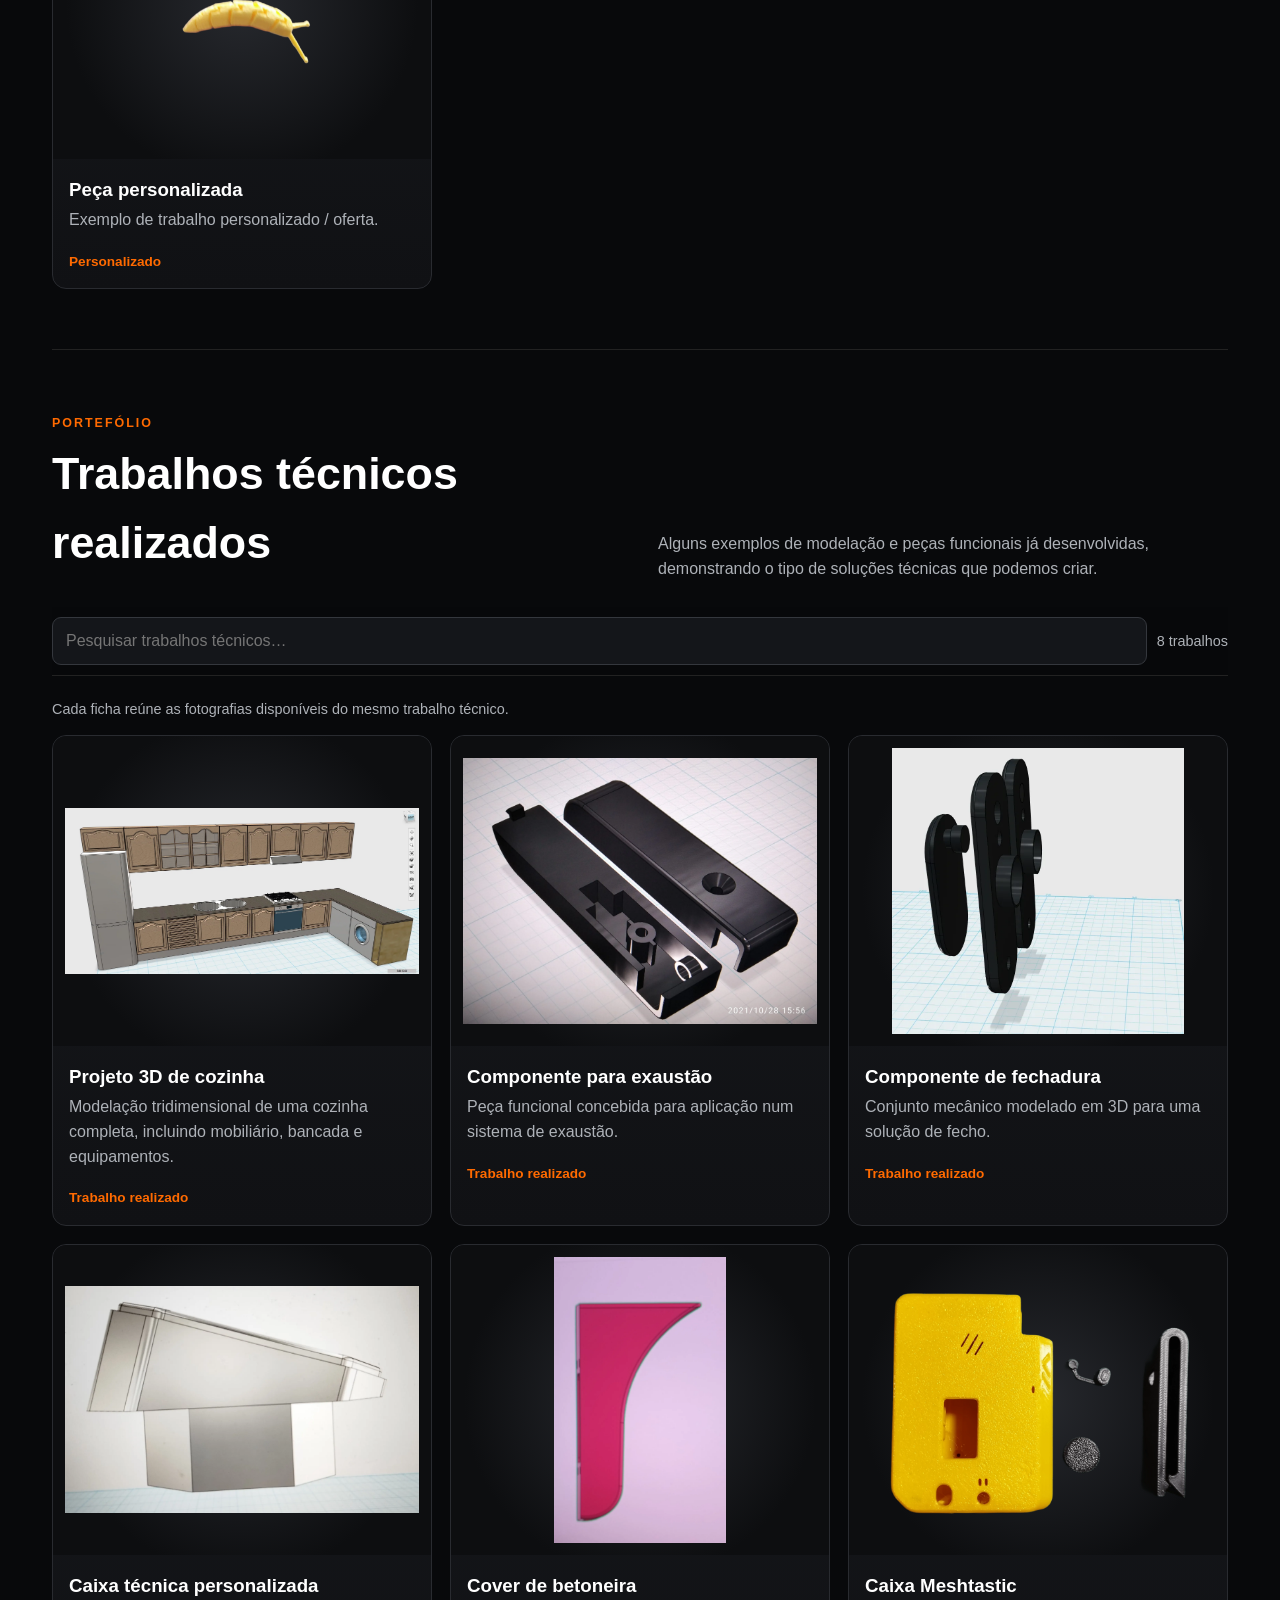
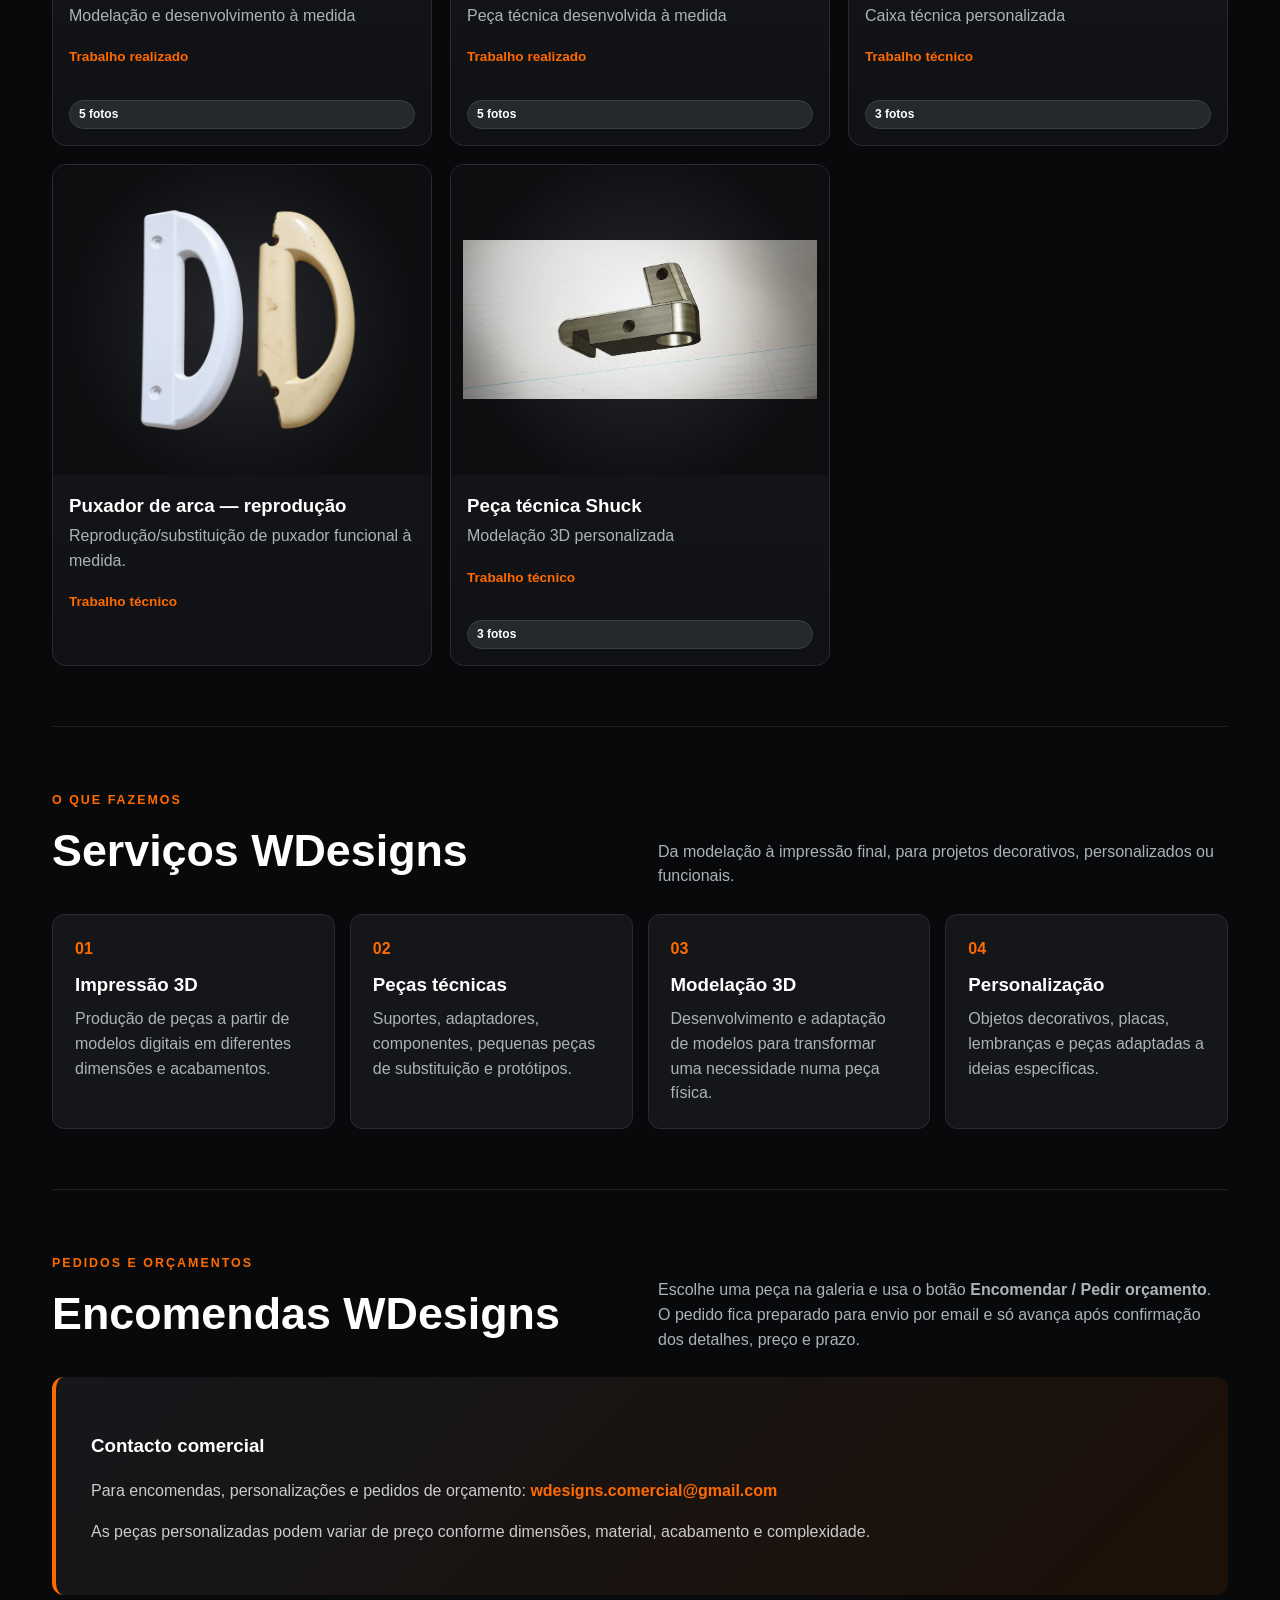
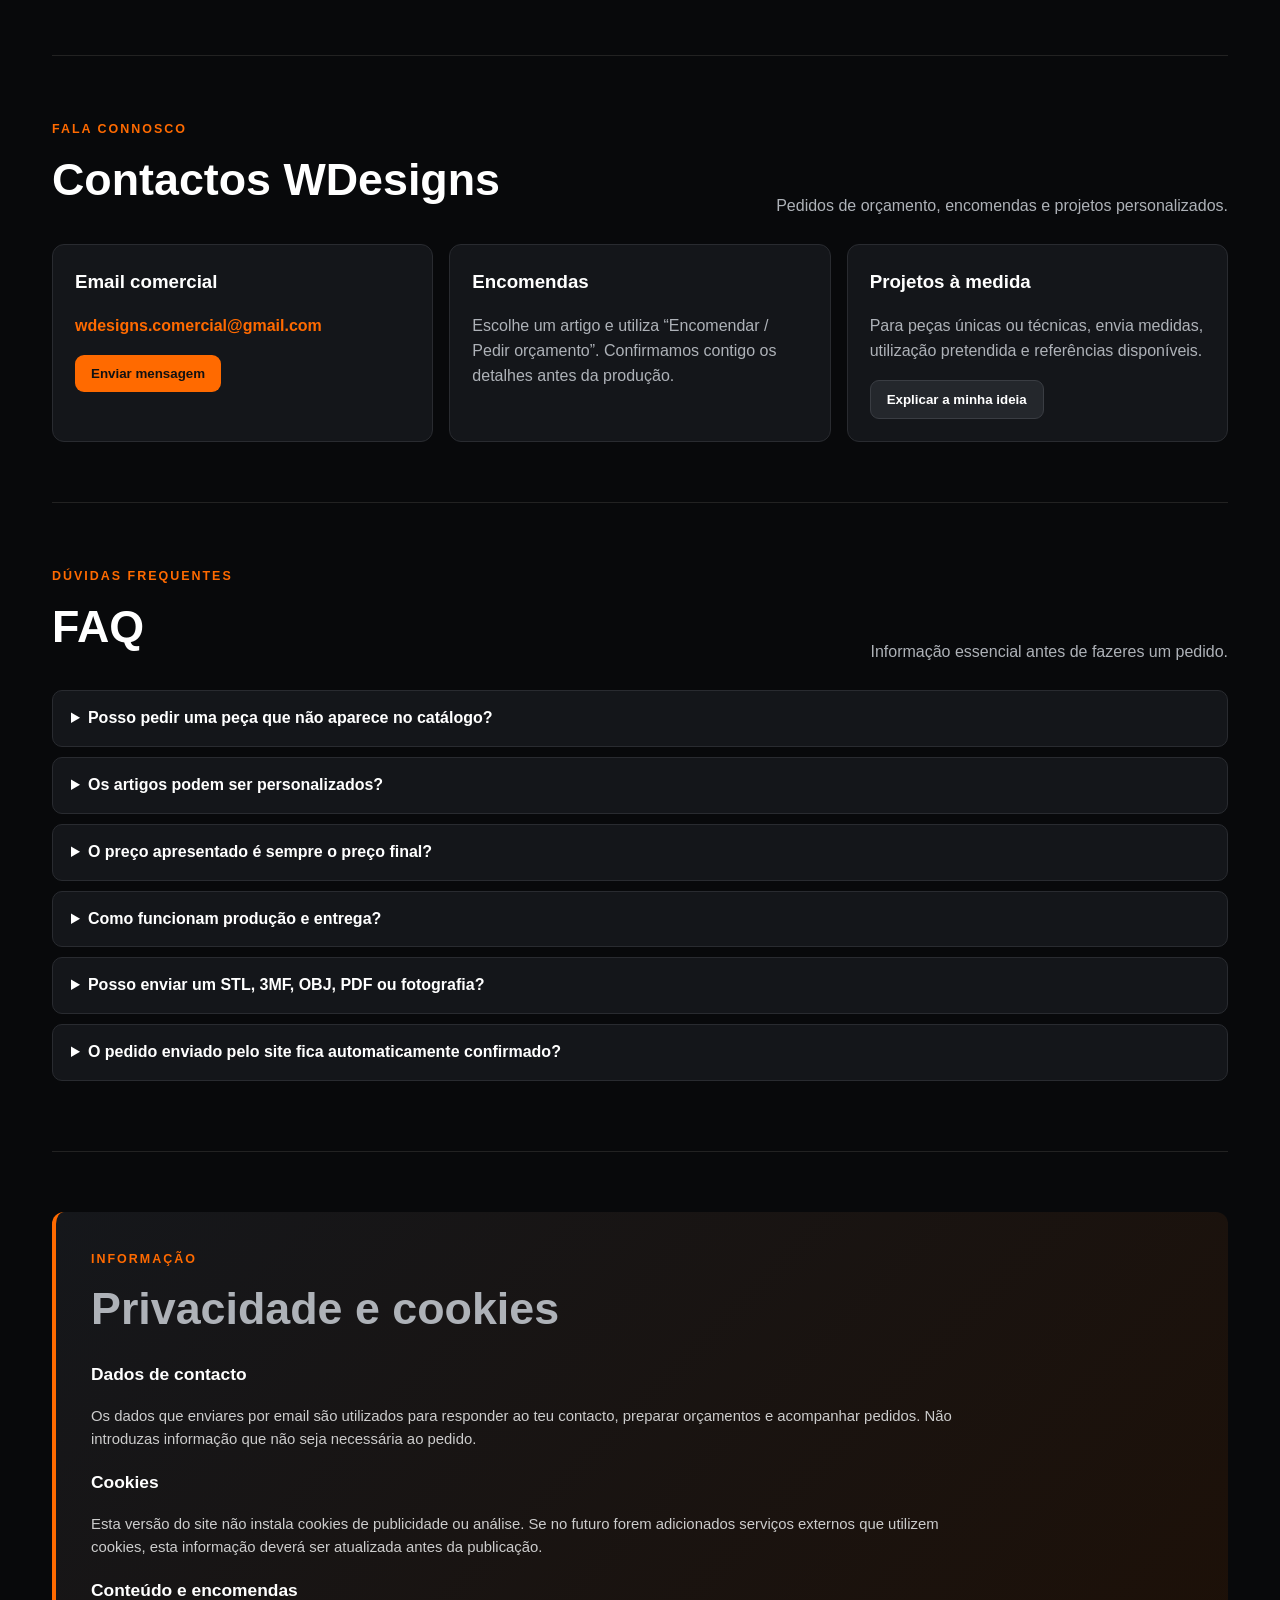
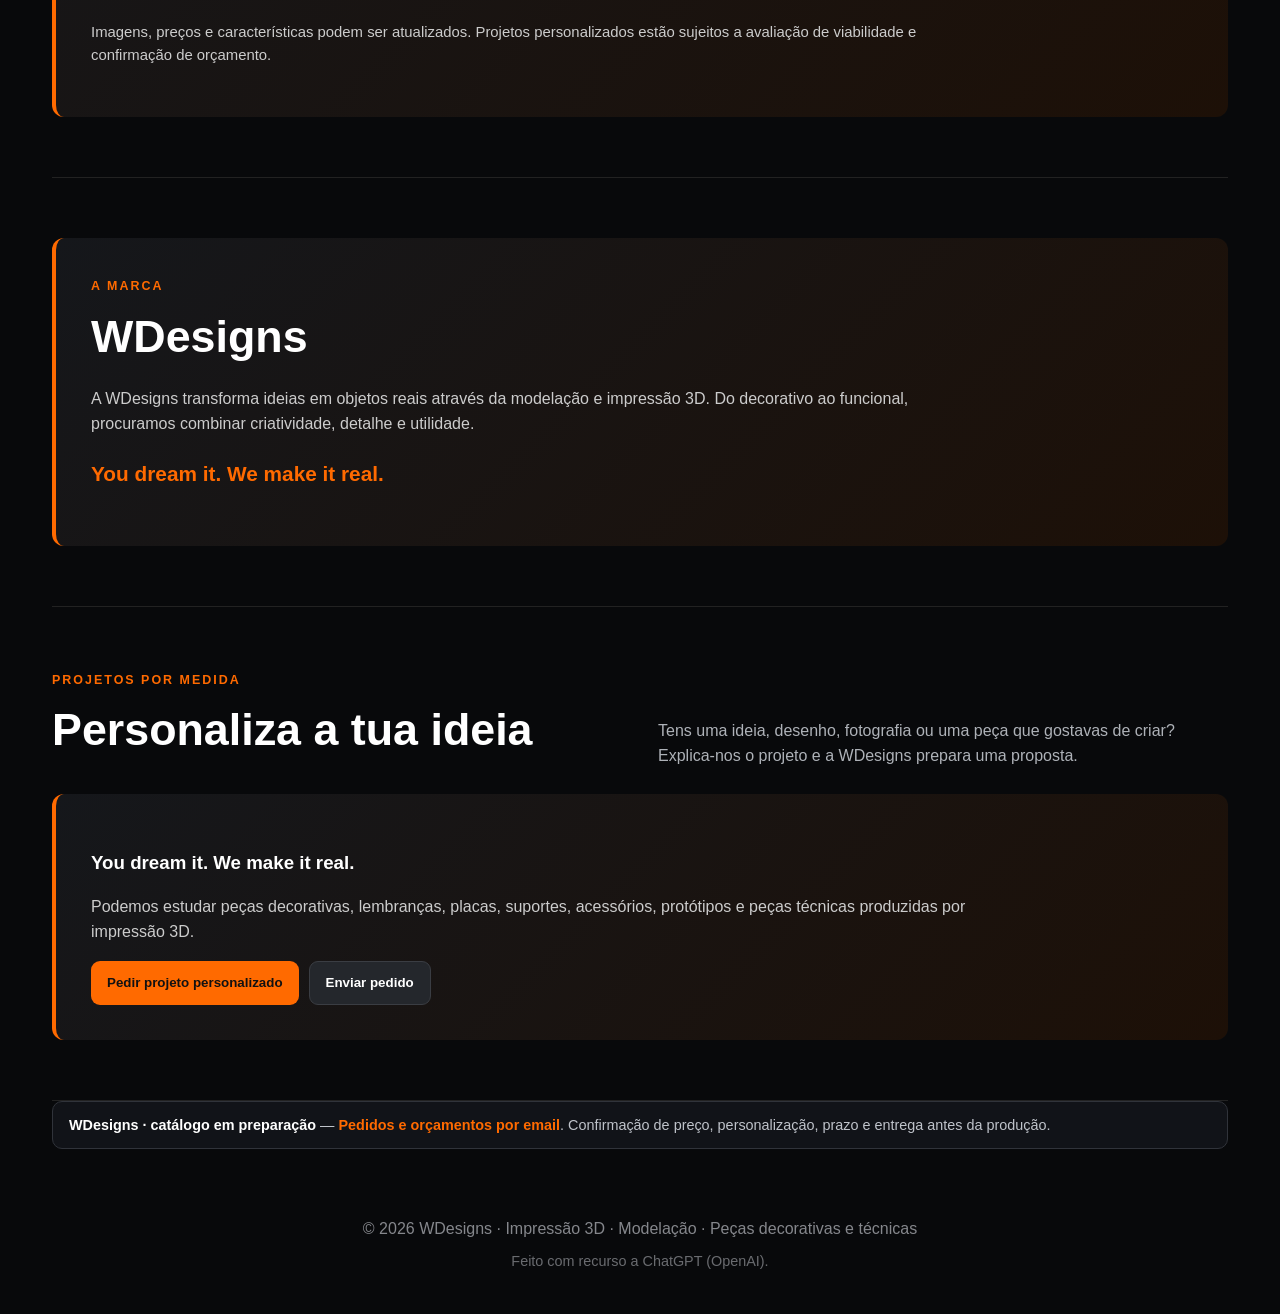
==== commit bd14b4e0: "Atualizar imagem da figura gaulesa" ====
--- a/index.html
+++ b/index.html
@@ -48,8 +48,8 @@
 <img alt="Cavalo estilizado" loading="lazy" src="images/gallery/cavalo.webp"/><div class="copy"><h3>Cavalo estilizado</h3><p>20 cm</p><strong class="price">20 €</strong></div></article>
 <article class="card" data-category="Utilidades e suportes" data-desc="20 cm" data-img="images/gallery/doces.webp" data-price="25 €" data-title="Dispensador de doces" onclick="show(this)">
 <img alt="Dispensador de doces" loading="lazy" src="images/gallery/doces.webp"/><div class="copy"><h3>Dispensador de doces</h3><p>20 cm</p><strong class="price">25 €</strong></div></article>
-<article class="card" data-category="Decoração e figuras" data-desc="22 cm" data-img="images/gallery/figura22.webp" data-price="40 €" data-title="Figura gaulesa" onclick="show(this)">
-<img alt="Figura gaulesa" loading="lazy" src="images/gallery/figura22.webp"/><div class="copy"><h3>Figura gaulesa</h3><p>22 cm</p><strong class="price">40 €</strong></div></article>
+<article class="card" data-category="Decoração e figuras" data-desc="22 cm" data-img="images/gallery/figura22-nova.png" data-price="40 €" data-title="Figura gaulesa" onclick="show(this)">
+<img alt="Figura gaulesa" loading="lazy" src="images/gallery/figura22-nova.png"/><div class="copy"><h3>Figura gaulesa</h3><p>22 cm</p><strong class="price">40 €</strong></div></article>
 <article class="card" data-category="Decoração e figuras" data-desc="23 cm" data-img="images/gallery/figura23a.webp" data-price="30 €" data-title="Figura clássica" onclick="show(this)">
 <img alt="Figura clássica" loading="lazy" src="images/gallery/figura23a.webp"/><div class="copy"><h3>Figura clássica</h3><p>23 cm</p><strong class="price">30 €</strong></div></article>
 <article class="card" data-category="Decoração e figuras" data-desc="23 cm" data-img="images/gallery/figura23b.webp" data-price="30 €" data-title="Figura clássica com laço" onclick="show(this)">
@@ -131,15 +131,47 @@
 function show(c){const imgs=(c.dataset.images||c.dataset.img).split('|');currentProduct={title:c.dataset.title,desc:c.dataset.desc,price:c.dataset.price,isTechnical:!!c.closest('#techGrid')};di.src=imgs[0];dt.textContent=c.dataset.title;dd.textContent=c.dataset.desc;dp.textContent=c.dataset.price|| (currentProduct.isTechnical?'Trabalho realizado · orçamento sob consulta':'Sob consulta');dsize.textContent=c.dataset.size||c.dataset.desc||'Sob consulta';dmat.textContent=c.dataset.material||'Impressão 3D';dcustom.textContent=c.dataset.custom||'Disponível sob consulta';document.getElementById('orderBtn').textContent=currentProduct.isTechnical?'Pedir orçamento semelhante':'Encomendar / Pedir orçamento';thumbs.innerHTML='';if(imgs.length>1){imgs.forEach((src,i)=>{const t=document.createElement('img');t.src=src;t.alt=c.dataset.title+' — foto '+(i+1);if(i===0)t.classList.add('active');t.onclick=()=>{di.src=src;thumbs.querySelectorAll('img').forEach(x=>x.classList.remove('active'));t.classList.add('active')};thumbs.appendChild(t)})}dlg.showModal()}
 document.getElementById('orderBtn').onclick=()=>{document.getElementById('oProduct').value=currentProduct.title+(currentProduct.price?' — '+currentProduct.price:'');dlg.close();orderDlg.showModal()};
 async function sendWDesignsForm(payload,button,successMessage){
-  const original=button.textContent;button.disabled=true;button.textContent='A enviar…';
+  const original=button.textContent;
+  button.disabled=true;
+  button.textContent='A enviar…';
+
   try{
-    const response=await fetch('/api/contact',{method:'POST',headers:{'Content-Type':'application/json'},body:JSON.stringify(payload)});
+    const response=await fetch('https://api.web3forms.com/submit',{
+      method:'POST',
+      headers:{
+        'Content-Type':'application/json',
+        'Accept':'application/json'
+      },
+      body:JSON.stringify({
+        access_key:'d9f81f8f-ef3e-43b8-a6f1-28ce6fedce0e',
+        subject:payload.subject||'Contacto WDesigns',
+        from_name:payload.name||'Visitante WDesigns',
+        replyto:payload.replyTo||payload.email||'',
+        ...payload,
+        message:Object.entries(payload)
+          .map(([k,v])=>k+': '+(v??''))
+          .join('\n')
+      })
+    });
+
     const data=await response.json().catch(()=>({}));
-    if(!response.ok||!data.success)throw new Error(data.error||'Falha no envio');
-    alert(successMessage);return true;
+
+    if(!response.ok||!data.success){
+      throw new Error(data.message||data.error||'Falha no envio');
+    }
+
+    alert(successMessage);
+    return true;
+
   }catch(err){
-    console.error(err);alert('Não foi possível enviar o pedido neste momento. Tenta novamente ou escreve para wdesigns.comercial@gmail.com.');return false;
-  }finally{button.disabled=false;button.textContent=original}
+    console.error('Web3Forms:',err);
+    alert('Não foi possível enviar o pedido neste momento. Tenta novamente ou escreve para wdesigns.comercial@gmail.com.');
+    return false;
+
+  }finally{
+    button.disabled=false;
+    button.textContent=original;
+  }
 }
 document.getElementById('orderForm').addEventListener('submit',async e=>{
   e.preventDefault();const form=e.currentTarget,button=form.querySelector('[type="submit"]');
@@ -174,4 +206,4 @@
 if(window.matchMedia('(max-width:560px)').matches) mobileOrder.classList.add('show');
 setupCatalog();
 </script>
-</main></body></html>+</main></body></html>
